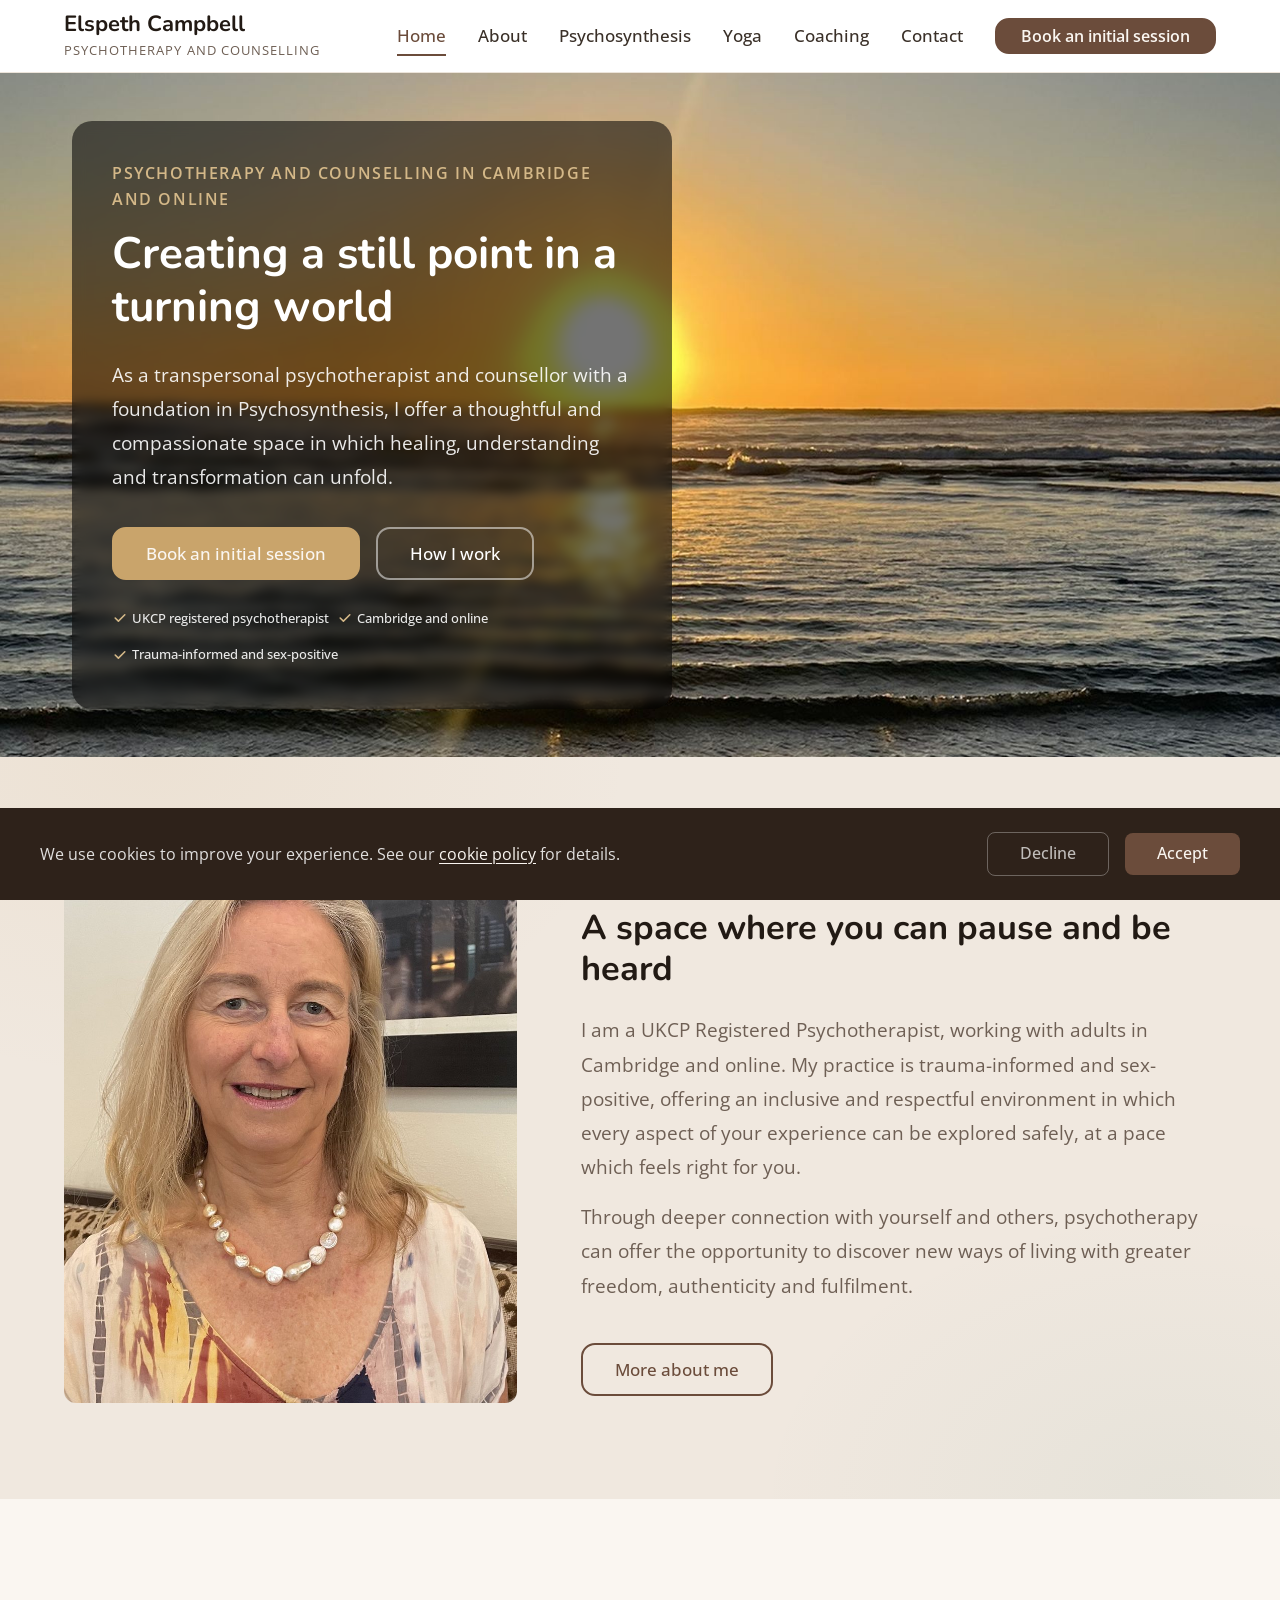
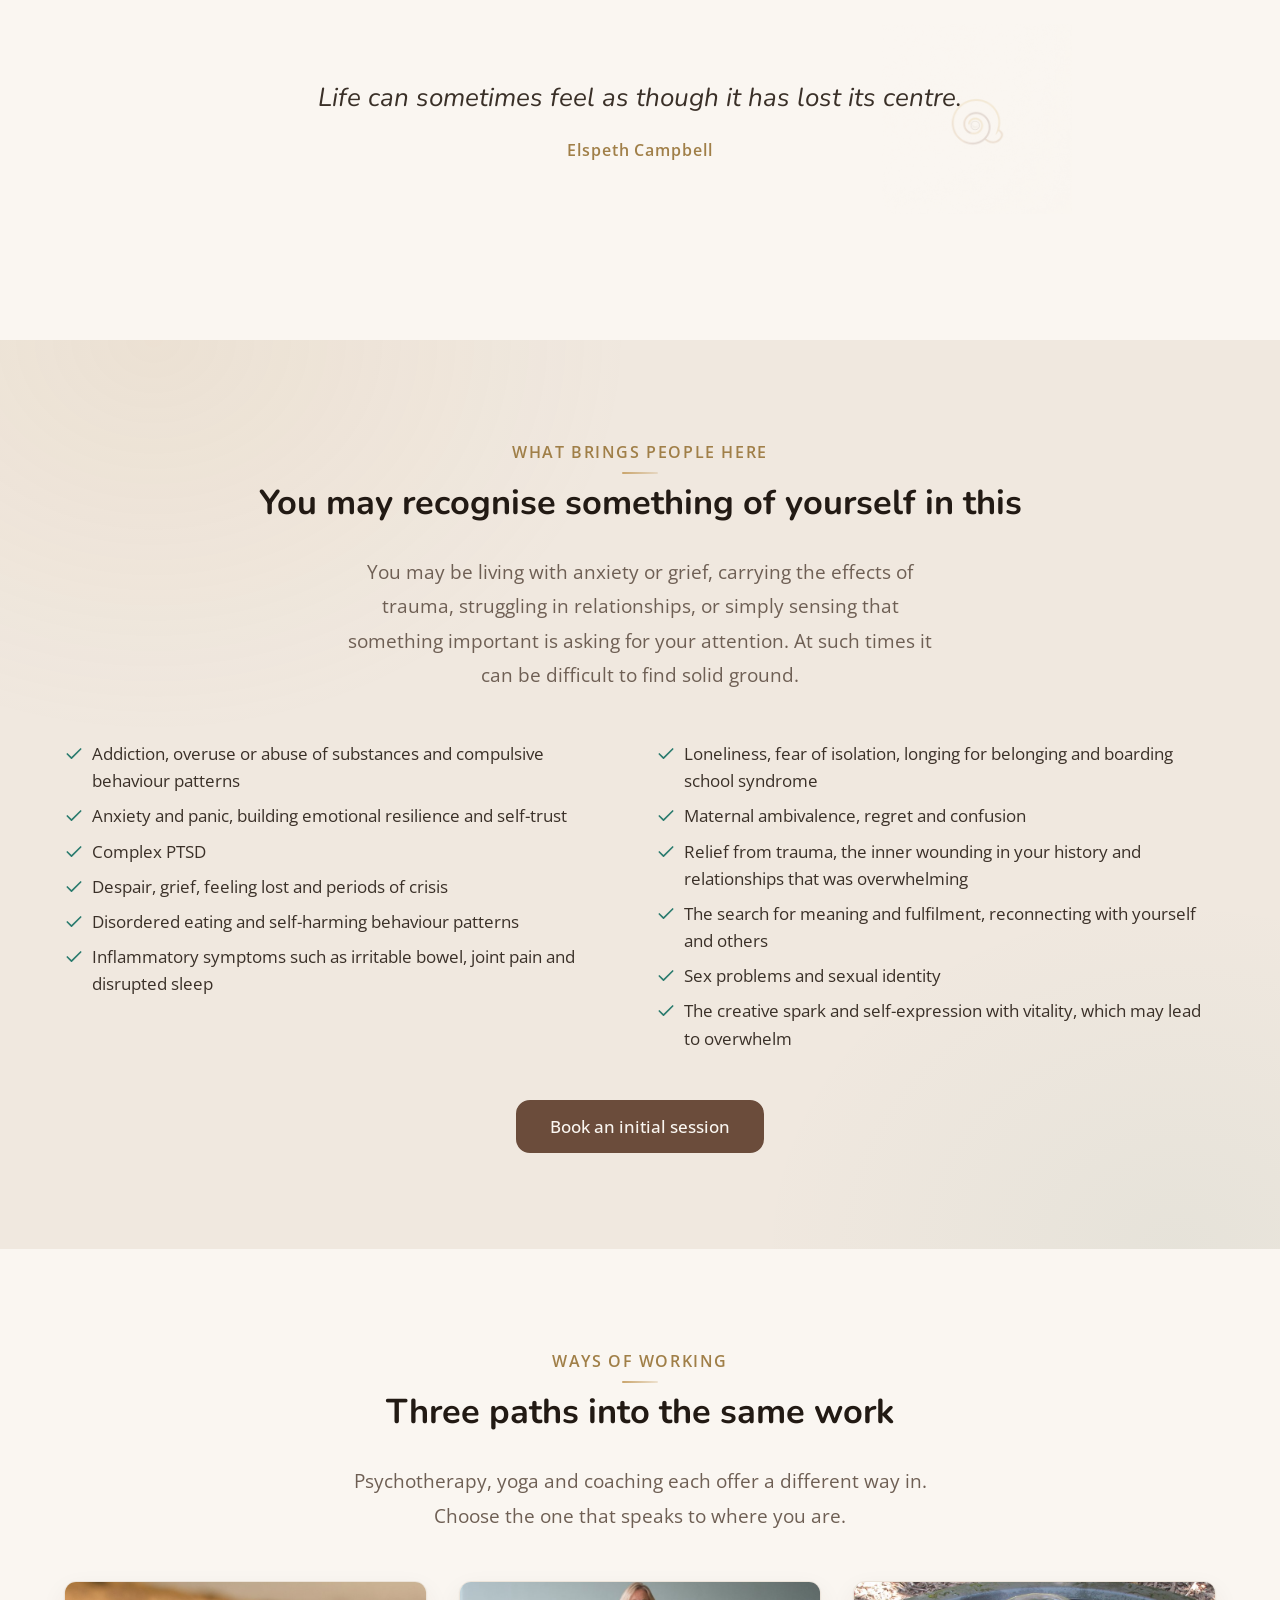
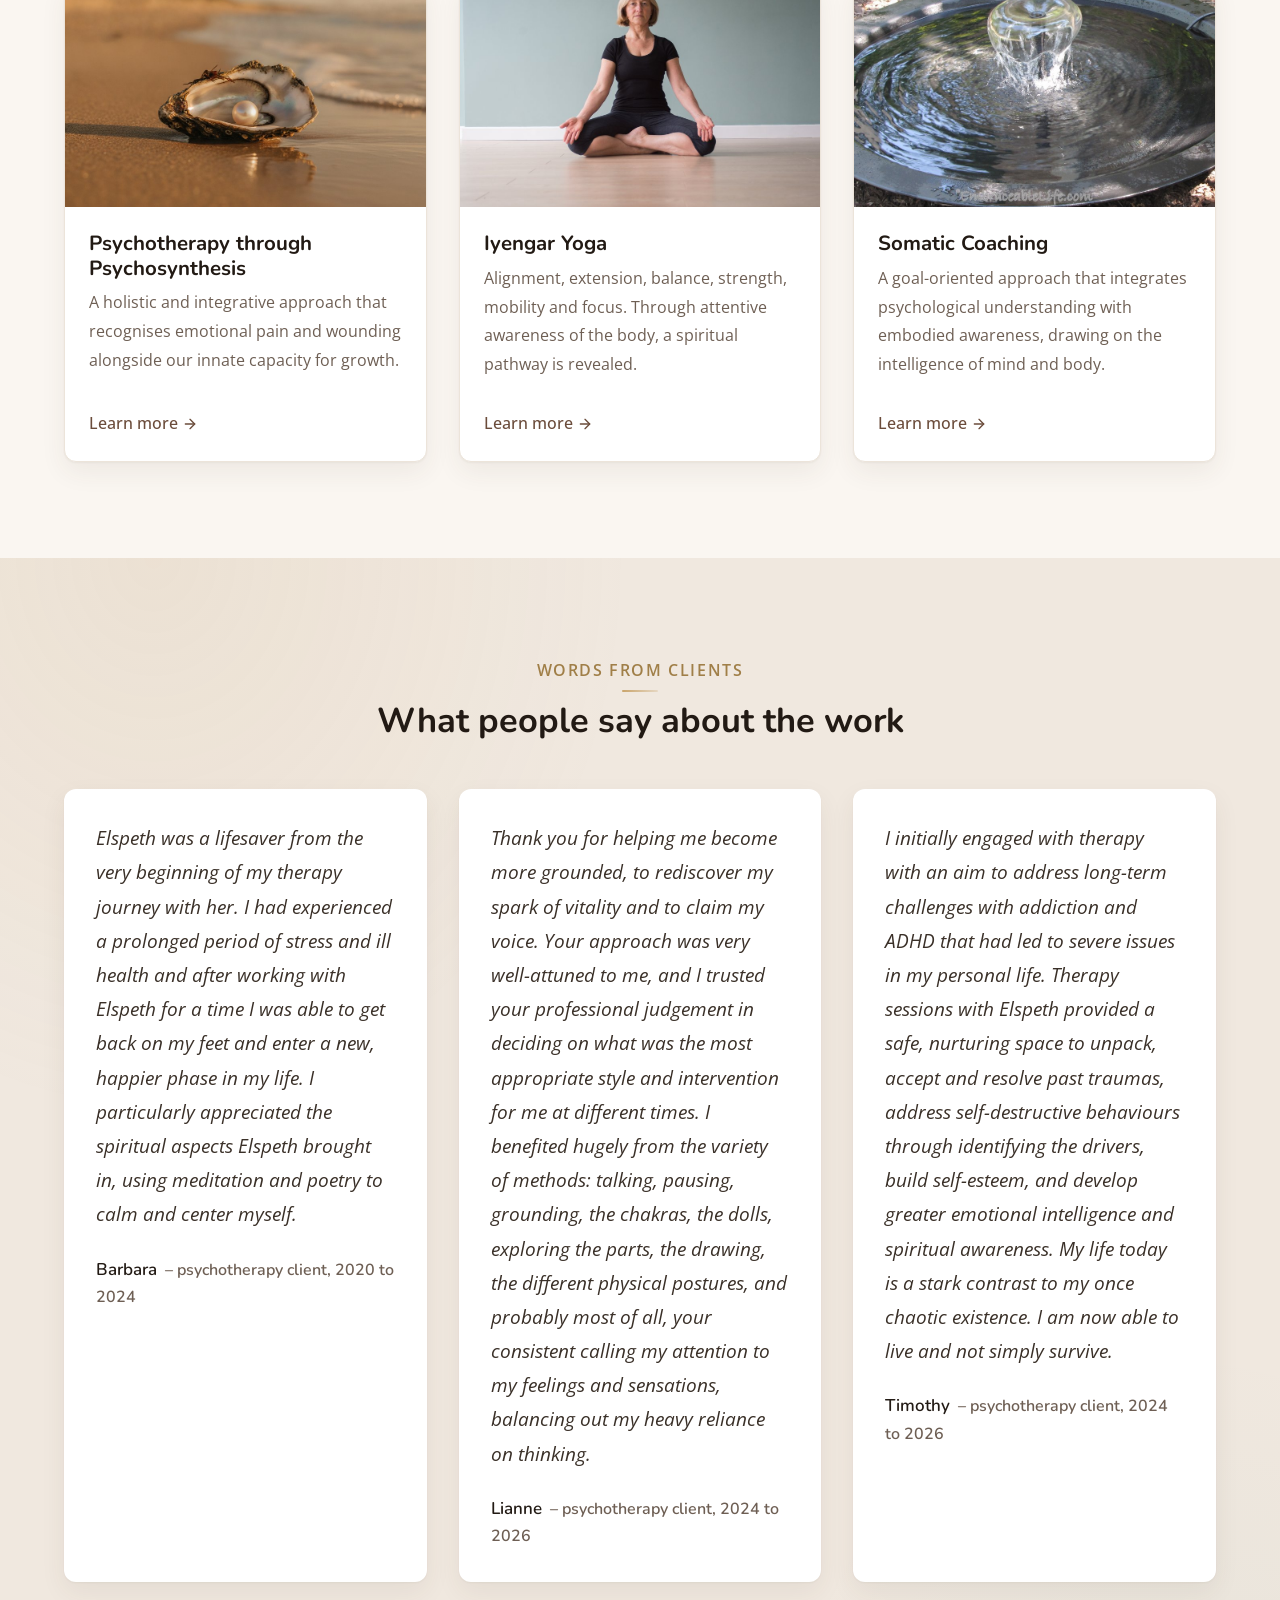
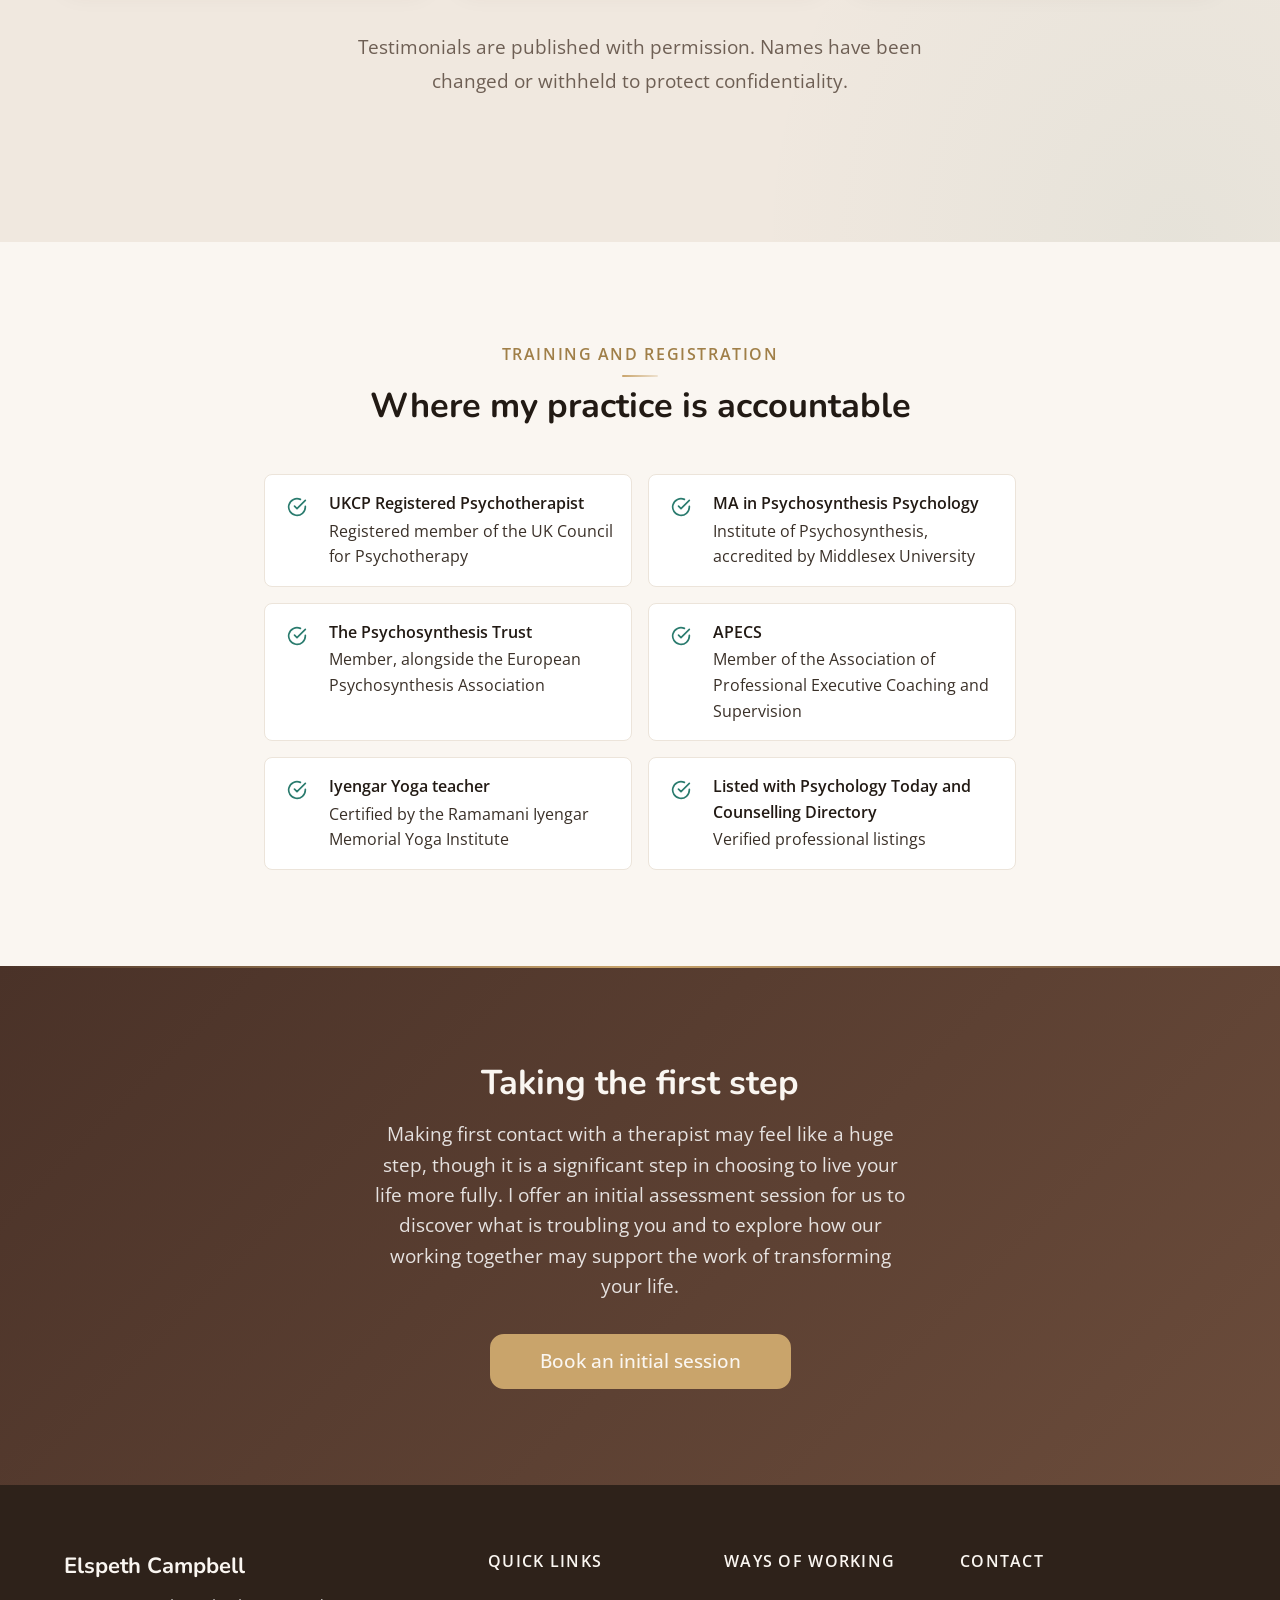
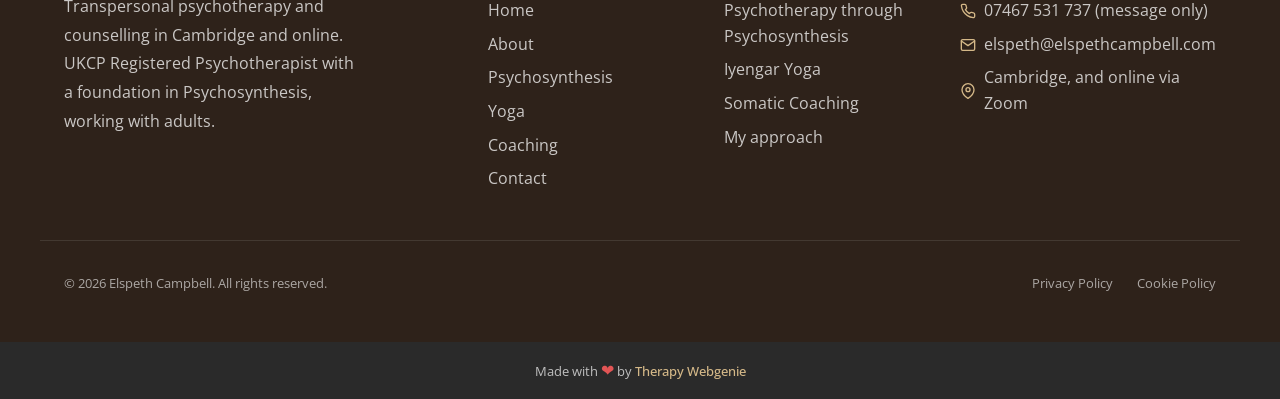
==== index.html @ 4a44981f "Homepage hero: showcase card over the undimmed sunset, solid nav hero--image dims the whole photogra" ====
<!DOCTYPE html>
<html lang="en">
<head>
  <meta charset="UTF-8">
  <meta name="viewport" content="width=device-width, initial-scale=1.0">
  <meta name="description" content="Transpersonal psychotherapy and counselling in Cambridge and online with Elspeth Campbell, UKCP registered. Trauma-informed and sex-positive.">
  <meta name="author" content="Elspeth Campbell">
  <meta name="robots" content="max-image-preview:large">
  <title>Elspeth Campbell | Psychotherapy in Cambridge</title>

  <link rel="canonical" href="https://www.elspethcampbell.com/">

  <meta property="og:type" content="website">
  <meta property="og:url" content="https://www.elspethcampbell.com/">
  <meta property="og:title" content="Elspeth Campbell | Psychotherapy in Cambridge">
  <meta property="og:description" content="Transpersonal psychotherapy and counselling in Cambridge and online. UKCP registered, trauma-informed and sex-positive.">
  <meta property="og:image" content="https://www.elspethcampbell.com/images/elspeth-square.jpg">

  <meta name="twitter:card" content="summary_large_image">
  <meta name="twitter:title" content="Elspeth Campbell | Psychotherapy in Cambridge">
  <meta name="twitter:description" content="Transpersonal psychotherapy and counselling in Cambridge and online. UKCP registered, trauma-informed and sex-positive.">
  <meta name="twitter:image" content="https://www.elspethcampbell.com/images/elspeth-square.jpg">

  <link rel="icon" href="images/favicon.png" type="image/png" sizes="96x96">
  <link rel="apple-touch-icon" href="images/apple-touch-icon.png">

  <link rel="preconnect" href="https://fonts.googleapis.com">
  <link rel="preconnect" href="https://fonts.gstatic.com" crossorigin>

  <link rel="stylesheet" href="css/base.css">
  <link rel="stylesheet" href="css/components.css">
  <link rel="stylesheet" href="css/theme.css">
  <!-- PROFILE:schema -->
  <script type="application/ld+json">
  {
    "@context": "https://schema.org",
    "@type": "LocalBusiness",
    "name": "Elspeth Campbell",
    "description": "Transpersonal psychotherapy and counselling in Cambridge and online. UKCP Registered Psychotherapist with a foundation in Psychosynthesis, working with adults.",
    "url": "https://www.elspethcampbell.com",
    "telephone": "07467 531 737",
    "email": "elspeth@elspethcampbell.com",
    "address": {
      "@type": "PostalAddress",
      "addressLocality": "Cambridge",
      "addressCountry": "GB"
    },
    "areaServed": "Cambridge and online",
    "image": "https://www.elspethcampbell.com/images/elspeth-square.jpg"
  }
  </script>
  <!-- /PROFILE:schema -->
  <script type="application/ld+json">
  {
    "@context": "https://schema.org",
    "@type": "WebPage",
    "name": "Elspeth Campbell | Psychotherapy in Cambridge",
    "url": "https://www.elspethcampbell.com/",
    "primaryImageOfPage": {
      "@type": "ImageObject",
      "url": "https://www.elspethcampbell.com/images/elspeth-square.jpg",
      "width": 800,
      "height": 800
    },
    "mainEntity": {
      "@type": "Person",
      "name": "Elspeth Campbell",
      "jobTitle": "UKCP Registered Psychotherapist",
      "image": "https://www.elspethcampbell.com/images/elspeth-square.jpg",
      "worksFor": {
        "@type": "Organization",
        "name": "Elspeth Campbell"
      }
    }
  }
  </script>
</head>
<body>

  <a href="#main" class="skip-link">Skip to main content</a>

  <!-- SECTION: nav -->
  <nav class="nav" role="navigation" aria-label="Main navigation">
    <div class="container nav__inner">
      <a href="index.html" class="nav__brand">
        <!-- PROFILE:logo --><!-- /PROFILE:logo -->
        <span class="nav__name"><!-- PROFILE:site_title -->Elspeth Campbell<!-- /PROFILE:site_title --></span>
        <span class="nav__title"><!-- PROFILE:site_slogan -->Psychotherapy and Counselling<!-- /PROFILE:site_slogan --></span>
      </a>
      <div class="nav__links">
        <a href="index.html" class="nav__link nav__link--active">Home</a>
        <a href="about.html" class="nav__link">About</a>
        <a href="psychosynthesis.html" class="nav__link">Psychosynthesis</a>
        <a href="yoga.html" class="nav__link">Yoga</a>
        <a href="coaching.html" class="nav__link">Coaching</a>
        <a href="contact.html" class="nav__link">Contact</a>
        <a href="contact.html" class="btn btn--primary nav__cta">Book an initial session</a>
      </div>
      <button class="nav__toggle" aria-label="Toggle menu" aria-expanded="false" aria-controls="mobile-menu">
        <span class="nav__toggle-bar"></span>
        <span class="nav__toggle-bar"></span>
        <span class="nav__toggle-bar"></span>
      </button>
    </div>
    <div class="nav__mobile" id="mobile-menu" role="menu">
      <a href="index.html" class="nav__link nav__link--active" role="menuitem">Home</a>
      <a href="about.html" class="nav__link" role="menuitem">About</a>
      <a href="psychosynthesis.html" class="nav__link" role="menuitem">Psychosynthesis</a>
      <a href="yoga.html" class="nav__link" role="menuitem">Yoga</a>
      <a href="coaching.html" class="nav__link" role="menuitem">Coaching</a>
      <a href="contact.html" class="nav__link" role="menuitem">Contact</a>
      <a href="contact.html" class="btn btn--primary" role="menuitem">Book an initial session</a>
    </div>
  </nav>
  <!-- /SECTION: nav -->

  <!-- Compact scroll header -->
  <div class="nav-scroll" aria-hidden="true">
    <div class="container nav-scroll__inner">
      <div class="nav-scroll__brand">
        <span class="nav-scroll__name"><!-- PROFILE:site_title -->Elspeth Campbell<!-- /PROFILE:site_title --></span>
        <span class="nav-scroll__title"><!-- PROFILE:site_slogan -->Psychotherapy and Counselling<!-- /PROFILE:site_slogan --></span>
      </div>
      <div class="nav-scroll__right">
        <a href="tel:07467531737" class="nav-scroll__phone">
          <svg xmlns="http://www.w3.org/2000/svg" viewBox="0 0 24 24" fill="none" stroke="currentColor" stroke-width="2" stroke-linecap="round" stroke-linejoin="round"><path d="M22 16.92v3a2 2 0 0 1-2.18 2 19.79 19.79 0 0 1-8.63-3.07 19.5 19.5 0 0 1-6-6 19.79 19.79 0 0 1-3.07-8.67A2 2 0 0 1 4.11 2h3a2 2 0 0 1 2 1.72c.127.96.361 1.903.7 2.81a2 2 0 0 1-.45 2.11L8.09 9.91a16 16 0 0 0 6 6l1.27-1.27a2 2 0 0 1 2.11-.45c.907.339 1.85.573 2.81.7A2 2 0 0 1 22 16.92z"></path></svg>
          07467 531 737
        </a>
        <a href="tel:07467531737" class="nav-scroll__phone-icon" aria-label="Call Elspeth">
          <svg xmlns="http://www.w3.org/2000/svg" viewBox="0 0 24 24" fill="none" stroke="currentColor" stroke-width="2" stroke-linecap="round" stroke-linejoin="round"><path d="M22 16.92v3a2 2 0 0 1-2.18 2 19.79 19.79 0 0 1-8.63-3.07 19.5 19.5 0 0 1-6-6 19.79 19.79 0 0 1-3.07-8.67A2 2 0 0 1 4.11 2h3a2 2 0 0 1 2 1.72c.127.96.361 1.903.7 2.81a2 2 0 0 1-.45 2.11L8.09 9.91a16 16 0 0 0 6 6l1.27-1.27a2 2 0 0 1 2.11-.45c.907.339 1.85.573 2.81.7A2 2 0 0 1 22 16.92z"></path></svg>
        </a>
        <button class="nav-scroll__toggle" aria-label="Toggle menu">
          <span class="nav-scroll__toggle-bar"></span>
          <span class="nav-scroll__toggle-bar"></span>
          <span class="nav-scroll__toggle-bar"></span>
        </button>
      </div>
    </div>
  </div>

  <main id="main">

    <!-- SECTION: hero -->
    <section class="hero hero--showcase hero--showcase-dark" style="background-image: url('images/hero-sea-sunset.jpg'); background-size: cover; background-position: center center;">
      <div class="container hero__inner">
        <div class="hero__content">
          <span class="hero__label">Psychotherapy and counselling in Cambridge and online</span>
          <h1 class="hero__heading">Creating a still point in a turning world</h1>
          <p class="hero__text">As a transpersonal psychotherapist and counsellor with a foundation in Psychosynthesis, I offer a thoughtful and compassionate space in which healing, understanding and transformation can unfold.</p>
          <div class="hero__actions">
            <a href="contact.html" class="btn btn--primary">Book an initial session</a>
            <a href="psychosynthesis.html" class="btn btn--secondary">How I work</a>
          </div>
          <ul class="hero__ticks">
            <li><svg xmlns="http://www.w3.org/2000/svg" viewBox="0 0 20 20" fill="currentColor"><path fill-rule="evenodd" d="M16.707 5.293a1 1 0 010 1.414l-8 8a1 1 0 01-1.414 0l-4-4a1 1 0 011.414-1.414L8 12.586l7.293-7.293a1 1 0 011.414 0z" clip-rule="evenodd"/></svg> UKCP registered psychotherapist</li>
            <li><svg xmlns="http://www.w3.org/2000/svg" viewBox="0 0 20 20" fill="currentColor"><path fill-rule="evenodd" d="M16.707 5.293a1 1 0 010 1.414l-8 8a1 1 0 01-1.414 0l-4-4a1 1 0 011.414-1.414L8 12.586l7.293-7.293a1 1 0 011.414 0z" clip-rule="evenodd"/></svg> Cambridge and online</li>
            <li><svg xmlns="http://www.w3.org/2000/svg" viewBox="0 0 20 20" fill="currentColor"><path fill-rule="evenodd" d="M16.707 5.293a1 1 0 010 1.414l-8 8a1 1 0 01-1.414 0l-4-4a1 1 0 011.414-1.414L8 12.586l7.293-7.293a1 1 0 011.414 0z" clip-rule="evenodd"/></svg> Trauma-informed and sex-positive</li>
          </ul>
        </div>
      </div>
    </section>
    <!-- /SECTION: hero -->

    <!-- SECTION: intro -->
    <section class="section section--alt reveal">
      <div class="container intro__inner">
        <div class="intro__image-wrap" style="background-image: url('images/elspeth-portrait.jpg');" role="img" aria-label="Elspeth Campbell, transpersonal psychotherapist in Cambridge">
        </div>
        <div class="intro__text">
          <span class="section-label">Hello and welcome</span>
          <h2>A space where you can pause and be heard</h2>
          <p>I am a UKCP Registered Psychotherapist, working with adults in Cambridge and online. My practice is trauma-informed and sex-positive, offering an inclusive and respectful environment in which every aspect of your experience can be explored safely, at a pace which feels right for you.</p>
          <p>Through deeper connection with yourself and others, psychotherapy can offer the opportunity to discover new ways of living with greater freedom, authenticity and fulfilment.</p>
          <a href="about.html" class="btn btn--secondary">More about me</a>
        </div>
      </div>
    </section>
    <!-- /SECTION: intro -->

    <!-- SECTION: blockquote -->
    <section class="section reveal">
      <div class="container container--narrow text-center">
        <div class="blockquote blockquote--pull">
          <p class="blockquote__text">Life can sometimes feel as though it has lost its centre.</p>
          <cite class="blockquote__cite">Elspeth Campbell</cite>
        </div>
      </div>
    </section>
    <!-- /SECTION: blockquote -->

    <!-- SECTION: conditions -->
    <section class="section section--alt reveal">
      <div class="container text-center">
        <span class="section-label">What brings people here</span>
        <h2>You may recognise something of yourself in this</h2>
        <p class="section-subtitle">You may be living with anxiety or grief, carrying the effects of trauma, struggling in relationships, or simply sensing that something important is asking for your attention. At such times it can be difficult to find solid ground.</p>
      </div>
      <div class="container grid grid--2 reveal reveal-trigger">
        <ul class="checklist">
          <li><svg xmlns="http://www.w3.org/2000/svg" viewBox="0 0 24 24" fill="none" stroke="currentColor" stroke-width="2" stroke-linecap="round" stroke-linejoin="round"><polyline points="20 6 9 17 4 12"></polyline></svg> Addiction, overuse or abuse of substances and compulsive behaviour patterns</li>
          <li><svg xmlns="http://www.w3.org/2000/svg" viewBox="0 0 24 24" fill="none" stroke="currentColor" stroke-width="2" stroke-linecap="round" stroke-linejoin="round"><polyline points="20 6 9 17 4 12"></polyline></svg> Anxiety and panic, building emotional resilience and self-trust</li>
          <li><svg xmlns="http://www.w3.org/2000/svg" viewBox="0 0 24 24" fill="none" stroke="currentColor" stroke-width="2" stroke-linecap="round" stroke-linejoin="round"><polyline points="20 6 9 17 4 12"></polyline></svg> Complex PTSD</li>
          <li><svg xmlns="http://www.w3.org/2000/svg" viewBox="0 0 24 24" fill="none" stroke="currentColor" stroke-width="2" stroke-linecap="round" stroke-linejoin="round"><polyline points="20 6 9 17 4 12"></polyline></svg> Despair, grief, feeling lost and periods of crisis</li>
          <li><svg xmlns="http://www.w3.org/2000/svg" viewBox="0 0 24 24" fill="none" stroke="currentColor" stroke-width="2" stroke-linecap="round" stroke-linejoin="round"><polyline points="20 6 9 17 4 12"></polyline></svg> Disordered eating and self-harming behaviour patterns</li>
          <li><svg xmlns="http://www.w3.org/2000/svg" viewBox="0 0 24 24" fill="none" stroke="currentColor" stroke-width="2" stroke-linecap="round" stroke-linejoin="round"><polyline points="20 6 9 17 4 12"></polyline></svg> Inflammatory symptoms such as irritable bowel, joint pain and disrupted sleep</li>
        </ul>
        <ul class="checklist">
          <li><svg xmlns="http://www.w3.org/2000/svg" viewBox="0 0 24 24" fill="none" stroke="currentColor" stroke-width="2" stroke-linecap="round" stroke-linejoin="round"><polyline points="20 6 9 17 4 12"></polyline></svg> Loneliness, fear of isolation, longing for belonging and boarding school syndrome</li>
          <li><svg xmlns="http://www.w3.org/2000/svg" viewBox="0 0 24 24" fill="none" stroke="currentColor" stroke-width="2" stroke-linecap="round" stroke-linejoin="round"><polyline points="20 6 9 17 4 12"></polyline></svg> Maternal ambivalence, regret and confusion</li>
          <li><svg xmlns="http://www.w3.org/2000/svg" viewBox="0 0 24 24" fill="none" stroke="currentColor" stroke-width="2" stroke-linecap="round" stroke-linejoin="round"><polyline points="20 6 9 17 4 12"></polyline></svg> Relief from trauma, the inner wounding in your history and relationships that was overwhelming</li>
          <li><svg xmlns="http://www.w3.org/2000/svg" viewBox="0 0 24 24" fill="none" stroke="currentColor" stroke-width="2" stroke-linecap="round" stroke-linejoin="round"><polyline points="20 6 9 17 4 12"></polyline></svg> The search for meaning and fulfilment, reconnecting with yourself and others</li>
          <li><svg xmlns="http://www.w3.org/2000/svg" viewBox="0 0 24 24" fill="none" stroke="currentColor" stroke-width="2" stroke-linecap="round" stroke-linejoin="round"><polyline points="20 6 9 17 4 12"></polyline></svg> Sex problems and sexual identity</li>
          <li><svg xmlns="http://www.w3.org/2000/svg" viewBox="0 0 24 24" fill="none" stroke="currentColor" stroke-width="2" stroke-linecap="round" stroke-linejoin="round"><polyline points="20 6 9 17 4 12"></polyline></svg> The creative spark and self-expression with vitality, which may lead to overwhelm</li>
        </ul>
      </div>
      <div class="container text-center section-footer">
        <a href="contact.html" class="btn btn--primary">Book an initial session</a>
      </div>
    </section>
    <!-- /SECTION: conditions -->

    <!-- SECTION: services-overview -->
    <section class="section reveal">
      <div class="container text-center">
        <span class="section-label">Ways of working</span>
        <h2>Three paths into the same work</h2>
        <p class="section-subtitle">Psychotherapy, yoga and coaching each offer a different way in. Choose the one that speaks to where you are.</p>
      </div>
      <div class="container grid grid--3">
        <a href="psychosynthesis.html" class="image-card">
          <img src="images/service-psychosynthesis.jpg" alt="An open oyster shell holding a pearl, resting on wet sand at the edge of the sea" class="image-card__image" width="900" height="675" loading="lazy">
          <div class="image-card__body">
            <h3 class="image-card__title">Psychotherapy through Psychosynthesis</h3>
            <p class="image-card__text">A holistic and integrative approach that recognises emotional pain and wounding alongside our innate capacity for growth.</p>
            <span class="image-card__link">Learn more <svg xmlns="http://www.w3.org/2000/svg" viewBox="0 0 24 24" fill="none" stroke="currentColor" stroke-width="2" stroke-linecap="round" stroke-linejoin="round" width="16" height="16"><line x1="5" y1="12" x2="19" y2="12"></line><polyline points="12 5 19 12 12 19"></polyline></svg></span>
          </div>
        </a>
        <a href="yoga.html" class="image-card">
          <img src="images/service-yoga.jpg" alt="Elspeth Campbell seated in siddhasana in a quiet practice room" class="image-card__image" width="900" height="675" loading="lazy">
          <div class="image-card__body">
            <h3 class="image-card__title">Iyengar Yoga</h3>
            <p class="image-card__text">Alignment, extension, balance, strength, mobility and focus. Through attentive awareness of the body, a spiritual pathway is revealed.</p>
            <span class="image-card__link">Learn more <svg xmlns="http://www.w3.org/2000/svg" viewBox="0 0 24 24" fill="none" stroke="currentColor" stroke-width="2" stroke-linecap="round" stroke-linejoin="round" width="16" height="16"><line x1="5" y1="12" x2="19" y2="12"></line><polyline points="12 5 19 12 12 19"></polyline></svg></span>
          </div>
        </a>
        <a href="coaching.html" class="image-card">
          <img src="images/service-coaching.jpg" alt="A garden water bowl with a rising ripple at its centre" class="image-card__image" width="900" height="675" loading="lazy">
          <div class="image-card__body">
            <h3 class="image-card__title">Somatic Coaching</h3>
            <p class="image-card__text">A goal-oriented approach that integrates psychological understanding with embodied awareness, drawing on the intelligence of mind and body.</p>
            <span class="image-card__link">Learn more <svg xmlns="http://www.w3.org/2000/svg" viewBox="0 0 24 24" fill="none" stroke="currentColor" stroke-width="2" stroke-linecap="round" stroke-linejoin="round" width="16" height="16"><line x1="5" y1="12" x2="19" y2="12"></line><polyline points="12 5 19 12 12 19"></polyline></svg></span>
          </div>
        </a>
      </div>
    </section>
    <!-- /SECTION: services-overview -->

    <!-- SECTION: testimonials -->
    <section class="section section--alt">
      <div class="container text-center">
        <span class="section-label">Words from clients</span>
        <h2>What people say about the work</h2>
      </div>
      <div class="container grid grid--3">
        <div class="testimonial testimonial--card">
          <p class="testimonial__quote">Elspeth was a lifesaver from the very beginning of my therapy journey with her. I had experienced a prolonged period of stress and ill health and after working with Elspeth for a time I was able to get back on my feet and enter a new, happier phase in my life. I particularly appreciated the spiritual aspects Elspeth brought in, using meditation and poetry to calm and center myself.</p>
          <p class="testimonial__author">Barbara <span class="testimonial__detail" style="display:inline; margin-left: 0.25em;">&ndash; psychotherapy client, 2020 to 2024</span></p>
        </div>
        <div class="testimonial testimonial--card">
          <p class="testimonial__quote">Thank you for helping me become more grounded, to rediscover my spark of vitality and to claim my voice. Your approach was very well-attuned to me, and I trusted your professional judgement in deciding on what was the most appropriate style and intervention for me at different times. I benefited hugely from the variety of methods: talking, pausing, grounding, the chakras, the dolls, exploring the parts, the drawing, the different physical postures, and probably most of all, your consistent calling my attention to my feelings and sensations, balancing out my heavy reliance on thinking.</p>
          <p class="testimonial__author">Lianne <span class="testimonial__detail" style="display:inline; margin-left: 0.25em;">&ndash; psychotherapy client, 2024 to 2026</span></p>
        </div>
        <div class="testimonial testimonial--card">
          <p class="testimonial__quote">I initially engaged with therapy with an aim to address long-term challenges with addiction and ADHD that had led to severe issues in my personal life. Therapy sessions with Elspeth provided a safe, nurturing space to unpack, accept and resolve past traumas, address self-destructive behaviours through identifying the drivers, build self-esteem, and develop greater emotional intelligence and spiritual awareness. My life today is a stark contrast to my once chaotic existence. I am now able to live and not simply survive.</p>
          <p class="testimonial__author">Timothy <span class="testimonial__detail" style="display:inline; margin-left: 0.25em;">&ndash; psychotherapy client, 2024 to 2026</span></p>
        </div>
      </div>
      <div class="container text-center section-footer">
        <p class="section-subtitle">Testimonials are published with permission. Names have been changed or withheld to protect confidentiality.</p>
      </div>
    </section>
    <!-- /SECTION: testimonials -->

    <!-- SECTION: memberships -->
    <section class="section reveal">
      <div class="container text-center">
        <span class="section-label">Training and registration</span>
        <h2>Where my practice is accountable</h2>
      </div>
      <div class="container container--narrow reveal reveal-trigger">
        <div class="quals-list">
          <div class="quals-list__item">
            <div class="quals-list__icon">
              <svg xmlns="http://www.w3.org/2000/svg" viewBox="0 0 24 24" fill="none" stroke="currentColor" stroke-width="2" stroke-linecap="round" stroke-linejoin="round"><path d="M22 11.08V12a10 10 0 1 1-5.93-9.14"></path><polyline points="22 4 12 14.01 9 11.01"></polyline></svg>
            </div>
            <div class="quals-list__text">
              <strong>UKCP Registered Psychotherapist</strong>Registered member of the UK Council for Psychotherapy
            </div>
          </div>
          <div class="quals-list__item">
            <div class="quals-list__icon">
              <svg xmlns="http://www.w3.org/2000/svg" viewBox="0 0 24 24" fill="none" stroke="currentColor" stroke-width="2" stroke-linecap="round" stroke-linejoin="round"><path d="M22 11.08V12a10 10 0 1 1-5.93-9.14"></path><polyline points="22 4 12 14.01 9 11.01"></polyline></svg>
            </div>
            <div class="quals-list__text">
              <strong>MA in Psychosynthesis Psychology</strong>Institute of Psychosynthesis, accredited by Middlesex University
            </div>
          </div>
          <div class="quals-list__item">
            <div class="quals-list__icon">
              <svg xmlns="http://www.w3.org/2000/svg" viewBox="0 0 24 24" fill="none" stroke="currentColor" stroke-width="2" stroke-linecap="round" stroke-linejoin="round"><path d="M22 11.08V12a10 10 0 1 1-5.93-9.14"></path><polyline points="22 4 12 14.01 9 11.01"></polyline></svg>
            </div>
            <div class="quals-list__text">
              <strong>The Psychosynthesis Trust</strong>Member, alongside the European Psychosynthesis Association
            </div>
          </div>
          <div class="quals-list__item">
            <div class="quals-list__icon">
              <svg xmlns="http://www.w3.org/2000/svg" viewBox="0 0 24 24" fill="none" stroke="currentColor" stroke-width="2" stroke-linecap="round" stroke-linejoin="round"><path d="M22 11.08V12a10 10 0 1 1-5.93-9.14"></path><polyline points="22 4 12 14.01 9 11.01"></polyline></svg>
            </div>
            <div class="quals-list__text">
              <strong>APECS</strong>Member of the Association of Professional Executive Coaching and Supervision
            </div>
          </div>
          <div class="quals-list__item">
            <div class="quals-list__icon">
              <svg xmlns="http://www.w3.org/2000/svg" viewBox="0 0 24 24" fill="none" stroke="currentColor" stroke-width="2" stroke-linecap="round" stroke-linejoin="round"><path d="M22 11.08V12a10 10 0 1 1-5.93-9.14"></path><polyline points="22 4 12 14.01 9 11.01"></polyline></svg>
            </div>
            <div class="quals-list__text">
              <strong>Iyengar Yoga teacher</strong>Certified by the Ramamani Iyengar Memorial Yoga Institute
            </div>
          </div>
          <div class="quals-list__item">
            <div class="quals-list__icon">
              <svg xmlns="http://www.w3.org/2000/svg" viewBox="0 0 24 24" fill="none" stroke="currentColor" stroke-width="2" stroke-linecap="round" stroke-linejoin="round"><path d="M22 11.08V12a10 10 0 1 1-5.93-9.14"></path><polyline points="22 4 12 14.01 9 11.01"></polyline></svg>
            </div>
            <div class="quals-list__text">
              <strong>Listed with Psychology Today and Counselling Directory</strong>Verified professional listings
            </div>
          </div>
        </div>
      </div>
    </section>
    <!-- /SECTION: memberships -->

    <!-- SECTION: cta -->
    <section class="section cta-banner">
      <div class="container text-center">
        <h2>Taking the first step</h2>
        <p>Making first contact with a therapist may feel like a huge step, though it is a significant step in choosing to live your life more fully. I offer an initial assessment session for us to discover what is troubling you and to explore how our working together may support the work of transforming your life.</p>
        <a href="contact.html" class="btn btn--accent">Book an initial session</a>
      </div>
    </section>
    <!-- /SECTION: cta -->

  </main>

  <!-- SECTION: footer -->
  <footer class="footer">
    <div class="container footer__inner">
      <div class="footer__brand">
        <p class="footer__brand-name">Elspeth Campbell</p>
        <p class="footer__brand-text">Transpersonal psychotherapy and counselling in Cambridge and online. UKCP Registered Psychotherapist with a foundation in Psychosynthesis, working with adults.</p>
      </div>
      <div class="footer__col">
        <p class="footer__heading">Quick Links</p>
        <div class="footer__links">
          <a href="index.html" class="footer__link">Home</a>
          <a href="about.html" class="footer__link">About</a>
          <a href="psychosynthesis.html" class="footer__link">Psychosynthesis</a>
          <a href="yoga.html" class="footer__link">Yoga</a>
          <a href="coaching.html" class="footer__link">Coaching</a>
          <a href="contact.html" class="footer__link">Contact</a>
        </div>
      </div>
      <div class="footer__col">
        <p class="footer__heading">Ways of working</p>
        <div class="footer__links">
          <a href="psychosynthesis.html" class="footer__link">Psychotherapy through Psychosynthesis</a>
          <a href="yoga.html" class="footer__link">Iyengar Yoga</a>
          <a href="coaching.html" class="footer__link">Somatic Coaching</a>
          <a href="about.html" class="footer__link">My approach</a>
        </div>
      </div>
      <div class="footer__col">
        <p class="footer__heading">Contact</p>
        <div class="footer__contact-item">
          <svg xmlns="http://www.w3.org/2000/svg" viewBox="0 0 24 24" fill="none" stroke="currentColor" stroke-width="2" stroke-linecap="round" stroke-linejoin="round"><path d="M22 16.92v3a2 2 0 0 1-2.18 2 19.79 19.79 0 0 1-8.63-3.07 19.5 19.5 0 0 1-6-6 19.79 19.79 0 0 1-3.07-8.67A2 2 0 0 1 4.11 2h3a2 2 0 0 1 2 1.72 12.84 12.84 0 0 0 .7 2.81 2 2 0 0 1-.45 2.11L8.09 9.91a16 16 0 0 0 6 6l1.27-1.27a2 2 0 0 1 2.11-.45 12.84 12.84 0 0 0 2.81.7A2 2 0 0 1 22 16.92z"></path></svg>
          <!-- PROFILE:phone_landline --><span>07467 531 737 (message only)</span><!-- /PROFILE:phone_landline -->
        </div>
        <div class="footer__contact-item">
          <svg xmlns="http://www.w3.org/2000/svg" viewBox="0 0 24 24" fill="none" stroke="currentColor" stroke-width="2" stroke-linecap="round" stroke-linejoin="round"><path d="M4 4h16c1.1 0 2 .9 2 2v12c0 1.1-.9 2-2 2H4c-1.1 0-2-.9-2-2V6c0-1.1.9-2 2-2z"></path><polyline points="22,6 12,13 2,6"></polyline></svg>
          <!-- PROFILE:email --><a href="mailto:elspeth@elspethcampbell.com">elspeth@elspethcampbell.com</a><!-- /PROFILE:email -->
        </div>
        <div class="footer__contact-item">
          <svg xmlns="http://www.w3.org/2000/svg" viewBox="0 0 24 24" fill="none" stroke="currentColor" stroke-width="2" stroke-linecap="round" stroke-linejoin="round"><path d="M21 10c0 7-9 13-9 13s-9-6-9-13a9 9 0 0 1 18 0z"></path><circle cx="12" cy="10" r="3"></circle></svg>
          <!-- PROFILE:address --><span>Cambridge, and online via Zoom</span><!-- /PROFILE:address -->
        </div>
      </div>
    </div>
    <div class="container footer__bottom">
      <p class="footer__copyright">&copy; 2026 Elspeth Campbell. All rights reserved.</p>
      <div class="footer__legal">
        <a href="privacy.html">Privacy Policy</a>
        <a href="cookies-policy.html">Cookie Policy</a>
      </div>
    </div>
  </footer>
  <!-- /SECTION: footer -->

  <div class="site-credit">
    <p>Made with <span class="site-credit__heart" aria-label="love">&#10084;</span> by <a href="https://www.therapywebgenie.com" target="_blank" rel="noopener">Therapy Webgenie</a></p>
  </div>

  <!-- Cookie Consent -->
  <div class="cookie-banner" role="dialog" aria-label="Cookie consent">
    <div class="cookie-banner__inner">
      <p class="cookie-banner__text">We use cookies to improve your experience. See our <a href="cookies-policy.html">cookie policy</a> for details.</p>
      <div class="cookie-banner__buttons"><button class="cookie-banner__accept">Accept</button><button class="cookie-banner__decline">Decline</button></div>
    </div>
  </div>

  <!-- Back to Top -->
  <button class="back-to-top" aria-label="Back to top">
    <svg xmlns="http://www.w3.org/2000/svg" viewBox="0 0 24 24" fill="none" stroke="currentColor" stroke-width="2" stroke-linecap="round" stroke-linejoin="round"><polyline points="18 15 12 9 6 15"></polyline></svg>
  </button>

  <script src="js/main.js"></script>
</body>
</html>
---- css/base.css ----
/* =============================================
   BASE STYLES
   Reset, Custom Properties, Typography, Layout
   Theme colours & fonts are in theme.css
   ============================================= */

/* --- Custom Properties (non-theme) --- */
:root {
  --text-xs: 0.8125rem;
  --text-sm: 1rem;
  --text-base: 1.0625rem;
  --text-md: 1.1875rem;
  --text-lg: 1.375rem;
  --text-xl: 1.625rem;
  --text-2xl: 2rem;
  --text-3xl: 2.375rem;
  --text-4xl: 3rem;

  /* Heading sizes (overridable per font pairing in theme.css) */
  --text-h1: var(--text-3xl);          /* mobile: 38px */
  --text-h1-desktop: var(--text-4xl);  /* desktop: 48px */
  --text-h2: var(--text-2xl);          /* mobile: 32px */
  --text-h2-desktop: var(--text-3xl);  /* desktop: 38px */
  --text-h3: var(--text-xl);           /* mobile: 26px */
  --text-h3-desktop: 1.75rem;          /* desktop: 28px */

  --font-weight-normal: 400;
  --font-weight-medium: 500;
  --font-weight-semibold: 600;
  --font-weight-bold: 700;

  --line-height-tight: 1.2;
  --line-height-normal: 1.6;
  --line-height-relaxed: 1.8;

  /* Spacing */
  --space-xs: 0.25rem;
  --space-sm: 0.5rem;
  --space-md: 1rem;
  --space-lg: 1.5rem;
  --space-xl: 2rem;
  --space-2xl: 3rem;
  --space-3xl: 4rem;
  --space-4xl: 6rem;
  --space-5xl: 8rem;

  /* Layout */
  --container-max: 1200px;
  --container-narrow: 800px;
  --container-wide: 1400px;

  /* Border Radius */
  --radius-sm: 4px;
  --radius-md: 8px;
  --radius-lg: 12px;
  --radius-xl: 20px;
  --radius-full: 9999px;

  /* Shadows */
  --shadow-sm: 0 1px 3px rgba(0, 0, 0, 0.06);
  --shadow-md: 0 4px 12px rgba(0, 0, 0, 0.08);
  --shadow-lg: 0 8px 30px rgba(0, 0, 0, 0.1);
  --shadow-xl: 0 12px 40px rgba(0, 0, 0, 0.12);

  /* Transitions */
  --transition-fast: 150ms ease;
  --transition-base: 250ms ease;
  --transition-normal: 300ms ease;
  --transition-slow: 400ms ease;

  /* === v1.5 Aesthetic dials ===
     Per-site theme.css overrides these to flip a site's visual aesthetic
     (sharp / soft / brutalist / luxe / editorial). Defaults preserve the
     current "soft modern" look so existing sites are unchanged.
     Pills always read --aesthetic-radius-pill (fixed 999px) so they
     stay pill-shaped regardless of the dial. */
  --aesthetic-radius:        14px;
  --aesthetic-radius-pill:   999px;
  --aesthetic-shadow-card:   0 1px 3px rgba(0, 0, 0, 0.04), 0 4px 16px rgba(0, 0, 0, 0.06);
  --aesthetic-border-width:  1px;
}

/* --- Reset --- */
*,
*::before,
*::after {
  box-sizing: border-box;
  margin: 0;
  padding: 0;
}

html {
  font-size: 100%;
  scroll-behavior: smooth;
  -webkit-text-size-adjust: 100%;
}

body {
  font-family: var(--font-body);
  font-size: var(--text-md);
  font-weight: var(--font-weight-normal);
  line-height: var(--line-height-normal);
  color: var(--color-text);
  background-color: var(--color-bg);
  -webkit-font-smoothing: antialiased;
  -moz-osx-font-smoothing: grayscale;
}

img,
picture,
video {
  display: block;
  max-width: 100%;
  height: auto;
}

svg {
  display: block;
}

input,
button,
textarea,
select {
  font: inherit;
  color: inherit;
}

button {
  cursor: pointer;
  border: none;
  background: none;
}

a {
  color: inherit;
  text-decoration: none;
}

ul,
ol {
  list-style: none;
}

h1, h2, h3, h4, h5, h6 {
  font-family: var(--font-heading);
  color: var(--color-text-heading);
  line-height: var(--line-height-tight);
  font-weight: var(--font-weight-bold);
  margin-bottom: var(--space-md);
  /* v1.7.8 — a heading carrying a long unbreakable token (a domain, an email,
     a hyphen-free compound) has nowhere to wrap and pushes past its container,
     giving the whole PAGE horizontal scroll on mobile. Hit on touch-physique,
     where "Be Better with Bowen (bebetterwithbowen.co.uk)" took the document
     to 394px inside a 375px viewport. break-word (not anywhere) so it only
     engages when the word genuinely cannot fit on a line of its own — normal
     headings are untouched, and min-content sizing is left alone so grid and
     flex tracks do not resize. */
  overflow-wrap: break-word;
}

/* --- Typography --- */
h1 {
  font-size: var(--text-h1);
}

h2 {
  font-size: var(--text-h2);
  margin-bottom: var(--space-xl);
}

h3 {
  font-size: var(--text-h3);
}

h4 {
  font-size: var(--text-lg);
}

h5 {
  font-size: var(--text-md);
}

h6 {
  font-size: var(--text-base);
}

p {
  margin-bottom: var(--space-md);
}

p:last-child:not(.section-subtitle) {
  margin-bottom: 0;
}

strong {
  font-weight: var(--font-weight-semibold);
}

/* --- Layout Utilities --- */
.container {
  width: 100%;
  max-width: var(--container-max);
  margin-left: auto;
  margin-right: auto;
  padding-left: var(--space-lg);
  padding-right: var(--space-lg);
}

.container--narrow {
  max-width: var(--container-narrow);
}

.section {
  padding-top: var(--space-3xl);
  padding-bottom: var(--space-3xl);
}

.section--alt {
  background-color: var(--color-bg-alt);
}

/* Icons inside alt sections: swap bg-alt → surface so they remain visible */
.section--alt .card__icon,
.section--alt .icon-box__icon,
.section--alt .contact-info__icon,
.section--alt .service-detail__icon {
  background-color: var(--color-surface);
}

.section--dark {
  background-color: var(--color-bg-dark);
  color: var(--color-text-inverse);
}

.section--dark h2,
.section--dark h3,
.section--dark h4 {
  color: var(--color-text-inverse);
}

/* Grid */
.grid {
  display: grid;
  gap: var(--space-xl);
}

.grid--2 {
  grid-template-columns: 1fr;
}

.grid--3 {
  grid-template-columns: 1fr;
}

/* --- Buttons --- */
.btn {
  display: inline-flex;
  align-items: center;
  justify-content: center;
  gap: var(--space-sm);
  padding: var(--space-md) var(--space-xl);
  font-family: var(--font-body);
  font-size: var(--text-base);
  font-weight: var(--font-weight-medium);
  line-height: 1;
  border-radius: var(--aesthetic-radius);
  transition: all var(--transition-base);
  text-decoration: none;
  border: calc(var(--aesthetic-border-width) + 1px) solid transparent;
  white-space: nowrap;
}

.btn svg {
  width: 1em;
  height: 1em;
  flex-shrink: 0;
}

.btn--primary {
  background-color: var(--color-primary);
  color: var(--color-text-inverse);
  border-color: var(--color-primary);
}

.btn--primary:hover {
  background-color: var(--color-primary-dark);
  border-color: var(--color-primary-dark);
}

.btn--secondary {
  background-color: transparent;
  color: var(--color-primary);
  border-color: var(--color-primary);
}

.btn--secondary:hover {
  background-color: var(--color-primary);
  color: var(--color-text-inverse);
}

.btn--accent {
  background-color: var(--color-secondary);
  color: var(--color-text-inverse);
  border-color: var(--color-secondary);
}

.btn--accent:hover {
  background-color: var(--color-secondary-dark);
  border-color: var(--color-secondary-dark);
}

.btn--block {
  width: 100%;
}

/* --- Links --- */
.link {
  color: var(--color-primary);
  text-decoration: underline;
  text-underline-offset: 3px;
  transition: color var(--transition-fast);
}

.link:hover {
  color: var(--color-primary-dark);
}

/* --- Text Utilities --- */
.text-center {
  text-align: center;
}

.text-center h2 {
  margin-bottom: var(--space-xl);
}

.text-balance {
  text-wrap: balance;
}

.section-subtitle {
  font-size: var(--text-md);
  color: var(--color-text-light);
  max-width: 600px;
  margin-bottom: var(--space-2xl);
  line-height: var(--line-height-relaxed);
}

.text-center .section-subtitle {
  margin-left: auto;
  margin-right: auto;
}

.section-footer {
  margin-top: var(--space-2xl);
}

.section-label {
  display: inline-block;
  font-family: var(--font-body);
  font-size: var(--text-sm);
  font-weight: var(--font-weight-semibold);
  text-transform: uppercase;
  letter-spacing: 0.1em;
  color: var(--color-secondary-dark);
  margin-bottom: var(--space-sm);
}
/* v1.4 — pill variant: dark-navy bg, white text, compact (matches hero label) */
.section-label--pill {
  background-color: var(--color-secondary);
  color: var(--color-text-inverse);
  font-size: 0.65rem;
  font-weight: 700;
  letter-spacing: 0.12em;
  padding: 5px 13px;
  border-radius: 5px;
  margin-bottom: 14px;
}
.section-label--pill-accent { background-color: var(--color-accent); color: var(--color-text-inverse); }
.section-label--pill-primary { background-color: var(--color-primary); color: var(--color-text-inverse); }

/* --- Responsive Typography --- */
@media (min-width: 768px) {
  h1 {
    font-size: var(--text-h1-desktop);
  }

  h2 {
    font-size: var(--text-h2-desktop);
  }

  h3 {
    font-size: var(--text-h3-desktop);
  }

  .section {
    padding-top: var(--space-4xl);
    padding-bottom: var(--space-4xl);
  }
}

/* --- Responsive Grid --- */
@media (min-width: 768px) {
  .grid--2 {
    grid-template-columns: repeat(2, 1fr);
  }

  .grid--3 {
    grid-template-columns: repeat(2, 1fr);
  }
}

@media (min-width: 1024px) {
  .grid--3 {
    grid-template-columns: repeat(3, 1fr);
  }
}

/* --- Screen Reader Only --- */
.sr-only {
  position: absolute;
  width: 1px;
  height: 1px;
  padding: 0;
  margin: -1px;
  overflow: hidden;
  clip: rect(0, 0, 0, 0);
  white-space: nowrap;
  border-width: 0;
}
---- css/components.css ----
/* =============================================
   COMPONENT STYLES
   Nav, Hero, Cards, Testimonials, Forms, Footer
   ============================================= */

/* --- Skip Link --- */
.skip-link {
  position: absolute;
  top: -100%;
  left: var(--space-md);
  padding: var(--space-sm) var(--space-md);
  background: var(--color-primary);
  color: var(--color-text-inverse);
  border-radius: var(--radius-md);
  z-index: 1000;
  font-size: var(--text-sm);
}

.skip-link:focus {
  top: var(--space-sm);
}

/* =============================================
   NAVIGATION
   ============================================= */
.nav {
  position: relative;
  z-index: 100;
  background-color: var(--color-surface);
  border-bottom: 1px solid var(--color-border-light);
  transition: box-shadow var(--transition-base);
}

.nav--scrolled {
  box-shadow: var(--shadow-md);
}

.nav__inner {
  display: flex;
  align-items: center;
  justify-content: space-between;
  height: 72px;
  position: relative;
  z-index: 2;
}

.nav__brand {
  display: flex;
  flex-direction: column;
  gap: 2px;
}

.nav__logo {
  max-height: 70px;
  width: auto;
  object-fit: contain;
}

/* Logo beside title — add .nav__brand--inline to .nav__brand */
.nav__brand--inline {
  flex-direction: row;
  align-items: center;
  gap: var(--space-sm);
}

.nav__brand--inline .nav__brand-text {
  display: flex;
  flex-direction: column;
  gap: 2px;
}

.nav__name {
  font-family: var(--font-heading);
  font-size: var(--text-lg);
  font-weight: var(--font-weight-bold);
  color: var(--color-text-heading);
  line-height: 1.2;
}

.nav__title {
  font-size: var(--text-xs);
  color: var(--color-text-light);
  text-transform: uppercase;
  letter-spacing: 0.08em;
}

.nav__links {
  display: none;
  gap: var(--space-xl);
  align-items: center;
}

.nav__link {
  font-size: var(--text-base);
  font-weight: var(--font-weight-medium);
  color: var(--color-text);
  transition: color var(--transition-fast);
  position: relative;
  padding: var(--space-xs) 0;
  white-space: nowrap;
}

.nav__link::after {
  content: '';
  position: absolute;
  bottom: -2px;
  left: 0;
  width: 0;
  height: 2px;
  background-color: var(--color-primary);
  transition: width var(--transition-base);
}

.nav__link:hover,
.nav__link--active {
  color: var(--color-primary);
}

.nav__link:hover::after,
.nav__link--active::after {
  width: 100%;
}

.nav__cta {
  font-size: var(--text-sm);
  padding: var(--space-sm) var(--space-lg);
  font-weight: 600;
}

/* Mobile Menu Toggle */
.nav__toggle {
  display: flex;
  flex-direction: column;
  gap: 5px;
  padding: var(--space-sm);
  z-index: 110;
}

.nav__toggle-bar {
  display: block;
  width: 24px;
  height: 2px;
  background-color: var(--color-text);
  border-radius: 2px;
  transition: all var(--transition-base);
  transform-origin: center;
}

.nav__toggle--open .nav__toggle-bar {
  background-color: var(--color-text-heading) !important;
}

.nav__toggle--open .nav__toggle-bar:nth-child(1) {
  transform: translateY(7px) rotate(45deg);
}

.nav__toggle--open .nav__toggle-bar:nth-child(2) {
  opacity: 0;
}

.nav__toggle--open .nav__toggle-bar:nth-child(3) {
  transform: translateY(-7px) rotate(-45deg);
}

/* Mobile Menu Overlay — slide in from right, full viewport coverage */
.nav__mobile {
  display: flex;
  position: fixed;
  inset: 0;
  background-color: var(--color-surface);
  z-index: 1;
  padding: calc(72px + var(--space-xl)) var(--space-lg) var(--space-xl);
  flex-direction: column;
  gap: var(--space-lg);
  overflow-y: auto;
  transform: translateX(100%);
  opacity: 0;
  visibility: hidden;
  transition: transform 0.35s cubic-bezier(0.4, 0, 0.2, 1),
              opacity 0.35s ease,
              visibility 0.35s;
}

/* When opened from the compact scroll header */
.nav__mobile--from-scroll {
  padding-top: calc(56px + var(--space-sm));
  z-index: 201;
}

.nav__mobile--open {
  transform: translateX(0);
  opacity: 1;
  visibility: visible;
}

.nav__mobile .nav__link,
.nav__mobile .btn {
  opacity: 0;
  transform: translateX(20px);
  transition: opacity 0.3s ease, transform 0.3s ease;
}

.nav__mobile--open .nav__link,
.nav__mobile--open .btn {
  opacity: 1;
  transform: translateX(0);
}

.nav__mobile--open > *:nth-child(1) { transition-delay: 0.05s; }
.nav__mobile--open > *:nth-child(2) { transition-delay: 0.1s; }
.nav__mobile--open > *:nth-child(3) { transition-delay: 0.15s; }
.nav__mobile--open > *:nth-child(4) { transition-delay: 0.2s; }
.nav__mobile--open > *:nth-child(5) { transition-delay: 0.25s; }
.nav__mobile--open > *:nth-child(6) { transition-delay: 0.3s; }
.nav__mobile--open > *:nth-child(7) { transition-delay: 0.35s; }

.nav__mobile .nav__link {
  font-size: var(--text-lg);
  padding: var(--space-sm) 0;
  border-bottom: 1px solid var(--color-border-light);
}

.nav__mobile .nav__link::after {
  display: none;
}

.nav__mobile .btn {
  margin-top: var(--space-md);
  text-align: center;
}

/* Two CTA buttons side by side in mobile menu */
.nav__mobile-ctas {
  display: flex;
  gap: var(--space-sm);
  margin-top: var(--space-md);
}

.nav__mobile-ctas .btn {
  flex: 1;
  text-align: center;
  margin-top: 0;
  padding: var(--space-sm);
}

/* WhatsApp button */
.btn--whatsapp {
  background-color: #2d7d52;
  border-color: #2d7d52;
  color: #ffffff;
}

.btn--whatsapp:hover {
  background-color: #246642;
  border-color: #246642;
  color: #ffffff;
}

@media (min-width: 1100px) {
  .nav__links {
    display: flex;
  }

  .nav__toggle {
    display: none;
  }
}

/* --- Nav Dropdowns (Desktop) --- */
.nav__dropdown {
  position: relative;
}

.nav__link--has-children {
  display: inline-flex;
  align-items: center;
  gap: 4px;
  background: none;
  border: none;
  cursor: pointer;
  font-family: inherit;
  font-size: inherit;
  font-weight: inherit;
  color: inherit;
  padding: 0;
}

.nav__chevron {
  width: 12px;
  height: 12px;
  transition: transform var(--transition-fast);
  flex-shrink: 0;
}

.nav__dropdown:hover .nav__chevron,
.nav__link--has-children[aria-expanded="true"] ~ .nav__dropdown-menu + .nav__chevron,
.nav__link--has-children[aria-expanded="true"] .nav__chevron {
  transform: rotate(180deg);
}

.nav__dropdown-trigger {
  display: inline-flex;
  align-items: center;
  gap: 4px;
  background: none;
  border: none;
  cursor: pointer;
  font-family: inherit;
  font-size: inherit;
  font-weight: inherit;
  color: inherit;
  padding: 0;
}

.nav__dropdown-trigger .nav__chevron {
  width: 12px;
  height: 12px;
  transition: transform var(--transition-fast);
  flex-shrink: 0;
}

.nav__dropdown:hover .nav__dropdown-trigger .nav__chevron {
  transform: rotate(180deg);
}

.nav__dropdown-menu {
  position: absolute;
  top: 100%;
  left: 50%;
  transform: translateX(-50%);
  min-width: 240px;
  background: var(--color-surface);
  border: 1px solid var(--color-border-light);
  border-radius: var(--radius-md, 8px);
  box-shadow: var(--shadow-lg);
  padding: var(--space-sm) 0;
  opacity: 0;
  visibility: hidden;
  transition: opacity var(--transition-fast), visibility var(--transition-fast);
  z-index: 110;
  margin-top: var(--space-xs);
}

.nav__dropdown:hover .nav__dropdown-menu {
  opacity: 1;
  visibility: visible;
}

.nav__dropdown-link,
.nav__dropdown-menu .nav__link--child {
  display: block;
  padding: var(--space-sm) var(--space-lg);
  font-size: var(--text-sm);
  color: var(--color-text);
  transition: background var(--transition-fast), color var(--transition-fast);
  white-space: nowrap;
  text-decoration: none;
}

.nav__dropdown-link:hover,
.nav__dropdown-menu .nav__link--child:hover {
  background: var(--color-bg);
  color: var(--color-primary);
}

.nav__dropdown-link--active {
  color: var(--color-primary);
  font-weight: 600;
}

/* --- Nav Mobile Sub-menus (Accordion) --- */
.nav__mobile-group {
  display: flex;
  flex-direction: column;
}

.nav__mobile-parent {
  display: flex;
  align-items: center;
  justify-content: space-between;
}

.nav__mobile-parent > .nav__link {
  flex: 1;
  cursor: default;
}

.nav__mobile-expand {
  padding: var(--space-sm);
  background: none;
  border: none;
  cursor: pointer;
  color: var(--color-text-light);
  transition: transform var(--transition-fast);
  display: flex;
  align-items: center;
}

.nav__mobile-expand[aria-expanded="true"] .nav__chevron {
  transform: rotate(180deg);
}

.nav__mobile-children {
  display: flex;
  flex-direction: column;
  padding-left: var(--space-lg);
}

.nav__mobile-children[hidden] {
  display: none;
}

.nav__link--child {
  font-size: var(--text-base);
  color: var(--color-text-light);
  padding: var(--space-xs) 0;
  border-bottom: 1px solid var(--color-border-light);
}

.nav__link--child:hover {
  color: var(--color-primary);
}

.nav__link--child::after {
  display: none;
}

/* =============================================
   NAVIGATION: TWO-TIER VARIANT
   Top bar (brand + contact info) + bottom bar (nav links)
   ============================================= */
.nav--two-tier {
  position: relative;
  z-index: 100;
  background-color: var(--color-surface);
  border-bottom: 1px solid var(--color-border-light);
  transition: box-shadow var(--transition-base);
  padding: 20px 0;
}

.nav--two-tier.nav--scrolled {
  box-shadow: var(--shadow-md);
}

/* --- Top bar: brand left, contact info right --- */
.nav__top {
  display: flex;
  align-items: center;
  justify-content: space-between;
  padding-top: 20px;
  padding-bottom: var(--space-sm);
}

.nav__contact {
  display: none;
  align-items: center;
  gap: var(--space-xl);
}

.nav__contact-item {
  display: flex;
  align-items: center;
  gap: var(--space-xs);
  font-size: var(--text-sm);
  color: var(--color-text-light);
  white-space: nowrap;
}

.nav__contact-item svg {
  width: 16px;
  height: 16px;
  flex-shrink: 0;
  color: var(--color-primary);
}

.nav__contact-item a {
  color: var(--color-text-light);
  font-weight: var(--font-weight-medium);
}

.nav__contact-item a:hover {
  color: var(--color-primary);
}

/* --- Bottom bar: nav links + CTA --- */
.nav__bottom {
  display: flex;
  align-items: center;
  justify-content: space-between;
  border-top: 1px solid var(--color-border-light);
  padding-top: var(--space-sm);
  padding-bottom: 20px;
}

.nav--two-tier .nav__links {
  display: none;
  gap: var(--space-lg);
  align-items: center;
  width: 100%;
}

.nav--two-tier .nav__cta {
  margin-left: auto;
}

.nav--two-tier .nav__link {
  font-size: var(--text-base);
}

/* Mobile: hamburger in top bar, not bottom */
.nav--two-tier .nav__toggle {
  display: flex;
  flex-direction: column;
  gap: 5px;
  padding: var(--space-sm);
  z-index: 110;
}

/* Two-tier mobile: hide bottom bar border, show only toggle */
.nav--two-tier .nav__bottom {
  border-top: none;
  padding: 0;
  position: absolute;
  right: var(--space-lg);
  top: var(--space-lg);
}

@media (min-width: 1100px) {
  .nav--two-tier .nav__bottom {
    position: static;
    border-top: 1px solid var(--color-border-light);
    padding-top: var(--space-sm);
    padding-bottom: var(--space-sm);
  }
}

.nav__top {
  position: relative;
}

/* Desktop breakpoint */
@media (min-width: 900px) {
  .nav__contact {
    display: flex;
  }
}

@media (min-width: 1100px) {
  .nav--two-tier .nav__links {
    display: flex;
  }

  .nav--two-tier .nav__toggle {
    display: none;
  }
}

/* Mobile menu for two-tier: needs more padding-top than single-tier nav */
.nav--two-tier .nav__mobile {
  top: 0;
  padding-top: 90px;
}

/* Contact info inside mobile menu */
.nav__mobile-contact {
  display: flex;
  flex-direction: column;
  gap: var(--space-sm);
  padding-top: var(--space-md);
  margin-top: var(--space-md);
  border-top: 1px solid var(--color-border-light);
}

.nav__mobile-contact .nav__contact-item {
  display: flex;
  font-size: var(--text-base);
}

/* Force readable dark colour on white overlay — overrides nav__contact-item a light colour */
.nav__mobile .nav__mobile-contact a,
.nav__mobile .nav__mobile-contact .nav__contact-item {
  color: var(--color-text);
}

@media (min-width: 900px) {
  .nav__mobile-contact {
    display: none;
  }
}

/* =============================================
   SCROLL-AWARE COMPACT HEADER
   Hidden by default. Slides in when user scrolls up
   after passing the main header. Shows brand + phone + hamburger.
   ============================================= */
.nav-scroll {
  position: fixed;
  top: 0;
  left: 0;
  right: 0;
  z-index: 200;
  background-color: var(--color-surface);
  border-bottom: 1px solid var(--color-border-light);
  box-shadow: var(--shadow-md);
  transform: translateY(-100%);
  opacity: 0;
  transition: transform 0.3s ease, opacity 0.3s ease;
  pointer-events: none;
}

.nav-scroll--visible {
  transform: translateY(0);
  opacity: 1;
  pointer-events: auto;
}

.nav-scroll__inner {
  display: flex;
  align-items: center;
  justify-content: space-between;
  height: 56px;
}

.nav-scroll__brand {
  display: flex;
  flex-direction: row;
  align-items: center;
  gap: var(--space-sm);
  min-width: 0;
}

.nav-scroll__brand-text {
  display: flex;
  flex-direction: column;
  gap: 2px;
  min-width: 0;
}

.nav-scroll__logo {
  height: 40px;
  width: auto;
  flex-shrink: 0;
  object-fit: contain;
}

.nav-scroll__name {
  font-family: var(--font-heading);
  font-size: var(--text-base);
  font-weight: var(--font-weight-bold);
  color: var(--color-text-heading);
  line-height: 1.2;
  white-space: nowrap;
  overflow: hidden;
  text-overflow: ellipsis;
}

.nav-scroll__title {
  font-size: 11px;
  color: var(--color-text-light);
  text-transform: uppercase;
  letter-spacing: 0.08em;
  line-height: 1.2;
}

.nav-scroll__right {
  display: flex;
  align-items: center;
  gap: var(--space-lg);
}

.nav-scroll__phone {
  display: none;
  align-items: center;
  gap: var(--space-xs);
  font-size: var(--text-sm);
  font-weight: var(--font-weight-medium);
  color: var(--color-text);
  white-space: nowrap;
}

.nav-scroll__phone svg {
  width: 16px;
  height: 16px;
  flex-shrink: 0;
  color: var(--color-primary);
}

.nav-scroll__phone:hover {
  color: var(--color-primary);
}

/* Mobile: just phone icon, no text */
.nav-scroll__phone-icon {
  display: flex;
  align-items: center;
  color: var(--color-primary);
}

.nav-scroll__phone-icon svg {
  width: 20px;
  height: 20px;
}

/* WhatsApp icon in compact scroll header — mobile only */
.nav-scroll__wa-icon {
  display: flex;
  align-items: center;
  color: var(--color-primary);
}

.nav-scroll__wa-icon svg {
  width: 20px;
  height: 20px;
}

@media (min-width: 600px) {
  .nav-scroll__phone {
    display: flex;
  }

  .nav-scroll__phone-icon {
    display: none;
  }
}

.nav-scroll__toggle {
  display: flex;
  flex-direction: column;
  gap: 5px;
  padding: var(--space-sm);
  background: none;
  border: none;
  cursor: pointer;
}

.nav-scroll__toggle-bar {
  display: block;
  width: 22px;
  height: 2px;
  background-color: var(--color-text);
  border-radius: 2px;
  transition: all var(--transition-base);
  transform-origin: center;
}

/* Transform nav-scroll hamburger into X when from-scroll overlay is open */
body:has(.nav__mobile--from-scroll.nav__mobile--open) .nav-scroll__toggle-bar:nth-child(1) {
  transform: translateY(7px) rotate(45deg);
}

body:has(.nav__mobile--from-scroll.nav__mobile--open) .nav-scroll__toggle-bar:nth-child(2) {
  opacity: 0;
}

body:has(.nav__mobile--from-scroll.nav__mobile--open) .nav-scroll__toggle-bar:nth-child(3) {
  transform: translateY(-7px) rotate(-45deg);
}

/* =============================================
   HERO
   ============================================= */
.hero {
  position: relative;
  padding: var(--space-3xl) 0;
  overflow: hidden;
}

.hero__inner {
  display: grid;
  grid-template-columns: 1fr;
  gap: var(--space-2xl);
  align-items: center;
}

.hero__content {
  order: 2;
}

.hero__image-wrap {
  order: 1;
}

.hero__label {
  display: inline-block;
  font-size: var(--text-sm);
  font-weight: var(--font-weight-semibold);
  color: var(--color-secondary-dark);
  text-transform: uppercase;
  letter-spacing: 0.1em;
  margin-bottom: var(--space-md);
}

.hero__heading {
  font-size: var(--text-h1);
  margin-bottom: var(--space-lg);
  color: var(--color-text-heading);
}

.hero__text {
  font-size: var(--text-md);
  color: var(--color-text-light);
  line-height: var(--line-height-relaxed);
  margin-bottom: var(--space-xl);
  max-width: 540px;
}

.hero__ticks {
  list-style: none;
  padding: 0;
  margin: var(--space-lg) 0;
  display: flex;
  flex-wrap: wrap;
  gap: var(--space-sm);
}

.hero__ticks li {
  display: inline-flex;
  align-items: center;
  gap: var(--space-xs);
  font-size: var(--text-xs);
  font-weight: var(--font-weight-medium);
  color: var(--color-primary-dark);
  background-color: var(--color-bg-alt);
  padding: var(--space-xs) var(--space-md);
  border-radius: var(--radius-full);
  border: 1px solid var(--color-border);
  text-align: left;
  white-space: nowrap;
}

.hero__ticks svg {
  width: 16px;
  height: 16px;
  flex-shrink: 0;
  color: var(--color-primary);
}

.hero__actions {
  display: flex;
  flex-wrap: wrap;
  gap: var(--space-md);
  justify-content: center;
}

@media (min-width: 768px) {
  .hero__actions {
    justify-content: flex-start;
  }
}

.hero__image {
  width: 100%;
  aspect-ratio: 4 / 3;
  object-fit: cover;
  border-radius: var(--radius-lg);
  box-shadow: var(--shadow-lg);
}

.hero__image-placeholder {
  width: 100%;
  aspect-ratio: 4 / 3;
  border-radius: var(--radius-lg);
  background: linear-gradient(135deg, var(--color-primary-light) 0%, var(--color-primary) 100%);
  display: flex;
  align-items: center;
  justify-content: center;
  color: var(--color-text-inverse);
  font-size: var(--text-base);
  text-align: center;
  padding: var(--space-xl);
  box-shadow: var(--shadow-lg);
}

@media (min-width: 768px) {
  .hero {
    padding: var(--space-3xl) 0;
  }

  .hero__inner {
    grid-template-columns: 1fr 1fr;
    gap: var(--space-3xl);
  }

  .hero__content {
    order: 1;
  }

  .hero__image-wrap {
    order: 2;
  }

  .hero__heading {
    font-size: var(--text-h1-desktop);
  }
}

/* =============================================
   HERO VARIANTS
   Add class to <section class="hero hero--variant">
   Default (no modifier) = split layout
   ============================================= */

/* --- Fullwidth: background image, centered text overlay --- */
.hero--fullwidth {
  padding: var(--space-3xl) 0;
  min-height: 500px;
  display: flex;
  align-items: center;
  text-align: center;
  background: linear-gradient(135deg, var(--color-primary-dark) 0%, var(--color-primary) 50%, var(--color-primary-light) 100%);
  color: var(--color-text-inverse);
}

.hero--fullwidth .hero__inner {
  grid-template-columns: 1fr;
  justify-items: center;
}

.hero--fullwidth .hero__content {
  order: 1;
  max-width: 720px;
}

.hero--fullwidth .hero__image-wrap {
  display: none;
}

.hero--fullwidth .hero__label {
  color: var(--color-secondary-light);
}

.hero--fullwidth .hero__heading {
  color: var(--color-text-inverse);
}

.hero--fullwidth .hero__text {
  color: rgba(255, 255, 255, 0.85);
  margin-left: auto;
  margin-right: auto;
  max-width: 600px;
}

.hero--fullwidth .hero__actions {
  justify-content: center;
}

.hero--fullwidth .hero__ticks {
  justify-content: center;
}

.hero--fullwidth .hero__ticks li {
  color: rgba(255, 255, 255, 0.85);
  background-color: rgba(255, 255, 255, 0.12);
  border-color: rgba(255, 255, 255, 0.2);
}

.hero--fullwidth .hero__ticks svg {
  color: var(--color-secondary-light);
}

.hero--fullwidth .btn--primary {
  background-color: var(--color-secondary);
  border-color: var(--color-secondary);
  color: var(--color-text-inverse);
}

.hero--fullwidth .btn--primary:hover {
  background-color: var(--color-secondary-dark);
  border-color: var(--color-secondary-dark);
}

.hero--fullwidth .btn--secondary {
  color: var(--color-text-inverse);
  border-color: rgba(255, 255, 255, 0.5);
}

.hero--fullwidth .btn--secondary:hover {
  background-color: rgba(255, 255, 255, 0.15);
  border-color: var(--color-text-inverse);
}

@media (min-width: 768px) {
  .hero--fullwidth {
    padding: var(--space-3xl) 0;
    min-height: 600px;
  }

  .hero--fullwidth .hero__inner {
    grid-template-columns: 1fr;
  }
}

/* --- Minimal: premium light hero — centered, subtle texture, no image --- */
.hero--minimal {
  padding: var(--space-3xl) 0;
  text-align: center;
  background:
    radial-gradient(ellipse at 15% 80%, color-mix(in srgb, var(--color-secondary) 10%, transparent) 0%, transparent 50%),
    radial-gradient(ellipse at 85% 20%, color-mix(in srgb, var(--color-primary) 8%, transparent) 0%, transparent 50%),
    radial-gradient(ellipse at 50% 50%, color-mix(in srgb, var(--color-accent, var(--color-primary-light)) 5%, transparent) 0%, transparent 60%),
    linear-gradient(160deg, var(--color-bg) 0%, var(--color-bg-alt) 100%);
  position: relative;
  overflow: hidden;
}

.hero--minimal::before {
  content: '';
  position: absolute;
  top: -20%;
  right: -5%;
  width: 400px;
  height: 400px;
  border-radius: 50%;
  background: radial-gradient(circle, color-mix(in srgb, var(--color-primary) 6%, transparent) 0%, transparent 70%);
  pointer-events: none;
}

.hero--minimal::after {
  content: '';
  position: absolute;
  bottom: -15%;
  left: -5%;
  width: 350px;
  height: 350px;
  border-radius: 50%;
  background: radial-gradient(circle, color-mix(in srgb, var(--color-secondary) 8%, transparent) 0%, transparent 70%);
  pointer-events: none;
}

.hero--minimal .hero__inner {
  grid-template-columns: 1fr;
  justify-items: center;
  position: relative;
  z-index: 1;
}

.hero--minimal .hero__content {
  order: 1;
  max-width: 800px;
}

.hero--minimal .hero__image-wrap {
  display: none;
}

.hero--minimal .hero__label {
  display: inline-block;
  background: color-mix(in srgb, var(--color-primary) 12%, transparent);
  color: var(--color-primary-dark);
  padding: var(--space-xs) var(--space-lg);
  border-radius: var(--radius-full);
  font-size: var(--text-xs);
  font-weight: var(--font-weight-semibold);
  text-transform: uppercase;
  letter-spacing: 0.12em;
  margin-bottom: var(--space-lg);
}

.hero--minimal .hero__heading {
  font-size: var(--text-h1-desktop);
  margin-bottom: var(--space-xl);
}

.hero--minimal .hero__text {
  font-size: var(--text-lg);
  max-width: 600px;
  margin-left: auto;
  margin-right: auto;
}

.hero--minimal .hero__actions {
  justify-content: center;
}

.hero--minimal .hero__ticks {
  justify-content: center;
}

.hero--minimal .hero__ticks li {
  color: var(--color-primary-dark);
  background-color: rgba(0, 0, 0, 0.05);
  border-color: rgba(0, 0, 0, 0.1);
}

.hero--minimal .hero__ticks svg {
  color: var(--color-secondary-dark);
}

@media (min-width: 768px) {
  .hero--minimal {
    padding: var(--space-3xl) 0;
  }

  .hero--minimal::before {
    width: 600px;
    height: 600px;
  }

  .hero--minimal::after {
    width: 500px;
    height: 500px;
  }

  .hero--minimal .hero__heading {
    font-size: 3.5rem;
  }

  .hero--minimal .hero__inner {
    grid-template-columns: 1fr;
  }
}

/* --- Half: edge-to-edge 50/50 split, image bleeds to edge --- */
.hero--half {
  padding: 0;
  overflow: hidden;
}

.hero--half .hero__inner {
  display: grid;
  grid-template-columns: 1fr;
  gap: 0;
  max-width: 100%;
  padding: 0;
  align-items: stretch;
}

.hero--half .hero__image-wrap {
  order: 1;
  width: 100%;
  min-height: 300px;
  background-size: cover;
  background-position: center;
  background-repeat: no-repeat;
}

.hero--half .hero__image-placeholder,
.hero--half .hero__image {
  border-radius: 0;
  box-shadow: none;
  width: 100%;
  height: 100%;
  aspect-ratio: auto;
  object-fit: cover;
}

.hero--half .hero__content {
  order: 2;
  padding: var(--space-2xl) var(--space-lg);
  display: flex;
  flex-direction: column;
  justify-content: center;
}

.hero--half .hero__text {
  max-width: none;
}

@media (min-width: 768px) {
  .hero--half .hero__inner {
    grid-template-columns: 1fr 1fr;
    min-height: 560px;
  }
  /* v1.4 — column ratio modifiers (override the default 1fr 1fr) */
  .hero--half--text-wide .hero__inner   { grid-template-columns: 1.45fr 1fr; }
  .hero--half--image-wide .hero__inner  { grid-template-columns: 1fr 1.45fr; }

  .hero--half .hero__image-wrap {
    order: 1;
    min-height: auto;
  }

  .hero--half .hero__content {
    order: 2;
    padding: var(--space-3xl) var(--space-3xl) var(--space-3xl) var(--space-2xl);
  }
  /* v1.4 — flip image to the right (text-left layout) */
  .hero--half--image-right .hero__image-wrap { order: 2; }
  .hero--half--image-right .hero__content    { order: 1; }
}

/* v1.4 NOTE — .hero--half ships with a max-height: 85vh safety cap on
   .hero__inner / __image-wrap / __image / __content (defined later in this
   file). To opt out for a taller hero, set max-height: none on those four
   selectors in your theme.css — do this only when the design genuinely
   needs it; the cap exists to prevent the hero hiding the next section. */

@media (min-width: 1024px) {
  .hero--half .hero__content {
    padding: var(--space-4xl);
  }
}

/* --- Slope: hero with coloured background panel behind image + text --- */
.hero--slope-dark,
.hero--slope-light {
  padding: var(--space-3xl) 0;
}

.hero--slope-dark .hero__inner,
.hero--slope-light .hero__inner {
  position: relative;
  padding: 0;
}

/* Content needs padding on mobile since inner has none */
.hero--slope-dark .hero__content,
.hero--slope-light .hero__content {
  padding: var(--space-xl) var(--space-2xl) var(--space-2xl);
}

/* Hide label and ticks in slope heroes */
.hero--slope-dark .hero__label,
.hero--slope-light .hero__label,
.hero--slope-dark .hero__ticks,
.hero--slope-light .hero__ticks {
  display: none;
}

/* Smaller heading for slope */
.hero--slope-dark .hero__heading,
.hero--slope-light .hero__heading {
  font-size: clamp(1.75rem, 3vw, 2.5rem);
}

/* Dark slope: light text */
.hero--slope-dark .hero__heading {
  color: var(--color-text-inverse);
}

.hero--slope-dark .hero__text {
  color: rgba(255, 255, 255, 0.85);
}

.hero--slope-dark .btn--primary {
  background-color: var(--color-secondary);
  border-color: var(--color-secondary);
  color: var(--color-text-inverse);
}

.hero--slope-dark .btn--primary:hover {
  background-color: var(--color-secondary-dark);
  border-color: var(--color-secondary-dark);
}

.hero--slope-dark .btn--secondary {
  color: var(--color-text-inverse);
  border-color: rgba(255, 255, 255, 0.5);
}

.hero--slope-dark .btn--secondary:hover {
  background-color: rgba(255, 255, 255, 0.15);
  border-color: var(--color-text-inverse);
}

/* Coloured background panel — mobile: full coverage */
.hero--slope-dark .hero__inner::before,
.hero--slope-light .hero__inner::before {
  content: '';
  position: absolute;
  top: 0;
  bottom: 0;
  left: 0;
  right: 0;
  border-radius: var(--radius-lg);
  z-index: 0;
}

.hero--slope-dark .hero__inner::before {
  background: linear-gradient(135deg, var(--color-primary-dark) 0%, var(--color-primary) 100%);
}

.hero--slope-light .hero__inner::before {
  background: color-mix(in srgb, var(--color-primary) 12%, var(--color-bg));
}

/* Image */
.hero--slope-dark .hero__image-wrap,
.hero--slope-light .hero__image-wrap {
  order: 1;
  position: relative;
  z-index: 1;
}

.hero--slope-dark .hero__image-placeholder,
.hero--slope-dark .hero__image,
.hero--slope-light .hero__image-placeholder,
.hero--slope-light .hero__image {
  width: 100%;
  aspect-ratio: 4 / 3;
  object-fit: cover;
  border-radius: var(--radius-md);
  box-shadow: var(--shadow-lg);
}

/* Content — position + z-index */
.hero--slope-dark .hero__content,
.hero--slope-light .hero__content {
  order: 2;
  position: relative;
  z-index: 1;
}

@media (min-width: 768px) {
  .hero--slope-dark,
  .hero--slope-light {
    padding: var(--space-3xl) 0;
  }

  .hero--slope-dark .hero__inner,
  .hero--slope-light .hero__inner {
    display: grid;
    grid-template-columns: 45% 1fr;
    gap: var(--space-3xl);
    align-items: center;
    padding: var(--space-3xl);
    padding-left: 0;
    min-height: 400px;
  }

  /* Background panel shifts right — sits behind middle of image */
  .hero--slope-dark .hero__inner::before,
  .hero--slope-light .hero__inner::before {
    left: 20%;
    border-radius: 0 40px 0 0;
  }

  .hero--slope-dark .hero__content,
  .hero--slope-light .hero__content {
    order: 2;
    padding: 0;
  }

  /* Desktop image: flush to left edge, bottom-left radius only */
  .hero--slope-dark .hero__image-placeholder,
  .hero--slope-dark .hero__image,
  .hero--slope-light .hero__image-placeholder,
  .hero--slope-light .hero__image {
    aspect-ratio: auto;
    height: 100%;
    min-height: 320px;
    border-radius: 0 0 0 40px;
  }
}

/* --- Reverse modifier: flips image/text sides --- */

/* Classic (default split) reverse: image left, text right */
@media (min-width: 768px) {
  .hero.hero--reverse .hero__content {
    order: 2;
  }

  .hero.hero--reverse .hero__image-wrap {
    order: 1;
  }
}

/* Half (Split 50%) reverse: text left, image right */
@media (min-width: 768px) {
  .hero--half.hero--reverse .hero__image-wrap {
    order: 2;
  }

  .hero--half.hero--reverse .hero__content {
    order: 1;
    padding: var(--space-3xl) var(--space-2xl) var(--space-3xl) var(--space-3xl);
  }
}

@media (min-width: 1024px) {
  .hero--half.hero--reverse .hero__content {
    padding: var(--space-4xl);
  }
}

/* Slope reverse: image right, text left */
@media (min-width: 768px) {
  .hero--slope-dark.hero--reverse .hero__inner,
  .hero--slope-light.hero--reverse .hero__inner {
    grid-template-columns: 1fr 45%;
    padding-left: var(--space-3xl);
    padding-right: 0;
  }

  .hero--slope-dark.hero--reverse .hero__image-wrap,
  .hero--slope-light.hero--reverse .hero__image-wrap {
    order: 2;
  }

  .hero--slope-dark.hero--reverse .hero__content,
  .hero--slope-light.hero--reverse .hero__content {
    order: 1;
  }

  .hero--slope-dark.hero--reverse .hero__inner::before,
  .hero--slope-light.hero--reverse .hero__inner::before {
    left: 0;
    right: 20%;
    border-radius: 40px 0 0 0;
  }

  /* Reversed image: bottom-right radius only */
  .hero--slope-dark.hero--reverse .hero__image-placeholder,
  .hero--slope-dark.hero--reverse .hero__image,
  .hero--slope-light.hero--reverse .hero__image-placeholder,
  .hero--slope-light.hero--reverse .hero__image {
    border-radius: 0 0 40px 0;
  }
}

/* --- Image Hero: full-bleed background image with dark overlay --- */
.hero--image {
  position: relative;
  padding: var(--space-3xl) 0;
  min-height: 500px;
  display: flex;
  align-items: center;
  text-align: center;
  color: var(--color-text-inverse);
  background-color: var(--color-bg-dark);
  background-size: cover;
  background-position: center center;
  background-repeat: no-repeat;
  background-size: cover;
  background-position: center;
  background-repeat: no-repeat;
}

.hero--image::before {
  content: '';
  position: absolute;
  inset: 0;
  background: linear-gradient(180deg, rgba(0,0,0,0.55) 0%, rgba(0,0,0,0.4) 50%, rgba(0,0,0,0.6) 100%);
  z-index: 1;
}

.hero--image .hero__inner {
  position: relative;
  z-index: 2;
  grid-template-columns: 1fr;
  justify-items: center;
}

.hero--image .hero__content {
  order: 1;
  max-width: 720px;
}

.hero--image .hero__image-wrap {
  display: none;
}

.hero--image .hero__label {
  color: var(--color-secondary-light);
}

.hero--image .hero__heading {
  color: #ffffff;
  text-shadow: 0 2px 8px rgba(0,0,0,0.3);
}

.hero--image .hero__text {
  color: rgba(255, 255, 255, 0.9);
  margin-left: auto;
  margin-right: auto;
  max-width: 600px;
}

.hero--image .hero__actions {
  justify-content: center;
}

.hero--image .hero__ticks {
  justify-content: center;
}

.hero--image .hero__ticks li {
  color: rgba(255, 255, 255, 0.9);
  background-color: rgba(255, 255, 255, 0.15);
  border-color: rgba(255, 255, 255, 0.25);
}

.hero--image .hero__ticks svg {
  color: var(--color-secondary-light);
}

.hero--image .btn--primary {
  background-color: var(--color-secondary);
  border-color: var(--color-secondary);
  color: var(--color-text-inverse);
}

.hero--image .btn--primary:hover {
  background-color: var(--color-secondary-dark);
  border-color: var(--color-secondary-dark);
}

.hero--image .btn--secondary {
  color: var(--color-text-inverse);
  border-color: rgba(255, 255, 255, 0.5);
}

.hero--image .btn--secondary:hover {
  background-color: rgba(255, 255, 255, 0.15);
  border-color: var(--color-text-inverse);
}

/* --- Image Left: text left-aligned --- */
.hero--image-left {
  text-align: left;
}

.hero--image-left .hero__inner {
  justify-items: start;
}

.hero--image-left .hero__content {
  max-width: 600px;
}

.hero--image-left .hero__text {
  margin-left: 0;
  margin-right: 0;
}

.hero--image-left .hero__actions {
  justify-content: flex-start;
}

.hero--image-left .hero__ticks {
  justify-content: flex-start;
}

/* --- Image Right: text right-aligned --- */
.hero--image-right {
  text-align: right;
}

.hero--image-right .hero__inner {
  justify-items: end;
}

.hero--image-right .hero__content {
  max-width: 600px;
}

.hero--image-right .hero__text {
  margin-left: auto;
  margin-right: 0;
}

.hero--image-right .hero__actions {
  justify-content: flex-end;
}

.hero--image-right .hero__ticks {
  justify-content: flex-end;
}

/* Extra top padding when transparent nav overlays the hero */
body:has(.nav--transparent) .hero--image {
  padding-top: calc(var(--space-3xl) + 140px);
}

@media (min-width: 768px) {
  .hero--image {
    padding: var(--space-4xl) 0;
    min-height: 85vh;
  }

  body:has(.nav--transparent) .hero--image {
    padding-top: calc(var(--space-4xl) + 140px);
  }
}

/* --- Banner Hero: contained, shorter image strip with overlay text --- */
.hero--banner {
  padding: 0;
}

.hero--banner .hero__inner {
  grid-template-columns: 1fr;
  gap: 0;
}

.hero--banner .hero__image-wrap {
  position: relative;
  order: 0;
  width: 100%;
  max-height: 400px;
  overflow: hidden;
  border-radius: var(--radius-lg);
}

.hero--banner .hero__image,
.hero--banner .hero__image-placeholder {
  width: 100%;
  height: 350px;
  object-fit: cover;
  border-radius: var(--radius-lg);
  aspect-ratio: auto;
}

.hero--banner .hero__content {
  order: 1;
  text-align: center;
  padding: var(--space-xl) 0;
}

.hero--banner .hero__heading {
  font-size: var(--text-h2-desktop);
}

.hero--banner .hero__text {
  max-width: 600px;
  margin-left: auto;
  margin-right: auto;
}

.hero--banner .hero__actions {
  justify-content: center;
}

.hero--banner .hero__ticks {
  justify-content: center;
}

@media (min-width: 768px) {
  .hero--banner .hero__image,
  .hero--banner .hero__image-placeholder {
    height: 400px;
  }
}

/* --- Showcase Hero: full-bleed image, frosted glass floating card --- */
/* No overlay — image shown at full vibrancy.
   Card tone:  .hero--showcase-dark  (dark frosted bg, light text)
               .hero--showcase-light (light frosted bg, dark text)
   Card align: .hero--showcase-left / -center / -right                */

.hero--showcase {
  position: relative;
  padding: 0;
  min-height: 500px;
  display: flex;
  align-items: center;
  background-color: var(--color-bg-dark);
  background-size: cover;
  background-position: center;
  background-repeat: no-repeat;
  overflow: hidden;
}

/* No overlay — that's the whole point */
.hero--showcase::before {
  display: none;
}

.hero--showcase .hero__inner {
  position: relative;
  z-index: 2;
  grid-template-columns: 1fr;
  width: 100%;
  padding: var(--space-xl);
}

.hero--showcase .hero__image-wrap {
  display: none;
}

.hero--showcase .hero__content {
  order: 1;
  max-width: 600px;
  padding: 40px;
  border-radius: 20px;
  backdrop-filter: blur(6px);
  -webkit-backdrop-filter: blur(6px);
}

/* Buttons and ticks must stay in 1 row — card should stay compact */
.hero--showcase .hero__actions {
  flex-wrap: nowrap;
}

.hero--showcase .hero__ticks {
  margin-bottom: 0;
}

/* --- Dark card (default) --- */
.hero--showcase-dark .hero__content {
  background: rgba(0, 0, 0, 0.55);
  color: #ffffff;
}

.hero--showcase-dark .hero__heading {
  color: #ffffff;
}

.hero--showcase-dark .hero__label {
  color: var(--color-secondary-light);
}

.hero--showcase-dark .hero__text {
  color: rgba(255, 255, 255, 0.9);
}

.hero--showcase-dark .hero__ticks li {
  color: rgba(255, 255, 255, 0.9);
  background: none;
  border: none;
  padding: var(--space-xs) 0;
  border-radius: 0;
}

.hero--showcase-dark .hero__ticks svg {
  color: var(--color-secondary-light);
}

.hero--showcase-dark .btn--primary {
  background-color: var(--color-secondary);
  border-color: var(--color-secondary);
  color: var(--color-text-inverse);
}

.hero--showcase-dark .btn--primary:hover {
  background-color: var(--color-secondary-dark);
  border-color: var(--color-secondary-dark);
}

.hero--showcase-dark .btn--secondary {
  color: #ffffff;
  border-color: rgba(255, 255, 255, 0.5);
}

.hero--showcase-dark .btn--secondary:hover {
  background-color: rgba(255, 255, 255, 0.15);
  border-color: #ffffff;
}

/* --- Light card --- */
.hero--showcase-light .hero__content {
  background: rgba(255, 255, 255, 0.65);
  color: var(--color-text);
}

.hero--showcase-light .hero__heading {
  color: var(--color-text-heading);
}

.hero--showcase-light .hero__label {
  color: var(--color-primary);
}

.hero--showcase-light .hero__text {
  color: var(--color-text);
}

.hero--showcase-light .hero__ticks li {
  color: var(--color-text);
  background: none;
  border: none;
  padding: var(--space-xs) 0;
  border-radius: 0;
}

.hero--showcase-light .hero__ticks svg {
  color: var(--color-primary);
}

.hero--showcase-light .btn--primary {
  background-color: var(--color-primary);
  border-color: var(--color-primary);
  color: var(--color-text-inverse);
}

.hero--showcase-light .btn--primary:hover {
  background-color: var(--color-primary-dark);
  border-color: var(--color-primary-dark);
}

.hero--showcase-light .btn--secondary {
  color: var(--color-text);
  border-color: var(--color-border);
}

.hero--showcase-light .btn--secondary:hover {
  background-color: rgba(0, 0, 0, 0.06);
  border-color: var(--color-text);
}

/* --- Card alignment --- */
/* Default (left) — card sits left */
.hero--showcase .hero__inner {
  justify-items: start;
}

.hero--showcase-center .hero__inner {
  justify-items: center;
}

.hero--showcase-center .hero__content {
  text-align: center;
  max-width: 720px;
}

.hero--showcase-center .hero__text {
  margin-left: auto;
  margin-right: auto;
}

.hero--showcase-center .hero__actions {
  justify-content: center;
}

.hero--showcase-center .hero__ticks {
  justify-content: center;
}

.hero--showcase-right .hero__inner {
  justify-items: end;
}

.hero--showcase-right .hero__content {
  text-align: right;
}

.hero--showcase-right .hero__actions {
  justify-content: flex-end;
}

.hero--showcase-right .hero__ticks {
  justify-content: flex-end;
}

/* Extra top padding when transparent nav overlays */
body:has(.nav--transparent) .hero--showcase {
  padding-top: 100px;
}

/* --- Mobile: card goes full-width at bottom --- */
@media (max-width: 767px) {
  .hero--showcase {
    min-height: 400px;
    align-items: flex-end;
  }

  .hero--showcase .hero__inner {
    padding: var(--space-md);
  }

  .hero--showcase .hero__content {
    max-width: 100%;
    padding: 28px;
  }

  /* Card is full-width on mobile — buttons and ticks can wrap */
  .hero--showcase .hero__actions,
  .hero--showcase .hero__ticks {
    flex-wrap: wrap;
  }

  /* Reset alignment on mobile — always left-aligned full-width */
  .hero--showcase-center .hero__inner,
  .hero--showcase-right .hero__inner {
    justify-items: stretch;
  }

  .hero--showcase-center .hero__content,
  .hero--showcase-right .hero__content {
    text-align: left;
  }

  .hero--showcase-center .hero__actions,
  .hero--showcase-right .hero__actions {
    justify-content: flex-start;
  }

  .hero--showcase-center .hero__ticks,
  .hero--showcase-right .hero__ticks {
    justify-content: flex-start;
  }
}

@media (min-width: 768px) {
  .hero--showcase {
    min-height: 650px;
  }

  .hero--showcase .hero__inner {
    padding: var(--space-2xl) var(--space-xl);
  }

  body:has(.nav--transparent) .hero--showcase {
    padding-top: 140px;
  }
}

/* =============================================
   NAV: TRANSPARENT OVERLAY
   Floats nav over hero on dark/image heroes.
   Add .nav--transparent + .nav--transparent-dark or .nav--transparent-light
   Supports custom bg via --nav-transparent-bg inline variable.
   JS removes it on scroll via nav-scroll.
   ============================================= */

/* --- Base: positioning only --- */
.nav--transparent {
  position: absolute;
  top: 0;
  left: 0;
  right: 0;
  z-index: 100;
  background-color: var(--nav-transparent-bg, transparent);
}

/* Dropdown menu always sits on white — dark text regardless of variant */
.nav--transparent .nav__dropdown-menu .nav__link {
  color: var(--color-text);
}

.nav--transparent .nav__dropdown-menu .nav__link:hover {
  color: var(--color-primary);
}

/* --- Dark variant: white text on dark/image backgrounds --- */
.nav--transparent-dark {
  border-bottom: 1px solid rgba(255, 255, 255, 0.1);
  background-color: var(--nav-transparent-bg, rgba(42, 42, 42, 0.54));
}

.nav--transparent-dark .nav__name,
.nav--transparent-dark .nav__link {
  color: var(--color-text-inverse);
}

.nav--transparent-dark .nav__title {
  color: rgba(255, 255, 255, 0.6);
}

.nav--transparent-dark .nav__link:hover,
.nav--transparent-dark .nav__link--active {
  color: var(--color-secondary-light);
}

.nav--transparent-dark .nav__link--active::after {
  background-color: var(--color-secondary-light);
}

.nav--transparent-dark .btn--primary {
  background-color: var(--color-secondary);
  border-color: var(--color-secondary);
}

.nav--transparent-dark .nav__toggle span,
.nav--transparent-dark .nav__toggle-bar {
  background-color: var(--color-text-inverse);
}

.nav--transparent-dark .nav__toggle {
  border-color: rgba(255, 255, 255, 0.3);
}

/* Mobile menu resets — overlay has a white background, so restore dark text */
.nav--transparent-dark .nav__mobile .nav__link {
  color: var(--color-text);
}

.nav--transparent-dark .nav__mobile .nav__link:hover,
.nav--transparent-dark .nav__mobile .nav__link--active {
  color: var(--color-primary);
}

.nav--transparent-dark .nav__mobile .nav__mobile-expand {
  color: var(--color-text);
}

.nav--transparent-dark .nav__mobile .nav__mobile-contact a,
.nav--transparent-dark .nav__mobile .nav__mobile-contact svg,
.nav--transparent-dark .nav__mobile .nav__mobile-contact .nav__contact-item {
  color: var(--color-text);
}

.nav--transparent-dark .nav__mobile .nav__toggle-bar {
  background-color: var(--color-text);
}

/* Two-tier dark */
.nav--two-tier.nav--transparent-dark {
  border-bottom: 1px solid rgba(255, 255, 255, 0.1);
}

.nav--two-tier.nav--transparent-dark .nav__top {
  border-bottom-color: rgba(255, 255, 255, 0.1);
}

.nav--two-tier.nav--transparent-dark .nav__brand-name,
.nav--two-tier.nav--transparent-dark .nav__name,
.nav--two-tier.nav--transparent-dark .nav__tagline,
.nav--two-tier.nav--transparent-dark .nav__contact-link,
.nav--two-tier.nav--transparent-dark .nav__contact-item a,
.nav--two-tier.nav--transparent-dark .nav__contact-item {
  color: var(--color-text-inverse);
}

.nav--two-tier.nav--transparent-dark .nav__contact-icon,
.nav--two-tier.nav--transparent-dark .nav__contact-item svg {
  color: var(--color-secondary-light);
}

/* --- Light variant: dark text on light overlay --- */
.nav--transparent-light {
  border-bottom: 1px solid var(--color-border-light);
  background-color: var(--nav-transparent-bg, rgba(255, 255, 255, 0.75));
}

.nav--transparent-light .nav__name,
.nav--transparent-light .nav__brand-name {
  color: var(--color-text-heading);
}

.nav--transparent-light .nav__title,
.nav--transparent-light .nav__tagline {
  color: var(--color-text-light);
}

.nav--transparent-light .nav__link {
  color: var(--color-text);
}

.nav--transparent-light .nav__link:hover,
.nav--transparent-light .nav__link--active {
  color: var(--color-primary);
}

.nav--transparent-light .nav__link--active::after {
  background-color: var(--color-primary);
}

.nav--transparent-light .btn--primary,
.nav--transparent-light .nav__cta {
  background-color: var(--color-primary);
  border-color: var(--color-primary);
  color: var(--color-text-inverse);
}

.nav--transparent-light .btn--primary:hover,
.nav--transparent-light .nav__cta:hover {
  background-color: var(--color-primary-dark);
  border-color: var(--color-primary-dark);
}

.nav--transparent-light .nav__toggle span,
.nav--transparent-light .nav__toggle-bar {
  background-color: var(--color-text-heading);
}

.nav--transparent-light .nav__toggle {
  border-color: var(--color-border);
}

/* Two-tier light */
.nav--two-tier.nav--transparent-light .nav__top {
  border-bottom-color: var(--color-border-light);
}

.nav--two-tier.nav--transparent-light .nav__contact-link,
.nav--two-tier.nav--transparent-light .nav__contact-item a,
.nav--two-tier.nav--transparent-light .nav__contact-item {
  color: var(--color-text);
}

.nav--two-tier.nav--transparent-light .nav__contact-icon,
.nav--two-tier.nav--transparent-light .nav__contact-item svg {
  color: var(--color-primary);
}

/* =============================================
   BRANDED NAV
   Solid primary-colour background with white text.
   Add .nav--branded to the <nav> element.
   Works with both default and two-tier layouts.
   ============================================= */
.nav--branded {
  background-color: var(--color-primary);
  border-bottom: 1px solid rgba(255, 255, 255, 0.1);
}

/* Brand name: white */
.nav--branded .nav__name {
  color: var(--color-text-inverse);
}

/* Strapline: secondary accent */
.nav--branded .nav__title {
  color: var(--color-secondary-light);
}

/* Nav links: white default */
.nav--branded .nav__link {
  color: var(--color-text-inverse);
}

/* Hover: secondary accent, active: stay white (underline provides the accent) */
.nav--branded .nav__link:hover {
  color: var(--color-secondary-light);
}

.nav--branded .nav__link--active {
  color: var(--color-text-inverse);
}

/* Active underline: secondary accent */
.nav--branded .nav__link--active::after {
  background-color: var(--color-secondary-light);
}

/* CTA button: secondary colour to stand out against primary bg */
.nav--branded .btn--primary,
.nav--branded .nav__cta {
  background-color: var(--color-secondary);
  border-color: var(--color-secondary);
  color: var(--color-text-inverse);
}

.nav--branded .btn--primary:hover,
.nav--branded .nav__cta:hover {
  background-color: var(--color-secondary-dark);
  border-color: var(--color-secondary-dark);
}

/* Hamburger: white bars */
.nav--branded .nav__toggle-bar {
  background-color: var(--color-text-inverse);
}

/* Dropdown menu: reset to white bg with dark text */
.nav--branded .nav__dropdown-menu {
  background-color: var(--color-surface);
}

.nav--branded .nav__dropdown-menu .nav__link,
.nav--branded .nav__dropdown-menu .nav__dropdown-link {
  color: var(--color-text);
}

.nav--branded .nav__dropdown-menu .nav__link:hover,
.nav--branded .nav__dropdown-menu .nav__dropdown-link:hover {
  color: var(--color-primary);
}

/* Mobile menu: white bg, restore dark text */
.nav--branded .nav__mobile .nav__link {
  color: var(--color-text);
}

.nav--branded .nav__mobile .nav__link:hover,
.nav--branded .nav__mobile .nav__link--active {
  color: var(--color-primary);
}

.nav--branded .nav__mobile .btn--primary {
  background-color: var(--color-primary);
  border-color: var(--color-primary);
}

/* --- Two-tier branded: uniform colour, subtle divider --- */
.nav--two-tier.nav--branded .nav__top {
  border-bottom-color: rgba(255, 255, 255, 0.1);
}

.nav--two-tier.nav--branded .nav__bottom {
  border-top: 1px solid rgba(255, 255, 255, 0.1);
}

.nav--two-tier.nav--branded .nav__contact-item a,
.nav--two-tier.nav--branded .nav__contact-item {
  color: var(--color-text-inverse);
}

/* Contact icons: secondary accent */
.nav--two-tier.nav--branded .nav__contact-item svg {
  color: var(--color-secondary-light);
}

/* Stat bar — hidden by default */
.hero__stats {
  display: none;
}

/* =============================================
   INTRO / WELCOME SECTION
   ============================================= */
.intro__inner {
  display: grid;
  grid-template-columns: 1fr;
  gap: var(--space-2xl);
  align-items: center;
}

.intro__image-wrap {
  background-size: cover;
  background-position: center;
  background-repeat: no-repeat;
  border-radius: var(--radius-lg);
  overflow: hidden;
  min-height: 400px;
}

.intro__image {
  width: 100%;
  aspect-ratio: 3 / 4;
  object-fit: cover;
  border-radius: var(--radius-lg);
  box-shadow: var(--shadow-md);
}

.intro__image-placeholder {
  width: 100%;
  aspect-ratio: 3 / 4;
  border-radius: var(--radius-lg);
  background: linear-gradient(135deg, var(--color-bg-alt) 0%, var(--color-border) 100%);
  display: flex;
  align-items: center;
  justify-content: center;
  font-size: var(--text-base);
  color: var(--color-text-light);
  text-align: center;
  padding: var(--space-xl);
}

.intro__text h2 {
  margin-bottom: var(--space-lg);
}

.intro__text p {
  color: var(--color-text-light);
  line-height: var(--line-height-relaxed);
}

.intro__text .btn {
  margin-top: var(--space-lg);
}

@media (min-width: 768px) {
  .intro__inner {
    grid-template-columns: 5fr 7fr;
    gap: var(--space-3xl);
  }
}

/* Reversed variant — text left, portrait right (narrower) */
.intro__inner--reversed {
  display: grid;
  grid-template-columns: 1fr;
  gap: var(--space-2xl);
  align-items: center;
}

@media (min-width: 768px) {
  .intro__inner--reversed {
    grid-template-columns: 2fr 1fr;
    gap: var(--space-3xl);
  }

  .intro__inner--reversed .intro__image-wrap {
    order: 2;
  }

  .intro__inner--reversed .intro__text {
    order: 1;
  }
}

/* =============================================
   CARDS
   ============================================= */
.card {
  display: flex;
  flex-direction: column;
  background-color: var(--color-surface);
  border-radius: var(--aesthetic-radius);
  padding: var(--space-xl);
  box-shadow: var(--aesthetic-shadow-card);
  border: var(--aesthetic-border-width) solid var(--color-border-light);
  transition: box-shadow var(--transition-base), transform var(--transition-base);
}

.card:hover {
  box-shadow: var(--shadow-md);
  transform: translateY(-2px);
}

.card__icon {
  width: 48px;
  height: 48px;
  border-radius: 50%;
  background-color: var(--color-bg-alt);
  display: flex;
  align-items: center;
  justify-content: center;
  margin-bottom: var(--space-lg);
  color: var(--color-primary);
}

/* On alt-background sections, icon needs contrast against card bg */
.section--alt .card__icon {
  background-color: var(--color-surface-alt);
}

.card__icon svg {
  width: 24px;
  height: 24px;
}

.card__date {
  font-family: var(--font-heading);
  font-size: var(--text-sm);
  color: var(--color-text-light);
  margin-bottom: var(--space-xs);
}

.card__title {
  font-size: var(--text-h3-desktop);
  margin-top: var(--space-xs);
  margin-bottom: var(--space-sm);
}

.card__text {
  color: var(--color-text-light);
  font-size: var(--text-base);
  line-height: var(--line-height-relaxed);
  flex-grow: 1;
}

.card__link {
  display: inline-flex;
  align-items: center;
  gap: var(--space-xs);
  margin-top: var(--space-md);
  font-size: var(--text-sm);
  font-weight: var(--font-weight-medium);
  color: var(--color-primary);
  transition: gap var(--transition-fast);
}

.card__link:hover {
  gap: var(--space-sm);
}

.card__link svg {
  width: 16px;
  height: 16px;
}

/* Service Card Variant */
.card--service {
  text-align: center;
  padding: var(--space-2xl) var(--space-xl);
}

.card--service .card__icon {
  margin-left: auto;
  margin-right: auto;
  width: 56px;
  height: 56px;
  border-radius: 50%;
}

.card--service .card__link {
  justify-content: center;
}

/* Clickable service cards (when wrapped in <a>) */
a.card--service {
  text-decoration: none;
  color: inherit;
  cursor: pointer;
}

a.card--service:hover .card__link {
  gap: var(--space-sm);
}

/* Feature Card Variant */
.card--feature {
  background-color: var(--color-surface);
  border: var(--aesthetic-border-width) solid var(--color-border-light);
  box-shadow: var(--aesthetic-shadow-card);
  padding: var(--space-xl);
  border-radius: var(--aesthetic-radius);
  text-align: center;
  transition: box-shadow 0.2s ease, transform 0.2s ease;
}

.card--feature:hover {
  box-shadow: 0 4px 12px rgba(0,0,0,0.08);
  transform: translateY(-2px);
}

.card--feature .card__icon {
  margin-left: auto;
  margin-right: auto;
}

/* On alt sections, swap surface → surface-alt so card still pops */
.section--alt .card--feature {
  background-color: var(--color-surface);
}

/* =============================================
   TESTIMONIALS
   ============================================= */
.testimonials {
  /* background controlled by .section / .section--alt — don't force here */
}

.testimonial {
  background-color: var(--color-surface);
  border-radius: var(--radius-lg);
  padding: var(--space-xl);
  box-shadow: var(--shadow-sm);
  position: relative;
}

.testimonial__quote {
  font-family: var(--font-body);
  font-size: var(--text-md);
  font-style: italic;
  line-height: var(--line-height-relaxed);
  color: var(--color-text);
  margin-bottom: var(--space-lg);
}

.testimonial__author {
  font-family: var(--font-heading);
  font-size: var(--text-base);
  font-weight: var(--font-weight-semibold);
  color: var(--color-text-heading);
  margin-bottom: var(--space-xs);
}

.testimonial__detail {
  font-family: var(--font-heading);
  font-size: var(--text-sm);
  color: var(--color-text-light);
  margin-bottom: 0;
}

.testimonial__stars {
  display: flex;
  gap: 2px;
  margin-bottom: var(--space-md);
  color: var(--color-secondary);
}

.testimonial__stars svg {
  width: 16px;
  height: 16px;
  fill: currentColor;
}

/* =============================================
   CTA BANNER
   ============================================= */
.cta-banner {
  background: linear-gradient(135deg, var(--color-primary-dark) 0%, var(--color-primary) 100%);
  color: var(--color-text-inverse);
  text-align: center;
}

.cta-banner h2 {
  color: var(--color-text-inverse);
  margin-bottom: var(--space-md);
}

.cta-banner p {
  color: rgba(255, 255, 255, 0.85);
  max-width: 540px;
  margin-left: auto;
  margin-right: auto;
  margin-bottom: var(--space-xl);
}

.cta-banner .btn--accent {
  font-size: var(--text-md);
  padding: var(--space-md) var(--space-2xl);
}

.cta-banner__buttons {
  display: flex;
  gap: var(--space-md);
  justify-content: center;
  flex-wrap: wrap;
}

.cta-banner .btn--secondary,
.section--dark .btn--secondary {
  color: var(--color-text-inverse);
  border-color: rgba(255, 255, 255, 0.5);
}

.cta-banner .btn--secondary:hover,
.section--dark .btn--secondary:hover {
  background-color: rgba(255, 255, 255, 0.15);
  color: var(--color-text-inverse);
  border-color: rgba(255, 255, 255, 0.8);
}

/* =============================================
   FORMS
   ============================================= */
.form {
  display: flex;
  flex-direction: column;
  gap: var(--space-lg);
  margin-top: var(--space-lg);
}

.form__group {
  display: flex;
  flex-direction: column;
  gap: var(--space-sm);
}

.form__label {
  font-size: var(--text-sm);
  font-weight: var(--font-weight-medium);
  color: var(--color-text-heading);
}

.form__label--required::after {
  content: ' *';
  color: var(--color-error);
}

.form__input,
.form__textarea,
.form__select {
  width: 100%;
  padding: var(--space-md);
  border: calc(var(--aesthetic-border-width) + 1px) solid #ced1d5;
  border-radius: var(--aesthetic-radius);
  background-color: var(--color-surface);
  color: var(--color-text);
  font-size: var(--text-base);
  font-family: inherit;
  transition: border-color var(--transition-fast), box-shadow var(--transition-fast);
}

/* Native dropdown options — never inherit colour from a dark parent like .final-cta */
.form__select option {
  color: var(--color-text);
  background-color: var(--color-surface);
}

.form__input:focus,
.form__textarea:focus,
.form__select:focus {
  outline: none;
  border-color: var(--color-primary);
  box-shadow: 0 0 0 3px color-mix(in srgb, var(--color-primary) 15%, transparent);
}

.form__input::placeholder,
.form__textarea::placeholder {
  color: var(--color-text-light);
  opacity: 0.6;
}

.form__textarea {
  min-height: 150px;
  resize: vertical;
}

.form__hint {
  font-size: var(--text-xs);
  color: var(--color-text-light);
}

.form__row {
  display: grid;
  grid-template-columns: 1fr;
  gap: var(--space-lg);
}

@media (min-width: 768px) {
  .form__row {
    grid-template-columns: 1fr 1fr;
  }
}

/* Contact Page Layout */
.contact-info__heading {
  font-size: var(--text-xl);
  margin-bottom: var(--space-lg);
}

.contact-info__intro {
  color: var(--color-text-light);
  margin-bottom: var(--space-xl);
  font-size: var(--text-sm);
  line-height: var(--line-height-relaxed);
}

.contact-form-card {
  padding: var(--space-2xl);
}

.contact-form-card h2 {
  font-size: var(--text-xl);
  margin-bottom: var(--space-sm);
}

.contact-form-card > p {
  color: var(--color-text-light);
  font-size: var(--text-sm);
  margin-bottom: var(--space-xl);
}

.form__consent {
  font-size: var(--text-xs);
  color: var(--color-text-light);
  text-align: center;
}

/* Checkbox + label alignment */
.form__group--checkbox {
  display: flex;
  flex-direction: row;
  align-items: flex-start;
  gap: var(--space-sm);
}

.form__group--checkbox input[type="checkbox"] {
  margin-top: 4px;
  flex-shrink: 0;
}

.form__group--checkbox label {
  font-size: var(--text-sm);
  color: var(--color-text);
  line-height: var(--line-height-normal);
  text-align: left;
}

.form__consent a {
  color: var(--color-primary);
  text-decoration: underline;
}

.map-placeholder {
  background: var(--color-border);
  border-radius: var(--radius-lg);
  height: 350px;
  display: flex;
  align-items: center;
  justify-content: center;
  color: var(--color-text-light);
  font-size: var(--text-base);
}

.contact-grid {
  display: grid;
  grid-template-columns: 1fr;
  gap: var(--space-2xl);
}

@media (min-width: 768px) {
  .contact-grid {
    grid-template-columns: 5fr 7fr;
    column-gap: var(--space-4xl);
    row-gap: var(--space-xl);
  }
}

.contact-info__item {
  display: flex;
  gap: var(--space-md);
  padding: var(--space-lg) 0;
  border-bottom: 1px solid var(--color-border-light);
}

.contact-info__item:last-child {
  border-bottom: none;
}

.contact-info__icon {
  flex-shrink: 0;
  width: 40px;
  height: 40px;
  border-radius: 50%;
  background-color: var(--color-bg-alt);
  display: flex;
  align-items: center;
  justify-content: center;
  color: var(--color-primary);
}

.contact-info__icon svg {
  width: 20px;
  height: 20px;
}

.contact-info__label {
  font-size: var(--text-base);
  font-weight: var(--font-weight-bold);
  color: var(--color-text-heading);
  margin-bottom: 4px;
}

.contact-info__value,
.contact-info__text {
  font-size: var(--text-sm);
  color: var(--color-text-light);
  line-height: var(--line-height-normal);
}

/* =============================================
   ABOUT PAGE
   ============================================= */
.about-hero {
  padding: var(--space-3xl) 0 var(--space-xl);
}

.about-hero__inner {
  display: grid;
  grid-template-columns: 1fr;
  gap: var(--space-2xl);
  align-items: stretch;
}

.about-hero h1,
.about-hero h2 {
  margin-bottom: var(--space-lg);
}

.about-hero__image-wrap {
  background-size: cover;
  background-position: center;
  background-repeat: no-repeat;
  min-height: 400px;
}

.about-hero__image {
  width: 100%;
  max-height: 100vh;
  aspect-ratio: auto;
  object-fit: cover;
  border-radius: 0;
}

.about-hero__image-placeholder {
  width: 100%;
  max-width: 400px;
  aspect-ratio: 3 / 4;
  border-radius: var(--radius-lg);
  background: linear-gradient(135deg, var(--color-primary-light) 0%, var(--color-primary) 100%);
  display: flex;
  align-items: center;
  justify-content: center;
  color: var(--color-text-inverse);
  font-size: var(--text-base);
  text-align: center;
  padding: var(--space-xl);
}

@media (min-width: 768px) {
  .about-hero {
    padding: 0;
    overflow: hidden;
  }

  .about-hero .container {
    max-width: 100%;
    padding: 0;
  }

  .about-hero__inner {
    grid-template-columns: 1fr 1fr;
    gap: 0;
  }

  .about-hero__image-wrap {
    overflow: hidden;
  }

  .about-hero__image {
    width: 100%;
    height: 100%;
    object-fit: cover;
    border-radius: 0;
  }

  .about-hero__inner > div:last-child {
    padding: var(--space-4xl);
  }
}

/* =============================================
   ABOUT: SPLIT THIRD
   1fr image (left) + 2fr text (right).
   Narrower image column than about-hero.
   Uses background-image for full-bleed coverage.
   ============================================= */
.about-split-third {
  padding: 0;
}

.about-split-third__inner {
  display: grid;
  grid-template-columns: 1fr;
  gap: var(--space-2xl);
  align-items: stretch;
}

.about-split-third h1,
.about-split-third h2 {
  margin-bottom: var(--space-lg);
}

.about-split-third__image-wrap {
  background-size: cover;
  background-position: center;
  background-repeat: no-repeat;
  min-height: 350px;
}

.about-split-third__text {
  padding: var(--space-2xl) var(--space-lg);
  display: flex;
  flex-direction: column;
  justify-content: center;
}

.about-split-third__text p {
  color: var(--color-text-light);
  line-height: var(--line-height-relaxed);
}

.about-split-third__text p + p {
  margin-top: var(--space-md);
}

@media (min-width: 768px) {
  .about-split-third {
    overflow: hidden;
  }

  .about-split-third__inner {
    grid-template-columns: 1fr 2fr;
    gap: 0;
  }

  .about-split-third__image-wrap {
    overflow: hidden;
    min-height: 500px;
  }

  .about-split-third__text {
    padding: var(--space-4xl);
  }
}

/* Qualifications */
.quals-list {
  display: grid;
  grid-template-columns: 1fr;
  gap: var(--space-md);
}

@media (min-width: 768px) {
  .quals-list {
    grid-template-columns: 1fr 1fr;
  }
}

.quals-list__item {
  display: flex;
  align-items: flex-start;
  gap: var(--space-md);
  padding: var(--space-md);
  background-color: var(--color-surface);
  border-radius: var(--radius-md);
  border: 1px solid var(--color-border-light);
}

.quals-list__icon {
  flex-shrink: 0;
  width: 32px;
  height: 32px;
  border-radius: var(--radius-full);
  background-color: transparent;
  color: var(--color-primary);
  display: flex;
  align-items: center;
  justify-content: center;
}

.quals-list__icon svg {
  width: 20px;
  height: 20px;
}

.quals-list__text {
  font-size: var(--text-sm);
  line-height: var(--line-height-normal);
}

.quals-list__text strong {
  display: block;
  color: var(--color-text-heading);
  margin-bottom: 2px;
}

/* Approach Section */
.approach-grid {
  display: grid;
  grid-template-columns: 1fr;
  gap: var(--space-lg);
  counter-reset: approach;
  max-width: 800px;
  margin-left: auto;
  margin-right: auto;
}

.approach-item {
  display: grid;
  grid-template-columns: auto 1fr;
  column-gap: var(--space-lg);
  row-gap: var(--space-xs);
  align-items: start;
  /* v1.7.7 — align-CONTENT, not just align-items. The card is stretched by the
     parent grid to match its tallest sibling, and without this the surplus
     height inflates the heading ROW rather than sitting below the content, so
     a short card shows an ~80px hole between its h3 and its body text. Only
     visible when items in a row have uneven text lengths, which is why the
     even-length theme-preview demo never showed it. */
  align-content: start;
  padding: var(--space-lg);
  background-color: var(--color-surface);
  border-radius: var(--radius-lg);
  border: 1px solid var(--color-border-light);
}

.approach-item__number {
  grid-row: 1 / span 2;
  width: 56px;
  height: 56px;
  border-radius: var(--radius-full);
  background-color: var(--color-primary);
  color: var(--color-text-inverse);
  display: flex;
  align-items: center;
  justify-content: center;
  font-family: var(--font-body);
  font-weight: 600;
  font-size: 1.25rem;
  line-height: 1;
}

.approach-item h3 {
  grid-column: 2;
  font-size: calc(var(--text-h3-desktop) * 0.8);
  margin: 0;
}

.approach-item p {
  grid-column: 2;
  font-size: var(--text-sm);
  color: var(--color-text-light);
  line-height: var(--line-height-relaxed);
  margin: 0;
}

@media (min-width: 768px) {
  .approach-grid {
    grid-template-columns: repeat(2, 1fr);
  }
}

/* =============================================
   SERVICES PAGE
   ============================================= */
/* Service section wrapper — use around each service block */
.service-section {
  padding: 96px 0;
  border-bottom: 2px solid var(--color-border);
}

.service-section:last-of-type {
  border-bottom: none;
}

.service-detail {
  display: grid;
  grid-template-columns: 1fr;
  gap: var(--space-md);
}

/* Inline icon + title header */
.service-detail__header {
  display: flex;
  align-items: center;
  gap: var(--space-md);
  margin-bottom: var(--space-md);
}

.service-detail__header .service-detail__icon {
  margin-bottom: 0;
}

.service-detail__header h2 {
  margin: 0;
}

.service-detail__icon {
  width: 64px;
  height: 64px;
  border-radius: 50%;
  background-color: var(--color-bg-alt);
  display: flex;
  align-items: center;
  justify-content: center;
  color: var(--color-primary);
  margin-bottom: var(--space-md);
}

.service-detail__icon svg {
  width: 32px;
  height: 32px;
}

.service-detail h2 {
  font-size: var(--text-xl);
  margin-bottom: var(--space-md);
}

.service-detail p {
  color: var(--color-text-light);
  line-height: var(--line-height-relaxed);
  margin-bottom: var(--space-sm);
}

.service-detail p:last-of-type {
  margin-bottom: var(--space-md);
}

.service-detail ul {
  list-style: none;
  padding: 0;
  margin-top: var(--space-md);
}

.service-detail ul li {
  position: relative;
  padding-left: var(--space-xl);
  margin-bottom: var(--space-sm);
  font-size: var(--text-sm);
  color: var(--color-text-light);
  line-height: var(--line-height-normal);
}

.service-detail ul li::before {
  content: '';
  position: absolute;
  left: 0;
  top: 7px;
  width: 8px;
  height: 8px;
  border-radius: var(--radius-full);
  background-color: var(--color-primary-light);
}

/* Inline SVG checklist variant — hides default dots */
.service-detail ul.checklist li {
  display: flex;
  align-items: baseline;
  gap: var(--space-sm);
  padding-left: 0;
  font-size: var(--text-base);
  color: var(--color-text);
}

.service-detail ul.checklist li::before {
  display: none;
}

.service-detail ul.checklist li svg {
  width: 18px;
  height: 18px;
  min-width: 18px;
  color: var(--color-primary);
  position: relative;
  top: 2px;
}

/* =============================================
   SERVICES: SIDEBAR LAYOUT
   Two-column layout with sticky sidebar nav.
   Sidebar auto-generated by JS from page sections.
   Hidden on mobile, visible on desktop (1024px+).
   ============================================= */
.services-layout {
  display: grid;
  grid-template-columns: 1fr;
  gap: 0;
}

.services-sidebar {
  display: none;
}

@media (min-width: 1024px) {
  .services-layout {
    grid-template-columns: 1fr 260px;
    gap: var(--space-2xl);
    align-items: start;
  }

  .services-sidebar {
    display: block;
    position: sticky;
    top: 100px;
    align-self: start;
    margin-top: 96px;
    padding: var(--space-md);
    background: var(--color-surface);
    border-radius: var(--radius-lg);
    border: 1px solid var(--color-border-light);
    box-shadow: var(--shadow-sm);
    /* Cap height so long link lists can scroll within the sidebar
       instead of disappearing below the viewport when sticky */
    max-height: calc(100vh - 120px);
    overflow-y: auto;
    scrollbar-width: thin;
  }

  .services-sidebar::-webkit-scrollbar {
    width: 6px;
  }
  .services-sidebar::-webkit-scrollbar-thumb {
    background-color: var(--color-border);
    border-radius: 3px;
  }
}

.services-sidebar__heading {
  font-family: var(--font-heading);
  font-size: var(--text-sm);
  font-weight: var(--font-weight-semibold);
  text-transform: uppercase;
  letter-spacing: 0.05em;
  color: var(--color-text-light);
  margin-bottom: var(--space-md);
}

.services-sidebar__nav {
  display: flex;
  flex-direction: column;
  gap: var(--space-lg);
  margin-bottom: var(--space-xl);
}

.services-sidebar__link {
  display: block;
  padding: var(--space-sm) var(--space-md);
  font-size: var(--text-sm);
  color: var(--color-text-light);
  text-decoration: none;
  border-left: 3px solid transparent;
  border-radius: 0 var(--radius-sm) var(--radius-sm) 0;
  transition: all var(--transition-fast);
}

.services-sidebar__link:hover {
  color: var(--color-primary);
  background-color: var(--color-surface-alt);
}

.services-sidebar__link--active {
  color: var(--color-primary);
  font-weight: var(--font-weight-medium);
  border-left-color: var(--color-primary);
  background-color: var(--color-surface-alt);
}

.services-sidebar__btn {
  display: flex;
  width: 100%;
  justify-content: center;
  margin-top: var(--space-sm);
}

.services-sidebar__btn:first-of-type {
  margin-top: var(--space-lg);
}

/* Pricing */
.pricing-card {
  background-color: var(--color-surface);
  border: 2px solid var(--color-border-light);
  border-radius: var(--radius-lg);
  padding: var(--space-2xl);
  text-align: center;
  transition: border-color var(--transition-base), box-shadow var(--transition-base);
}

.pricing-card:hover {
  border-color: var(--color-primary-light);
  box-shadow: var(--shadow-md);
}

.pricing-card--featured {
  border-color: var(--color-primary);
  position: relative;
}

.pricing-card__badge {
  position: absolute;
  top: -12px;
  left: 50%;
  transform: translateX(-50%);
  background-color: var(--color-primary);
  color: var(--color-text-inverse);
  font-size: var(--text-xs);
  font-weight: var(--font-weight-semibold);
  padding: var(--space-xs) var(--space-lg);
  border-radius: var(--radius-full);
  text-transform: uppercase;
  letter-spacing: 0.05em;
}

.pricing-card h3 {
  font-size: calc(var(--text-h3-desktop) * 0.8);
  margin-bottom: var(--space-sm);
}

.pricing-card__price {
  font-family: var(--font-heading);
  font-size: var(--text-3xl);
  font-weight: var(--font-weight-bold);
  color: var(--color-text-heading);
  margin-bottom: var(--space-xs);
}

.pricing-card__duration {
  font-size: var(--text-sm);
  color: var(--color-text-light);
  margin-bottom: var(--space-xl);
}

.pricing-card__features {
  text-align: left;
  margin-bottom: var(--space-xl);
}

.pricing-card__features li {
  display: flex;
  align-items: center;
  gap: var(--space-sm);
  padding: var(--space-sm) 0;
  font-size: var(--text-sm);
  color: var(--color-text);
}

.pricing-card__features li svg {
  flex-shrink: 0;
  width: 16px;
  height: 16px;
  color: var(--color-success);
}

/* FAQ */
.faq-item {
  border-bottom: 1px solid var(--color-border-light);
  padding: var(--space-lg) 0;
}

.faq-item:first-child {
  padding-top: 0;
}

.faq-item__question {
  font-family: var(--font-heading);
  font-size: calc(var(--text-h3-desktop) * 0.8);
  font-weight: var(--font-weight-semibold);
  color: var(--color-text-heading);
  margin-bottom: var(--space-sm);
}

.faq-item__answer {
  font-size: var(--text-base);
  color: var(--color-text-light);
  line-height: var(--line-height-relaxed);
}

/* =============================================
   PRIVACY PAGE
   ============================================= */
.privacy-content {
  max-width: var(--container-narrow);
  margin: 0 auto;
}

.privacy-content h1 {
  margin-bottom: var(--space-md);
}

.privacy-content .last-updated {
  font-size: var(--text-sm);
  color: var(--color-text-light);
  margin-bottom: var(--space-2xl);
  padding-bottom: var(--space-xl);
  border-bottom: 1px solid var(--color-border-light);
}

.privacy-content h2 {
  font-size: var(--text-xl);
  margin-top: var(--space-2xl);
  margin-bottom: var(--space-md);
}

.privacy-content h3 {
  font-size: var(--text-md);
  margin-top: var(--space-lg);
  margin-bottom: var(--space-sm);
}

.privacy-content p {
  color: var(--color-text-light);
  line-height: var(--line-height-relaxed);
  font-size: var(--text-base);
}

.privacy-content ul {
  list-style: disc;
  padding-left: var(--space-xl);
  margin-bottom: var(--space-md);
}

.privacy-content ul li {
  font-size: var(--text-base);
  color: var(--color-text-light);
  line-height: var(--line-height-relaxed);
  margin-bottom: var(--space-xs);
}

.privacy-content a {
  color: var(--color-primary);
  text-decoration: underline;
  text-underline-offset: 3px;
}

.privacy-content a:hover {
  color: var(--color-primary-dark);
}

/* =============================================
   PAGE HEADER (inner pages)
   ============================================= */
.page-header {
  padding: 96px 0;
  background-color: var(--color-bg-alt);
  text-align: center;
}

.page-header h1 {
  margin-bottom: var(--space-sm);
}

.page-header p {
  font-size: var(--text-md);
  color: var(--color-text-light);
  max-width: 540px;
  margin: 0 auto;
}

@media (min-width: 768px) {
  .page-header {
    padding: var(--space-3xl) 0;
  }
}

/* Dark coloured page header */
.page-header--dark {
  background: linear-gradient(135deg, var(--color-primary-dark) 0%, var(--color-primary) 100%);
  color: var(--color-text-inverse);
}

.page-header--dark h1 {
  color: var(--color-text-inverse);
}

.page-header--dark p {
  color: rgba(255, 255, 255, 0.85);
}

.page-header--dark .section-label {
  color: var(--color-secondary-light);
}

/* Breadcrumbs on a dark page-header.
   TWO NAMING CONVENTIONS ON PURPOSE - do not "tidy" either set away.
   PLURAL (.breadcrumbs__item / __separator / __item--active) is the real one:
   it is what blog-post.html, theme-preview.html and 44 client pages actually
   emit, and it is the set with base styling further down this file. Only the
   SINGULAR names (.breadcrumb__link / __current / __separator) were listed here
   originally, so they matched nothing and a dark header left the breadcrumbs in
   their default dark-on-dark colours, i.e. invisible. The singular selectors are
   retained purely so any hand-written markup using them keeps working.
   The anchor is overridden explicitly: .breadcrumbs__item a sets its own colour,
   so colouring only the parent item would never reach the link. */
.page-header--dark .breadcrumbs__item,
.page-header--dark .breadcrumb__link {
  color: rgba(255, 255, 255, 0.7);
}

.page-header--dark .breadcrumbs__item a {
  color: rgba(255, 255, 255, 0.85);
}

.page-header--dark .breadcrumbs__item a:hover {
  color: var(--color-text-inverse);
}

.page-header--dark .breadcrumbs__item--active,
.page-header--dark .breadcrumb__current {
  color: var(--color-text-inverse);
}

.page-header--dark .breadcrumbs__separator,
.page-header--dark .breadcrumb__separator {
  color: rgba(255, 255, 255, 0.4);
}

/* Image background page header */
.page-header--image {
  position: relative;
  background-size: cover;
  background-position: center;
  background-repeat: no-repeat;
  color: var(--color-text-inverse);
}

.page-header--image::before {
  content: '';
  position: absolute;
  inset: 0;
  background: linear-gradient(180deg, rgba(0,0,0,0.5) 0%, rgba(0,0,0,0.45) 100%);
}

.page-header--image .container {
  position: relative;
  z-index: 2;
}

.page-header--image h1 {
  color: var(--color-text-inverse);
  text-shadow: 0 2px 6px rgba(0,0,0,0.3);
}

.page-header--image p {
  color: rgba(255, 255, 255, 0.9);
}

/* Pill-style label on image page-headers for legibility on busy backgrounds */
.page-header--image .section-label {
  background-color: rgba(255, 255, 255, 0.92);
  color: var(--color-secondary-dark);
  padding: 0.4em 0.9em;
  border-radius: var(--radius-full);
  letter-spacing: 0.08em;
  box-shadow: 0 2px 6px rgba(0, 0, 0, 0.18);
}

/* Secondary meta line under subtitle (e.g. credentials strip on issue pages) */
.page-header__meta {
  margin-top: var(--space-sm);
  font-size: var(--text-sm);
  color: var(--color-text-light);
}

.page-header--image .page-header__meta {
  color: rgba(255, 255, 255, 0.75);
}

.page-header--dark .page-header__meta {
  color: rgba(255, 255, 255, 0.75);
}

/* Breadcrumbs on an image page-header. Same two-convention story as
   .page-header--dark above - see the comment there before editing. */
.page-header--image .breadcrumbs__item,
.page-header--image .breadcrumb__link {
  color: rgba(255, 255, 255, 0.7);
}

.page-header--image .breadcrumbs__item a {
  color: rgba(255, 255, 255, 0.85);
}

.page-header--image .breadcrumbs__item a:hover {
  color: var(--color-text-inverse);
}

.page-header--image .breadcrumbs__item--active,
.page-header--image .breadcrumb__current {
  color: var(--color-text-inverse);
}

.page-header--image .breadcrumbs__separator,
.page-header--image .breadcrumb__separator {
  color: rgba(255, 255, 255, 0.4);
}

/* =============================================
   FOOTER
   ============================================= */
.footer {
  background-color: var(--color-bg-dark);
  color: var(--color-text-inverse);
  padding-top: var(--space-3xl);
  padding-bottom: var(--space-xl);
}

.footer__inner {
  display: grid;
  grid-template-columns: 1fr;
  gap: var(--space-2xl);
  padding-bottom: var(--space-2xl);
  border-bottom: 1px solid rgba(255, 255, 255, 0.1);
}

.footer__brand-name {
  font-family: var(--font-heading);
  font-size: var(--text-lg);
  font-weight: var(--font-weight-bold);
  margin-bottom: var(--space-sm);
}

.footer__brand-text {
  font-size: var(--text-sm);
  color: rgba(255, 255, 255, 0.75);
  line-height: var(--line-height-relaxed);
  max-width: 300px;
}

.footer__heading {
  font-family: var(--font-body);
  font-size: var(--text-sm);
  font-weight: var(--font-weight-semibold);
  text-transform: uppercase;
  letter-spacing: 0.08em;
  color: var(--color-text-inverse);
  margin-bottom: var(--space-lg);
}

.footer__links {
  display: flex;
  flex-direction: column;
  gap: var(--space-sm);
}

.footer__link {
  font-size: var(--text-sm);
  color: rgba(255, 255, 255, 0.75);
  transition: color var(--transition-fast);
}

.footer__link:hover {
  color: var(--color-text-inverse);
}

.footer__contact-item {
  display: flex;
  align-items: center;
  gap: var(--space-sm);
  font-size: var(--text-sm);
  color: rgba(255, 255, 255, 0.75);
  margin-bottom: var(--space-sm);
}

.footer__contact-item svg {
  flex-shrink: 0;
  width: 16px;
  height: 16px;
  color: var(--color-secondary-light);
}

.footer__bottom {
  display: flex;
  flex-direction: column;
  gap: var(--space-md);
  padding-top: var(--space-xl);
  text-align: center;
}

.footer__copyright {
  font-size: var(--text-xs);
  color: rgba(255, 255, 255, 0.6);
}

.footer__legal {
  display: flex;
  gap: var(--space-lg);
  justify-content: center;
}

.footer__legal a {
  font-size: var(--text-xs);
  color: rgba(255, 255, 255, 0.6);
  transition: color var(--transition-fast);
}

.footer__legal a:hover {
  color: rgba(255, 255, 255, 0.9);
}

@media (min-width: 768px) {
  .footer__inner {
    grid-template-columns: 2fr 1fr 1fr 1fr;
  }

  .footer__bottom {
    flex-direction: row;
    justify-content: space-between;
    text-align: left;
  }
}

/* =============================================
   CONTENT: TEXT + IMAGE
   Generic reusable text-beside-image section.
   Default: image right. Add .split--reverse for image left.
   ============================================= */
.split {
  display: grid;
  grid-template-columns: 1fr;
  gap: var(--space-2xl);
  align-items: center;
}

.split__text h2 {
  margin-bottom: var(--space-md);
}

.split__text h3 {
  margin-bottom: var(--space-sm);
}

.split__text p {
  color: var(--color-text-light);
  line-height: var(--line-height-relaxed);
}

.split__text .btn,
.split__content .btn {
  margin-top: var(--space-lg);
}

.split__text .signature {
  font-family: var(--font-heading);
  font-size: var(--text-xl);
  font-style: italic;
  color: var(--color-text-heading);
  margin-top: var(--space-lg);
}

.split__image {
  width: 100%;
  border-radius: var(--radius-lg);
  object-fit: cover;
  box-shadow: var(--shadow-md);
}

.split__image--portrait {
  aspect-ratio: 3 / 4;
}

.split__image--landscape {
  aspect-ratio: 4 / 3;
}

.split__image--square {
  aspect-ratio: 1 / 1;
}

.split__image-placeholder {
  width: 100%;
  border-radius: var(--radius-lg);
  background: linear-gradient(135deg, var(--color-bg-alt) 0%, var(--color-border) 100%);
  display: flex;
  align-items: center;
  justify-content: center;
  font-size: var(--text-sm);
  color: var(--color-text-light);
  text-align: center;
  padding: var(--space-xl);
  aspect-ratio: 4 / 3;
}

@media (min-width: 768px) {
  .split {
    grid-template-columns: 1fr 1fr;
    gap: var(--space-3xl);
  }

  .split--reverse .split__text,
  .split--reverse .split__content {
    order: 2;
  }

  .split--reverse picture,
  .split--reverse .split__image,
  .split--reverse .split__image-placeholder {
    order: 1;
  }

  /* Wider text column */
  .split--text-wide {
    grid-template-columns: 7fr 5fr;
  }

  /* Wider image column */
  .split--image-wide {
    grid-template-columns: 5fr 7fr;
  }
}

/* =============================================
   SPLIT: FULL-BLEED
   Edge-to-edge image on one side, padded text on the other.
   Image fills 50% of viewport width with no gaps or rounding.
   Use .split--bleed-reverse to flip image to the right.
   ============================================= */
.split--bleed {
  display: grid;
  grid-template-columns: 1fr;
  align-items: center;
}

.split--bleed .split__image {
  width: 100%;
  aspect-ratio: 4 / 3;
  height: auto;
  max-height: 80vh;
  align-self: center;
  object-fit: cover;
  border-radius: 0;
}

.split--bleed .split__content {
  padding: var(--space-2xl) var(--space-lg);
}

.split--bleed .split__content h2 {
  margin-bottom: var(--space-lg);
}

/* Gap between consecutive containers within a section (e.g. intro para then content grid) */
.section .container + .container {
  margin-top: var(--space-2xl);
}

/* Remove section padding and margin so split--bleed truly reaches the edges */
.section:has(.split--bleed) {
  padding: 0;
  margin: 0;
}

@media (min-width: 768px) {
  .split--bleed {
    grid-template-columns: 1fr 1fr;
    gap: 0;
    align-items: center;
  }

  .split--bleed .split__image {
    width: 100%;
    aspect-ratio: 4 / 3;
    height: auto;
    max-height: 80vh;
    object-fit: cover;
  }

  .split--bleed .split__content {
    padding: var(--space-4xl);
  }

  /* Reverse: image on right */
  .split--bleed-reverse {
    direction: rtl;
  }

  .split--bleed-reverse > * {
    direction: ltr;
  }
}

/* =============================================
   CONTENT: FULL-WIDTH TEXT
   Centered heading + text, no image.
   ============================================= */
.text-block {
  max-width: var(--container-narrow);
  margin-left: auto;
  margin-right: auto;
}

.text-block h2 {
  margin-bottom: var(--space-lg);
}

.text-block h3 {
  margin-bottom: var(--space-md);
}

.text-block p {
  color: var(--color-text-light);
  line-height: var(--line-height-relaxed);
}

.text-block--center {
  text-align: center;
}

.text-block .btn {
  margin-top: var(--space-lg);
}

/* =============================================
   CONTENT: STORY SPLIT
   Centered heading above, then h3 lead on the left
   with body paragraphs on the right.
   ============================================= */
.story-split {
  max-width: var(--container-wide);
  margin: 0 auto;
}

.story-split .text-center {
  margin-bottom: var(--space-2xl);
}

.story-split__body {
  display: grid;
  grid-template-columns: 1fr;
  gap: var(--space-xl);
  align-items: start;
}

.story-split__lead {
  line-height: var(--line-height-tight);
  color: var(--color-text-heading);
}

.story-split__lead h3 {
  font-weight: 400;
  line-height: 1.3em;
}

.story-split__content p {
  color: var(--color-text-light);
  line-height: var(--line-height-relaxed);
}

.story-split__content p + p {
  margin-top: var(--space-md);
}

@media (min-width: 768px) {
  .story-split__body {
    grid-template-columns: 1fr 1.5fr;
    gap: var(--space-2xl);
  }
}

/* =============================================
   CONTENT: TWO-COLUMN TEXT
   Heading spans full width, text splits into 2 cols.
   ============================================= */
.two-col-text h2 {
  margin-bottom: var(--space-xl);
}

.two-col-text__columns {
  display: grid;
  grid-template-columns: 1fr;
  gap: var(--space-xl);
}

.two-col-text__columns p {
  color: var(--color-text-light);
  line-height: var(--line-height-relaxed);
}

@media (min-width: 768px) {
  .two-col-text__columns {
    grid-template-columns: 1fr 1fr;
    gap: var(--space-2xl);
  }
}

/* =============================================
   CONTENT: STORY TEXT
   Centred header spanning full width, then a
   two-column layout: large pull-quote (left)
   and regular body text (right).
   ============================================= */
.story-text {
  max-width: var(--container-wide);
  margin: 0 auto;
}

.story-text__header {
  text-align: center;
  margin-bottom: var(--space-2xl);
}

.story-text__body {
  display: grid;
  grid-template-columns: 1fr;
  gap: var(--space-xl);
  align-items: start;
}

.story-text__quote {
  font-family: var(--font-heading);
  font-size: var(--text-xl);
  font-weight: 400;
  line-height: 1.4;
  font-style: italic;
  color: var(--color-text-heading);
}

.story-text__content p {
  color: var(--color-text-light);
  line-height: var(--line-height-relaxed);
}

.story-text__content p + p {
  margin-top: var(--space-md);
}

@media (min-width: 768px) {
  .story-text__header {
    margin-bottom: var(--space-3xl);
  }

  .story-text__body {
    grid-template-columns: 1fr 1.5fr;
    gap: var(--space-3xl);
  }
}

/* =============================================
   CONTENT: HIGHLIGHT BOX
   Stacked card: dark header on top (full width, centred),
   white body below (centred). Used for standout callouts.
   ============================================= */
.highlight-box {
  display: flex;
  flex-direction: column;
  border-radius: var(--radius-lg);
  overflow: hidden;
  box-shadow: var(--shadow-sm);
}

.highlight-box__heading {
  background-color: var(--color-primary);
  color: var(--color-text-inverse);
  padding: var(--space-lg) var(--space-xl);
  text-align: center;
}

.highlight-box__heading h2,
.highlight-box__heading h3,
.highlight-box__heading h4 {
  color: var(--color-text-inverse);
  font-size: var(--text-h3-desktop);
  line-height: var(--line-height-tight);
  margin: 0;
}

.highlight-box__content {
  background-color: var(--color-surface);
  padding: var(--space-lg) var(--space-xl);
  text-align: center;
  border: 1px solid var(--color-border-light);
  border-top: none;
  flex: 1;
}

/* --text-base, matching .card__text, so all secondary prose sits at one size.
   At --text-sm this dropped 19px body copy to 16px inside a callout that often
   sits directly under body copy, which reads as an inconsistent type scale. */
.highlight-box__content p {
  color: var(--color-text-light);
  line-height: var(--line-height-relaxed);
  font-size: var(--text-base);
  margin: 0 0 var(--space-md);
}

.highlight-box__content p:last-child {
  margin-bottom: 0;
}

.highlight-box__content .btn {
  margin-top: var(--space-md);
}

/* Secondary colour variant */
.highlight-box--secondary .highlight-box__heading {
  background-color: var(--color-secondary);
}

/* Accent colour variant */
.highlight-box--accent .highlight-box__heading {
  background-color: var(--color-accent);
}

/* Soft/muted variant */
.highlight-box--soft .highlight-box__heading {
  background-color: var(--color-bg-alt);
  color: var(--color-text-heading);
  text-align: left;
}

.highlight-box--soft .highlight-box__heading h2,
.highlight-box--soft .highlight-box__heading h3,
.highlight-box--soft .highlight-box__heading h4 {
  color: var(--color-text-heading);
}

.highlight-box--soft .highlight-box__content {
  text-align: left;
}

/* =============================================
   CONTENT: BLOCKQUOTE / PULL QUOTE
   Styled quote with left border accent.
   ============================================= */
.blockquote {
  position: relative;
  padding: var(--space-lg) var(--space-xl);
  margin: var(--space-xl) 0;
  background-color: var(--color-bg-alt);
  border-radius: 0 var(--radius-md) var(--radius-md) 0;
}

.blockquote__text {
  font-family: var(--font-heading);
  font-size: var(--text-lg);
  font-style: italic;
  line-height: var(--line-height-relaxed);
  color: var(--color-text);
}

.blockquote__cite {
  display: block;
  margin-top: var(--space-md);
  font-family: var(--font-body);
  font-size: var(--text-sm);
  font-style: normal;
  font-weight: var(--font-weight-semibold);
  color: var(--color-text-heading);
}

/* Large centered pull quote variant */
.blockquote--pull {
  border-left: none;
  text-align: center;
  padding: var(--space-2xl);
  background: transparent;
  max-width: var(--container-narrow);
  margin-left: auto;
  margin-right: auto;
}

.blockquote--pull::before {
  content: '\201C';
  display: block;
  font-family: var(--font-heading);
  font-size: 4rem;
  line-height: 1;
  color: var(--color-primary-light);
  margin-bottom: var(--space-sm);
}

.blockquote--pull .blockquote__text {
  font-size: var(--text-xl);
}

/* =============================================
   CONTENT: CHECKLIST
   Tick-icon list items. Used for features,
   benefits, qualifications, conditions lists.
   ============================================= */
.checklist {
  list-style: none;
  padding: 0;
  display: flex;
  flex-direction: column;
  gap: var(--space-sm);
}

/* v1.7.7 — a checklist followed by more content collided with it (0px where
   the normal paragraph gap is 16px), because the list carries no bottom
   margin. Two exclusions, both load-bearing:
     :not(:last-child)          — a checklist that ENDS its container keeps
                                  margin 0, so no existing layout shifts.
     :not(.checklist-grid) >    — inside .checklist-grid the lists are siblings
                                  spaced by the grid's own `gap`; adding a
                                  margin there double-spaces and grew the grid
                                  by 16px (measured 290 -> 306 in
                                  theme-preview). The first, unscoped version of
                                  this rule DID regress it. */
:not(.checklist-grid) > .checklist:not(:last-child) {
  margin-bottom: var(--space-md);
}

/* Checklist items that use inline SVG instead of ::before — constrain SVG size */
.checklist > li {
  display: flex;
  align-items: flex-start;
  gap: var(--space-sm);
  font-size: var(--text-base);
  color: var(--color-text);
  line-height: var(--line-height-normal);
}

.checklist > li > svg {
  width: 20px;
  height: 20px;
  min-width: 20px;
  flex-shrink: 0;
  color: var(--color-primary);
  margin-top: 4px;
}

.checklist__item {
  display: flex;
  align-items: flex-start;
  gap: var(--space-sm);
  font-size: var(--text-base);
  color: var(--color-text);
  line-height: var(--line-height-normal);
}

.checklist__item::before {
  content: '';
  flex-shrink: 0;
  width: 20px;
  height: 20px;
  margin-top: 2px;
  border-radius: var(--radius-full);
  background-color: var(--color-primary);
  background-image: url("data:image/svg+xml,%3Csvg xmlns='http://www.w3.org/2000/svg' viewBox='0 0 24 24' fill='none' stroke='white' stroke-width='3' stroke-linecap='round' stroke-linejoin='round'%3E%3Cpolyline points='20 6 9 17 4 12'/%3E%3C/svg%3E");
  background-size: 12px;
  background-repeat: no-repeat;
  background-position: center;
}

/* Negative/cross variant for "not a fit" lists */
.checklist__item--negative::before {
  background-color: var(--color-error);
  background-image: url("data:image/svg+xml,%3Csvg xmlns='http://www.w3.org/2000/svg' viewBox='0 0 24 24' fill='none' stroke='white' stroke-width='3' stroke-linecap='round' stroke-linejoin='round'%3E%3Cline x1='18' y1='6' x2='6' y2='18'/%3E%3Cline x1='6' y1='6' x2='18' y2='18'/%3E%3C/svg%3E");
}

/* Subtle variant — no filled circle, just coloured tick */
.checklist--subtle .checklist__item::before {
  background-color: transparent;
  background-image: url("data:image/svg+xml,%3Csvg xmlns='http://www.w3.org/2000/svg' viewBox='0 0 24 24' fill='none' stroke='%235B7B6F' stroke-width='2.5' stroke-linecap='round' stroke-linejoin='round'%3E%3Cpolyline points='20 6 9 17 4 12'/%3E%3C/svg%3E");
  background-size: 18px;
}

/* =============================================
   CONTENT: TWO-COLUMN CHECKLIST GRID
   Side-by-side checklists. Used for conditions,
   values, features, etc.
   ============================================= */
.checklist-grid {
  display: grid;
  grid-template-columns: 1fr;
  gap: var(--space-lg);
}

@media (min-width: 768px) {
  .checklist-grid {
    grid-template-columns: 1fr 1fr;
    gap: var(--space-xl);
  }
}

/* =============================================
   CARDS: ICON GRID
   2/3/4-column icon boxes. Icon top, heading, text.
   Uses existing .grid--2, .grid--3 from base.css.
   ============================================= */
.icon-box {
  text-align: center;
  padding: var(--space-xl);
}

.icon-box__icon {
  width: 56px;
  height: 56px;
  border-radius: 50%;
  background-color: var(--color-bg-alt);
  display: flex;
  align-items: center;
  justify-content: center;
  margin: 0 auto var(--space-lg);
  color: var(--color-primary);
}

.icon-box__icon svg {
  width: 28px;
  height: 28px;
}

.icon-box__title {
  font-size: var(--text-h3-desktop);
  margin-bottom: var(--space-sm);
}

.icon-box__text {
  font-size: var(--text-sm);
  color: var(--color-text-light);
  line-height: var(--line-height-relaxed);
}

/* Left-aligned variant */
.icon-box--left {
  text-align: left;
  display: flex;
  align-items: center;
  gap: var(--space-lg);
}

.icon-box--left .icon-box__icon {
  margin: 0;
  flex-shrink: 0;
}

/* Bordered card variant */
.icon-box--card {
  background-color: var(--color-surface);
  border: 1px solid var(--color-border-light);
  border-radius: var(--radius-lg);
  box-shadow: var(--shadow-sm);
  transition: box-shadow var(--transition-base), transform var(--transition-base);
}

.icon-box--card:hover {
  box-shadow: var(--shadow-md);
  transform: translateY(-2px);
}

/* 4-column grid */
.grid--4 {
  display: grid;
  grid-template-columns: 1fr;
  gap: var(--space-xl);
}

@media (min-width: 768px) {
  .grid--4 {
    grid-template-columns: repeat(2, 1fr);
  }
}

@media (min-width: 1024px) {
  .grid--4 {
    grid-template-columns: repeat(4, 1fr);
  }
}

/* 5-item grid — 3 across top, 2 centred below */
.grid--5 {
  display: grid;
  grid-template-columns: 1fr;
  gap: var(--space-xl);
}

@media (min-width: 768px) {
  .grid--5 {
    grid-template-columns: repeat(2, 1fr);
  }
}

@media (min-width: 1024px) {
  .grid--5 {
    grid-template-columns: repeat(6, 1fr);
  }

  .grid--5 > * {
    grid-column: span 2;
  }

  /* Centre the last 2 items across the 6-col grid */
  .grid--5 > :nth-child(4) {
    grid-column: 2 / 4;
  }

  .grid--5 > :nth-child(5) {
    grid-column: 4 / 6;
  }
}

/* =============================================
   BENTO GRID
   Featured first card spanning 2 rows beside
   a 2-col grid of smaller cards. Works with
   4 or 5 items. Uses card--feature children.
   ============================================= */
.grid--bento {
  display: grid;
  grid-template-columns: 1fr;
  gap: var(--space-lg);
}

@media (min-width: 768px) {
  .grid--bento {
    grid-template-columns: repeat(2, 1fr);
  }
}

@media (min-width: 1024px) {
  .grid--bento {
    grid-template-columns: repeat(3, 1fr);
    grid-auto-rows: auto;
  }

  .grid--bento > :first-child {
    grid-row: span 2;
    display: flex;
    flex-direction: column;
    justify-content: center;
  }
}

/* Bento children get visible card styling */
.grid--bento > .card--feature {
  background-color: var(--color-surface);
  border: 1px solid var(--color-border-light);
  border-radius: var(--radius-lg);
  padding: var(--space-xl);
  box-shadow: var(--shadow-sm);
}

/* Highlighted / featured card (dark background) */
.card--highlight {
  background-color: var(--color-bg-dark) !important;
  border-color: transparent !important;
  color: var(--color-text-inverse);
}

.card--highlight .card__title {
  color: var(--color-text-inverse);
}

.card--highlight .card__text {
  color: rgba(255, 255, 255, 0.8);
}

.card--highlight .card__icon {
  background-color: rgba(255, 255, 255, 0.12);
  color: var(--color-secondary-light);
}

/* Stat number for featured cards */
.card__stat {
  font-family: var(--font-heading);
  font-size: clamp(2rem, 4vw, 2.75rem);
  font-weight: var(--font-weight-bold);
  color: var(--color-secondary);
  line-height: 1.1;
  margin-bottom: var(--space-xs);
}

.card--highlight .card__stat {
  color: var(--color-secondary-light);
}

/* =============================================
   CARDS: NUMBERED STEPS
   Step 1, 2, 3 process flow.
   ============================================= */
.steps {
  display: grid;
  grid-template-columns: 1fr;
  gap: var(--space-xl);
  counter-reset: step;
}

.step {
  text-align: center;
  padding: var(--space-lg);
}

.step__number {
  display: flex;
  align-items: center;
  justify-content: center;
  width: 56px;
  height: 56px;
  border-radius: var(--radius-full);
  background-color: var(--color-primary);
  color: var(--color-text-inverse);
  font-family: var(--font-body);
  font-weight: 600;
  font-size: var(--text-xl);
  margin: 0 auto var(--space-lg);
}

.step__label {
  display: block;
  font-size: var(--text-xs);
  font-weight: var(--font-weight-semibold);
  text-transform: uppercase;
  letter-spacing: 0.1em;
  color: var(--color-primary);
  margin-bottom: var(--space-xs);
}

.step__title {
  font-size: calc(var(--text-h3-desktop) * 0.8);
  margin-bottom: var(--space-sm);
}

.step__text {
  font-size: var(--text-sm);
  color: var(--color-text-light);
  line-height: var(--line-height-relaxed);
}

/* Horizontal steps with connecting line */
@media (min-width: 768px) {
  .steps {
    grid-template-columns: repeat(2, 1fr);
  }

  .steps--connected {
    position: relative;
  }

  .steps--connected .step {
    position: relative;
  }

  .steps--connected .step:not(:last-child)::after {
    content: '';
    position: absolute;
    top: calc(var(--space-lg) + 28px);
    right: -12.5%;
    width: 25%;
    height: 2px;
    background-color: var(--color-border);
  }
}

@media (min-width: 1024px) {
  /* 3-item steps */
  .steps {
    grid-template-columns: repeat(3, 1fr);
  }

  /* 4-item steps — override to 4 columns */
  .steps--4 {
    grid-template-columns: repeat(4, 1fr);
  }

  /* 4-item steps — narrower connecting lines for tighter columns */
  .steps--connected.steps--4 .step:not(:last-child)::after {
    right: -10%;
    width: 20%;
  }
}

/* =============================================
   CARDS: IMAGE CARDS
   Photo + title + text. For services, blog, etc.
   ============================================= */
.image-card {
  display: flex;
  flex-direction: column;
  border-radius: var(--radius-lg);
  overflow: hidden;
  background-color: var(--color-surface);
  border: 1px solid var(--color-border-light);
  box-shadow: var(--shadow-sm);
  transition: box-shadow var(--transition-base), transform var(--transition-base);
}

.image-card:hover {
  box-shadow: var(--shadow-md);
  transform: translateY(-2px);
}

.image-card__image {
  width: 100%;
  aspect-ratio: 16 / 10;
  object-fit: cover;
}

.image-card__image-placeholder {
  width: 100%;
  aspect-ratio: 16 / 10;
  background: linear-gradient(135deg, var(--color-bg-alt) 0%, var(--color-border) 100%);
  display: flex;
  align-items: center;
  justify-content: center;
  font-size: var(--text-sm);
  color: var(--color-text-light);
}

.image-card__body {
  padding: var(--space-lg);
  flex-grow: 1;
  display: flex;
  flex-direction: column;
}

.image-card__title {
  font-size: calc(var(--text-h3-desktop) * 0.8);
  margin-bottom: var(--space-sm);
}

.image-card__title a {
  color: var(--color-primary);
  transition: color var(--transition-fast);
}

.image-card__title a:hover {
  color: var(--color-primary-dark);
}

.image-card__text {
  font-size: var(--text-sm);
  color: var(--color-text-light);
  line-height: var(--line-height-relaxed);
  flex-grow: 1;
}

.image-card__link {
  display: inline-flex;
  align-items: center;
  gap: var(--space-xs);
  margin-top: var(--space-md);
  font-size: var(--text-sm);
  font-weight: var(--font-weight-medium);
  color: var(--color-primary);
  transition: gap var(--transition-fast);
}

.image-card__link:hover {
  gap: var(--space-sm);
}

/* =============================================
   CARDS: OVERLAY IMAGE BOXES
   Image with text overlay on hover/always.
   For service grids, portfolio.
   ============================================= */
.overlay-card {
  position: relative;
  border-radius: var(--radius-lg);
  overflow: hidden;
  aspect-ratio: 4 / 3;
}

.overlay-card__image {
  width: 100%;
  height: 100%;
  object-fit: cover;
  transition: transform var(--transition-slow);
}

.overlay-card__image-placeholder {
  width: 100%;
  height: 100%;
  background: linear-gradient(135deg, var(--color-primary-light) 0%, var(--color-primary-dark) 100%);
}

.overlay-card:hover .overlay-card__image {
  transform: scale(1.05);
}

.overlay-card__content {
  position: absolute;
  inset: 0;
  display: flex;
  flex-direction: column;
  align-items: center;
  justify-content: center;
  padding: var(--space-lg);
  text-align: center;
  background: linear-gradient(to top, rgba(0, 0, 0, 0.6) 0%, rgba(0, 0, 0, 0.2) 100%);
  color: var(--color-text-inverse);
}

.overlay-card__title {
  font-size: calc(var(--text-h3-desktop) * 0.8);
  color: var(--color-text-inverse);
  font-weight: var(--font-weight-bold);
}

.overlay-card__text {
  font-size: var(--text-sm);
  margin-top: var(--space-xs);
  opacity: 0.85;
}

/* =============================================
   CARDS: BENTO GRID
   Mixed-size feature showcase grid.
   ============================================= */
.bento {
  display: grid;
  grid-template-columns: 1fr;
  gap: var(--space-lg);
}

.bento__item {
  background-color: var(--color-surface);
  border: 1px solid var(--color-border-light);
  border-radius: var(--radius-lg);
  padding: var(--space-xl);
  box-shadow: var(--shadow-sm);
}

.bento__item h3 {
  font-size: var(--text-h3-desktop);
  margin-bottom: var(--space-sm);
}

.bento__item p {
  font-size: var(--text-sm);
  color: var(--color-text-light);
  line-height: var(--line-height-relaxed);
}

.bento__item--highlight {
  background: linear-gradient(135deg, var(--color-primary) 0%, var(--color-primary-dark) 100%);
  color: var(--color-text-inverse);
}

.bento__item--highlight h3 {
  color: var(--color-text-inverse);
}

.bento__item--highlight p {
  color: rgba(255, 255, 255, 0.85);
}

.bento__image-placeholder {
  width: 100%;
  aspect-ratio: 16 / 9;
  border-radius: var(--radius-md);
  background: linear-gradient(135deg, var(--color-bg-alt) 0%, var(--color-border) 100%);
  margin-top: var(--space-md);
  display: flex;
  align-items: center;
  justify-content: center;
  font-size: var(--text-xs);
  color: var(--color-text-light);
}

.bento__item--highlight .bento__image-placeholder {
  background: linear-gradient(135deg, rgba(255,255,255,0.15) 0%, rgba(255,255,255,0.05) 100%);
  color: rgba(255, 255, 255, 0.6);
}

@media (min-width: 768px) {
  .bento {
    grid-template-columns: repeat(2, 1fr);
  }

  .bento__item--wide {
    grid-column: span 2;
  }

  .bento__item--tall {
    grid-row: span 2;
  }
}

@media (min-width: 1024px) {
  .bento {
    grid-template-columns: repeat(3, 1fr);
  }
}

/* =============================================
   CARDS: STATS / NUMBERS ROW
   Metric + label. For social proof, achievements.
   ============================================= */
.stats {
  display: grid;
  grid-template-columns: repeat(2, 1fr);
  gap: var(--space-lg);
}

.stat {
  text-align: center;
  padding: var(--space-lg);
}

.stat__number {
  font-family: var(--font-heading);
  font-size: var(--text-3xl);
  font-weight: var(--font-weight-bold);
  color: var(--color-primary);
  line-height: 1;
  margin-bottom: var(--space-xs);
}

.stat__label {
  font-size: var(--text-sm);
  color: var(--color-text-light);
}

.stat__icon {
  width: 40px;
  height: 40px;
  margin: 0 auto var(--space-md);
  color: var(--color-primary);
}

.stat__icon svg {
  width: 40px;
  height: 40px;
}

/* Card variant */
.stat--card {
  background-color: var(--color-surface);
  border: 1px solid var(--color-border-light);
  border-radius: var(--radius-lg);
  box-shadow: var(--shadow-sm);
}

@media (min-width: 768px) {
  .stats {
    grid-template-columns: repeat(4, 1fr);
  }

  .stats--3 {
    grid-template-columns: repeat(3, 1fr);
  }
}

/* =============================================
   SOCIAL PROOF: TESTIMONIAL GRID
   2-column grid of testimonial cards.
   ============================================= */
.testimonial-grid {
  display: grid;
  grid-template-columns: 1fr;
  gap: var(--space-xl);
}

@media (min-width: 768px) {
  .testimonial-grid {
    grid-template-columns: repeat(2, 1fr);
  }
}

/* Testimonial with avatar variant */
.testimonial--avatar {
  text-align: center;
}

.testimonial__avatar {
  width: 72px;
  height: 72px;
  border-radius: var(--radius-full);
  object-fit: cover;
  margin: 0 auto var(--space-md);
}

.testimonial__avatar-placeholder {
  width: 72px;
  height: 72px;
  border-radius: var(--radius-full);
  background: linear-gradient(135deg, var(--color-primary-light) 0%, var(--color-primary) 100%);
  margin: 0 auto var(--space-md);
  display: flex;
  align-items: center;
  justify-content: center;
  color: var(--color-text-inverse);
  font-size: var(--text-sm);
  font-weight: var(--font-weight-bold);
}

.testimonial--avatar .testimonial__quote {
  padding-left: 0;
  text-align: center;
}

.testimonial--avatar .testimonial__quote::before {
  display: none;
}

.testimonial--avatar .testimonial__stars {
  justify-content: center;
}

/* =============================================
   TESTIMONIAL CAROUSEL
   Single featured testimonial that rotates.
   JS handles fade transitions + auto-advance.
   ============================================= */
.testimonial-carousel {
  position: relative;
  max-width: 700px;
  margin: 0 auto;
  text-align: center;
  min-height: 200px;
}

.testimonial-carousel .testimonial {
  position: absolute;
  inset: 0;
  opacity: 0;
  transform: translateY(12px);
  transition: opacity 0.5s ease, transform 0.5s ease;
  pointer-events: none;
  text-align: center;
  box-shadow: none;
  background: transparent;
}

.testimonial-carousel .testimonial--active {
  position: relative;
  opacity: 1;
  transform: translateY(0);
  pointer-events: auto;
}

.testimonial-carousel .testimonial__quote {
  font-size: var(--text-lg);
  padding-left: 0;
  text-align: center;
}

.testimonial-carousel .testimonial__quote::before {
  display: none;
}

.testimonial-carousel .testimonial__stars {
  justify-content: center;
}

.testimonial-carousel__nav {
  display: flex;
  justify-content: center;
  gap: var(--space-sm);
  margin-top: var(--space-xl);
}

.testimonial-carousel__dot {
  width: 10px;
  height: 10px;
  border-radius: var(--radius-full);
  background-color: var(--color-border);
  border: none;
  cursor: pointer;
  padding: 0;
  transition: background-color var(--transition-fast), transform var(--transition-fast);
}

.testimonial-carousel__dot:hover {
  background-color: var(--color-primary-light);
}

.testimonial-carousel__dot--active {
  background-color: var(--color-primary);
  transform: scale(1.3);
}

/* Large quote mark above carousel */
.testimonial-carousel__icon {
  display: block;
  width: 48px;
  height: 48px;
  margin: 0 auto var(--space-lg);
  color: var(--color-primary-light);
  opacity: 0.4;
}

/* =============================================
   SOCIAL PROOF: TRUST / LOGO BAR
   Horizontal row of association/accreditation logos.
   ============================================= */
.trust-bar {
  display: flex;
  flex-wrap: wrap;
  align-items: center;
  justify-content: center;
  gap: var(--space-xl);
  padding: var(--space-lg) 0;
}

.trust-bar__logos {
  display: flex;
  flex-wrap: wrap;
  align-items: center;
  justify-content: center;
  gap: var(--space-xl);
}

.trust-bar__label {
  width: 100%;
  text-align: center;
  font-size: var(--text-sm);
  font-weight: var(--font-weight-semibold);
  text-transform: uppercase;
  letter-spacing: 0.08em;
  color: var(--color-text-light);
  margin-bottom: var(--space-sm);
}

.trust-bar__logo {
  height: 52px;
  width: auto;
  opacity: 0.6;
  transition: opacity var(--transition-base);
  filter: grayscale(100%);
}

.trust-bar__logo:hover {
  opacity: 1;
  filter: grayscale(0%);
}

.trust-bar__logo-placeholder {
  height: 40px;
  width: 100px;
  border-radius: var(--radius-sm);
  background-color: var(--color-border);
  display: flex;
  align-items: center;
  justify-content: center;
  font-size: var(--text-xs);
  color: var(--color-text-light);
  opacity: 0.6;
}

@media (min-width: 768px) {
  .trust-bar,
  .trust-bar__logos {
    gap: var(--space-3xl);
  }

  .trust-bar__logo {
    height: 60px;
  }

  .trust-bar__logo-placeholder {
    height: 48px;
    width: 120px;
  }
}

/* =============================================
   INFO BAND
   Dark horizontal bar with 3-4 icon+text items.
   Common use: session formats, opening hours, key facts.
   Wrap in a <section> or <div> — no .section padding needed.
   ============================================= */
.info-band {
  background-color: var(--color-bg-dark);
  color: var(--color-text-inverse);
  padding: var(--space-xl) 0;
}

.info-band__inner {
  display: grid;
  grid-template-columns: 1fr;
  gap: var(--space-lg);
  text-align: center;
  /* Self-centering safety net: the band spans full width, the items stay
     centred to the content width even if the author forgets `.container`
     on this element. Redundant (harmless) when `.container` is present. */
  max-width: var(--container-max);
  margin-left: auto;
  margin-right: auto;
  padding-left: var(--space-lg);
  padding-right: var(--space-lg);
}

.info-band__item {
  display: flex;
  flex-direction: column;
  align-items: center;
  gap: var(--space-sm);
}

.info-band__icon {
  width: 48px;
  height: 48px;
  flex-shrink: 0;
  border-radius: var(--radius-full);
  background: rgba(255, 255, 255, 0.1);
  display: flex;
  align-items: center;
  justify-content: center;
  color: var(--color-secondary-light);
}

.info-band__icon svg {
  width: 22px;
  height: 22px;
}

.info-band__title {
  font-family: var(--font-heading);
  font-size: var(--text-lg);
  font-weight: var(--font-weight-semibold);
  line-height: 1.25;
  display: block;
  margin-bottom: 2px;
}

.info-band__text {
  font-size: var(--text-sm);
  color: rgba(255, 255, 255, 0.7);
  line-height: var(--line-height-normal);
}

/* Primary colour variant */
/* The gradient's light stop is tokenised so a site can tune the band without
   forking this file. Default is unchanged, so existing sites are unaffected. */
.info-band--primary {
  background: linear-gradient(135deg, var(--info-band-from, var(--color-primary-dark)) 0%, var(--color-primary) 100%);
}

/* A lighter gradient stop pushes both the inverse-cream title (~4.3:1) and the
   muted 70%-white sub-line (~3.1:1) below AA on a mid-tone clay. Pure white on
   the primary variant clears 4.5:1 at both gradient stops without relying on a
   borderline "large text" exemption; hierarchy still comes from size + typeface. */
.info-band--primary,
.info-band--primary .info-band__text {
  color: var(--info-band-text, #FFFFFF);
}

.info-band--primary .info-band__icon {
  background: rgba(255, 255, 255, 0.15);
  color: var(--color-text-inverse);
}

/* Surface/light variant */
.info-band--light {
  background-color: var(--color-bg-alt);
  color: var(--color-text);
}

.info-band--light .info-band__icon {
  background: var(--color-surface);
  color: var(--color-primary);
  box-shadow: var(--shadow-sm);
}

.info-band--light .info-band__title {
  color: var(--color-text-heading);
}

.info-band--light .info-band__text {
  color: var(--color-text-light);
}

@media (min-width: 768px) {
  .info-band__inner {
    grid-template-columns: repeat(3, 1fr);
  }

  .info-band__item {
    flex-direction: row;
    text-align: left;
    gap: var(--space-md);
  }

  .info-band__item-text {
    display: flex;
    flex-direction: column;
    gap: 2px;
  }
}

/* 4-column variant */
@media (min-width: 768px) {
  .info-band--4 .info-band__inner {
    grid-template-columns: repeat(2, 1fr);
  }
}

@media (min-width: 1024px) {
  .info-band--4 .info-band__inner {
    grid-template-columns: repeat(4, 1fr);
  }
}

/* =============================================
   LOCATION / GETTING HERE
   Map left + transport/directions grid right.
   Uses existing .map-placeholder or real iframe.
   ============================================= */
.location {
  display: grid;
  grid-template-columns: 1fr;
  gap: var(--space-2xl);
}

.location__map {
  border-radius: var(--radius-lg);
  overflow: hidden;
  min-height: 300px;
}

.location__map iframe {
  width: 100%;
  height: 100%;
  min-height: 300px;
  border: 0;
  display: block;
}

.location__map .map-placeholder {
  height: 100%;
  min-height: 300px;
  border-radius: 0;
}

.location__details {
  display: flex;
  flex-direction: column;
  gap: var(--space-lg);
}

.location__address {
  display: flex;
  align-items: flex-start;
  gap: var(--space-md);
  font-size: var(--text-base);
  color: var(--color-text);
  line-height: var(--line-height-relaxed);
}

.location__address svg {
  width: 20px;
  height: 20px;
  flex-shrink: 0;
  color: var(--color-primary);
  margin-top: 3px;
}

.location__transport {
  display: grid;
  grid-template-columns: repeat(2, 1fr);
  gap: var(--space-md);
}

.location__transport-item {
  display: flex;
  align-items: flex-start;
  gap: var(--space-sm);
  font-size: var(--text-sm);
  color: var(--color-text-light);
  line-height: var(--line-height-normal);
}

.location__transport-item svg {
  width: 18px;
  height: 18px;
  flex-shrink: 0;
  color: var(--color-primary);
  margin-top: 2px;
}

.location__transport-label {
  font-weight: var(--font-weight-semibold);
  color: var(--color-text-heading);
  display: block;
  margin-bottom: 2px;
}

@media (min-width: 768px) {
  .location {
    grid-template-columns: 1fr 1fr;
  }

  .location__map {
    min-height: 400px;
  }

  .location__map iframe {
    min-height: 400px;
  }

  .location__transport {
    grid-template-columns: repeat(3, 1fr);
  }
}

/* =============================================
   SOCIAL PROOF: GOOGLE REVIEWS BADGE
   Compact trust signal with star rating.
   ============================================= */
.google-reviews {
  display: inline-flex;
  align-items: center;
  gap: var(--space-md);
  padding: var(--space-md) var(--space-lg);
  background-color: var(--color-surface);
  border: 1px solid var(--color-border-light);
  border-radius: var(--radius-lg);
  box-shadow: var(--shadow-sm);
}

.google-reviews__logo {
  font-size: var(--text-lg);
  font-weight: var(--font-weight-bold);
  color: var(--color-text-heading);
  display: flex;
  align-items: center;
  gap: var(--space-sm);
}

.google-reviews__logo svg {
  width: 24px;
  height: 24px;
}

.google-reviews__info {
  display: flex;
  flex-direction: column;
  gap: 2px;
}

.google-reviews__stars {
  display: flex;
  gap: 2px;
  color: #FBBC04;
}

.google-reviews__stars svg {
  width: 16px;
  height: 16px;
  fill: currentColor;
}

.google-reviews__text {
  font-size: var(--text-xs);
  color: var(--color-text-light);
}

/* =============================================
   SOCIAL PROOF: COMPARISON CARDS
   "Is this the right fit?" — green ticks vs red crosses.
   ============================================= */
.comparison {
  display: grid;
  grid-template-columns: 1fr;
  gap: var(--space-xl);
}

.comparison__card {
  background-color: var(--color-surface);
  border: 1px solid var(--color-border-light);
  border-radius: var(--radius-lg);
  padding: var(--space-xl);
  box-shadow: var(--shadow-sm);
}

.comparison__card h3 {
  font-size: var(--text-xl);
  margin-bottom: var(--space-lg);
}

@media (min-width: 768px) {
  .comparison {
    grid-template-columns: 1fr 1fr;
  }
}

/* =============================================
   TEAM: TEAM GRID
   Photo + name + role cards in a grid.
   ============================================= */
.team-grid {
  display: grid;
  grid-template-columns: repeat(2, 1fr);
  gap: var(--space-xl);
}

.team-member {
  text-align: center;
}

.team-member__image {
  width: 100%;
  aspect-ratio: 3 / 4;
  object-fit: cover;
  border-radius: var(--radius-lg);
  margin-bottom: var(--space-md);
}

.team-member__image-placeholder {
  width: 100%;
  aspect-ratio: 3 / 4;
  border-radius: var(--radius-lg);
  background: linear-gradient(135deg, var(--color-bg-alt) 0%, var(--color-border) 100%);
  margin-bottom: var(--space-md);
  display: flex;
  align-items: center;
  justify-content: center;
  font-size: var(--text-sm);
  color: var(--color-text-light);
}

.team-member__name {
  font-size: var(--text-h3-desktop);
  margin-bottom: var(--space-xs);
}

.team-member__role {
  font-size: var(--text-sm);
  color: var(--color-text-light);
  margin-bottom: var(--space-md);
}

.team-member .btn {
  font-size: var(--text-sm);
}

@media (min-width: 768px) {
  .team-grid {
    grid-template-columns: repeat(3, 1fr);
  }
}

@media (min-width: 1024px) {
  .team-grid {
    grid-template-columns: repeat(4, 1fr);
  }
}

/* =============================================
   TEAM: TEAM LIST (horizontal)
   Avatar + bio in a horizontal layout.
   Used for "Meet your Therapist" with sidebar.
   ============================================= */
.team-list {
  display: flex;
  flex-direction: column;
  gap: var(--space-2xl);
}

.team-list-item {
  display: grid;
  grid-template-columns: 1fr;
  gap: var(--space-xl);
  align-items: start;
  padding-bottom: var(--space-2xl);
  border-bottom: 1px solid var(--color-border-light);
}

.team-list-item:last-child {
  border-bottom: none;
  padding-bottom: 0;
}

.team-list-item__avatar {
  width: 100px;
  height: 100px;
  border-radius: var(--radius-full);
  object-fit: cover;
}

.team-list-item__avatar-placeholder {
  width: 100px;
  height: 100px;
  border-radius: var(--radius-full);
  background: linear-gradient(135deg, var(--color-bg-alt) 0%, var(--color-border) 100%);
  display: flex;
  align-items: center;
  justify-content: center;
  font-size: var(--text-xs);
  color: var(--color-text-light);
  flex-shrink: 0;
}

.team-list-item__name {
  font-size: var(--text-xl);
  margin-bottom: var(--space-xs);
}

.team-list-item__role {
  font-size: var(--text-sm);
  color: var(--color-text-light);
  margin-bottom: var(--space-md);
}

.team-list-item__bio {
  font-size: var(--text-sm);
  color: var(--color-text-light);
  line-height: var(--line-height-relaxed);
}

@media (min-width: 768px) {
  .team-list-item {
    grid-template-columns: 100px 1fr;
  }
}

/* =============================================
   CTA: INLINE CTA
   Text left, button right. Full-width band.
   ============================================= */
.cta-inline {
  display: flex;
  flex-direction: column;
  gap: var(--space-lg);
  align-items: flex-start;
  padding: var(--space-xl);
  background-color: var(--color-bg-alt);
  border-radius: var(--radius-lg);
}

.cta-inline h2,
.cta-inline h3 {
  margin-bottom: var(--space-xs);
}

.cta-inline p {
  color: var(--color-text-light);
  font-size: var(--text-sm);
  line-height: var(--line-height-relaxed);
}

.cta-inline .btn {
  flex-shrink: 0;
}

/* Dark variant — plum gradient bg with white text */
.cta-inline--dark {
  background: linear-gradient(135deg, var(--color-primary-dark) 0%, var(--color-primary) 100%);
  color: var(--color-text-inverse);
  padding: var(--space-2xl) var(--space-xl);
}

/* Full-width mid-page CTA: applied to a <section>.
   Whole section is plum gradient, text left-aligned, button right-aligned. */
.section.cta-mid-banner {
  background: linear-gradient(135deg, var(--color-primary-dark) 0%, var(--color-primary) 100%);
  color: var(--color-text-inverse);
  padding: var(--space-2xl) 0;
}

.section.cta-mid-banner h2,
.section.cta-mid-banner h3,
.section.cta-mid-banner h4 {
  color: var(--color-text-inverse);
  margin-bottom: var(--space-xs);
}

.section.cta-mid-banner p {
  color: rgba(255, 255, 255, 0.9);
  margin: 0;
  line-height: var(--line-height-relaxed);
}

.cta-mid-banner__inner {
  display: flex;
  align-items: center;
  justify-content: space-between;
  gap: var(--space-2xl);
  text-align: left;
}

.cta-mid-banner__inner > :first-child {
  flex: 1;
  min-width: 0;
}

@media (max-width: 767px) {
  .cta-mid-banner__inner {
    flex-direction: column;
    align-items: flex-start;
    gap: var(--space-md);
  }
}

.cta-inline--dark h2,
.cta-inline--dark h3 {
  color: var(--color-text-inverse);
}

.cta-inline--dark p {
  color: rgba(255, 255, 255, 0.9);
  font-size: var(--text-base);
}

/* In dark CTA, secondary button inverts to outlined white-on-transparent */
.cta-inline--dark .btn--secondary {
  color: var(--color-text-inverse);
  border-color: rgba(255, 255, 255, 0.5);
  background-color: transparent;
}

.cta-inline--dark .btn--secondary:hover {
  background-color: rgba(255, 255, 255, 0.15);
  border-color: rgba(255, 255, 255, 0.8);
}

/* Full-width band sub-variant — removes rounded corners when used as a section */
.cta-inline--dark.cta-inline--band {
  border-radius: 0;
}

@media (min-width: 768px) {
  .cta-inline {
    flex-direction: row;
    align-items: center;
    justify-content: space-between;
  }
}

/* =============================================
   CTA: IMAGE + TEXT CTA
   Small image on left, text + button on right.
   Like "An Invitation to Begin" block.
   ============================================= */
.cta-image {
  display: grid;
  grid-template-columns: 1fr;
  gap: var(--space-xl);
  align-items: center;
  background-color: var(--color-surface);
  border: 1px solid var(--color-border-light);
  border-radius: var(--radius-lg);
  padding: var(--space-xl);
  box-shadow: var(--shadow-sm);
}

.cta-image__img {
  width: 100%;
  aspect-ratio: 4 / 3;
  object-fit: cover;
  border-radius: var(--radius-md);
}

.cta-image__img-placeholder {
  width: 100%;
  aspect-ratio: 4 / 3;
  border-radius: var(--radius-md);
  background: linear-gradient(135deg, var(--color-bg-alt) 0%, var(--color-border) 100%);
  display: flex;
  align-items: center;
  justify-content: center;
  font-size: var(--text-sm);
  color: var(--color-text-light);
}

.cta-image__text h3 {
  margin-bottom: var(--space-sm);
}

.cta-image__text p {
  color: var(--color-text-light);
  line-height: var(--line-height-relaxed);
  font-size: var(--text-sm);
}

.cta-image__text .btn {
  margin-top: var(--space-lg);
}

@media (min-width: 768px) {
  .cta-image {
    grid-template-columns: 200px 1fr;
  }
}

/* =============================================
   CTA: ANNOUNCEMENT BAR
   Thin strip at very top of page.
   ============================================= */
.announcement-bar {
  background-color: var(--color-primary);
  color: var(--color-text-inverse);
  text-align: center;
  padding: var(--space-sm) var(--space-lg);
  font-size: var(--text-sm);
  font-weight: var(--font-weight-medium);
}

.announcement-bar a {
  color: var(--color-text-inverse);
  text-decoration: underline;
  text-underline-offset: 3px;
  margin-left: var(--space-sm);
}

.announcement-bar a:hover {
  opacity: 0.85;
}

/* Secondary / accent variant */
.announcement-bar--secondary {
  background-color: var(--color-secondary);
}

.announcement-bar--subtle {
  background-color: var(--color-bg-alt);
  color: var(--color-text);
}

.announcement-bar--subtle a {
  color: var(--color-primary);
}

/* =============================================
   FAQ: ACCORDION
   Expandable question/answer with JS toggle.
   ============================================= */
.accordion {
  max-width: var(--container-narrow);
  margin-left: auto;
  margin-right: auto;
}

.accordion__item {
  border-bottom: 1px solid var(--color-border-light);
}

.accordion__trigger {
  display: flex;
  align-items: center;
  justify-content: space-between;
  width: 100%;
  padding: var(--space-lg) 0;
  text-align: left;
  font-family: var(--font-heading);
  font-size: calc(var(--text-h3-desktop) * 0.8);
  font-weight: var(--font-weight-semibold);
  color: var(--color-text-heading);
  cursor: pointer;
  background: none;
  border: none;
  gap: var(--space-md);
}

.accordion__trigger:hover {
  color: var(--color-primary);
}

.accordion__icon {
  flex-shrink: 0;
  width: 24px;
  height: 24px;
  color: var(--color-primary);
}

.accordion__icon-vertical {
  transition: transform var(--transition-base), opacity var(--transition-base);
}

.accordion__item--open .accordion__icon-vertical {
  transform: scaleY(0);
  opacity: 0;
}

.accordion__content {
  display: none;
  padding-bottom: var(--space-lg);
}

.accordion__item--open .accordion__content {
  display: block;
}

.accordion__content p {
  font-size: var(--text-base);
  color: var(--color-text-light);
  line-height: var(--line-height-relaxed);
}

/* =============================================
   FAQ: TWO-COLUMN ACCORDION
   Side-by-side FAQ lists.
   ============================================= */
.accordion-grid {
  display: grid;
  grid-template-columns: 1fr;
  gap: var(--space-xl);
}

@media (min-width: 768px) {
  .accordion-grid {
    grid-template-columns: 1fr 1fr;
  }

  .accordion-grid .accordion {
    max-width: none;
  }
}

/* =============================================
   PRICING: FEE LINE ITEMS
   Service name ....... price. For therapy fees etc.
   ============================================= */
.fee-table {
  background-color: var(--color-surface);
  border: 1px solid var(--color-border-light);
  border-radius: var(--radius-lg);
  padding: var(--space-xl);
  box-shadow: var(--shadow-sm);
}

.fee-table h3 {
  font-size: var(--text-h3-desktop);
  margin-bottom: var(--space-lg);
}

.fee-item {
  display: flex;
  align-items: baseline;
  justify-content: space-between;
  gap: var(--space-md);
  padding: var(--space-md) 0;
  border-bottom: 1px solid var(--color-border-light);
}

.fee-item:last-child {
  border-bottom: none;
}

.fee-item__name {
  font-weight: var(--font-weight-semibold);
  color: var(--color-text-heading);
  font-size: var(--text-base);
}

.fee-item__detail {
  font-size: var(--text-sm);
  color: var(--color-text-light);
  margin-top: 2px;
}

.fee-item__dots {
  flex-grow: 1;
  border-bottom: 2px dotted var(--color-border);
  margin: 0 var(--space-sm);
  min-width: 40px;
  align-self: center;
  margin-bottom: 4px;
}

.fee-item__price {
  font-family: var(--font-heading);
  font-size: var(--text-xl);
  font-weight: var(--font-weight-bold);
  color: var(--color-text-heading);
  white-space: nowrap;
}

/* =============================================
   PRICING: PRICING CARDS GRID
   2 or 3 column pricing layout.
   Uses existing .pricing-card from components.css.
   ============================================= */
.pricing-grid {
  display: grid;
  grid-template-columns: 1fr;
  gap: var(--space-xl);
  max-width: 900px;
  margin-left: auto;
  margin-right: auto;
}

@media (min-width: 768px) {
  .pricing-grid {
    grid-template-columns: repeat(2, 1fr);
  }

  .pricing-grid--3 {
    grid-template-columns: repeat(3, 1fr);
    max-width: 1100px;
  }
}

/* =============================================
   PRICING: SINGLE CENTERED PRICING CARD
   One highlighted plan, centered on page.
   ============================================= */
.pricing-single {
  max-width: 420px;
  margin-left: auto;
  margin-right: auto;
}

/* =============================================
   PRICING: COMPARISON TABLE
   Feature comparison across plans/options.
   ============================================= */
.comparison-table {
  width: 100%;
  border-collapse: separate;
  border-spacing: 0;
  background-color: var(--color-surface);
  border-radius: var(--radius-lg);
  overflow: hidden;
  box-shadow: var(--shadow-sm);
  border: 2px solid #ccc;
}

.comparison-table thead th {
  background-color: var(--color-bg-alt);
  padding: var(--space-md) var(--space-lg);
  font-family: var(--font-heading);
  font-size: var(--text-md);
  font-weight: var(--font-weight-bold);
  color: var(--color-text-heading);
  text-align: center;
  border-bottom: 2px solid #ccc;
  border-right: 1px solid var(--color-border-light);
}

.comparison-table thead th:last-child {
  border-right: none;
}

.comparison-table thead th:first-child {
  text-align: left;
}

.comparison-table tbody td {
  padding: var(--space-md) var(--space-lg);
  font-size: var(--text-sm);
  color: var(--color-text);
  border-bottom: 1px solid var(--color-border-light);
  border-right: 1px solid var(--color-border-light);
  text-align: center;
}

.comparison-table tbody td:last-child {
  border-right: none;
}

.comparison-table tbody td:first-child {
  text-align: left;
  font-weight: var(--font-weight-medium);
  color: var(--color-text-heading);
}

.comparison-table tbody tr:last-child td {
  border-bottom: none;
}

.comparison-table .check {
  color: var(--color-success);
  font-size: var(--text-lg);
}

.comparison-table .cross {
  color: var(--color-text-light);
  opacity: 0.4;
}

/* Highlight column */
.comparison-table .col-highlight {
  background-color: color-mix(in srgb, var(--color-primary) 5%, transparent);
}

/* =============================================
   PRICING: COMPANY DETAILS TABLE
   Label:value pairs in a card.
   ============================================= */
.details-table {
  background-color: var(--color-surface);
  border: 1px solid var(--color-border-light);
  border-radius: var(--radius-lg);
  padding: var(--space-xl);
  box-shadow: var(--shadow-sm);
  max-width: 500px;
}

.details-table h3 {
  font-size: var(--text-h3-desktop);
  margin-bottom: var(--space-lg);
}

.details-row {
  display: flex;
  gap: var(--space-lg);
  padding: var(--space-sm) 0;
  border-bottom: 1px solid var(--color-border-light);
  font-size: var(--text-sm);
}

.details-row:last-child {
  border-bottom: none;
}

.details-row__label {
  font-weight: var(--font-weight-semibold);
  color: var(--color-text-heading);
  min-width: 140px;
  flex-shrink: 0;
}

.details-row__value {
  color: var(--color-text-light);
}

/* =============================================
   CHUNK 6: CONTACT & FOOTER VARIANTS
   ============================================= */

/* --- Contact Cards (icon cards row above form) --- */
.contact-cards {
  display: grid;
  grid-template-columns: 1fr;
  gap: var(--space-lg);
  margin-bottom: var(--space-2xl);
}

@media (min-width: 768px) {
  .contact-cards {
    grid-template-columns: repeat(3, 1fr);
  }
}

.contact-card {
  background: var(--color-surface);
  border: 1px solid var(--color-border-light);
  border-radius: var(--radius-lg);
  padding: var(--space-xl);
  text-align: center;
  transition: box-shadow var(--transition-normal);
}

.contact-card:hover {
  box-shadow: var(--shadow-md);
}

.contact-card__icon {
  width: 48px;
  height: 48px;
  border-radius: 50%;
  background: var(--color-bg-alt);
  display: flex;
  align-items: center;
  justify-content: center;
  margin: 0 auto var(--space-md);
  color: var(--color-primary);
}

.contact-card__icon svg {
  width: 22px;
  height: 22px;
}

.contact-card__title {
  font-family: var(--font-heading);
  font-size: var(--text-base);
  font-weight: var(--font-weight-bold);
  color: var(--color-text-heading);
  margin-bottom: var(--space-xs);
}

.contact-card__detail {
  font-size: var(--text-sm);
  color: var(--color-text-light);
  line-height: var(--line-height-relaxed);
}

.contact-card__detail a {
  color: var(--color-primary);
  transition: color var(--transition-fast);
}

.contact-card__detail a:hover {
  color: var(--color-primary-dark);
}

/* --- Full-Width Form --- */
.form--full-width {
  max-width: 700px;
  margin: 0 auto;
}

.form--full-width .form__row {
  display: grid;
  grid-template-columns: 1fr;
  gap: var(--space-md);
}

@media (min-width: 768px) {
  .form--full-width .form__row {
    grid-template-columns: 1fr 1fr;
  }
}

/* --- Simple Centered Footer --- */
.footer--simple {
  background-color: var(--color-bg-alt);
  color: var(--color-text);
  padding: var(--space-xl) 0;
  text-align: center;
}

.footer--simple .footer__brand-name {
  color: var(--color-text-heading);
  font-family: var(--font-heading);
  font-size: var(--text-lg);
  font-weight: var(--font-weight-bold);
  margin-bottom: var(--space-sm);
}

.footer--simple .footer__brand-text {
  color: var(--color-text-light);
  max-width: none;
  margin-bottom: var(--space-md);
}

.footer--simple .footer__links {
  flex-direction: row;
  justify-content: center;
  flex-wrap: wrap;
  gap: var(--space-md) var(--space-xl);
  margin-bottom: var(--space-lg);
}

.footer--simple .footer__link {
  color: var(--color-text-light);
  font-size: var(--text-sm);
}

.footer--simple .footer__link:hover {
  color: var(--color-primary);
}

.footer--simple .footer__bottom {
  border-top: 1px solid var(--color-border);
  padding-top: var(--space-lg);
}

.footer--simple .footer__copyright {
  color: var(--color-text-light);
}

.footer--simple .footer__legal a {
  color: var(--color-text-light);
}

.footer--simple .footer__legal a:hover {
  color: var(--color-primary);
}

/* --- Two-Column Footer --- */
.footer--two-col .footer__inner {
  grid-template-columns: 1fr;
  gap: var(--space-xl);
}

@media (min-width: 768px) {
  .footer--two-col .footer__inner {
    grid-template-columns: 1fr 1fr;
  }
}

.footer--two-col .footer__col-right {
  display: flex;
  flex-direction: column;
  gap: var(--space-md);
}

@media (min-width: 768px) {
  .footer--two-col .footer__col-right {
    align-items: flex-end;
    text-align: right;
  }
}

.footer__social {
  display: flex;
  gap: var(--space-md);
}

@media (min-width: 768px) {
  .footer--two-col .footer__social {
    justify-content: flex-end;
  }
}

.footer__social a,
.footer__social-link {
  width: 36px;
  height: 36px;
  border-radius: 50%;
  background: rgba(255, 255, 255, 0.1);
  display: flex;
  align-items: center;
  justify-content: center;
  color: rgba(255, 255, 255, 0.75);
  transition: all var(--transition-fast);
}

.footer__social a:hover,
.footer__social-link:hover {
  background: var(--color-primary);
  color: var(--color-text-inverse);
}

.footer__social a svg,
.footer__social-link svg {
  width: 16px;
  height: 16px;
}

/* Footer hours list */
.footer__hours {
  font-size: var(--text-sm);
  color: rgba(255, 255, 255, 0.75);
  line-height: var(--line-height-relaxed);
}

.footer__hours dt {
  font-weight: var(--font-weight-semibold);
  color: var(--color-text-inverse);
  margin-top: var(--space-sm);
}

.footer__hours dt:first-child {
  margin-top: 0;
}

.footer__hours dd {
  margin-left: 0;
}

/* =============================================
   CHUNK 7: UTILITIES
   ============================================= */

/* --- Section Dividers --- */
.divider {
  width: 100%;
  overflow: hidden;
  line-height: 0;
  position: relative;
}

.divider svg {
  display: block;
  width: 100%;
  height: 60px;
}

.divider--flip svg {
  transform: scaleY(-1);
}

.divider--wave svg path {
  fill: var(--color-bg-alt);
}

.divider--curve svg path {
  fill: var(--color-bg-alt);
}

.divider--angle svg polygon {
  fill: var(--color-bg-alt);
}

.divider--dark svg path,
.divider--dark svg polygon {
  fill: var(--color-bg-dark);
}

.divider--primary svg path,
.divider--primary svg polygon {
  fill: var(--color-primary);
}

/* --- Video Embed --- */
.video-embed {
  position: relative;
  padding-bottom: 56.25%; /* 16:9 */
  height: 0;
  overflow: hidden;
  border-radius: var(--radius-lg);
  box-shadow: var(--shadow-md);
}

.video-embed iframe,
.video-embed video {
  position: absolute;
  top: 0;
  left: 0;
  width: 100%;
  height: 100%;
  border: none;
}

.video-embed--placeholder {
  background: var(--color-bg-dark);
  display: flex;
  align-items: center;
  justify-content: center;
  cursor: pointer;
}

.video-embed__play {
  position: absolute;
  top: 50%;
  left: 50%;
  transform: translate(-50%, -50%);
  width: 72px;
  height: 72px;
  background: rgba(255, 255, 255, 0.9);
  border-radius: 50%;
  display: flex;
  align-items: center;
  justify-content: center;
  color: var(--color-primary);
  transition: all var(--transition-normal);
  box-shadow: var(--shadow-lg);
}

.video-embed--placeholder:hover .video-embed__play {
  background: var(--color-primary);
  color: var(--color-text-inverse);
  transform: translate(-50%, -50%) scale(1.1);
}

.video-embed__play svg {
  width: 28px;
  height: 28px;
  margin-left: 4px;
}

/* --- Gallery Grid --- */
.gallery {
  display: grid;
  grid-template-columns: repeat(2, 1fr);
  gap: var(--space-sm);
}

@media (min-width: 768px) {
  .gallery {
    grid-template-columns: repeat(3, 1fr);
    gap: var(--space-md);
  }
}

@media (min-width: 1024px) {
  .gallery {
    grid-template-columns: repeat(4, 1fr);
  }
}

.gallery__item {
  position: relative;
  border-radius: var(--radius-md);
  overflow: hidden;
  cursor: pointer;
  aspect-ratio: 1;
}

.gallery__item img {
  width: 100%;
  height: 100%;
  object-fit: cover;
  transition: transform var(--transition-normal);
}

.gallery__item:hover img {
  transform: scale(1.05);
}

.gallery__item::after {
  content: '';
  position: absolute;
  inset: 0;
  background: rgba(0, 0, 0, 0);
  transition: background var(--transition-fast);
}

.gallery__item:hover::after {
  background: rgba(0, 0, 0, 0.15);
}

/* Lightbox */
.lightbox {
  position: fixed;
  inset: 0;
  background: rgba(0, 0, 0, 0.9);
  z-index: 9999;
  display: none;
  align-items: center;
  justify-content: center;
  padding: var(--space-xl);
}

.lightbox--open {
  display: flex;
}

.lightbox__img {
  max-width: 90vw;
  max-height: 85vh;
  object-fit: contain;
  border-radius: var(--radius-md);
}

/* v1.4 — entrance animation when lightbox opens */
@keyframes lightbox-img-in {
  from { opacity: 0; transform: scale(0.94); }
  to   { opacity: 1; transform: scale(1); }
}
.lightbox--open .lightbox__img {
  animation: lightbox-img-in 0.45s cubic-bezier(0.2, 0.8, 0.2, 1) both;
}
@media (prefers-reduced-motion: reduce) {
  .lightbox--open .lightbox__img { animation: none; }
}

.lightbox__close {
  position: absolute;
  top: var(--space-lg);
  right: var(--space-lg);
  width: 40px;
  height: 40px;
  border-radius: 50%;
  background: rgba(255, 255, 255, 0.1);
  border: none;
  color: white;
  font-size: var(--text-xl);
  cursor: pointer;
  display: flex;
  align-items: center;
  justify-content: center;
  transition: background var(--transition-fast);
  z-index: 2;
}

.lightbox__close:hover {
  background: rgba(255, 255, 255, 0.25);
}

/* v1.4 — prev/next navigation buttons (auto-wired by main.js when present) */
.lightbox__prev,
.lightbox__next {
  position: absolute;
  top: 50%;
  transform: translateY(-50%);
  width: 56px;
  height: 56px;
  border-radius: 50%;
  background: rgba(255, 255, 255, 0.15);
  color: #fff;
  border: none;
  font-size: 2rem;
  font-weight: 300;
  line-height: 1;
  cursor: pointer;
  display: flex;
  align-items: center;
  justify-content: center;
  transition: background 0.2s, transform 0.2s;
  font-family: inherit;
  padding: 0 0 6px 0;
  z-index: 2;
}
.lightbox__prev { left: var(--space-lg); }
.lightbox__next { right: var(--space-lg); }
.lightbox__prev:hover,
.lightbox__next:hover {
  background: rgba(255, 255, 255, 0.3);
  transform: translateY(-50%) scale(1.05);
}
@media (max-width: 540px) {
  .lightbox__prev,
  .lightbox__next { width: 44px; height: 44px; font-size: 1.5rem; }
  .lightbox__prev { left: var(--space-sm); }
  .lightbox__next { right: var(--space-sm); }
}

/* =============================================
   VIDEO EMBED
   Responsive 16:9 wrapper for iframe videos.
   ============================================= */
.video-embed {
  position: relative;
  padding-bottom: 56.25%;
  height: 0;
  overflow: hidden;
  border-radius: var(--radius-lg);
  box-shadow: var(--shadow-md);
}

.video-embed iframe {
  position: absolute;
  top: 0;
  left: 0;
  width: 100%;
  height: 100%;
  border: 0;
  border-radius: var(--radius-lg);
}

/* =============================================
   VIDEO SPLIT
   Optional centered header across both columns,
   then text left + video right. Stacks on mobile.
   ============================================= */
.video-split {
  display: grid;
  grid-template-columns: 1fr;
  gap: var(--space-2xl);
  align-items: center;
}

.video-split__header {
  text-align: center;
}

.video-split__header h2 {
  margin-bottom: var(--space-sm);
}

.video-split__content p {
  color: var(--color-text-light);
  line-height: var(--line-height-relaxed);
}

@media (min-width: 768px) {
  .video-split {
    grid-template-columns: 1fr 1fr;
  }

  .video-split__header {
    grid-column: 1 / -1;
  }
}

/* --- Back to Top --- */
.back-to-top {
  position: fixed;
  bottom: var(--space-xl);
  right: var(--space-xl);
  width: 44px;
  height: 44px;
  border-radius: 50%;
  background: var(--color-primary);
  color: var(--color-text-inverse);
  border: none;
  cursor: pointer;
  display: flex;
  align-items: center;
  justify-content: center;
  box-shadow: var(--shadow-md);
  opacity: 0;
  transform: translateY(10px);
  transition: all var(--transition-normal);
  z-index: 100;
}

.back-to-top--visible {
  opacity: 1;
  transform: translateY(0);
}

.back-to-top:hover {
  background: var(--color-primary-dark);
  transform: translateY(-2px);
}

.back-to-top svg {
  width: 20px;
  height: 20px;
}

/* --- Alert / Notice Boxes --- */
.alert {
  padding: var(--space-md) var(--space-lg);
  border-radius: var(--radius-md);
  font-size: var(--text-sm);
  line-height: var(--line-height-relaxed);
  display: flex;
  gap: var(--space-md);
  align-items: flex-start;
  margin-bottom: var(--space-md);
}

.alert__icon {
  flex-shrink: 0;
  width: 20px;
  height: 20px;
  margin-top: 2px;
}

.alert__icon svg {
  width: 20px;
  height: 20px;
}

.alert--info {
  background: #EFF6FF;
  border: 1px solid #BFDBFE;
  color: #1E40AF;
}

.alert--info .alert__icon {
  color: #3B82F6;
}

.alert--success {
  background: #F0FDF4;
  border: 1px solid #BBF7D0;
  color: #166534;
}

.alert--success .alert__icon {
  color: #22C55E;
}

.alert--warning {
  background: #FFFBEB;
  border: 1px solid #FDE68A;
  color: #92400E;
}

.alert--warning .alert__icon {
  color: #F59E0B;
}

.alert--error {
  background: #FEF2F2;
  border: 1px solid #FECACA;
  color: #991B1B;
}

.alert--error .alert__icon {
  color: #EF4444;
}

/* Themed alert (uses palette colours) */
.alert--themed {
  background: var(--color-bg-alt);
  border: 1px solid var(--color-border);
  color: var(--color-text);
}

.alert--themed .alert__icon {
  color: var(--color-primary);
}

/* --- Badge / Tag Pills --- */
.badge {
  display: inline-flex;
  align-items: center;
  gap: var(--space-xs);
  padding: 2px var(--space-sm);
  border-radius: var(--aesthetic-radius-pill);
  font-size: var(--text-xs);
  font-weight: var(--font-weight-semibold);
  line-height: 1.6;
  white-space: nowrap;
}

.badge--primary {
  background: var(--color-primary);
  color: var(--color-text-inverse);
}

.badge--secondary {
  background: var(--color-secondary);
  color: white;
}

.badge--accent {
  background: var(--color-accent);
  color: white;
}

.badge--outline {
  background: transparent;
  border: 1px solid var(--color-border);
  color: var(--color-text-light);
}

.badge--subtle {
  background: var(--color-bg-alt);
  color: var(--color-text);
}

.badge--success {
  background: #DCFCE7;
  color: #166534;
}

.badge--warning {
  background: #FEF3C7;
  color: #92400E;
}

.badge--error {
  background: #FEE2E2;
  color: #991B1B;
}

.badge-group {
  display: flex;
  flex-wrap: wrap;
  gap: var(--space-xs);
}

/* --- Breadcrumbs --- */
.breadcrumbs {
  display: flex;
  flex-wrap: wrap;
  align-items: center;
  gap: var(--space-xs);
  font-size: var(--text-sm);
  padding: var(--space-md) 0;
}

.breadcrumbs__item {
  color: var(--color-text-light);
}

.breadcrumbs__item a {
  color: var(--color-primary);
  transition: color var(--transition-fast);
}

.breadcrumbs__item a:hover {
  color: var(--color-primary-dark);
}

.breadcrumbs__separator {
  color: var(--color-border);
  font-size: var(--text-xs);
}

.breadcrumbs__item--active {
  color: var(--color-text);
  font-weight: var(--font-weight-medium);
}

/* =============================================
   FORM: SUCCESS / ERROR STATES
   Shown after AJAX submission.
   ============================================= */
.form__success {
  text-align: center;
  padding: var(--space-2xl) var(--space-lg);
}

.form__success svg {
  width: 48px;
  height: 48px;
  color: var(--color-success);
  margin: 0 auto var(--space-md);
}

.form__success h3 {
  margin-bottom: var(--space-sm);
}

.form__success p {
  color: var(--color-text-light);
}

.form__error {
  color: var(--color-error);
  font-size: var(--text-sm);
  margin-bottom: var(--space-md);
}

/* =============================================
   COOKIE CONSENT BANNER
   Fixed bottom bar, hidden by default.
   ============================================= */
.cookie-banner {
  position: fixed;
  bottom: 0;
  left: 0;
  right: 0;
  z-index: 9000;
  background: var(--color-bg-dark);
  color: var(--color-text-inverse);
  padding: var(--space-lg);
  transform: translateY(100%);
  transition: transform var(--transition-slow);
}

.cookie-banner--visible {
  transform: translateY(0);
}

.cookie-banner__inner {
  max-width: var(--container-max);
  margin: 0 auto;
  display: flex;
  flex-direction: column;
  gap: var(--space-md);
  align-items: center;
  text-align: center;
}

.cookie-banner__text {
  font-size: var(--text-sm);
  line-height: var(--line-height-relaxed);
  color: rgba(255, 255, 255, 0.85);
  margin: 0;
}

.cookie-banner__text a {
  color: var(--color-text-inverse);
  text-decoration: underline;
  text-underline-offset: 3px;
}

.cookie-banner__accept {
  background: var(--color-primary);
  color: var(--color-text-inverse);
  padding: var(--space-sm) var(--space-xl);
  border-radius: var(--radius-md);
  font-size: var(--text-sm);
  font-weight: var(--font-weight-medium);
  cursor: pointer;
  border: none;
  white-space: nowrap;
  transition: background var(--transition-fast);
}

.cookie-banner__accept:hover {
  background: var(--color-primary-dark);
}

.cookie-banner__decline {
  background: transparent;
  color: rgba(255, 255, 255, 0.7);
  padding: var(--space-sm) var(--space-xl);
  border-radius: var(--radius-md);
  font-size: var(--text-sm);
  font-weight: var(--font-weight-medium);
  cursor: pointer;
  border: 1px solid rgba(255, 255, 255, 0.3);
  white-space: nowrap;
  transition: color var(--transition-fast), border-color var(--transition-fast);
}

.cookie-banner__decline:hover {
  color: var(--color-text-inverse);
  border-color: rgba(255, 255, 255, 0.6);
}

.cookie-banner__buttons {
  display: flex;
  flex-direction: row-reverse;
  gap: var(--space-md);
  align-items: center;
}

@media (min-width: 768px) {
  .cookie-banner__inner {
    flex-direction: row;
    align-items: center;
    text-align: left;
  }

  .cookie-banner__text {
    flex: 1;
  }
}

/* =============================================
   BLOG: POST ARTICLE
   Single blog post layout.
   ============================================= */
.blog-post {
  max-width: var(--container-narrow);
  margin: 0 auto;
}

.blog-post__meta {
  display: flex;
  flex-wrap: wrap;
  gap: var(--space-md);
  align-items: center;
  justify-content: center;
  font-size: var(--text-sm);
  color: var(--color-text-light);
  margin-bottom: var(--space-xl);
}

.blog-post__date,
.blog-post__author {
  display: flex;
  align-items: center;
  gap: var(--space-xs);
}

.blog-post__meta svg {
  width: 16px;
  height: 16px;
  flex-shrink: 0;
}

.blog-post__hero {
  width: 100%;
  border-radius: var(--radius-lg);
  margin-bottom: var(--space-2xl);
  aspect-ratio: 16 / 9;
  object-fit: cover;
}

.blog-post__hero-placeholder {
  width: 100%;
  border-radius: var(--radius-lg);
  margin-bottom: var(--space-2xl);
  aspect-ratio: 16 / 9;
  background: linear-gradient(135deg, var(--color-bg-alt) 0%, var(--color-border) 100%);
  display: flex;
  align-items: center;
  justify-content: center;
  font-size: var(--text-sm);
  color: var(--color-text-light);
  text-align: center;
  padding: var(--space-xl);
}

.blog-post__body h2 {
  font-size: var(--text-xl);
  margin-top: var(--space-2xl);
  margin-bottom: var(--space-md);
}

.blog-post__body h3 {
  font-size: var(--text-h3-desktop);
  margin-top: var(--space-xl);
  margin-bottom: var(--space-sm);
}

.blog-post__body p {
  color: var(--color-text-light);
  line-height: var(--line-height-relaxed);
}

.blog-post__body ul,
.blog-post__body ol {
  list-style: disc;
  padding-left: var(--space-xl);
  margin-bottom: var(--space-md);
}

.blog-post__body ol {
  list-style: decimal;
}

.blog-post__body li {
  font-size: var(--text-base);
  color: var(--color-text-light);
  line-height: var(--line-height-relaxed);
  margin-bottom: var(--space-xs);
}

.blog-post__body blockquote {
  border-left: 4px solid var(--color-primary);
  padding: var(--space-md) var(--space-lg);
  margin: var(--space-xl) 0;
  background: var(--color-bg-alt);
  border-radius: 0 var(--radius-md) var(--radius-md) 0;
}

.blog-post__body blockquote p {
  font-style: italic;
  font-size: var(--text-md);
  color: var(--color-text);
  margin-bottom: 0;
}

.blog-post__body img {
  width: 100%;
  border-radius: var(--radius-md);
  margin: var(--space-xl) 0;
}

.blog-post__body a {
  color: var(--color-primary);
  text-decoration: underline;
  text-underline-offset: 3px;
}

.blog-post__body a:hover {
  color: var(--color-primary-dark);
}

/* Blog post share links */
.blog-post__share {
  display: flex;
  align-items: center;
  gap: var(--space-md);
  padding-top: var(--space-2xl);
  margin-top: var(--space-2xl);
  border-top: 1px solid var(--color-border-light);
}

.blog-post__share-label {
  font-size: var(--text-sm);
  font-weight: var(--font-weight-semibold);
  color: var(--color-text-heading);
}

.blog-post__share a {
  display: flex;
  align-items: center;
  justify-content: center;
  width: 36px;
  height: 36px;
  border-radius: 50%;
  background: var(--color-bg-alt);
  color: var(--color-text-light);
  transition: all var(--transition-fast);
}

.blog-post__share a:hover {
  background: var(--color-primary);
  color: var(--color-text-inverse);
}

.blog-post__share a svg {
  width: 18px;
  height: 18px;
}

/* =============================================
   BLOG: LISTING GRID
   Grid of blog cards with image + title + date.
   ============================================= */
.blog-grid {
  display: grid;
  grid-template-columns: 1fr;
  gap: var(--space-xl);
}

@media (min-width: 768px) {
  .blog-grid {
    grid-template-columns: repeat(2, 1fr);
  }
}

@media (min-width: 1024px) {
  .blog-grid {
    grid-template-columns: repeat(3, 1fr);
  }
}

.blog-card {
  background: var(--color-surface);
  border-radius: var(--radius-lg);
  overflow: hidden;
  box-shadow: var(--shadow-sm);
  transition: box-shadow var(--transition-base), transform var(--transition-base);
}

.blog-card:hover {
  box-shadow: var(--shadow-md);
  transform: translateY(-2px);
}

.blog-card__image {
  width: 100%;
  aspect-ratio: 16 / 9;
  object-fit: cover;
}

.blog-card__image-placeholder {
  width: 100%;
  aspect-ratio: 16 / 9;
  background: linear-gradient(135deg, var(--color-bg-alt) 0%, var(--color-border) 100%);
  display: flex;
  align-items: center;
  justify-content: center;
  font-size: var(--text-sm);
  color: var(--color-text-light);
}

.blog-card__body {
  padding: var(--space-lg);
}

.blog-card__date {
  font-size: var(--text-xs);
  color: var(--color-text-light);
  text-transform: uppercase;
  letter-spacing: 0.05em;
  margin-bottom: var(--space-sm);
}

.blog-card__title {
  font-family: var(--font-heading);
  font-size: calc(var(--text-h3-desktop) * 0.8);
  font-weight: var(--font-weight-bold);
  color: var(--color-text-heading);
  line-height: var(--line-height-tight);
  margin-bottom: var(--space-sm);
}

.blog-card__title a {
  color: inherit;
  transition: color var(--transition-fast);
}

.blog-card__title a:hover {
  color: var(--color-primary);
}

.blog-card__excerpt {
  font-size: var(--text-sm);
  color: var(--color-text-light);
  line-height: var(--line-height-relaxed);
  margin-bottom: var(--space-md);
}

.blog-card__link {
  font-size: var(--text-sm);
  font-weight: var(--font-weight-medium);
  color: var(--color-primary);
  display: inline-flex;
  align-items: center;
  gap: var(--space-xs);
  transition: color var(--transition-fast);
}

.blog-card__link:hover {
  color: var(--color-primary-dark);
}

.blog-card__link svg {
  width: 16px;
  height: 16px;
}

/* =============================================
   LEGAL CONTENT
   Privacy, cookies, terms — long-form prose pages
   ============================================= */
.legal-content h2 {
  margin-top: var(--space-3xl);
  margin-bottom: var(--space-md);
}

.legal-content h3 {
  margin-top: var(--space-2xl);
  margin-bottom: var(--space-sm);
}

.legal-content p,
.legal-content ul,
.legal-content ol {
  margin-bottom: var(--space-md);
}

/* =============================================
   404 PAGE
   ============================================= */
.error-page {
  min-height: 60vh;
  display: flex;
  align-items: center;
  justify-content: center;
  text-align: center;
  padding: var(--space-3xl) var(--space-lg);
}

.error-page__code {
  font-family: var(--font-heading);
  font-size: 8rem;
  font-weight: var(--font-weight-bold);
  color: var(--color-primary);
  line-height: 1;
  opacity: 0.15;
  margin-bottom: var(--space-md);
}

.error-page h1 {
  margin-bottom: var(--space-md);
}

.error-page p {
  color: var(--color-text-light);
  max-width: 480px;
  margin: 0 auto var(--space-xl);
  line-height: var(--line-height-relaxed);
}

/* =============================================
   SITE CREDIT
   "Website by" link — sits outside section comments
   so the AI editor cannot modify it.
   ============================================= */
.site-credit {
  text-align: center;
  padding: var(--space-md) var(--space-lg);
  background: #2a2a2a;
}

.site-credit p {
  font-size: var(--text-xs);
  color: rgba(255, 255, 255, 0.7);
  margin: 0;
}

.site-credit .site-credit__heart {
  color: #e25555;
  font-size: var(--text-sm);
}

.site-credit a {
  color: var(--color-secondary-light);
  text-decoration: none;
  font-weight: var(--font-weight-medium);
  transition: color var(--transition-fast);
}

.site-credit a:hover {
  color: var(--color-secondary);
  text-decoration: underline;
}

/* =============================================
   SCROLL REVEAL ANIMATIONS
   Add .reveal to any section for a subtle
   fade-up on scroll. Respects prefers-reduced-motion.
   ============================================= */
.reveal {
  opacity: 0;
  transform: translateY(36px);
  transition: opacity 0.7s ease, transform 0.8s cubic-bezier(0.16, 1, 0.3, 1);
}

.reveal--visible {
  opacity: 1;
  transform: translateY(0);
}

/* Reveal trigger: fires its children's cascade when IT enters view, without
   animating itself. Use where the cascade content sits far below the section
   top (e.g. a list beneath a heading + intro) so the section-level .reveal would
   otherwise fire the cascade while the items are still below the fold. Markup:
   add `reveal reveal-trigger` to the wrapper around the grid/list. */
.reveal-trigger {
  opacity: 1;
  transform: none;
  transition: none;
}

/* Stagger children inside grids and lists for a cascade effect */
.reveal .grid--2 > *,
.reveal .grid--3 > *,
.reveal .grid--4 > *,
.reveal .grid--bento > *,
.reveal .steps > *,
.reveal .testimonial-grid > *,
.reveal .pricing-grid > *,
.reveal .team-grid > *,
.reveal .quals-list > *,
.reveal .fee-table {
  opacity: 0;
  transform: translateY(32px);
  transition: opacity 0.6s ease, transform 0.7s cubic-bezier(0.16, 1, 0.3, 1);
}

.reveal--visible .grid--2 > *,
.reveal--visible .grid--3 > *,
.reveal--visible .grid--4 > *,
.reveal--visible .grid--bento > *,
.reveal--visible .steps > *,
.reveal--visible .testimonial-grid > *,
.reveal--visible .pricing-grid > *,
.reveal--visible .team-grid > *,
.reveal--visible .quals-list > *,
.reveal--visible .fee-table {
  opacity: 1;
  transform: translateY(0);
}

/* Stagger delays for cascade children (grids/steps up to 6; quals-list to 10) */
.reveal--visible .grid--2 > *:nth-child(1),
.reveal--visible .grid--3 > *:nth-child(1),
.reveal--visible .grid--4 > *:nth-child(1),
.reveal--visible .grid--bento > *:nth-child(1),
.reveal--visible .steps > *:nth-child(1),
.reveal--visible .testimonial-grid > *:nth-child(1),
.reveal--visible .pricing-grid > *:nth-child(1),
.reveal--visible .team-grid > *:nth-child(1),
.reveal--visible .quals-list > *:nth-child(1),
.reveal--visible .fee-table:nth-child(1) { transition-delay: 0s; }

.reveal--visible .grid--2 > *:nth-child(2),
.reveal--visible .grid--3 > *:nth-child(2),
.reveal--visible .grid--4 > *:nth-child(2),
.reveal--visible .grid--bento > *:nth-child(2),
.reveal--visible .steps > *:nth-child(2),
.reveal--visible .testimonial-grid > *:nth-child(2),
.reveal--visible .pricing-grid > *:nth-child(2),
.reveal--visible .team-grid > *:nth-child(2),
.reveal--visible .quals-list > *:nth-child(2),
.reveal--visible .fee-table:nth-child(2) { transition-delay: 0.1s; }

.reveal--visible .grid--2 > *:nth-child(3),
.reveal--visible .grid--3 > *:nth-child(3),
.reveal--visible .grid--4 > *:nth-child(3),
.reveal--visible .grid--bento > *:nth-child(3),
.reveal--visible .steps > *:nth-child(3),
.reveal--visible .testimonial-grid > *:nth-child(3),
.reveal--visible .pricing-grid > *:nth-child(3),
.reveal--visible .team-grid > *:nth-child(3),
.reveal--visible .quals-list > *:nth-child(3),
.reveal--visible .fee-table:nth-child(3) { transition-delay: 0.2s; }

.reveal--visible .grid--2 > *:nth-child(4),
.reveal--visible .grid--3 > *:nth-child(4),
.reveal--visible .grid--4 > *:nth-child(4),
.reveal--visible .grid--bento > *:nth-child(4),
.reveal--visible .steps > *:nth-child(4),
.reveal--visible .pricing-grid > *:nth-child(4),
.reveal--visible .team-grid > *:nth-child(4),
.reveal--visible .quals-list > *:nth-child(4) { transition-delay: 0.3s; }

.reveal--visible .grid--3 > *:nth-child(5),
.reveal--visible .grid--4 > *:nth-child(5),
.reveal--visible .grid--bento > *:nth-child(5),
.reveal--visible .team-grid > *:nth-child(5),
.reveal--visible .quals-list > *:nth-child(5) { transition-delay: 0.4s; }

.reveal--visible .grid--4 > *:nth-child(6),
.reveal--visible .team-grid > *:nth-child(6),
.reveal--visible .quals-list > *:nth-child(6) { transition-delay: 0.5s; }

.reveal--visible .quals-list > *:nth-child(7) { transition-delay: 0.6s; }
.reveal--visible .quals-list > *:nth-child(8) { transition-delay: 0.7s; }
.reveal--visible .quals-list > *:nth-child(9) { transition-delay: 0.8s; }
.reveal--visible .quals-list > *:nth-child(10) { transition-delay: 0.9s; }

/* Directional reveal — split columns slide in from their own side as the
   section enters view (text from the left, image from the right).
   MOBILE-SAFE: below 768px .split is a single stacked column, so a horizontal
   slide would push a child past the viewport edge (a ~10px horizontal scrollbar)
   AND read oddly. So mobile uses a plain fade-up; the directional X-slide only
   applies at >=768px, where the two columns sit side by side. */
.reveal .split__text,
.reveal .split__content,
.reveal .split__image,
.reveal .split__image-placeholder {
  opacity: 0;
  transform: translateY(28px);
  transition: opacity 0.7s ease, transform 0.85s cubic-bezier(0.16, 1, 0.3, 1);
}

@media (min-width: 768px) {
  .reveal .split__text,
  .reveal .split__content { transform: translateX(-34px); }
  .reveal .split__image,
  .reveal .split__image-placeholder { transform: translateX(34px); }
  /* Reversed splits: flip the slide directions to match the visual order */
  .reveal .split--reverse .split__text,
  .reveal .split--reverse .split__content { transform: translateX(34px); }
  .reveal .split--reverse .split__image,
  .reveal .split--reverse .split__image-placeholder { transform: translateX(-34px); }
}

.reveal--visible .split__text,
.reveal--visible .split__content,
.reveal--visible .split__image,
.reveal--visible .split__image-placeholder {
  opacity: 1;
  transform: none;
}

/* Checklist grid cascade — same staggered fade-up as the other grids/lists */
.reveal .checklist-grid > * {
  opacity: 0;
  transform: translateY(28px);
  transition: opacity 0.6s ease, transform 0.7s cubic-bezier(0.16, 1, 0.3, 1);
}
.reveal--visible .checklist-grid > * { opacity: 1; transform: translateY(0); }
.reveal--visible .checklist-grid > *:nth-child(1) { transition-delay: 0s; }
.reveal--visible .checklist-grid > *:nth-child(2) { transition-delay: 0.08s; }
.reveal--visible .checklist-grid > *:nth-child(3) { transition-delay: 0.16s; }
.reveal--visible .checklist-grid > *:nth-child(4) { transition-delay: 0.24s; }
.reveal--visible .checklist-grid > *:nth-child(5) { transition-delay: 0.32s; }
.reveal--visible .checklist-grid > *:nth-child(6) { transition-delay: 0.40s; }
.reveal--visible .checklist-grid > *:nth-child(7) { transition-delay: 0.48s; }
.reveal--visible .checklist-grid > *:nth-child(8) { transition-delay: 0.56s; }

/* Respect reduced motion preference */
@media (prefers-reduced-motion: reduce) {
  .reveal {
    opacity: 1;
    transform: none;
    transition: none;
  }
  .reveal .grid--2 > *,
  .reveal .grid--3 > *,
  .reveal .grid--4 > *,
  .reveal .grid--bento > *,
  .reveal .steps > *,
  .reveal .testimonial-grid > *,
  .reveal .pricing-grid > *,
  .reveal .team-grid > *,
  .reveal .quals-list > *,
  .reveal .checklist-grid > *,
  .reveal .split__text,
  .reveal .split__content,
  .reveal .split__image,
  .reveal .split__image-placeholder,
  .reveal .fee-table {
    opacity: 1;
    transform: none;
    transition: none;
  }
  .nav__mobile {
    transition: none;
  }
  .nav__mobile .nav__link,
  .nav__mobile .btn {
    transition: none;
    opacity: 1;
    transform: none;
  }
}

/* =============================================
   CARD HOVER LIFTS
   Subtle lift effect on interactive cards.

   .team-card intentionally has NO base rule and must not be given one. It is a
   hover-intensity hook, not a standalone component: it is always written
   alongside .card (see creativewellness.co.uk/about.html, which uses
   "card card--image-top card--portrait team-card"), so .card supplies the base
   styling and .card:hover the default -2px lift, and this rule upgrades that
   lift to -4px. The real standalone team component is .team-member.
   Do not delete it as an orphan either - a live client site depends on it.
   ============================================= */
.card--service:hover,
.icon-box--card:hover,
.image-card:hover,
.pricing-card:hover,
.blog-card:hover,
.team-card:hover {
  transform: translateY(-4px);
  box-shadow: var(--shadow-xl);
}

/* =============================================
   FOCUS-VISIBLE RING
   Accessible keyboard focus indicator.
   ============================================= */
:focus-visible {
  outline: 2px solid var(--color-primary);
  outline-offset: 2px;
}

/* =============================================
   HERO ENTRANCE ANIMATION
   Gentle fade-in on page load for hero content.
   ============================================= */
@keyframes heroFadeIn {
  from {
    opacity: 0;
    transform: translateY(16px);
  }
  to {
    opacity: 1;
    transform: translateY(0);
  }
}

.hero__content {
  animation: heroFadeIn 0.8s ease-out both;
}

.hero__image-wrap {
  animation: heroFadeIn 0.8s ease-out 0.2s both;
}

@media (prefers-reduced-motion: reduce) {
  .hero__content,
  .hero__image-wrap {
    animation: none;
  }
}

/* =============================================
   BUTTON HOVER MICRO-INTERACTIONS
   Slight scale + shadow lift on button hover.
   ============================================= */
.btn:hover {
  transform: translateY(-2px);
  box-shadow: var(--shadow-md);
}

.btn:active {
  transform: translateY(0);
  box-shadow: none;
}

/* SMOOTH LINK UNDERLINE ANIMATION - REMOVED in v1.7.10.
   It was scoped to `.content`, and no element in master or across the fleet has
   ever carried that class: a sweep of every shipped page in master-site-template
   and all client sites found zero exact `content` class tokens. (Beware the false
   positive - a substring search matches `privacy-content` and `cookies-content`
   and reports ~74 pages.) So the rule could never fire. Prose links are handled
   by the `main p a` / `main li a` rule instead - see the "Inline content links"
   entry in COMPONENTS.md. If an animated underline is ever wanted, add it there
   rather than reviving a class nothing applies. */

/* =============================================
   PRINT STYLES
   ============================================= */
@media print {
  *,
  *::before,
  *::after {
    background: transparent !important;
    color: #000 !important;
    box-shadow: none !important;
    text-shadow: none !important;
  }

  body {
    font-size: 12pt;
    line-height: 1.5;
  }

  .nav,
  .nav__mobile,
  .skip-link,
  .back-to-top,
  .cookie-banner,
  .site-credit,
  .cta-banner,
  .footer {
    display: none !important;
  }

  a[href]::after {
    content: ' (' attr(href) ')';
    font-size: 0.8em;
    color: #555 !important;
  }

  a[href^="#"]::after,
  a[href^="javascript"]::after {
    content: '';
  }

  .btn::after {
    content: '' !important;
  }

  img {
    max-width: 100% !important;
    page-break-inside: avoid;
  }

  h1, h2, h3 {
    page-break-after: avoid;
  }

  p, li {
    orphans: 3;
    widows: 3;
  }

  .container {
    max-width: 100%;
    padding: 0;
  }

  .section {
    padding: 1rem 0;
  }

  .hero {
    padding: 1rem 0;
  }

  .hero__image-wrap,
  .hero__image-placeholder {
    display: none;
  }
}

/* ─── Gallery ───────────────────────────────────────────────── */

.gallery-grid {
  display: grid;
  grid-template-columns: repeat(auto-fill, minmax(280px, 1fr));
  gap: 1rem;
}

.gallery-item {
  position: relative;
  overflow: hidden;
  border-radius: var(--radius, 8px);
  cursor: pointer;
}

.gallery-item img {
  width: 100%;
  aspect-ratio: 4 / 3;
  object-fit: cover;
  display: block;
  transition: transform 0.3s ease;
}

.gallery-item:hover img {
  transform: scale(1.05);
}

.gallery-item__caption {
  position: absolute;
  bottom: 0;
  left: 0;
  right: 0;
  padding: 0.5rem 0.75rem;
  background: linear-gradient(transparent, rgba(0,0,0,0.65));
  color: #fff;
  font-size: 0.85rem;
  opacity: 0;
  transition: opacity 0.3s ease;
}

.gallery-item:hover .gallery-item__caption {
  opacity: 1;
}

.gallery-empty {
  text-align: center;
  padding: 3rem 1rem;
  color: var(--text-muted, #888);
  grid-column: 1 / -1;
}

/* ─── Gallery Lightbox ──────────────────────────────────────── */

.gallery-lightbox {
  position: fixed;
  inset: 0;
  z-index: 9999;
  background: rgba(0,0,0,0.9);
  display: flex;
  align-items: center;
  justify-content: center;
  opacity: 0;
  pointer-events: none;
  transition: opacity 0.3s ease;
}

.gallery-lightbox--active {
  opacity: 1;
  pointer-events: auto;
}

.gallery-lightbox__img {
  max-width: 90vw;
  max-height: 85vh;
  object-fit: contain;
  border-radius: 4px;
}

.gallery-lightbox__close {
  position: absolute;
  top: 1rem;
  right: 1.5rem;
  background: none;
  border: none;
  color: #fff;
  font-size: 2.5rem;
  cursor: pointer;
  line-height: 1;
  opacity: 0.8;
  transition: opacity 0.2s;
}

.gallery-lightbox__close:hover { opacity: 1; }

.gallery-lightbox__prev,
.gallery-lightbox__next {
  position: absolute;
  top: 50%;
  transform: translateY(-50%);
  background: rgba(255,255,255,0.15);
  border: none;
  color: #fff;
  font-size: 2rem;
  padding: 0.5rem 1rem;
  cursor: pointer;
  border-radius: 4px;
  opacity: 0.8;
  transition: opacity 0.2s, background 0.2s;
}

.gallery-lightbox__prev:hover,
.gallery-lightbox__next:hover {
  opacity: 1;
  background: rgba(255,255,255,0.25);
}

.gallery-lightbox__prev { left: 1rem; }
.gallery-lightbox__next { right: 1rem; }

@media (max-width: 600px) {
  .gallery-grid {
    grid-template-columns: repeat(2, 1fr);
    gap: 0.5rem;
  }

  .gallery-lightbox__prev,
  .gallery-lightbox__next {
    font-size: 1.5rem;
    padding: 0.4rem 0.8rem;
  }
}

/* =============================================
   GOLDEN RULE: SECTION BACKGROUND ALTERNATION (safety net)
   Only fires in the explicit "two same in a row" case. Does NOT
   try to infer alternation from neighbouring classes — cascading
   overrides cause new bugs. Author discipline (alternating
   .section / .section--alt in HTML) is still the primary fix.

   Covered:
   - Two plain .section in a row → second forced to --alt look
   - Two .section--alt in a row → second forced to plain look
   - Two .section--dark in a row → would be unusual, not handled
   ============================================= */

main > .section:not(.section--alt):not(.section--dark):not(.cta-banner):not(.cta-mid-banner)
  + .section:not(.section--alt):not(.section--dark):not(.cta-banner):not(.cta-mid-banner) {
  background-color: var(--color-bg-alt);
}

main > .section--alt + .section--alt:not(.section--dark):not(.cta-banner):not(.cta-mid-banner) {
  background-color: var(--color-bg);
}

/* =============================================
   HERO--HALF SAFETY: height clamp
   Prevents the recurring bug where content column makes the hero
   taller than the viewport, pushing the image below the fold and
   hiding the next section entirely.
   ============================================= */
@media (min-width: 768px) {
  .hero--half .hero__inner {
    min-height: 560px;
    max-height: 85vh;
  }
  .hero--half .hero__image-wrap {
    max-height: 85vh;
  }
  .hero--half .hero__image {
    max-height: 85vh;
    object-fit: cover;
  }
  .hero--half .hero__content {
    max-height: 85vh;
    overflow-y: auto;
  }
}

@media (max-width: 767px) {
  .hero--half .hero__image-wrap {
    aspect-ratio: 4 / 3;
    max-height: 55vh;
    min-height: 0;
  }
  .hero--half .hero__image {
    max-height: 55vh;
  }
}

/* =============================================
   PRICING GRID SAFETY: auto-fit columns
   Prevents empty column slots when card count ≠ --N modifier
   ============================================= */
.pricing-grid:not(.pricing-grid--2):not(.pricing-grid--3):not(.pricing-grid--4) {
  display: grid;
  grid-template-columns: repeat(auto-fit, minmax(280px, 1fr));
  gap: var(--space-lg);
}

@media (min-width: 768px) {
  .pricing-grid.pricing-grid--3:has(> :nth-child(2):last-child) {
    /* only 2 children present — override --3 to --2 */
    grid-template-columns: repeat(2, minmax(0, 1fr));
    max-width: 800px;
    margin-left: auto;
    margin-right: auto;
  }
}
/* =============================================
   LOGO TICKER
   Infinite-scroll horizontal marquee for client logos.
   Markup pattern: duplicate the .logo-ticker__item set inside the
   track so the loop is seamless (translate -50% on the track).
   Use real <img> logos OR .logo-ticker__pill text fallbacks.
   ============================================= */
.logo-ticker {
  width: 100%;
  overflow: hidden;
  background-color: var(--color-bg);
}
.logo-ticker__label {
  display: block;
  text-align: center;
  font-size: var(--text-xs);
  font-weight: var(--font-weight-semibold);
  letter-spacing: 0.12em;
  text-transform: uppercase;
  color: var(--color-text-light);
  margin-bottom: var(--space-lg);
}
.logo-ticker__viewport {
  position: relative;
  overflow: hidden;
  -webkit-mask-image: linear-gradient(to right, transparent 0, #000 10%, #000 90%, transparent 100%);
          mask-image: linear-gradient(to right, transparent 0, #000 10%, #000 90%, transparent 100%);
}
@keyframes logo-ticker-scroll {
  from { transform: translateX(0); }
  to   { transform: translateX(-50%); }
}
.logo-ticker__track {
  display: flex;
  align-items: center;
  gap: var(--space-2xl);
  padding: 0 var(--space-lg);
  width: max-content;
  animation: logo-ticker-scroll 40s linear infinite;
}
.logo-ticker:hover .logo-ticker__track { animation-play-state: paused; }
/* v1.4 modifiers — opt-out of the edge fade-mask and/or hover-pause */
.logo-ticker--no-fade .logo-ticker__viewport {
  -webkit-mask-image: none;
          mask-image: none;
}
.logo-ticker--no-pause:hover .logo-ticker__track { animation-play-state: running; }
.logo-ticker__item {
  flex-shrink: 0;
  display: inline-flex;
  align-items: center;
  justify-content: center;
  height: 48px;
}
.logo-ticker__logo {
  max-height: 100%;
  width: auto;
  object-fit: contain;
  display: block;
  opacity: 0.7;
  transition: opacity 0.18s;
}
.logo-ticker__logo:hover { opacity: 1; }
.logo-ticker__pill {
  font-family: var(--font-body);
  font-weight: var(--font-weight-semibold);
  font-size: var(--text-sm);
  letter-spacing: 0.02em;
  color: var(--color-text-light);
  padding: var(--space-sm) var(--space-lg);
  border: var(--aesthetic-border-width) solid var(--color-border);
  border-radius: var(--aesthetic-radius-pill);
  white-space: nowrap;
}
@media (prefers-reduced-motion: reduce) {
  .logo-ticker__track { animation: none; }
  .logo-ticker__viewport { overflow-x: auto; }
}

/* =============================================
   CARD: IMAGE-TOP VARIANT + BADGE
   .card--image-top — service/team card with photo at the top.
   Pair with .card__image (the <img>) and optional .card__badge
   (corner ribbon pill).
   ============================================= */
.card--image-top {
  padding: 0;
  overflow: hidden;
  position: relative;
}
.card--image-top .card__image-wrap {
  position: relative;
  width: 100%;
  aspect-ratio: 4 / 3;
  overflow: hidden;
  background-color: var(--color-bg-alt);
}
.card--image-top .card__image {
  width: 100%;
  height: 100%;
  object-fit: cover;
  display: block;
}
.card--image-top .card__body {
  padding: var(--space-xl);
  display: flex;
  flex-direction: column;
  flex: 1;
}
.card--image-top .card__title {
  margin-bottom: var(--space-sm);
}
.card--image-top .card__text {
  margin-bottom: var(--space-md);
  flex: 1;
}
.card__badge {
  position: absolute;
  top: var(--space-md);
  left: var(--space-md);
  z-index: 2;
  background-color: var(--color-primary);
  color: var(--color-text-inverse);
  font-size: var(--text-xs);
  font-weight: var(--font-weight-bold);
  letter-spacing: 0.08em;
  text-transform: uppercase;
  padding: var(--space-xs) var(--space-md);
  border-radius: var(--aesthetic-radius-pill);
  box-shadow: var(--shadow-sm);
  white-space: nowrap;
}
.card__badge--accent { background-color: var(--color-accent); }
/* Square aspect for team portraits */
.card--image-top.card--portrait .card__image-wrap { aspect-ratio: 1 / 1; }

/* =============================================
   STAT extensions — additive to existing .stats / .stat / .stat__number
   block (line ~4618). Adds a sub-line element + accent-coloured number
   variant. Use .stats with .stat children; .stat__number for the big
   figure, .stat__label for the heading, .stat__sub for an optional
   small caption beneath. Pair with .stat--card for a boxed look.
   ============================================= */
.stat__number--accent { color: var(--color-accent); }
.stat__sub {
  font-size: var(--text-xs);
  color: var(--color-text-light);
  margin-top: var(--space-xs);
}

/* =============================================
   ANNOUNCEMENT BAR extensions — additive to existing .announcement-bar
   block (line ~5487). The base bar is a centred single-line strip;
   these modifiers let you build a richer "pill + message + CTA link"
   layout used for time-bound promos (e.g. MHAW). Markup:
   <div class="announcement-bar">
     <div class="announcement-bar__inner container">
       <span class="announcement-bar__msg">
         <span class="announcement-bar__pill">Now Booking</span>
         Limited spaces this month
       </span>
       <a href="#" class="announcement-bar__link">Get in touch →</a>
     </div>
   </div>
   ============================================= */
.announcement-bar__inner {
  display: flex;
  align-items: center;
  justify-content: space-between;
  gap: var(--space-md);
  flex-wrap: wrap;
}
.announcement-bar__msg {
  display: inline-flex;
  align-items: center;
  gap: var(--space-sm);
  font-weight: var(--font-weight-medium);
}
.announcement-bar__pill {
  display: inline-block;
  background-color: rgba(255,255,255,0.18);
  color: var(--color-text-inverse);
  font-size: 0.65rem;
  font-weight: var(--font-weight-bold);
  letter-spacing: 0.1em;
  text-transform: uppercase;
  padding: 2px var(--space-sm);
  border-radius: var(--aesthetic-radius-pill);
}
.announcement-bar--subtle .announcement-bar__pill {
  background-color: var(--color-primary);
  color: var(--color-text-inverse);
}
.announcement-bar__link {
  color: var(--color-text-inverse);
  font-weight: var(--font-weight-semibold);
  white-space: nowrap;
  opacity: 0.9;
  transition: opacity 0.18s;
  text-decoration: none;
  margin-left: 0;
}
.announcement-bar--subtle .announcement-bar__link { color: var(--color-primary); }
.announcement-bar__link:hover { opacity: 1; }
.announcement-bar--accent { background-color: var(--color-accent); }
@media (max-width: 640px) {
  .announcement-bar__inner { justify-content: center; text-align: center; }
}

/* =============================================
   GALLERY: aspect modifiers + caption overlay + mobile collapse
   ADDITIVE to the existing .gallery / .gallery__item / .lightbox
   block above (line ~6144). Existing .gallery__item is 1:1; these
   modifiers let you opt into 4:3, 3:4, or 16:9, plus add an
   optional hover-revealed caption.
   ============================================= */
.gallery__item--landscape { aspect-ratio: 4 / 3; }
.gallery__item--portrait  { aspect-ratio: 3 / 4; }
.gallery__item--wide      { aspect-ratio: 16 / 9; }

.gallery__caption {
  position: absolute;
  inset: auto 0 0 0;
  padding: var(--space-md);
  background: linear-gradient(to top, rgba(0,0,0,0.7), transparent);
  color: #fff;
  font-size: var(--text-sm);
  font-weight: var(--font-weight-semibold);
  opacity: 0;
  transform: translateY(8px);
  transition: opacity 0.25s, transform 0.25s;
  z-index: 1;
}
.gallery__item:hover .gallery__caption {
  opacity: 1;
  transform: translateY(0);
}

/* Mobile collapse: show only first 4 until .gallery--expanded */
@media (max-width: 540px) {
  .gallery--collapsible .gallery__item:nth-child(n+5) { display: none; }
  .gallery--collapsible.gallery--expanded .gallery__item:nth-child(n+5) { display: block; }
}

/* =============================================
   PROCESS GRID
   3- or 4-step process visualization with image per step.
   Different from .approach-grid (text + numbered circles only).
   Markup: .process-grid > .process-step (each containing
   .process-step__image, .process-step__num, .process-step__title,
   .process-step__text).
   ============================================= */
.process-grid {
  display: grid;
  grid-template-columns: 1fr;
  gap: var(--space-xl);
  counter-reset: process;
}
@media (min-width: 768px) {
  .process-grid { grid-template-columns: repeat(3, 1fr); }
  .process-grid--4 { grid-template-columns: repeat(4, 1fr); }
}
.process-step {
  display: flex;
  flex-direction: column;
  background-color: var(--color-surface);
  border: 1px solid var(--color-border-light);
  border-radius: var(--radius-lg);
  overflow: hidden;
  position: relative;
}
.process-step__image-wrap {
  position: relative;
  width: 100%;
  aspect-ratio: 16 / 10;
  overflow: hidden;
  background-color: var(--color-bg-alt);
}
.process-step__image {
  width: 100%;
  height: 100%;
  object-fit: cover;
  display: block;
}
.process-step__num {
  position: absolute;
  top: var(--space-md);
  left: var(--space-md);
  z-index: 2;
  width: 40px;
  height: 40px;
  border-radius: var(--radius-full);
  background-color: var(--color-primary);
  color: var(--color-text-inverse);
  display: flex;
  align-items: center;
  justify-content: center;
  font-family: var(--font-body);
  font-weight: var(--font-weight-bold);
  font-size: var(--text-md);
  line-height: 1;
  box-shadow: var(--shadow-md);
}
/* v1.4 — centered number above title in body (transparent bg, white border).
   Move .process-step__num inside .process-step__body and add
   .process-step--num-centered on the parent .process-step. */
.process-step--num-centered .process-step__body { text-align: center; }
.process-step--num-centered .process-step__num {
  position: static;
  width: 44px;
  height: 44px;
  margin: 0 auto var(--space-sm);
  background-color: transparent;
  color: currentColor;
  border: 2px solid currentColor;
  box-shadow: none;
  font-size: 1rem;
}
.process-step__body {
  padding: var(--space-lg);
  flex: 1;
  display: flex;
  flex-direction: column;
}
.process-step__title {
  font-family: var(--font-heading);
  font-weight: var(--font-weight-bold);
  font-size: var(--text-h3-mobile);
  margin-bottom: var(--space-sm);
  color: var(--color-text-heading);
}
.process-step__text {
  font-size: var(--text-sm);
  color: var(--color-text-light);
  line-height: var(--line-height-relaxed);
  margin: 0;
}

/* =============================================
   HERO FLOATING STAT CARDS
   Glass-morphism cards positioned absolutely over the hero image.
   Add .hero__floats wrapper inside .hero__image-wrap with
   .hero__float--tl / --tr / --bl / --br for corner placement.
   Hidden on mobile (image is already cropped tight there).

   v1.4 CANTILEVER PATTERN
   For floats that should hang past the image edge (drama like the
   ref-page hero), wrap the <img> in a child <div class="hero__image-clip">
   and add .hero--floats-cantilever to .hero__image-wrap. The clip
   keeps the image rounded/cropped while the wrap allows floats with
   .hero__float--out-r / --out-l to extend past its edges.
   ============================================= */
.hero__floats {
  position: absolute;
  inset: 0;
  pointer-events: none;
  z-index: 5;
}
/* Cantilever support — only kicks in when authors add the modifier */
.hero__image-wrap.hero--floats-cantilever { overflow: visible; }
.hero__image-wrap.hero--floats-cantilever .hero__image-clip {
  position: relative;
  width: 100%;
  height: 100%;
  border-radius: inherit;
  overflow: hidden;
}
.hero__float--out-r { right: -16px !important; }
.hero__float--out-l { left: -16px !important; }
.hero__float--out-t { top: -16px !important; }
.hero__float--out-b { bottom: -16px !important; }
.hero__float {
  position: absolute;
  background-color: rgba(255, 255, 255, 0.92);
  -webkit-backdrop-filter: blur(10px);
          backdrop-filter: blur(10px);
  border-radius: var(--radius-md);
  padding: var(--space-md);
  box-shadow: 0 4px 20px rgba(0, 0, 0, 0.14);
  min-width: 140px;
  pointer-events: auto;
}
.hero__float--accent {
  background-color: rgba(46, 127, 216, 0.92); /* falls back; primary-tinted variants below */
}
.hero__float--primary {
  background-color: var(--color-primary);
  color: var(--color-text-inverse);
}
.hero__float--primary .hero__float-num,
.hero__float--primary .hero__float-label,
.hero__float--primary .hero__float-sub { color: var(--color-text-inverse); }
.hero__float--tl { top: var(--space-lg); left: var(--space-lg); }
.hero__float--tr { top: var(--space-lg); right: var(--space-lg); }
.hero__float--bl { bottom: var(--space-lg); left: var(--space-lg); }
.hero__float--br { bottom: var(--space-lg); right: var(--space-lg); }
.hero__float--mr { top: 50%; right: var(--space-lg); transform: translateY(-50%); }
.hero__float--ml { top: 50%; left: var(--space-lg); transform: translateY(-50%); }
.hero__float-num {
  font-family: var(--font-heading);
  font-weight: var(--font-weight-bold);
  font-size: 1.75rem;
  line-height: 1;
  color: var(--color-primary);
  letter-spacing: -0.02em;
}
.hero__float-num--accent { color: var(--color-accent); }
.hero__float-label {
  font-size: 0.7rem;
  font-weight: var(--font-weight-bold);
  color: var(--color-text-heading);
  margin-top: 4px;
  letter-spacing: 0.02em;
}
.hero__float-sub {
  font-size: 0.62rem;
  color: var(--color-text-light);
  margin-top: 1px;
}
@media (max-width: 767px) {
  .hero__floats { display: none; }
}

/* =============================================
   CTA BANNER — SPLIT-IMAGE VARIANT
   Two-column layout: text left (dark bg), image right with
   gradient mask fading into the dark bg. Strong for time-bound
   offers, MHAW, sales windows, etc.
   ============================================= */
.cta-banner--split {
  text-align: left;
  padding: 0;
  display: grid;
  grid-template-columns: 1fr;
  min-height: 340px;
  overflow: hidden;
  position: relative;
  /* v1.4 — prevent grid auto-min-content from forcing children wider than viewport */
  min-width: 0;
}
.cta-banner--split > * { min-width: 0; }
.cta-banner--split .cta-banner__content {
  padding: var(--space-3xl) var(--space-xl);
  display: flex;
  flex-direction: column;
  justify-content: center;
  z-index: 2;
  min-width: 0;
  overflow-wrap: anywhere;
}
.cta-banner--split h2,
.cta-banner--split p { margin-left: 0; margin-right: 0; max-width: none; }
.cta-banner--split .cta-banner__buttons { justify-content: flex-start; }
.cta-banner__image-wrap {
  position: relative;
  overflow: hidden;
  min-height: 240px;
}
.cta-banner__image {
  width: 100%;
  height: 100%;
  object-fit: cover;
  display: block;
}
.cta-banner__image-fade {
  position: absolute;
  inset: 0;
  background: linear-gradient(to right,
    var(--color-primary-dark) 0%,
    rgba(0,0,0,0.4) 45%,
    rgba(0,0,0,0.15) 100%);
}
@media (min-width: 768px) {
  .cta-banner--split { grid-template-columns: 1fr 1fr; }
  .cta-banner__image-wrap { min-height: 100%; }
}

/* =============================================
   RATED PILL
   Small inline badge for awards / ratings ("Rated #1 by …").
   Pairs nicely below a logo strip or hero. Inline-flex with
   optional star/icon slot.
   ============================================= */
.rated-pill {
  display: inline-flex;
  align-items: center;
  gap: var(--space-sm);
  background-color: var(--color-surface);
  border: calc(var(--aesthetic-border-width) + 0.5px) solid var(--color-primary);
  border-radius: var(--aesthetic-radius-pill);
  padding: var(--space-sm) var(--space-lg);
  font-family: var(--font-body);
  font-size: var(--text-sm);
  font-weight: var(--font-weight-semibold);
  color: var(--color-text-heading);
  box-shadow: var(--shadow-sm);
}
.rated-pill__icon {
  flex-shrink: 0;
  width: 20px;
  height: 20px;
  color: var(--color-accent);
}
.rated-pill__highlight { color: var(--color-primary); }
.rated-pill--accent { border-color: var(--color-accent); }
.rated-pill--accent .rated-pill__highlight { color: var(--color-accent); }

/* =============================================
   v1.4 — HERO HEADING WORD-BY-WORD ANIMATION
   Opt-in: add .hero__heading--animate to your <h1>.
   main.js wraps each word in <span class="word"> and adds
   .anim-in to trigger the animation on next paint.
   ============================================= */
@keyframes hero-word-in {
  from { opacity: 0; filter: blur(8px); transform: translateY(6px); }
  to   { opacity: 1; filter: blur(0);   transform: translateY(0); }
}
.hero__heading--animate .word {
  display: inline-block;
  opacity: 0;
  white-space: pre;
}
.hero__heading--animate.anim-in .word {
  animation: hero-word-in 0.55s cubic-bezier(0.2, 0.8, 0.2, 1) forwards;
}
@media (prefers-reduced-motion: reduce) {
  .hero__heading--animate .word { opacity: 1; animation: none; filter: none; transform: none; }
}

/* =============================================
   v1.4 — STAT COUNTER (visual hint for tabular numerals)
   The animation logic is in main.js (data-target driven).
   ============================================= */
.stat__number[data-target] {
  font-variant-numeric: tabular-nums;
}

/* =============================================
   v1.4 — PILL GLOW UTILITY
   Reusable animated box-shadow ring for any pill / badge /
   .announcement-bar__pill / .section-label / .mhaw-style call-out.
   Inherits its glow colour from the pill's currentColor by default.
   Override with --pill-glow-rgb (R,G,B triplet) to set a fixed colour.
   ============================================= */
@keyframes pill-glow {
  0%, 100% {
    box-shadow:
      0 0 0 0 rgba(var(--pill-glow-rgb, 59,130,246), 0.5),
      0 0 12px 0 rgba(var(--pill-glow-rgb, 59,130,246), 0.6);
  }
  50% {
    box-shadow:
      0 0 0 4px rgba(var(--pill-glow-rgb, 59,130,246), 0),
      0 0 22px 2px rgba(var(--pill-glow-rgb, 59,130,246), 0.9);
  }
}
.pill--glow {
  animation: pill-glow 2.6s ease-in-out infinite;
}
.pill--glow-accent { --pill-glow-rgb: 232,100,42; }
.pill--glow-primary { --pill-glow-rgb: 46,127,216; }
@media (prefers-reduced-motion: reduce) {
  .pill--glow { animation: none; }
}

/* =============================================
   TIMELINE COMPRESS
   Side-by-side horizontal bars comparing two durations.
   Use to visualise "industry standard vs us" speed claims.
   Markup:
     <div class="timeline-compress">
       <div class="timeline-compress__row timeline-compress__row--baseline">
         <div class="timeline-compress__label">Industry standard</div>
         <div class="timeline-compress__bar"><span class="timeline-compress__fill" style="width:100%"></span></div>
         <div class="timeline-compress__value">5–7 years</div>
       </div>
       <div class="timeline-compress__row timeline-compress__row--us">
         <div class="timeline-compress__label">Hercules</div>
         <div class="timeline-compress__bar"><span class="timeline-compress__fill" style="width:32%"></span></div>
         <div class="timeline-compress__value">24–36 months</div>
       </div>
     </div>
   ============================================= */
.timeline-compress {
  display: flex;
  flex-direction: column;
  gap: var(--space-xl);
  width: 100%;
}
.timeline-compress__row {
  display: grid;
  grid-template-columns: 1fr;
  gap: var(--space-sm);
  align-items: center;
}
@media (min-width: 768px) {
  .timeline-compress__row {
    grid-template-columns: 200px 1fr 160px;
    gap: var(--space-xl);
  }
}
.timeline-compress__label {
  font-family: var(--font-body);
  font-size: var(--text-sm);
  font-weight: var(--font-weight-semibold);
  letter-spacing: 0.06em;
  text-transform: uppercase;
  color: var(--color-text-light);
}
.timeline-compress__bar {
  position: relative;
  height: 14px;
  background-color: var(--color-bg-alt);
  border: var(--aesthetic-border-width) solid var(--color-border);
  overflow: hidden;
  border-radius: var(--aesthetic-radius);
}
.timeline-compress__fill {
  display: block;
  height: 100%;
  background-color: var(--color-text-light);
  transform-origin: left;
  transition: width 1.2s cubic-bezier(0.16, 1, 0.3, 1);
  border-radius: inherit;
}
.timeline-compress__row--us .timeline-compress__bar {
  height: 18px;
  border-color: var(--color-primary);
}
.timeline-compress__row--us .timeline-compress__fill {
  background: linear-gradient(90deg, var(--color-primary) 0%, var(--color-accent, var(--color-primary-light)) 100%);
}
.timeline-compress__value {
  font-family: var(--font-heading);
  font-size: var(--text-xl);
  font-weight: var(--font-weight-bold);
  color: var(--color-text-heading);
  line-height: 1.1;
  white-space: nowrap;
}
.timeline-compress__row--us .timeline-compress__value {
  color: var(--color-primary);
}
@media (min-width: 768px) {
  .timeline-compress__value {
    font-size: var(--text-2xl);
    text-align: right;
  }
}
/* On dark sections, invert the baseline colours */
.section--dark .timeline-compress__label,
.bg-dark .timeline-compress__label {
  color: rgba(255, 255, 255, 0.65);
}
.section--dark .timeline-compress__value,
.bg-dark .timeline-compress__value {
  color: #fff;
}
.section--dark .timeline-compress__bar,
.bg-dark .timeline-compress__bar {
  background-color: rgba(255, 255, 255, 0.08);
  border-color: rgba(255, 255, 255, 0.15);
}
.section--dark .timeline-compress__row--us .timeline-compress__value,
.bg-dark .timeline-compress__row--us .timeline-compress__value {
  color: var(--color-accent-light, var(--color-accent));
}

/* ======================================
}

/* =============================================
   PROCESS SPINE
   Vertical numbered process with a connector rail.
   More dramatic than .process-grid — single column, no images,
   stacked steps with a vertical line linking the numbered nodes.
   Markup:
     <ol class="process-spine">
       <li class="process-spine__step">
         <div class="process-spine__num">01</div>
         <div class="process-spine__body">
           <h3 class="process-spine__title">Step title</h3>
           <p class="process-spine__text">Step body copy.</p>
         </div>
       </li>
       ...
     </ol>
   ============================================= */
.process-spine {
  list-style: none;
  margin: 0;
  padding: 0;
  display: flex;
  flex-direction: column;
  gap: 0;
  position: relative;
  counter-reset: spine;
}
.process-spine__step {
  display: grid;
  grid-template-columns: 64px 1fr;
  gap: var(--space-lg);
  position: relative;
  padding-bottom: var(--space-2xl);
}
.process-spine__step:last-child { padding-bottom: 0; }
.process-spine__step::before {
  content: "";
  position: absolute;
  left: 31px;
  top: 64px;
  bottom: 0;
  width: 2px;
  background: linear-gradient(180deg, var(--color-primary) 0%, var(--color-border) 100%);
  opacity: 0.3;
}
.process-spine__step:last-child::before { display: none; }
.process-spine__num {
  width: 64px;
  height: 64px;
  display: flex;
  align-items: center;
  justify-content: center;
  background-color: var(--color-primary);
  color: var(--color-text-inverse);
  font-family: var(--font-heading);
  font-weight: var(--font-weight-bold);
  font-size: var(--text-lg);
  letter-spacing: 0.04em;
  border-radius: var(--aesthetic-radius);
  position: relative;
  z-index: 2;
}
.process-spine__body {
  padding-top: var(--space-sm);
}
.process-spine__title {
  font-family: var(--font-heading);
  font-size: var(--text-h3);
  font-weight: var(--font-weight-bold);
  color: var(--color-text-heading);
  margin: 0 0 var(--space-sm);
  line-height: 1.25;
}
@media (min-width: 768px) {
  .process-spine__title { font-size: var(--text-h3-desktop); }
}
.process-spine__text {
  font-size: var(--text-base);
  line-height: var(--line-height-relaxed);
  color: var(--color-text-light);
  margin: 0;
}
/* Dark variant */
.section--dark .process-spine__title,
.bg-dark .process-spine__title { color: #fff; }
.section--dark .process-spine__text,
.bg-dark .process-spine__text { color: rgba(255, 255, 255, 0.75); }
.section--dark .process-spine__step::before,
.bg-dark .process-spine__step::before {
  background: linear-gradient(180deg, var(--color-accent-light, var(--color-accent)) 0%, rgba(255,255,255,0.1) 100%);
  opacity: 0.5;
}
.section--dark .process-spine__num,
.bg-dark .process-spine__num {
  background-color: var(--color-accent, var(--color-primary-light));
  color: var(--color-text-heading);
}

/* =============================================
   TREATMENT LIST — vertical menu of services/treatments
   Each item: title + price row, summary, native <details> "Read more" expand.
   Designed for spa/clinic menus where item descriptions vary in length —
   avoids the uniform-card-content problem of pricing-grid.
   Uses native <details>/<summary> so no JS is required.
   ============================================= */
.treatment-list {
  display: flex;
  flex-direction: column;
  gap: var(--space-md);
}
.treatment-list__item {
  background-color: var(--color-surface);
  border: var(--aesthetic-border-width) solid var(--color-border-light);
  border-radius: var(--aesthetic-radius);
  box-shadow: var(--aesthetic-shadow-card);
  padding: var(--space-lg) var(--space-xl);
  transition: box-shadow 0.2s ease, transform 0.2s ease;
}
.treatment-list__item:hover {
  box-shadow: 0 12px 32px -12px rgba(0,0,0,0.12), 0 4px 12px -4px rgba(0,0,0,0.08);
}
.treatment-list__head {
  display: flex;
  align-items: baseline;
  justify-content: space-between;
  gap: var(--space-md);
  flex-wrap: wrap;
}
.treatment-list__title {
  font-family: var(--font-heading);
  font-size: var(--text-xl);
  font-weight: 600;
  color: var(--color-text-heading);
  margin: 0;
  line-height: 1.3;
  display: flex;
  align-items: baseline;
  flex: 1 1 auto;
  min-width: 0;
  white-space: nowrap;
  overflow: hidden;
}
/* Dotted leader between title and price — classic spa/restaurant menu treatment.
   Pseudo grows to fill the gap; overflow:hidden on the title clips it cleanly. */
.treatment-list__title::after {
  content: '';
  flex: 1 1 auto;
  border-bottom: 2px dotted #8b847e;
  margin: 0 var(--space-md);
  margin-bottom: 0.4em;
  min-width: 24px;
}
.treatment-list__price {
  font-family: var(--font-heading);
  font-size: var(--text-lg);
  font-weight: 600;
  color: var(--color-primary);
  white-space: nowrap;
  flex-shrink: 0;
}
.treatment-list__duration {
  font-family: var(--font-body);
  font-size: var(--text-sm);
  font-weight: 400;
  color: var(--color-text-light);
  margin-left: var(--space-xs);
}
.treatment-list__summary {
  margin: var(--space-sm) 0 0;
  color: var(--color-text);
  line-height: var(--line-height-relaxed);
}
.treatment-list__details {
  margin-top: var(--space-md);
}
.treatment-list__details > summary {
  list-style: none;
  cursor: pointer;
  display: inline-flex;
  align-items: center;
  gap: var(--space-xs);
  font-family: var(--font-body);
  font-size: var(--text-sm);
  font-weight: 600;
  color: var(--color-primary);
  text-transform: uppercase;
  letter-spacing: 0.08em;
  padding: var(--space-xs) 0;
  user-select: none;
}
.treatment-list__details > summary::-webkit-details-marker {
  display: none;
}
.treatment-list__details > summary::after {
  content: '';
  width: 8px;
  height: 8px;
  border-right: 2px solid currentColor;
  border-bottom: 2px solid currentColor;
  transform: rotate(45deg);
  margin-left: var(--space-xs);
  transition: transform 0.2s ease;
}
.treatment-list__details[open] > summary::after {
  transform: rotate(-135deg);
  margin-bottom: 4px;
}
.treatment-list__details > summary:hover {
  color: var(--color-primary-dark);
}
.treatment-list__body {
  padding-top: var(--space-md);
  color: var(--color-text);
  line-height: var(--line-height-relaxed);
}
.treatment-list__body > p {
  margin-bottom: var(--space-md);
}
.treatment-list__body > p:last-child {
  margin-bottom: 0;
}
.treatment-list__body ul {
  margin: var(--space-md) 0;
  padding-left: var(--space-lg);
}
.treatment-list__body ul li {
  margin-bottom: var(--space-xs);
  color: var(--color-text);
}
.treatment-list__body .btn {
  margin-top: var(--space-md);
}
@media (max-width: 640px) {
  .treatment-list__item {
    padding: var(--space-md) var(--space-lg);
  }
  .treatment-list__head {
    align-items: flex-start;
  }
  .treatment-list__title {
    white-space: normal;
    overflow: visible;
    flex: 1 1 100%;
  }
  /* Hide dotted leader on mobile — titles wrap freely instead. */
  .treatment-list__title::after {
    display: none;
  }
  .treatment-list__price {
    font-size: var(--text-md);
  }
}

/* --- Treatment-list image variants (v1.5.2) ---
   Two visual variants of the same component: square thumbnail on the left,
   or a circular thumbnail. Both use the same markup:
     <div class="treatment-list__item treatment-list__item--image-square">
       <div class="treatment-list__image"><img src="..." alt="..."></div>
       <div class="treatment-list__content"> ... existing __head / __summary / __details ... </div>
     </div>
   On mobile both variants stack the image above the content. */

.treatment-list__item--image-square,
.treatment-list__item--image-circle {
  display: flex;
  align-items: flex-start;
  gap: var(--space-lg);
}

.treatment-list__image {
  flex: 0 0 auto;
  width: 140px;
  height: 140px;
  overflow: hidden;
  background-color: var(--color-bg-alt);
}

.treatment-list__item--image-square .treatment-list__image {
  border-radius: calc(var(--aesthetic-radius) * 0.6);
}

.treatment-list__item--image-circle .treatment-list__image {
  border-radius: 50%;
}

.treatment-list__image img {
  width: 100%;
  height: 100%;
  object-fit: cover;
  display: block;
}

.treatment-list__content {
  flex: 1 1 auto;
  min-width: 0;
}

@media (max-width: 640px) {
  .treatment-list__item--image-square,
  .treatment-list__item--image-circle {
    flex-direction: column;
    align-items: stretch;
    gap: var(--space-md);
  }
  .treatment-list__image {
    width: 100%;
    height: 200px;
  }
  .treatment-list__item--image-circle .treatment-list__image {
    width: 120px;
    height: 120px;
    margin: 0 auto;
  }
}

/* ============================================
   CONTENT LISTS (bullets restored for bare <ul>/<ol> inside .section)
   ============================================ */
/* base.css strips list-style globally so nav / footer / mobile-menu lists
   render cleanly. Page content inside <section> is the opposite case —
   bare <ul>/<ol> with no class are content lists (e.g. AI-generated
   bullet lists from the editor) and need disc/decimal markers. */
.section ul:not([class]),
.section ol:not([class]) {
  list-style: disc;
  padding-left: var(--space-xl);
  margin-bottom: var(--space-md);
}
.section ol:not([class]) {
  list-style: decimal;
}
.section ul:not([class]) li,
.section ol:not([class]) li {
  margin-bottom: var(--space-xs);
  color: var(--color-text-light);
  line-height: var(--line-height-relaxed);
}

/* ============================================
   CONTENT LINKS (visible affordance for bare inline links)
   ============================================ */
/* base.css resets `a { color: inherit; text-decoration: none }` so nav,
   buttons and cards (all <a> tags) don't go blue+underlined. The trade-off
   is that a plain <a> dropped into body prose — by a client edit or the
   editor AI — inherits the surrounding text colour and has NO underline, so
   it's indistinguishable from normal text (fails WCAG: no colour AND no
   underline). This restores the link affordance for genuine inline content
   links only: bare <a> (no class) inside a paragraph or a classless list
   item within <main>. Classed links (.btn, .nav__link, .breadcrumbs__item a,
   card links, .skip-link, etc.) keep their own styling because :not([class])
   skips them, and nav/footer sit outside <main>. Matches the .link /
   .blog-post__body a / .privacy-content a convention (primary + underline). */
main p a:not([class]),
main li:not([class]) a:not([class]) {
  color: var(--color-primary);
  text-decoration: underline;
  text-underline-offset: 3px;
  transition: color var(--transition-fast);
}
main p a:not([class]):hover,
main li:not([class]) a:not([class]):hover {
  color: var(--color-primary-dark);
}

/* =============================================
   SHOP (Shop upgrade feature)
   Product cards, price display, product detail layout, option selects,
   quantity stepper, category filter pills, cart fab + drawer (both
   DOM-injected by js/shop.js), checkout return pages.
   Markup contracts are generated by the editor (ShopHtmlBuilder) and
   pinned by api/tests/ShopHtmlBuilderTest.php — keep class names stable.
   ============================================= */

/* Product card — whole card is an <a> to the product page */
.product-card {
  display: flex;
  flex-direction: column;
  background-color: var(--color-surface);
  border-radius: var(--aesthetic-radius);
  overflow: hidden;
  position: relative;
  box-shadow: var(--aesthetic-shadow-card);
  border: var(--aesthetic-border-width) solid var(--color-border-light);
  text-decoration: none;
  color: inherit;
  transition: box-shadow var(--transition-base), transform var(--transition-base);
}

.product-card:hover {
  box-shadow: var(--shadow-md);
  transform: translateY(-2px);
}

.product-card__image-wrap {
  position: relative;
  width: 100%;
  aspect-ratio: 1 / 1;
  overflow: hidden;
  background-color: var(--color-bg-alt);
}

.product-card__image {
  width: 100%;
  height: 100%;
  object-fit: cover;
  display: block;
  transition: transform var(--transition-normal);
}

.product-card:hover .product-card__image {
  transform: scale(1.04);
}

.product-card__image-placeholder {
  width: 100%;
  height: 100%;
  display: flex;
  align-items: center;
  justify-content: center;
  background-color: var(--color-bg-alt);
  color: var(--color-text-light);
  font-size: var(--text-sm);
}

.product-card__image-placeholder--detail {
  aspect-ratio: 4 / 3;
  border-radius: var(--radius-md);
}

.product-card__body {
  padding: var(--space-lg) var(--space-xl) var(--space-xl);
  display: flex;
  flex-direction: column;
  flex: 1;
  gap: var(--space-xs);
}

.product-card__category {
  font-size: var(--text-xs);
  font-weight: var(--font-weight-semibold);
  letter-spacing: 0.08em;
  text-transform: uppercase;
  color: var(--color-text-light);
  margin-bottom: 0;
}

.product-card__title {
  font-size: var(--text-lg);
  margin-bottom: 0;
  color: var(--color-text-heading);
}

/* Price display (listing card + detail page) */
.product-price {
  display: flex;
  align-items: baseline;
  gap: var(--space-sm);
  margin-bottom: 0;
  margin-top: auto; /* pins price to the card bottom in the grid */
}

.product-price__amount {
  font-family: var(--font-heading);
  font-size: var(--text-xl);
  font-weight: var(--font-weight-bold);
  color: var(--color-text-heading);
}

.product-price__compare {
  font-size: var(--text-sm);
  color: var(--color-text-light);
}

.product-price--sale .product-price__amount {
  color: var(--color-accent);
}

/* Detail page: bigger price + breathing room under the H1 */
.product-layout__info .product-price {
  margin: var(--space-md) 0 var(--space-lg);
}

.product-layout__info .product-price__amount {
  font-size: var(--text-3xl);
}

/* Product detail layout — gallery left, info right */
.product-layout {
  display: grid;
  grid-template-columns: 1.05fr 1fr;
  gap: var(--space-3xl);
  align-items: start;
}

@media (max-width: 860px) {
  .product-layout {
    grid-template-columns: 1fr;
    gap: var(--space-xl);
  }
}

/* Product gallery: 2-up grid, first image is the full-width hero */
.gallery--product,
.gallery--product .gallery__item {
  cursor: pointer;
}

/* Appended after the .gallery media queries, so this 2-col override wins
   at every breakpoint without needing !important. */
.gallery--product {
  grid-template-columns: repeat(2, 1fr);
}

@media (min-width: 768px) {
  .gallery--product {
    grid-template-columns: repeat(2, 1fr);
    gap: var(--space-md);
  }
}

@media (min-width: 1024px) {
  .gallery--product {
    grid-template-columns: repeat(2, 1fr);
  }
}

.gallery--product .gallery__item:first-child {
  grid-column: 1 / -1;
}

/* Option selects */
.product-options {
  display: flex;
  flex-direction: column;
  gap: var(--space-md);
  margin-bottom: var(--space-lg);
}

.product-option__label {
  display: block;
  font-size: var(--text-xs);
  font-weight: var(--font-weight-semibold);
  letter-spacing: 0.08em;
  text-transform: uppercase;
  color: var(--color-text-light);
  margin-bottom: var(--space-xs);
}

.product-option .form__select {
  max-width: 280px;
}

/* Quantity stepper */
.qty-stepper {
  display: inline-flex;
  align-items: stretch;
  border: 1px solid var(--color-border);
  border-radius: var(--aesthetic-radius);
  overflow: hidden;
  background-color: var(--color-surface);
}

.qty-stepper__btn {
  width: 40px;
  border: none;
  background: transparent;
  color: var(--color-text);
  font-size: var(--text-lg);
  line-height: 1;
  cursor: pointer;
  transition: background-color var(--transition-fast);
}

.qty-stepper__btn:hover {
  background-color: var(--color-bg-alt);
}

.qty-stepper__input {
  width: 3.2ch;
  border: none;
  text-align: center;
  font-size: var(--text-base);
  font-weight: var(--font-weight-semibold);
  color: var(--color-text-heading);
  background: transparent;
  -moz-appearance: textfield;
  appearance: textfield;
  padding: var(--space-sm) 0;
}

.qty-stepper__input::-webkit-outer-spin-button,
.qty-stepper__input::-webkit-inner-spin-button {
  -webkit-appearance: none;
  margin: 0;
}

/* Buy row */
.product-buy {
  display: flex;
  align-items: center;
  gap: var(--space-md);
  flex-wrap: wrap;
  margin-bottom: var(--space-lg);
}

.product-soldout {
  background-color: var(--color-bg-alt);
  color: var(--color-text-light);
}

.product-description {
  color: var(--color-text-light);
  line-height: var(--line-height-relaxed);
}

/* Category filter pills (mirrors the blog filter UX, separate classes) */
.shop-filters {
  display: flex;
  flex-wrap: wrap;
  gap: var(--space-sm);
  margin-bottom: var(--space-xl);
}

.shop-filter {
  padding: var(--space-xs) var(--space-md);
  border: 1px solid var(--color-border);
  border-radius: var(--aesthetic-radius-pill);
  background: transparent;
  color: var(--color-text);
  font-size: var(--text-sm);
  font-weight: var(--font-weight-semibold);
  cursor: pointer;
  transition: all var(--transition-fast);
}

.shop-filter:hover {
  border-color: var(--color-primary);
  color: var(--color-primary);
}

.shop-filter--active {
  background-color: var(--color-primary);
  border-color: var(--color-primary);
  color: var(--color-text-inverse);
}

/* :hover (0,2,0) outranks --active (0,1,0) — without this, hovering the
   active pill paints primary text on a primary background (invisible). */
.shop-filter--active:hover {
  color: var(--color-text-inverse);
}

.shop-empty {
  text-align: center;
  color: var(--color-text-light);
  padding: var(--space-2xl) 0;
}

/* Checkout return pages (shop/success.html, shop/cancelled.html) */
.shop-result {
  max-width: 560px;
  text-align: center;
}

.shop-result h1 {
  margin-bottom: var(--space-md);
}

.shop-result p {
  margin-bottom: var(--space-xl);
  color: var(--color-text-light);
}

/* Nav basket button (v1.6.1, replaces the v1.6.0 .cart-fab).
   Injected by js/shop.js just before .nav__toggle, so it sits at the right
   end of the desktop nav and beside the hamburger on mobile. Icon is always
   visible on shop-enabled sites; the count pill hides at 0. */
.nav__basket {
  position: relative;
  display: inline-flex;
  align-items: center;
  justify-content: center;
  width: 40px;
  height: 40px;
  flex: 0 0 auto;
  margin-left: var(--space-sm);
  border: none;
  background: transparent;
  color: var(--color-text-heading);
  cursor: pointer;
  transition: color var(--transition-fast);
}

.nav__basket:hover {
  color: var(--color-primary);
}

.nav__basket svg {
  width: 22px;
  height: 22px;
}

/* Keep the icon legible on transparent/dark nav variants */
.nav--transparent .nav__basket,
.nav--transparent-dark .nav__basket {
  color: var(--color-text-inverse);
}

.nav__basket-count {
  position: absolute;
  top: 0;
  right: -2px;
  min-width: 17px;
  height: 17px;
  padding: 0 4px;
  border-radius: var(--aesthetic-radius-pill);
  background-color: var(--color-accent);
  color: var(--color-text-inverse);
  font-size: 0.68rem;
  font-weight: var(--font-weight-bold);
  display: flex;
  align-items: center;
  justify-content: center;
}

.nav__basket-count[hidden] {
  display: none;
}

/* Fallback when a page has no standard nav: float like the old fab */
.nav__basket--floating {
  position: fixed;
  bottom: var(--space-xl);
  left: var(--space-xl);
  width: 52px;
  height: 52px;
  border-radius: 50%;
  background: var(--color-primary);
  color: var(--color-text-inverse);
  box-shadow: var(--shadow-md);
  z-index: 1100;
  margin: 0;
}

.nav__basket--floating:hover {
  background: var(--color-primary-dark);
  color: var(--color-text-inverse);
}

/* Basket drawer (injected by js/shop.js) */
.cart-drawer__overlay {
  position: fixed;
  inset: 0;
  background: rgba(0, 0, 0, 0.45);
  opacity: 0;
  pointer-events: none;
  transition: opacity var(--transition-normal);
  z-index: 1190;
}

.cart-drawer__overlay--visible {
  opacity: 1;
  pointer-events: auto;
}

.cart-drawer {
  position: fixed;
  top: 0;
  right: 0;
  bottom: 0;
  width: min(420px, 100vw);
  background: var(--color-surface);
  box-shadow: var(--shadow-lg);
  transform: translateX(100%);
  transition: transform var(--transition-normal);
  z-index: 1200;
  display: flex;
  flex-direction: column;
}

.cart-drawer--open {
  transform: translateX(0);
}

.cart-drawer__header {
  display: flex;
  align-items: center;
  justify-content: space-between;
  padding: var(--space-lg) var(--space-xl);
  border-bottom: 1px solid var(--color-border-light);
}

.cart-drawer__title {
  font-family: var(--font-heading);
  font-size: var(--text-lg);
  font-weight: var(--font-weight-bold);
  color: var(--color-text-heading);
  margin: 0;
}

.cart-drawer__close {
  border: none;
  background: transparent;
  font-size: 26px;
  line-height: 1;
  cursor: pointer;
  color: var(--color-text-light);
  padding: var(--space-xs);
}

.cart-drawer__items {
  flex: 1;
  overflow-y: auto;
  padding: var(--space-lg) var(--space-xl);
}

.cart-drawer__item {
  display: grid;
  grid-template-columns: 1fr auto;
  gap: var(--space-xs) var(--space-md);
  padding: var(--space-md) 0;
  border-bottom: 1px solid var(--color-border-light);
}

.cart-drawer__item-name {
  font-weight: var(--font-weight-semibold);
  color: var(--color-text-heading);
}

.cart-drawer__item-options {
  grid-column: 1 / -1;
  font-size: var(--text-xs);
  color: var(--color-text-light);
}

.cart-drawer__item-price {
  text-align: right;
  font-weight: var(--font-weight-semibold);
  color: var(--color-text-heading);
}

.cart-drawer__item-controls {
  grid-column: 1 / -1;
  display: flex;
  align-items: center;
  justify-content: space-between;
  gap: var(--space-md);
}

.cart-drawer__item-controls .qty-stepper__btn {
  width: 32px;
}

.cart-drawer__item-controls .qty-stepper__input {
  padding: var(--space-xs) 0;
}

.cart-drawer__item-remove {
  border: none;
  background: transparent;
  color: var(--color-text-light);
  font-size: var(--text-sm);
  cursor: pointer;
  text-decoration: underline;
}

.cart-drawer__item-remove:hover {
  color: var(--color-accent);
}

.cart-drawer__empty {
  text-align: center;
  color: var(--color-text-light);
  padding: var(--space-2xl) 0;
}

.cart-drawer__footer {
  padding: var(--space-lg) var(--space-xl) var(--space-xl);
  border-top: 1px solid var(--color-border-light);
}

.cart-drawer__subtotal {
  display: flex;
  justify-content: space-between;
  font-weight: var(--font-weight-bold);
  color: var(--color-text-heading);
  margin-bottom: var(--space-xs);
}

.cart-drawer__note {
  font-size: var(--text-xs);
  color: var(--color-text-light);
  margin-bottom: var(--space-md);
}

.cart-drawer__error {
  font-size: var(--text-sm);
  color: #b3261e;
  margin-bottom: var(--space-sm);
}

.cart-drawer__checkout {
  width: 100%;
}

/* =============================================
   BOOKING (Booking upgrade feature)
   Four-step booking widget (service cards, month calendar, time-slot
   pills, details form — all DOM-injected by js/booking.js into
   [data-booking-widget]), result pages, cancel page.
   Markup contracts are generated by the editor (BookingHtmlBuilder +
   js/booking.js) and pinned by api/tests/BookingHtmlBuilderTest.php —
   keep class names stable.
   ============================================= */

.booking-widget {
  max-width: 720px;
  margin: 0 auto;
}

/* Step indicator */
.booking-steps {
  display: flex;
  justify-content: center;
  gap: var(--space-md);
  list-style: none;
  padding: 0;
  margin: 0 0 var(--space-2xl);
  font-size: var(--text-xs);
  font-weight: var(--font-weight-semibold);
  letter-spacing: 0.08em;
  text-transform: uppercase;
}

.booking-steps__item {
  color: var(--color-text-light);
  opacity: 0.55;
  padding-bottom: var(--space-2xs);
  border-bottom: 2px solid transparent;
}

.booking-steps__item--active {
  color: var(--color-accent);
  opacity: 1;
  border-bottom-color: var(--color-accent);
}

.booking-steps__item--done {
  color: var(--color-text);
  opacity: 0.8;
}

/* aria-live region — visually hidden, read by screen readers */
.booking-live {
  position: absolute;
  width: 1px;
  height: 1px;
  overflow: hidden;
  clip: rect(0 0 0 0);
  white-space: nowrap;
}

.booking-heading {
  font-size: var(--text-2xl);
  margin-bottom: var(--space-lg);
}

.booking-heading__hint {
  display: block;
  font-size: var(--text-sm);
  font-weight: var(--font-weight-normal);
  color: var(--color-text-light);
  margin-top: var(--space-2xs);
}

.booking-back {
  background: none;
  border: none;
  cursor: pointer;
  color: var(--color-accent);
  font-size: var(--text-sm);
  font-weight: var(--font-weight-semibold);
  padding: 0;
  margin-bottom: var(--space-md);
}

.booking-back:hover {
  text-decoration: underline;
}

/* Step 1: service cards */
.booking-services {
  display: grid;
  grid-template-columns: 1fr;
  gap: var(--space-md);
}

.booking-service-card {
  display: flex;
  flex-direction: column;
  gap: var(--space-xs);
  text-align: left;
  background-color: var(--color-surface);
  border: var(--aesthetic-border-width) solid var(--color-border-light);
  border-radius: var(--aesthetic-radius);
  box-shadow: var(--aesthetic-shadow-card);
  padding: var(--space-lg) var(--space-xl);
  cursor: pointer;
  font: inherit;
  color: inherit;
  transition: box-shadow var(--transition-base), transform var(--transition-base), border-color var(--transition-base);
}

.booking-service-card:hover,
.booking-service-card:focus-visible {
  box-shadow: var(--shadow-md);
  transform: translateY(-2px);
  border-color: var(--color-accent);
}

.booking-service-card__name {
  font-weight: var(--font-weight-bold);
  color: var(--color-text-heading);
  font-size: var(--text-lg);
}

.booking-service-card__desc {
  color: var(--color-text-light);
  font-size: var(--text-sm);
  line-height: var(--line-height-relaxed);
}

.booking-service-card__meta {
  display: flex;
  align-items: center;
  justify-content: space-between;
  gap: var(--space-sm);
  margin-top: var(--space-2xs);
}

.booking-service-card__price {
  font-weight: var(--font-weight-semibold);
  color: var(--color-text-heading);
  font-size: var(--text-sm);
}

.booking-pill {
  display: inline-block;
  font-size: var(--text-xs);
  font-weight: var(--font-weight-semibold);
  /* Solid accent + white: accent-on-accent-light was unreadable on warm
     palettes (v1.7.1 contrast fix). */
  color: #fff;
  background-color: var(--color-accent);
  border-radius: var(--aesthetic-radius-pill);
  padding: 2px 10px;
  white-space: nowrap;
}

/* Step 2: month calendar */
.booking-cal {
  background-color: var(--color-surface);
  border: var(--aesthetic-border-width) solid var(--color-border-light);
  border-radius: var(--aesthetic-radius);
  box-shadow: var(--aesthetic-shadow-card);
  padding: var(--space-lg);
}

.booking-cal__head {
  display: flex;
  align-items: center;
  justify-content: space-between;
  margin-bottom: var(--space-md);
}

.booking-cal__month {
  font-weight: var(--font-weight-bold);
  color: var(--color-text-heading);
}

.booking-cal__nav {
  background: none;
  border: 1px solid var(--color-border-light);
  border-radius: var(--radius-sm);
  width: 44px;
  height: 44px;
  cursor: pointer;
  color: var(--color-text);
  font-size: var(--text-lg);
  transition: border-color var(--transition-base), color var(--transition-base);
}

.booking-cal__nav:hover:not(:disabled) {
  border-color: var(--color-accent);
  color: var(--color-accent);
}

.booking-cal__nav:disabled {
  opacity: 0.3;
  cursor: default;
}

.booking-cal__grid {
  display: grid;
  grid-template-columns: repeat(7, 1fr);
  gap: 4px;
}

.booking-cal__dow {
  text-align: center;
  font-size: var(--text-xs);
  font-weight: var(--font-weight-semibold);
  color: var(--color-text-light);
  text-transform: uppercase;
  letter-spacing: 0.05em;
  padding-bottom: var(--space-2xs);
}

.booking-cal__day {
  position: relative;
  aspect-ratio: 1 / 1;
  min-height: 44px;
  display: flex;
  flex-direction: column;
  align-items: center;
  justify-content: center;
  border-radius: var(--radius-sm);
  font-size: var(--text-sm);
  border: none;
  background: none;
  color: var(--color-text);
}

.booking-cal__day--muted {
  color: var(--color-text-light);
  opacity: 0.35;
}

.booking-cal__day--available {
  cursor: pointer;
  font-weight: var(--font-weight-semibold);
  background-color: var(--color-bg-alt);
  transition: background-color var(--transition-base), color var(--transition-base);
}

.booking-cal__day--available:hover,
.booking-cal__day--available:focus-visible {
  background-color: var(--color-accent);
  color: #fff;
}

.booking-cal__day--available:hover .booking-cal__dot,
.booking-cal__day--available:focus-visible .booking-cal__dot {
  background-color: #fff;
}

.booking-cal__dot {
  width: 5px;
  height: 5px;
  border-radius: 50%;
  background-color: var(--color-accent);
  margin-top: 2px;
}

.booking-empty-month {
  text-align: center;
  color: var(--color-text-light);
  margin-top: var(--space-lg);
}

/* Step 3: time slots */
.booking-slots {
  display: grid;
  grid-template-columns: repeat(auto-fill, minmax(92px, 1fr));
  gap: var(--space-sm);
}

.booking-slot {
  min-height: 44px;
  border: 1px solid var(--color-border-light);
  border-radius: var(--aesthetic-radius-pill);
  background-color: var(--color-surface);
  font-size: var(--text-sm);
  font-weight: var(--font-weight-semibold);
  color: var(--color-text);
  cursor: pointer;
  transition: background-color var(--transition-base), color var(--transition-base), border-color var(--transition-base);
}

.booking-slot:hover,
.booking-slot:focus-visible {
  background-color: var(--color-accent);
  border-color: var(--color-accent);
  color: #fff;
}

/* Step 4: summary + form */
/* The widget form carries .form__group/.form__label but no .form parent
   (whose column gap normally provides the rhythm), so it sets its own:
   breathing room under each label and between fields (v1.7.1). */
.booking-form .form__group {
  margin-bottom: var(--space-lg);
}

.booking-form .form__label {
  display: block;
  margin-bottom: var(--space-xs);
}

.booking-summary {
  background-color: var(--color-bg-alt);
  border-radius: var(--radius-md);
  padding: var(--space-md) var(--space-lg);
  margin-bottom: var(--space-lg);
  line-height: var(--line-height-relaxed);
}

.booking-summary__price {
  display: block;
  font-size: var(--text-sm);
  color: var(--color-text-light);
  margin-top: var(--space-2xs);
}

/* Custom tick-box question (e.g. a required "I agree to the terms") —
   the label is the whole tap target (v1.7.2). */
.booking-form .booking-checkbox label {
  display: flex;
  align-items: flex-start;
  gap: var(--space-sm);
  cursor: pointer;
  color: var(--color-text);
  line-height: var(--line-height-relaxed);
}

.booking-form .booking-checkbox input[type="checkbox"] {
  width: 20px;
  height: 20px;
  margin-top: 2px;
  flex-shrink: 0;
  accent-color: var(--color-primary);
}

.booking-form .booking-submit {
  width: 100%;
  margin-top: var(--space-sm);
}

/* Honeypot — hidden from humans, present for bots */
.booking-hp {
  position: absolute;
  left: -9999px;
  width: 1px;
  height: 1px;
  overflow: hidden;
}

.booking-policy-note {
  font-size: var(--text-xs);
  color: var(--color-text-light);
  margin: var(--space-sm) 0;
  line-height: var(--line-height-relaxed);
}

/* States */
.booking-loading {
  text-align: center;
  color: var(--color-text-light);
  padding: var(--space-2xl) 0;
}

.booking-loading__spinner {
  width: 28px;
  height: 28px;
  border: 3px solid var(--color-border-light);
  border-top-color: var(--color-accent);
  border-radius: 50%;
  margin: 0 auto var(--space-sm);
  animation: booking-spin 0.8s linear infinite;
}

@keyframes booking-spin {
  to { transform: rotate(360deg); }
}

@media (prefers-reduced-motion: reduce) {
  .booking-loading__spinner { animation: none; }
  .booking-service-card,
  .booking-service-card:hover,
  .booking-service-card:focus-visible { transform: none; }
}

.booking-alert {
  border-radius: var(--radius-md);
  padding: var(--space-md) var(--space-lg);
  margin-bottom: var(--space-lg);
}

.booking-alert--error {
  background-color: #fdecea;
  color: #b3261e;
}

.booking-alert--error p {
  color: inherit;
  margin-bottom: var(--space-sm);
}

.booking-alert--error p:last-child {
  margin-bottom: 0;
}

.booking-empty {
  text-align: center;
  color: var(--color-text-light);
  padding: var(--space-2xl) 0;
}

.booking-confirmed {
  text-align: center;
}

.booking-confirmed .booking-summary {
  display: inline-block;
}

/* Result + cancel pages (booking/success, cancelled, cancel) */
.booking-result {
  max-width: 560px;
  text-align: center;
  padding: var(--space-2xl) var(--space-lg);
}

.booking-result h1 {
  font-size: var(--text-3xl);
  margin-bottom: var(--space-md);
}

.booking-result p {
  color: var(--color-text-light);
  margin-bottom: var(--space-lg);
}

.booking-result .booking-summary {
  text-align: left;
}

/* Manage page (cancel.html): action buttons + reschedule day list */
.booking-manage-actions {
  display: flex;
  flex-wrap: wrap;
  gap: var(--space-sm);
  margin: var(--space-md) 0;
}

.booking-cancel-link {
  /* de-emphasise destructive action next to the primary "Change time" */
  opacity: 0.85;
}

.booking-resched-day {
  margin-bottom: var(--space-lg);
}

.booking-resched-day h3 {
  font-size: var(--text-sm);
  font-weight: var(--font-weight-semibold);
  color: var(--color-text-light);
  margin: 0 0 var(--space-sm);
}

/* Static policy + noscript fallbacks */
.booking-policy {
  max-width: 720px;
}

.booking-noscript ul {
  list-style: disc;
  padding-left: var(--space-xl);
  margin: var(--space-md) 0;
}

@media (min-width: 768px) {
  .booking-services {
    grid-template-columns: repeat(2, 1fr);
  }
  .booking-cal {
    padding: var(--space-xl);
  }
}
---- css/theme.css ----
/* =============================================
   THEME: Warm Mocha
   Elspeth Campbell, psychotherapy and counselling
   Generated from themes/palettes/warm-mocha.json + themes/fonts/rounded-warm.json
   Sand, warm gold and sea teal, matching her own flyer and photographs
   Font Pairing: Rounded Warm / rounded-warm (Nunito + Open Sans)
   Aesthetic: soft (base.css default, nothing emitted)
   ============================================= */

/* --- Google Fonts --- */
@import url('https://fonts.googleapis.com/css2?family=Nunito:wght@400;600;700;800&family=Open+Sans:wght@400;500;600;700&display=swap');

/* --- Theme Variables --- */
:root {
  /* Colour Palette */
  --color-primary: #6B4C3B;
  --color-primary-light: #8A6A58;
  --color-primary-dark: #4A3228;
  --color-secondary: #C9A46B;
  --color-secondary-light: #D4B888;
  --color-secondary-dark: #A07F48;
  --color-accent: #2A7B6E;
  --color-accent-light: #3E9E8E;

  --color-bg: #FAF6F1;
  --color-bg-alt: #F0E8DF;
  --color-bg-dark: #2E221A;
  --color-surface: #FFFFFF;
  --color-surface-alt: #F7F2EC;

  --color-text: #3A3028;
  --color-text-light: #6E5F54;
  --color-text-inverse: #FAF6F1;
  --color-text-heading: #221A14;

  --color-border: #E0D4C8;
  --color-border-light: #ECE4DA;

  --color-success: #2A7B6E;
  --color-error: #B84A3A;

  /* Typography */
  --font-heading: 'Nunito', -apple-system, BlinkMacSystemFont, 'Segoe UI', Roboto, sans-serif;
  --font-body: 'Open Sans', -apple-system, BlinkMacSystemFont, 'Segoe UI', Roboto, sans-serif;

  /* Heading Size Overrides */
  --text-h1-desktop: 2.75rem;
  --text-h2-desktop: 2.15rem;
  --text-h3-desktop: 1.6rem;

  /* Warms the info-band gradient's light stop towards her sand tones */
  --info-band-from: #8A6A58;
}

/* --- Theme Overrides --- */

/* Contact page headings, capped at --text-xl */
.contact-info h2,
.contact-form-wrap .card h2,
.contact-form-card h2 {
  font-size: var(--text-xl);
}

/* Testimonial stars centering on centered sections */
.text-center .testimonial__stars,
.testimonial--standalone .testimonial__stars {
  justify-content: center;
}

/* Portrait image, taller on desktop */
@media (min-width: 768px) {
  .intro__image-wrap {
    min-height: 550px;
  }
}

/* --- Decorative layer (Polish Standard) ---------------------------------
   Her brief is "water and shells" with a brand colour of yellows. The
   palette already carries both: the warm gold secondary is her yellow, the
   teal accent is her water. These touches use those tokens only, and add no
   new components: a hairline under each eyebrow, a soft sunset ambience on
   the quiet bands, and the shell brand mark as a faint watermark bleeding
   off the pull-quote band.
   ----------------------------------------------------------------------- */

/* Hairline flourish under every section eyebrow */
.section-label {
  position: relative;
  padding-bottom: 0.55em;
}
.section-label::after {
  content: "";
  position: absolute;
  left: 0;
  bottom: 0;
  width: 2.25rem;
  height: 2px;
  background: linear-gradient(90deg, var(--color-secondary), rgba(201, 164, 107, 0.25));
  border-radius: 2px;
}
.text-center .section-label::after,
.page-header .section-label::after {
  left: 50%;
  transform: translateX(-50%);
}
.page-header--image .section-label::after {
  background: linear-gradient(90deg, var(--color-secondary-light), rgba(212, 184, 136, 0.3));
}

/* Soft sunset ambience behind the quieter bands, tied to her hero photograph */
.section--alt {
  position: relative;
  isolation: isolate;
}
.section--alt::before {
  content: "";
  position: absolute;
  inset: 0;
  z-index: -1;
  pointer-events: none;
  background:
    radial-gradient(60% 70% at 12% 0%, rgba(201, 164, 107, 0.10), transparent 62%),
    radial-gradient(55% 65% at 92% 100%, rgba(42, 123, 110, 0.05), transparent 60%);
}

/* Shell brand mark as a faint watermark, bleeding off the pull-quote band */
.blockquote--pull {
  position: relative;
}
.blockquote--pull::before {
  content: "";
  position: absolute;
  top: 50%;
  right: -3.5rem;
  width: 190px;
  height: 190px;
  transform: translateY(-50%);
  background: url('../images/shell-mark.png') center / contain no-repeat;
  opacity: 0.16;
  pointer-events: none;
  z-index: 0;
}
.blockquote--pull > * {
  position: relative;
  z-index: 1;
}
@media (max-width: 900px) {
  .blockquote--pull::before { display: none; }
}

/* Pull-quote voice: her writing is literary, so the quote is set in italic
   with the gold cite beneath it */
.blockquote--pull .blockquote__text {
  font-style: italic;
}
.blockquote--pull .blockquote__cite {
  color: var(--color-secondary-dark);
  letter-spacing: 0.06em;
}

/* Warm, layered card shadow rather than a flat grey one */
.card,
.icon-box--card,
.testimonial--card,
.image-card {
  box-shadow: 0 1px 2px rgba(74, 50, 40, 0.05), 0 10px 26px rgba(74, 50, 40, 0.07);
}

/* Gold hairline over the dark closing band, so it reads as finished */
.cta-banner {
  position: relative;
}
.cta-banner::before {
  content: "";
  position: absolute;
  top: 0;
  left: 0;
  right: 0;
  height: 2px;
  background: linear-gradient(90deg, transparent, var(--color-secondary), transparent);
}

/* The palette's sea-teal accent, used only as fine detail on list markers, so
   the page is not one note of brown. It is her "water" against her "yellows". */
.checklist li svg {
  color: var(--color-accent);
}
.quals-list__icon {
  color: var(--color-accent);
}

/* The hero is `hero--showcase hero--showcase-dark`, not `hero--image`.
   `.hero--showcase::before` is display:none by design, so her photograph is
   never dimmed: the frosted card carries the text instead. That is why there
   is no overlay override here. Measured on the rendered page, the earlier
   `hero--image` treatment could not hold both a readable heading and a
   visible sun - deep enough for WCAG turned the sunset to mud at 1.25:1
   behind the h1, and lighter than that failed outright. */
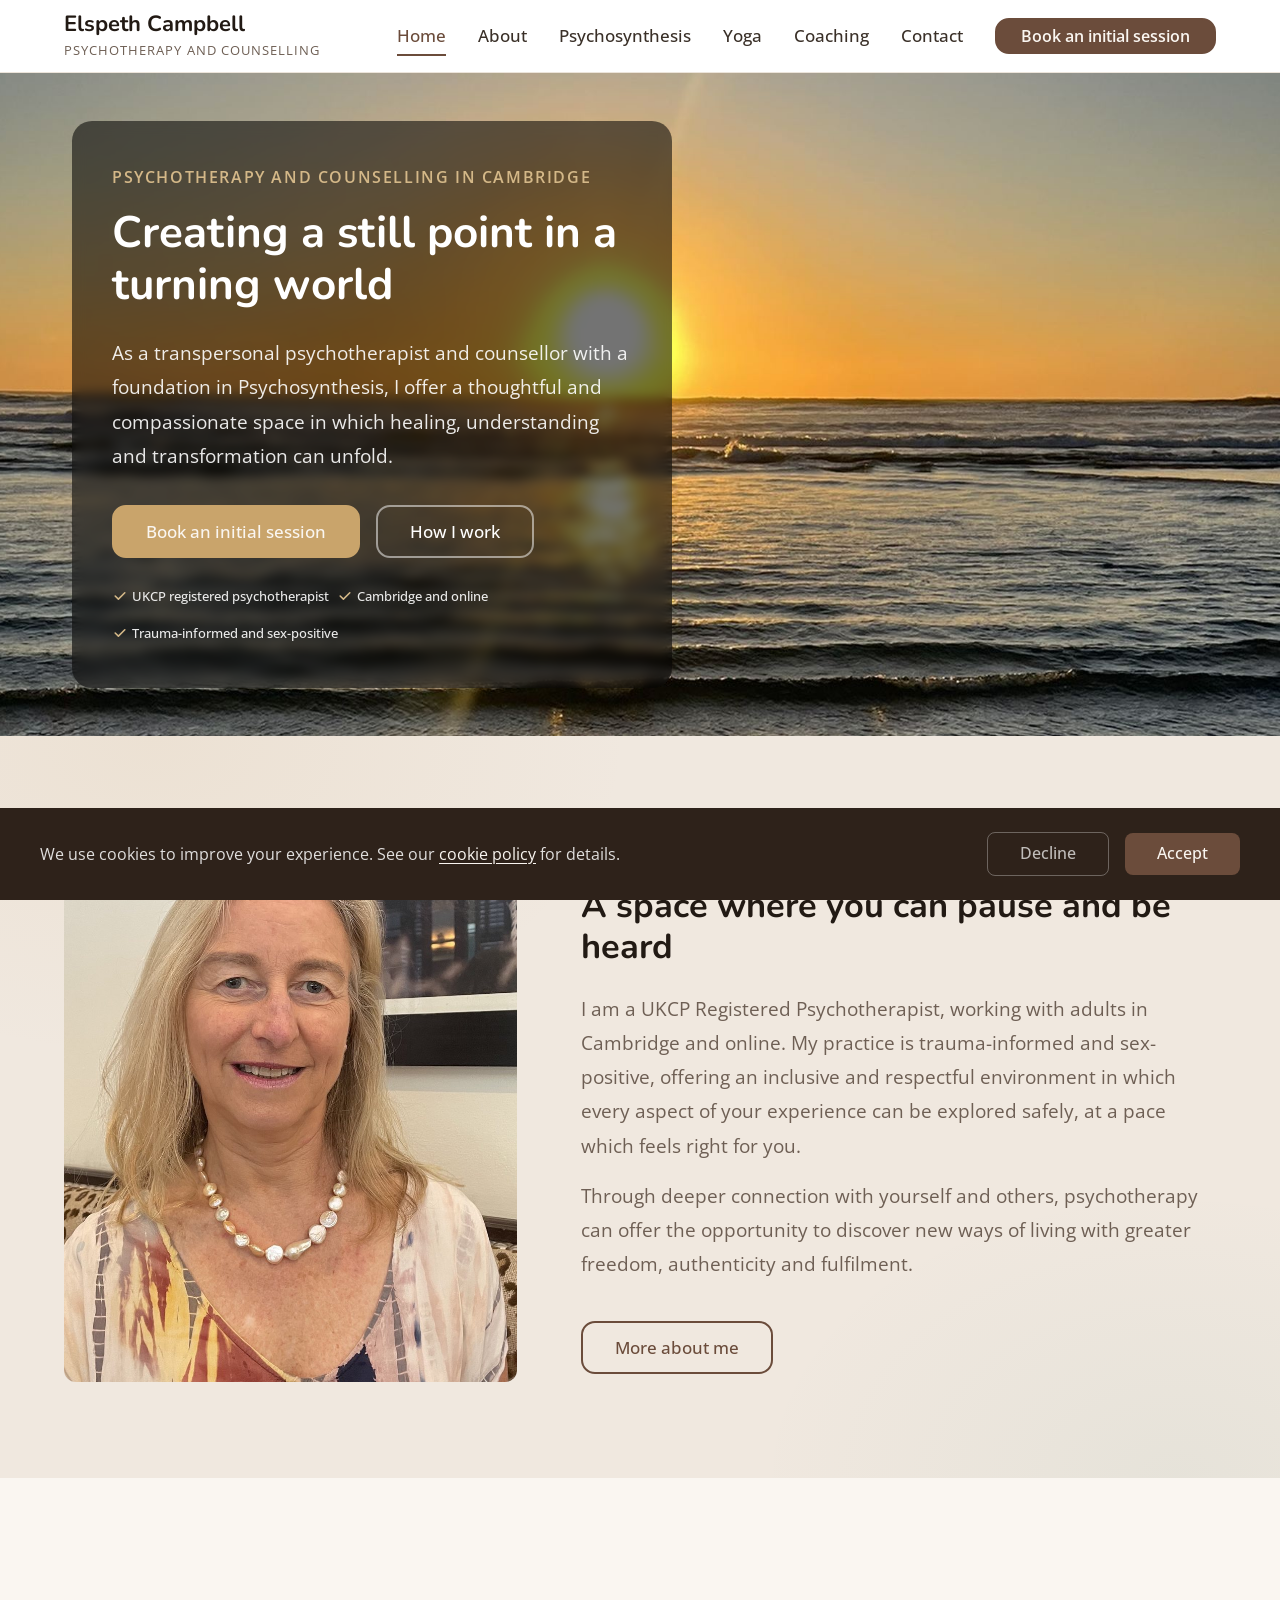
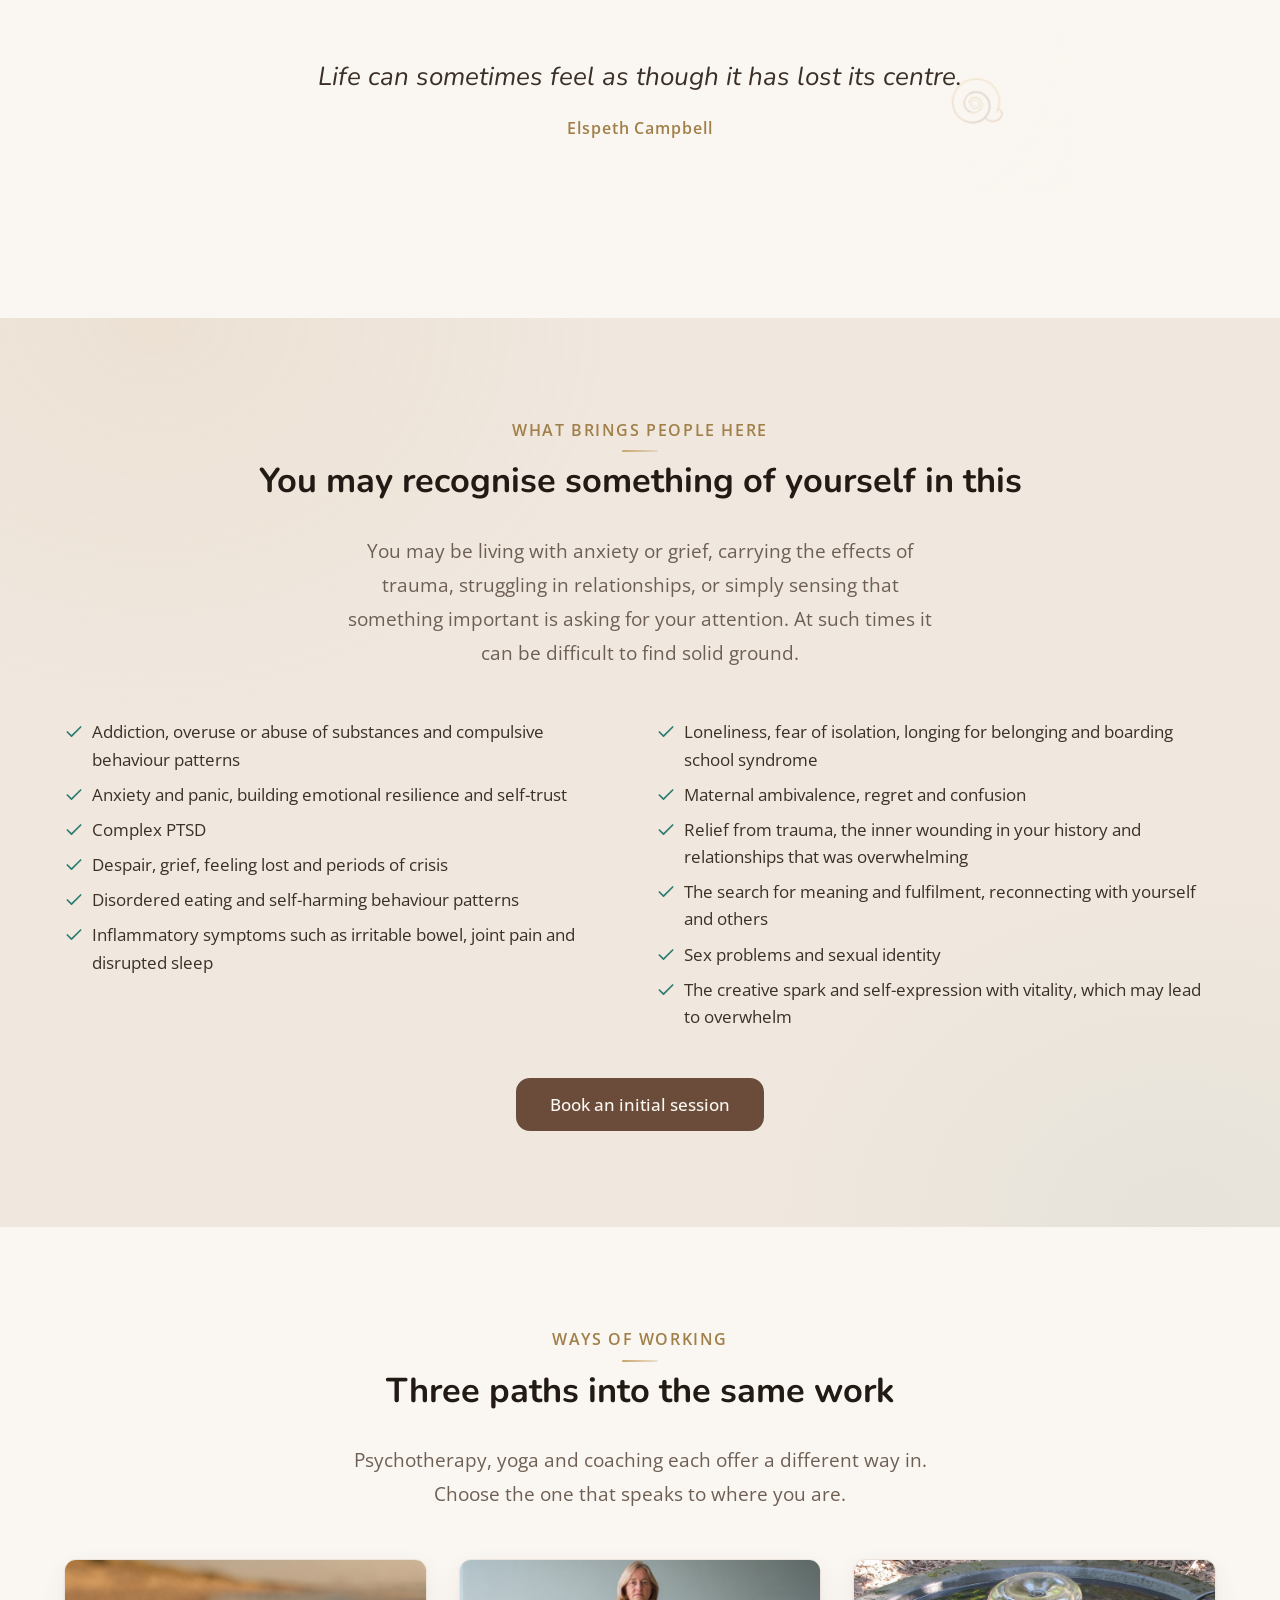
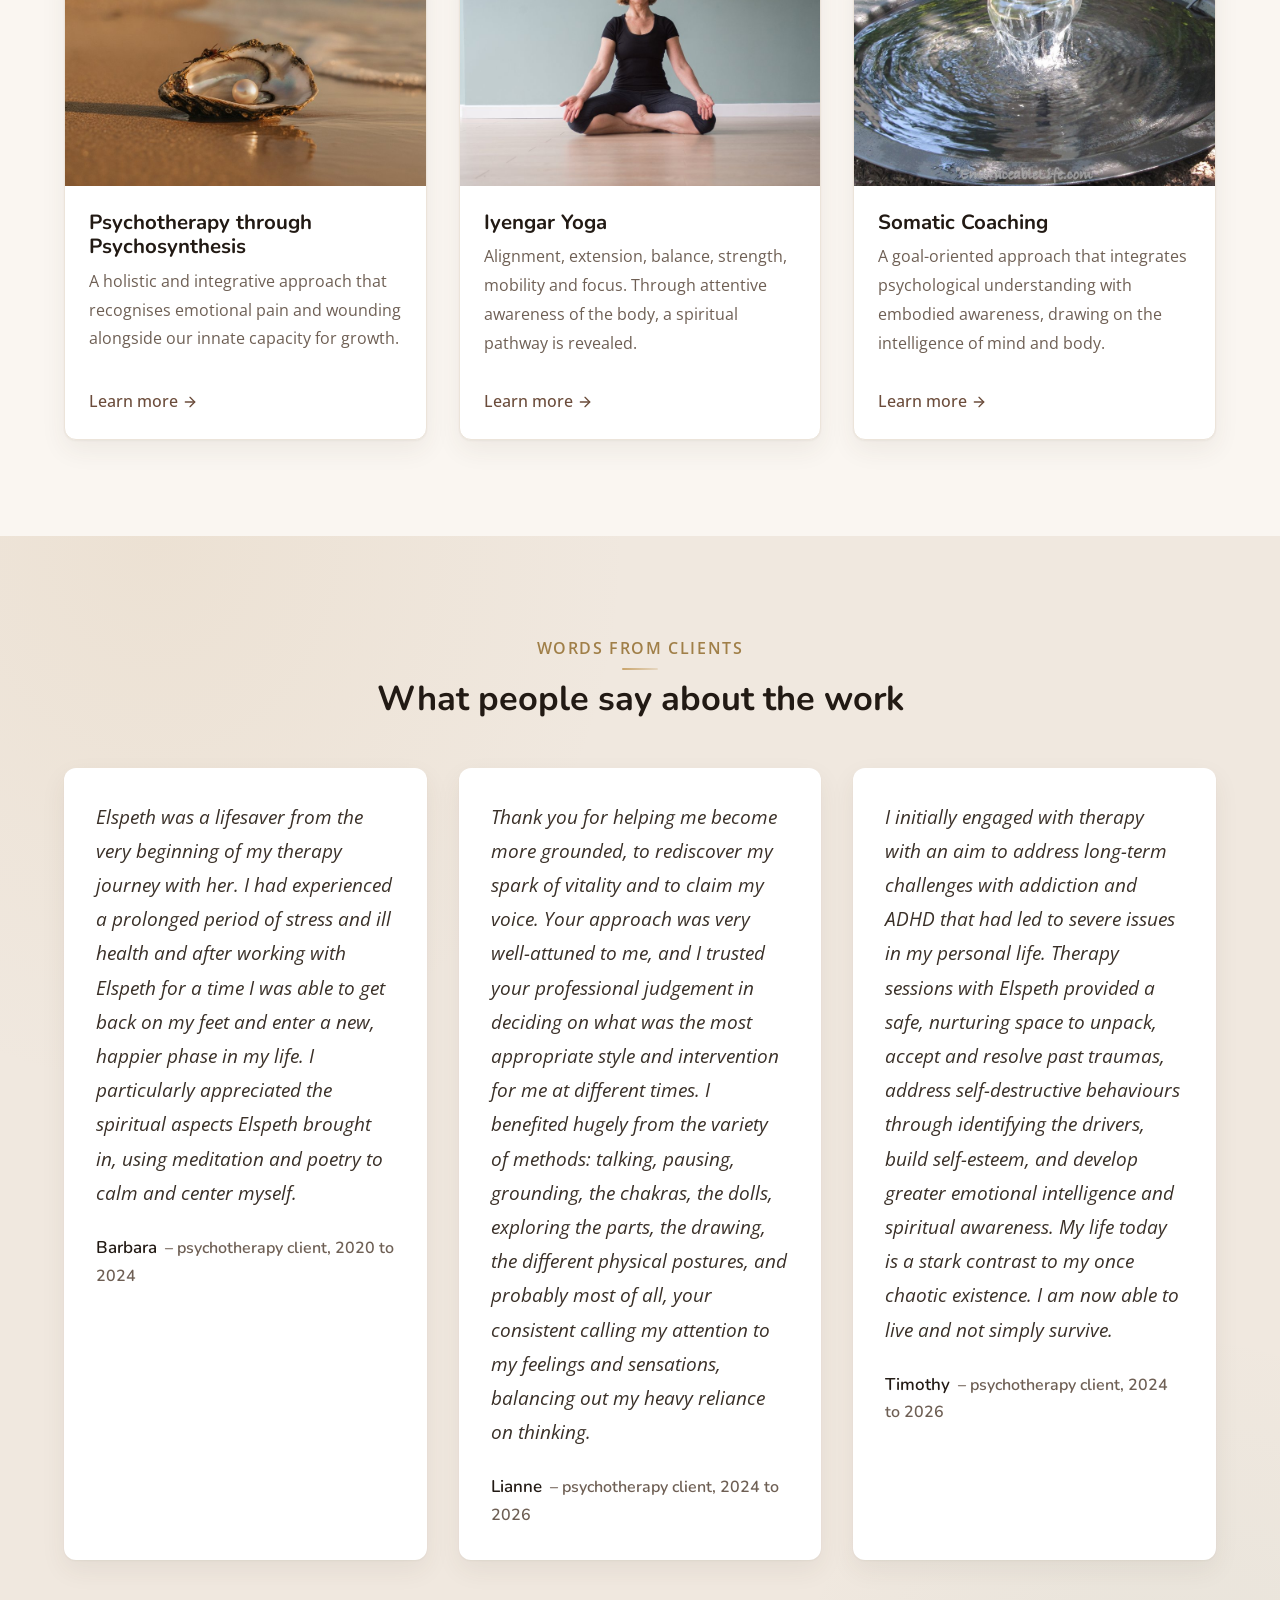
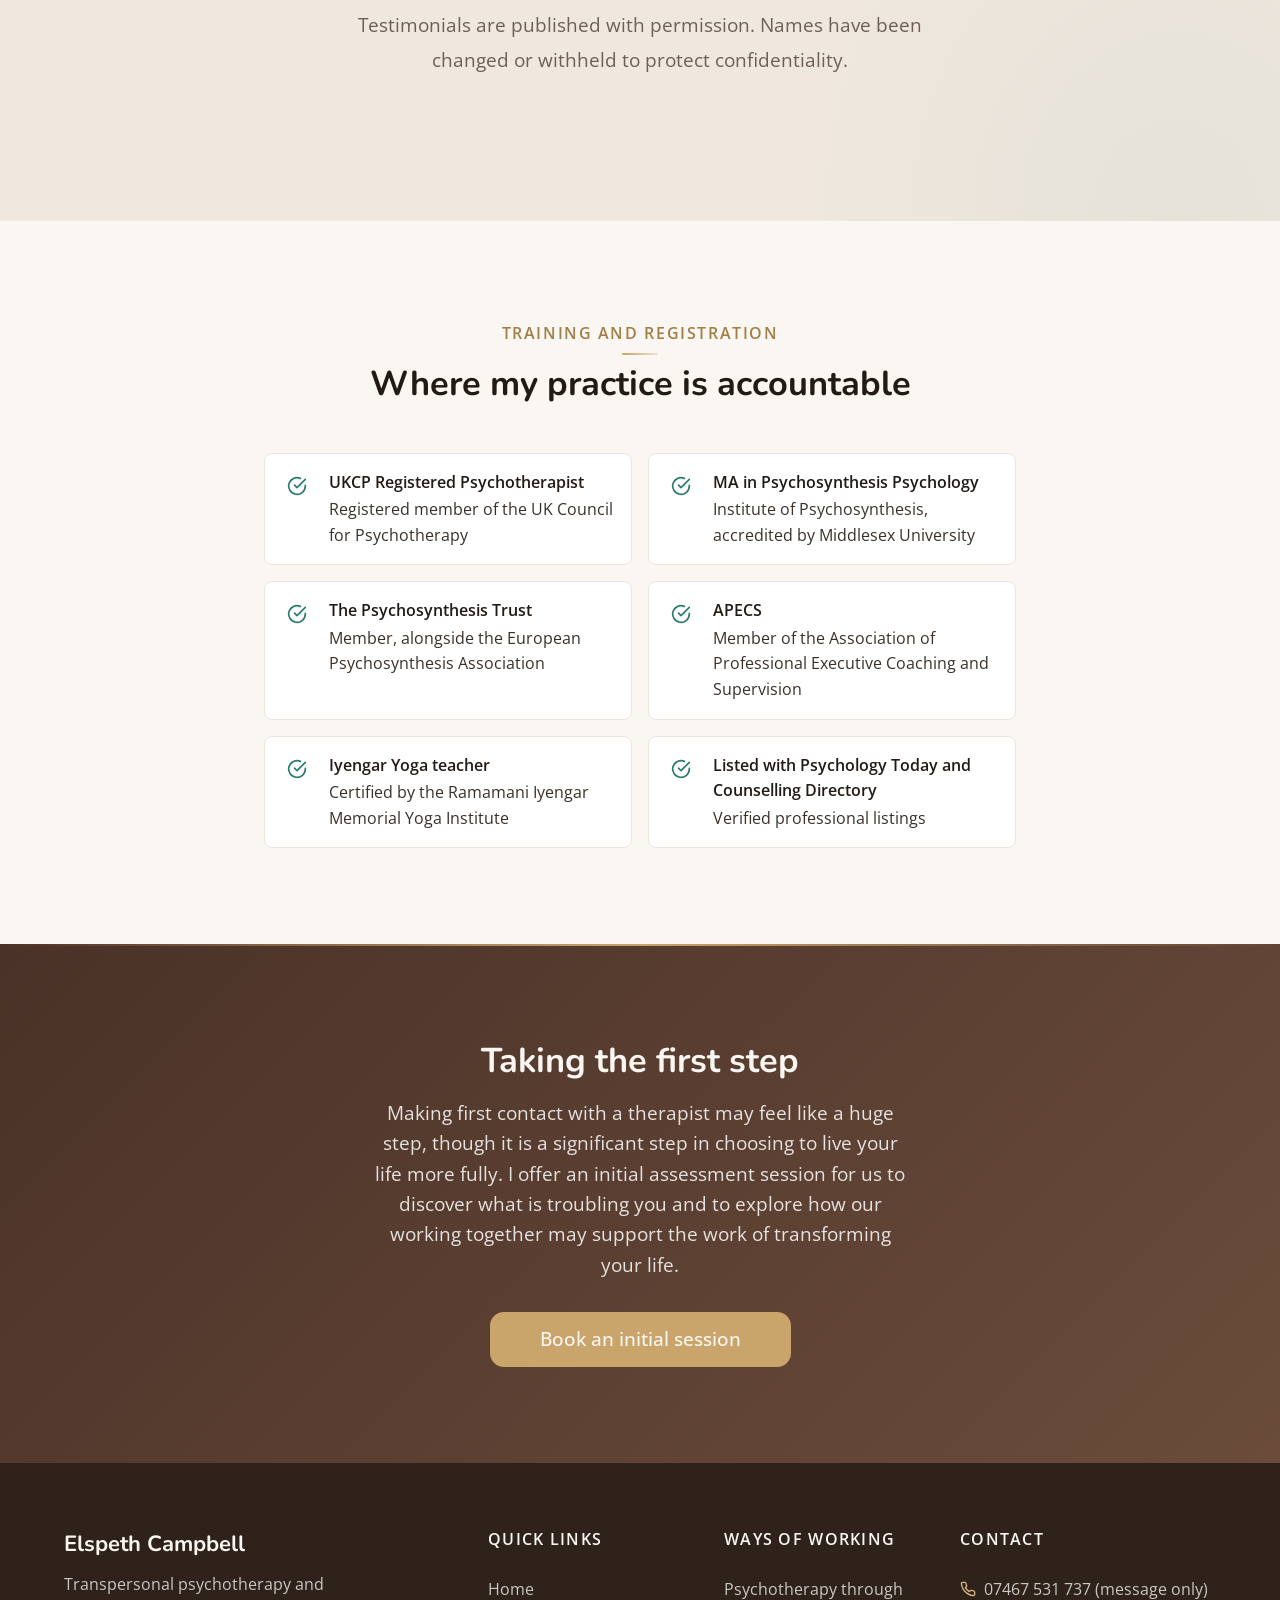
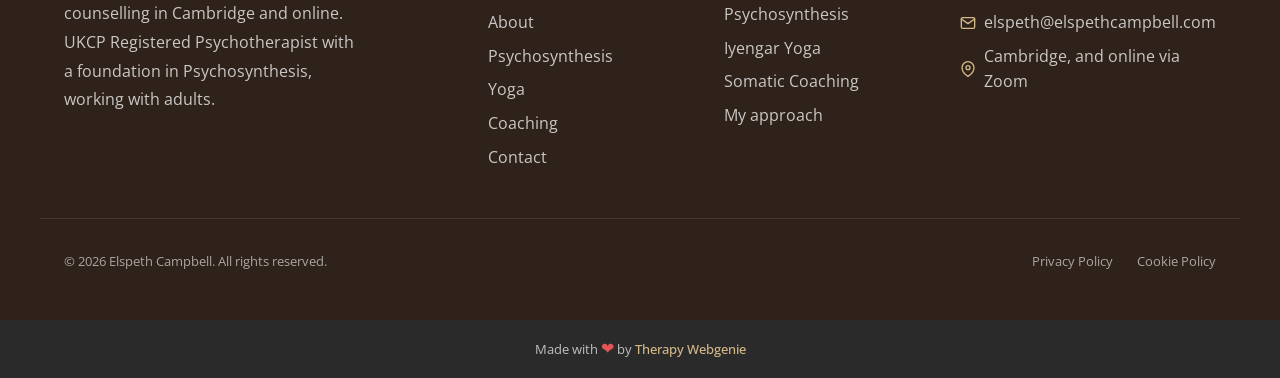
==== commit 286449d7: "Slice polish: hero label fits the card, story columns balanced Co-Authored-By: Claude Opus 5 <norepl" ====
--- a/index.html
+++ b/index.html
@@ -144,7 +144,7 @@
     <section class="hero hero--showcase hero--showcase-dark" style="background-image: url('images/hero-sea-sunset.jpg'); background-size: cover; background-position: center center;">
       <div class="container hero__inner">
         <div class="hero__content">
-          <span class="hero__label">Psychotherapy and counselling in Cambridge and online</span>
+          <span class="hero__label">Psychotherapy and counselling in Cambridge</span>
           <h1 class="hero__heading">Creating a still point in a turning world</h1>
           <p class="hero__text">As a transpersonal psychotherapist and counsellor with a foundation in Psychosynthesis, I offer a thoughtful and compassionate space in which healing, understanding and transformation can unfold.</p>
           <div class="hero__actions">
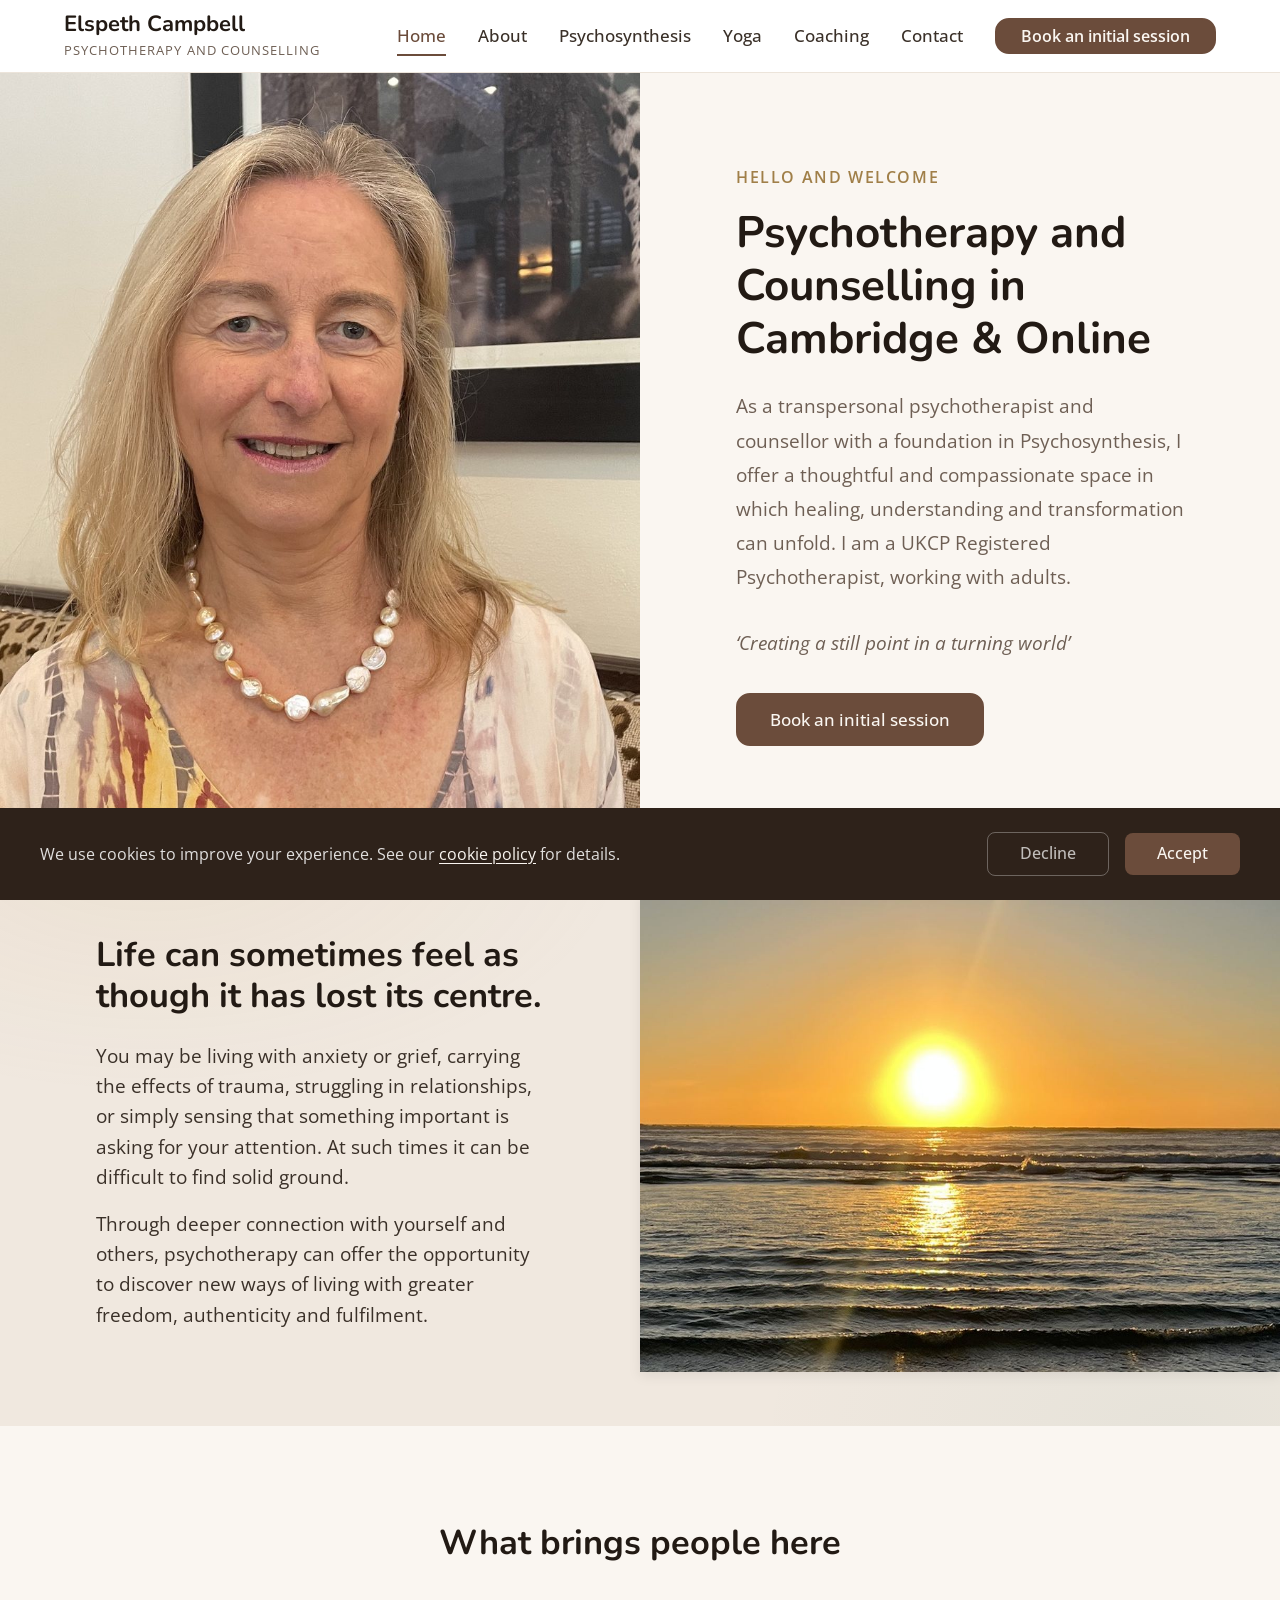
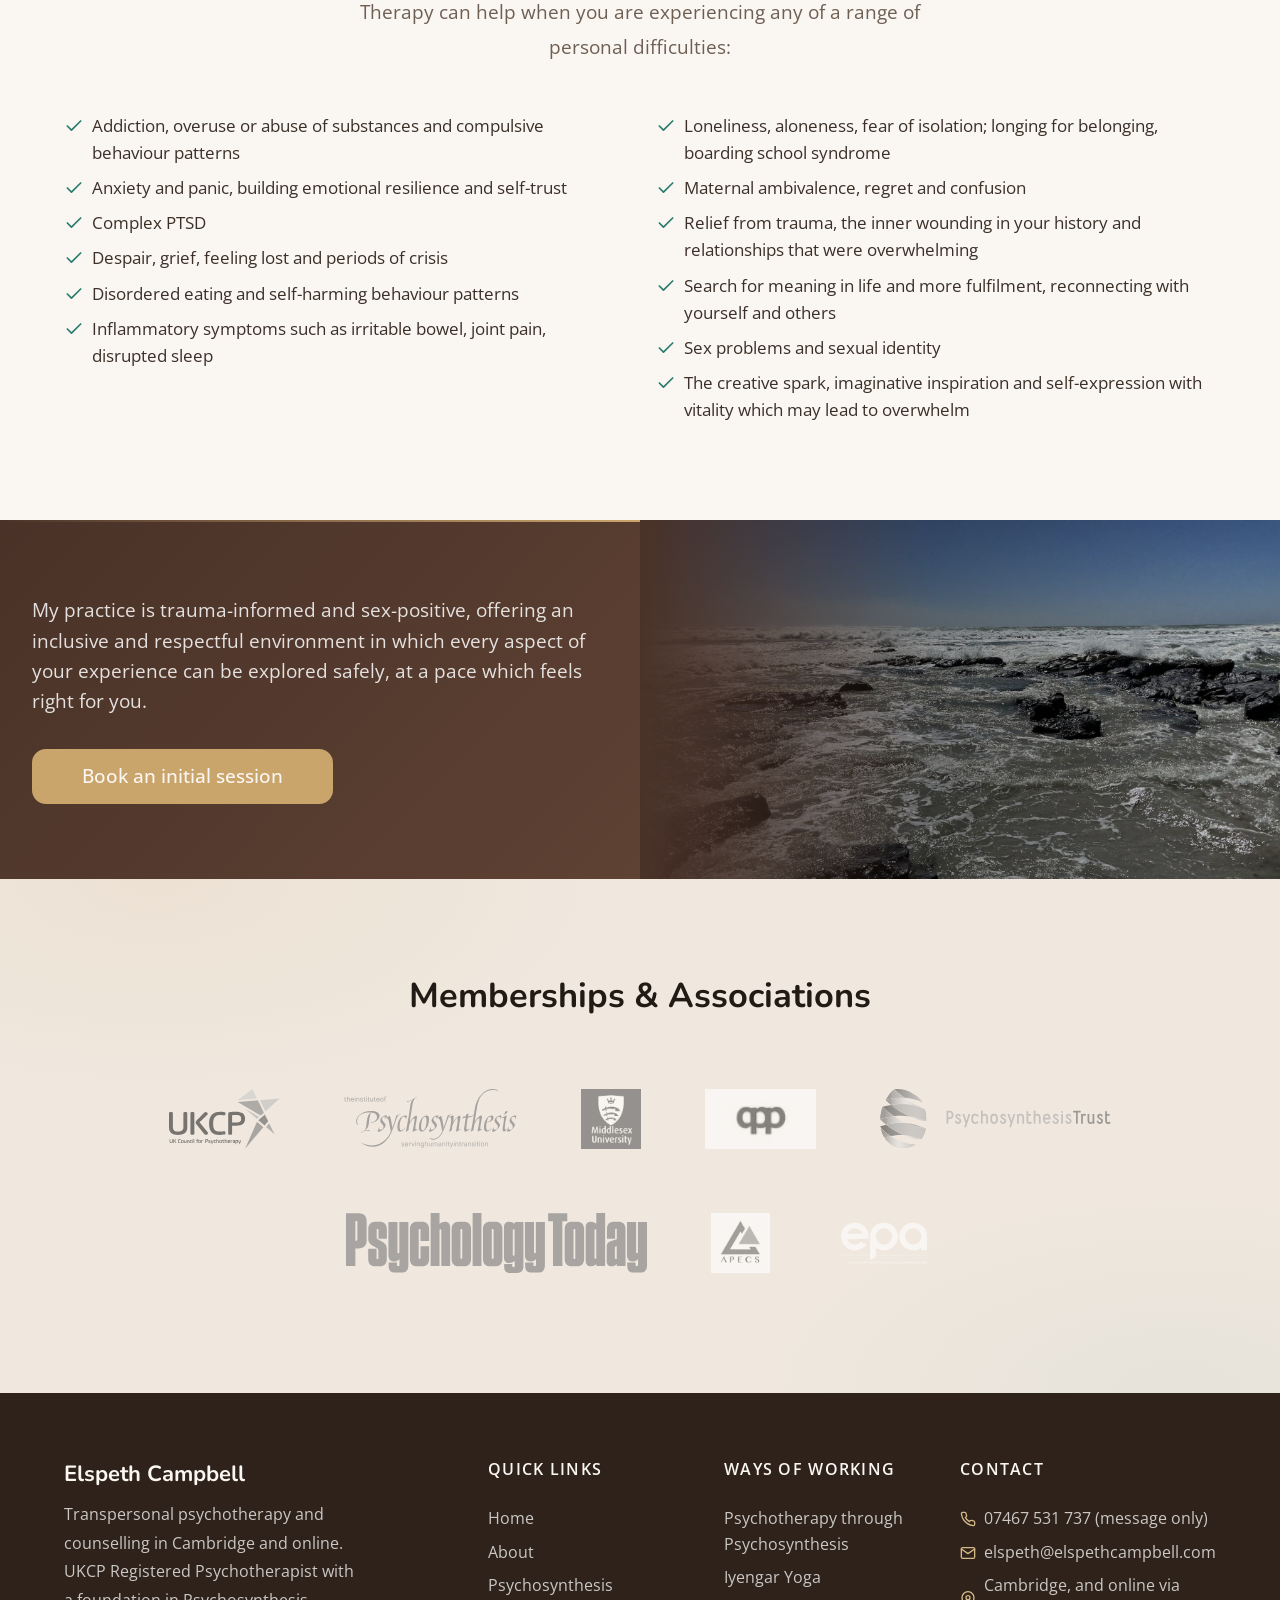
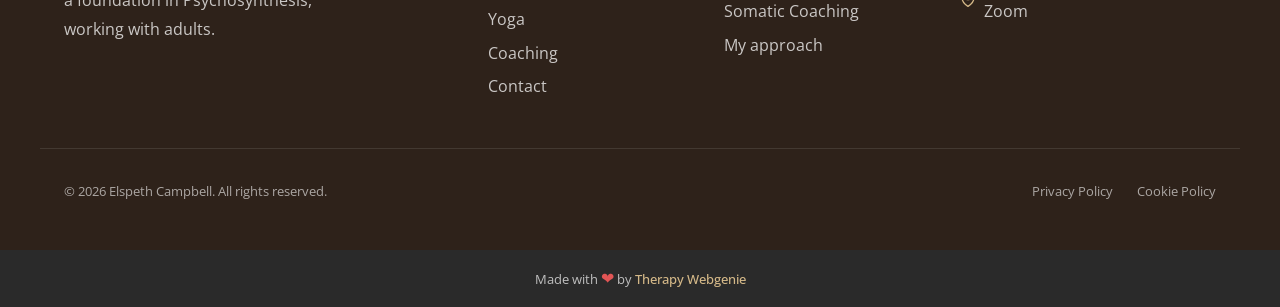
==== commit 83c7cdef: "Round 1: homepage rebuilt as her five sections (change request 204) Hero is now hero--half with her " ====
--- a/index.html
+++ b/index.html
@@ -27,9 +27,9 @@
   <link rel="preconnect" href="https://fonts.googleapis.com">
   <link rel="preconnect" href="https://fonts.gstatic.com" crossorigin>
 
-  <link rel="stylesheet" href="css/base.css">
-  <link rel="stylesheet" href="css/components.css">
-  <link rel="stylesheet" href="css/theme.css">
+  <link rel="stylesheet" href="css/base.css?v=20260828">
+  <link rel="stylesheet" href="css/components.css?v=20260828">
+  <link rel="stylesheet" href="css/theme.css?v=20260828">
   <!-- PROFILE:schema -->
   <script type="application/ld+json">
   {
@@ -141,59 +141,40 @@
   <main id="main">
 
     <!-- SECTION: hero -->
-    <section class="hero hero--showcase hero--showcase-dark" style="background-image: url('images/hero-sea-sunset.jpg'); background-size: cover; background-position: center center;">
+    <section class="hero hero--half">
       <div class="container hero__inner">
         <div class="hero__content">
-          <span class="hero__label">Psychotherapy and counselling in Cambridge</span>
-          <h1 class="hero__heading">Creating a still point in a turning world</h1>
-          <p class="hero__text">As a transpersonal psychotherapist and counsellor with a foundation in Psychosynthesis, I offer a thoughtful and compassionate space in which healing, understanding and transformation can unfold.</p>
+          <span class="hero__label">Hello and welcome</span>
+          <h1 class="hero__heading">Psychotherapy and Counselling in Cambridge &amp; Online</h1>
+          <p class="hero__text">As a transpersonal psychotherapist and counsellor with a foundation in Psychosynthesis, I offer a thoughtful and compassionate space in which healing, understanding and transformation can unfold. I am a UKCP Registered Psychotherapist, working with adults.</p>
+          <p class="hero__text"><em>&lsquo;Creating a still point in a turning world&rsquo;</em></p>
           <div class="hero__actions">
             <a href="contact.html" class="btn btn--primary">Book an initial session</a>
-            <a href="psychosynthesis.html" class="btn btn--secondary">How I work</a>
           </div>
-          <ul class="hero__ticks">
-            <li><svg xmlns="http://www.w3.org/2000/svg" viewBox="0 0 20 20" fill="currentColor"><path fill-rule="evenodd" d="M16.707 5.293a1 1 0 010 1.414l-8 8a1 1 0 01-1.414 0l-4-4a1 1 0 011.414-1.414L8 12.586l7.293-7.293a1 1 0 011.414 0z" clip-rule="evenodd"/></svg> UKCP registered psychotherapist</li>
-            <li><svg xmlns="http://www.w3.org/2000/svg" viewBox="0 0 20 20" fill="currentColor"><path fill-rule="evenodd" d="M16.707 5.293a1 1 0 010 1.414l-8 8a1 1 0 01-1.414 0l-4-4a1 1 0 011.414-1.414L8 12.586l7.293-7.293a1 1 0 011.414 0z" clip-rule="evenodd"/></svg> Cambridge and online</li>
-            <li><svg xmlns="http://www.w3.org/2000/svg" viewBox="0 0 20 20" fill="currentColor"><path fill-rule="evenodd" d="M16.707 5.293a1 1 0 010 1.414l-8 8a1 1 0 01-1.414 0l-4-4a1 1 0 011.414-1.414L8 12.586l7.293-7.293a1 1 0 011.414 0z" clip-rule="evenodd"/></svg> Trauma-informed and sex-positive</li>
-          </ul>
-        </div>
+        </div>
+        <div class="hero__image-wrap" style="background-image: url('images/elspeth-portrait.jpg'); background-position: center top;" role="img" aria-label="Elspeth Campbell, transpersonal psychotherapist and counsellor in Cambridge"></div>
       </div>
     </section>
     <!-- /SECTION: hero -->
 
-    <!-- SECTION: intro -->
+    <!-- SECTION: invitation -->
     <section class="section section--alt reveal">
-      <div class="container intro__inner">
-        <div class="intro__image-wrap" style="background-image: url('images/elspeth-portrait.jpg');" role="img" aria-label="Elspeth Campbell, transpersonal psychotherapist in Cambridge">
-        </div>
-        <div class="intro__text">
-          <span class="section-label">Hello and welcome</span>
-          <h2>A space where you can pause and be heard</h2>
-          <p>I am a UKCP Registered Psychotherapist, working with adults in Cambridge and online. My practice is trauma-informed and sex-positive, offering an inclusive and respectful environment in which every aspect of your experience can be explored safely, at a pace which feels right for you.</p>
+      <div class="split split--bleed">
+        <div class="split__content">
+          <h2>Life can sometimes feel as though it has lost its centre.</h2>
+          <p>You may be living with anxiety or grief, carrying the effects of trauma, struggling in relationships, or simply sensing that something important is asking for your attention. At such times it can be difficult to find solid ground.</p>
           <p>Through deeper connection with yourself and others, psychotherapy can offer the opportunity to discover new ways of living with greater freedom, authenticity and fulfilment.</p>
-          <a href="about.html" class="btn btn--secondary">More about me</a>
-        </div>
-      </div>
-    </section>
-    <!-- /SECTION: intro -->
-
-    <!-- SECTION: blockquote -->
+        </div>
+        <img src="images/hero-sea-sunset.jpg" alt="A low golden sun over the sea, its light running up the wet sand" class="split__image" width="2200" height="916" loading="lazy">
+      </div>
+    </section>
+    <!-- /SECTION: invitation -->
+
+    <!-- SECTION: conditions -->
     <section class="section reveal">
-      <div class="container container--narrow text-center">
-        <div class="blockquote blockquote--pull">
-          <p class="blockquote__text">Life can sometimes feel as though it has lost its centre.</p>
-          <cite class="blockquote__cite">Elspeth Campbell</cite>
-        </div>
-      </div>
-    </section>
-    <!-- /SECTION: blockquote -->
-
-    <!-- SECTION: conditions -->
-    <section class="section section--alt reveal">
       <div class="container text-center">
-        <span class="section-label">What brings people here</span>
-        <h2>You may recognise something of yourself in this</h2>
-        <p class="section-subtitle">You may be living with anxiety or grief, carrying the effects of trauma, struggling in relationships, or simply sensing that something important is asking for your attention. At such times it can be difficult to find solid ground.</p>
+        <h2>What brings people here</h2>
+        <p class="section-subtitle">Therapy can help when you are experiencing any of a range of personal difficulties:</p>
       </div>
       <div class="container grid grid--2 reveal reveal-trigger">
         <ul class="checklist">
@@ -202,155 +183,54 @@
           <li><svg xmlns="http://www.w3.org/2000/svg" viewBox="0 0 24 24" fill="none" stroke="currentColor" stroke-width="2" stroke-linecap="round" stroke-linejoin="round"><polyline points="20 6 9 17 4 12"></polyline></svg> Complex PTSD</li>
           <li><svg xmlns="http://www.w3.org/2000/svg" viewBox="0 0 24 24" fill="none" stroke="currentColor" stroke-width="2" stroke-linecap="round" stroke-linejoin="round"><polyline points="20 6 9 17 4 12"></polyline></svg> Despair, grief, feeling lost and periods of crisis</li>
           <li><svg xmlns="http://www.w3.org/2000/svg" viewBox="0 0 24 24" fill="none" stroke="currentColor" stroke-width="2" stroke-linecap="round" stroke-linejoin="round"><polyline points="20 6 9 17 4 12"></polyline></svg> Disordered eating and self-harming behaviour patterns</li>
-          <li><svg xmlns="http://www.w3.org/2000/svg" viewBox="0 0 24 24" fill="none" stroke="currentColor" stroke-width="2" stroke-linecap="round" stroke-linejoin="round"><polyline points="20 6 9 17 4 12"></polyline></svg> Inflammatory symptoms such as irritable bowel, joint pain and disrupted sleep</li>
+          <li><svg xmlns="http://www.w3.org/2000/svg" viewBox="0 0 24 24" fill="none" stroke="currentColor" stroke-width="2" stroke-linecap="round" stroke-linejoin="round"><polyline points="20 6 9 17 4 12"></polyline></svg> Inflammatory symptoms such as irritable bowel, joint pain, disrupted sleep</li>
         </ul>
         <ul class="checklist">
-          <li><svg xmlns="http://www.w3.org/2000/svg" viewBox="0 0 24 24" fill="none" stroke="currentColor" stroke-width="2" stroke-linecap="round" stroke-linejoin="round"><polyline points="20 6 9 17 4 12"></polyline></svg> Loneliness, fear of isolation, longing for belonging and boarding school syndrome</li>
+          <li><svg xmlns="http://www.w3.org/2000/svg" viewBox="0 0 24 24" fill="none" stroke="currentColor" stroke-width="2" stroke-linecap="round" stroke-linejoin="round"><polyline points="20 6 9 17 4 12"></polyline></svg> Loneliness, aloneness, fear of isolation; longing for belonging, boarding school syndrome</li>
           <li><svg xmlns="http://www.w3.org/2000/svg" viewBox="0 0 24 24" fill="none" stroke="currentColor" stroke-width="2" stroke-linecap="round" stroke-linejoin="round"><polyline points="20 6 9 17 4 12"></polyline></svg> Maternal ambivalence, regret and confusion</li>
-          <li><svg xmlns="http://www.w3.org/2000/svg" viewBox="0 0 24 24" fill="none" stroke="currentColor" stroke-width="2" stroke-linecap="round" stroke-linejoin="round"><polyline points="20 6 9 17 4 12"></polyline></svg> Relief from trauma, the inner wounding in your history and relationships that was overwhelming</li>
-          <li><svg xmlns="http://www.w3.org/2000/svg" viewBox="0 0 24 24" fill="none" stroke="currentColor" stroke-width="2" stroke-linecap="round" stroke-linejoin="round"><polyline points="20 6 9 17 4 12"></polyline></svg> The search for meaning and fulfilment, reconnecting with yourself and others</li>
+          <li><svg xmlns="http://www.w3.org/2000/svg" viewBox="0 0 24 24" fill="none" stroke="currentColor" stroke-width="2" stroke-linecap="round" stroke-linejoin="round"><polyline points="20 6 9 17 4 12"></polyline></svg> Relief from trauma, the inner wounding in your history and relationships that were overwhelming</li>
+          <li><svg xmlns="http://www.w3.org/2000/svg" viewBox="0 0 24 24" fill="none" stroke="currentColor" stroke-width="2" stroke-linecap="round" stroke-linejoin="round"><polyline points="20 6 9 17 4 12"></polyline></svg> Search for meaning in life and more fulfilment, reconnecting with yourself and others</li>
           <li><svg xmlns="http://www.w3.org/2000/svg" viewBox="0 0 24 24" fill="none" stroke="currentColor" stroke-width="2" stroke-linecap="round" stroke-linejoin="round"><polyline points="20 6 9 17 4 12"></polyline></svg> Sex problems and sexual identity</li>
-          <li><svg xmlns="http://www.w3.org/2000/svg" viewBox="0 0 24 24" fill="none" stroke="currentColor" stroke-width="2" stroke-linecap="round" stroke-linejoin="round"><polyline points="20 6 9 17 4 12"></polyline></svg> The creative spark and self-expression with vitality, which may lead to overwhelm</li>
+          <li><svg xmlns="http://www.w3.org/2000/svg" viewBox="0 0 24 24" fill="none" stroke="currentColor" stroke-width="2" stroke-linecap="round" stroke-linejoin="round"><polyline points="20 6 9 17 4 12"></polyline></svg> The creative spark, imaginative inspiration and self-expression with vitality which may lead to overwhelm</li>
         </ul>
       </div>
-      <div class="container text-center section-footer">
-        <a href="contact.html" class="btn btn--primary">Book an initial session</a>
-      </div>
     </section>
     <!-- /SECTION: conditions -->
 
-    <!-- SECTION: services-overview -->
-    <section class="section reveal">
+    <!-- SECTION: cta -->
+    <section class="cta-banner cta-banner--split reveal">
+      <div class="cta-banner__content">
+        <p>My practice is trauma-informed and sex-positive, offering an inclusive and respectful environment in which every aspect of your experience can be explored safely, at a pace which feels right for you.</p>
+        <div class="cta-banner__buttons">
+          <a href="contact.html" class="btn btn--accent">Book an initial session</a>
+        </div>
+      </div>
+      <div class="cta-banner__image-wrap">
+        <img src="images/header-shore.jpg" alt="Waves breaking over dark rocks along the shore" class="cta-banner__image" width="1800" height="1012" loading="lazy">
+        <div class="cta-banner__image-fade"></div>
+      </div>
+    </section>
+    <!-- /SECTION: cta -->
+
+    <!-- SECTION: memberships -->
+    <section class="section section--alt reveal">
       <div class="container text-center">
-        <span class="section-label">Ways of working</span>
-        <h2>Three paths into the same work</h2>
-        <p class="section-subtitle">Psychotherapy, yoga and coaching each offer a different way in. Choose the one that speaks to where you are.</p>
-      </div>
-      <div class="container grid grid--3">
-        <a href="psychosynthesis.html" class="image-card">
-          <img src="images/service-psychosynthesis.jpg" alt="An open oyster shell holding a pearl, resting on wet sand at the edge of the sea" class="image-card__image" width="900" height="675" loading="lazy">
-          <div class="image-card__body">
-            <h3 class="image-card__title">Psychotherapy through Psychosynthesis</h3>
-            <p class="image-card__text">A holistic and integrative approach that recognises emotional pain and wounding alongside our innate capacity for growth.</p>
-            <span class="image-card__link">Learn more <svg xmlns="http://www.w3.org/2000/svg" viewBox="0 0 24 24" fill="none" stroke="currentColor" stroke-width="2" stroke-linecap="round" stroke-linejoin="round" width="16" height="16"><line x1="5" y1="12" x2="19" y2="12"></line><polyline points="12 5 19 12 12 19"></polyline></svg></span>
-          </div>
-        </a>
-        <a href="yoga.html" class="image-card">
-          <img src="images/service-yoga.jpg" alt="Elspeth Campbell seated in siddhasana in a quiet practice room" class="image-card__image" width="900" height="675" loading="lazy">
-          <div class="image-card__body">
-            <h3 class="image-card__title">Iyengar Yoga</h3>
-            <p class="image-card__text">Alignment, extension, balance, strength, mobility and focus. Through attentive awareness of the body, a spiritual pathway is revealed.</p>
-            <span class="image-card__link">Learn more <svg xmlns="http://www.w3.org/2000/svg" viewBox="0 0 24 24" fill="none" stroke="currentColor" stroke-width="2" stroke-linecap="round" stroke-linejoin="round" width="16" height="16"><line x1="5" y1="12" x2="19" y2="12"></line><polyline points="12 5 19 12 12 19"></polyline></svg></span>
-          </div>
-        </a>
-        <a href="coaching.html" class="image-card">
-          <img src="images/service-coaching.jpg" alt="A garden water bowl with a rising ripple at its centre" class="image-card__image" width="900" height="675" loading="lazy">
-          <div class="image-card__body">
-            <h3 class="image-card__title">Somatic Coaching</h3>
-            <p class="image-card__text">A goal-oriented approach that integrates psychological understanding with embodied awareness, drawing on the intelligence of mind and body.</p>
-            <span class="image-card__link">Learn more <svg xmlns="http://www.w3.org/2000/svg" viewBox="0 0 24 24" fill="none" stroke="currentColor" stroke-width="2" stroke-linecap="round" stroke-linejoin="round" width="16" height="16"><line x1="5" y1="12" x2="19" y2="12"></line><polyline points="12 5 19 12 12 19"></polyline></svg></span>
-          </div>
-        </a>
-      </div>
-    </section>
-    <!-- /SECTION: services-overview -->
-
-    <!-- SECTION: testimonials -->
-    <section class="section section--alt">
-      <div class="container text-center">
-        <span class="section-label">Words from clients</span>
-        <h2>What people say about the work</h2>
-      </div>
-      <div class="container grid grid--3">
-        <div class="testimonial testimonial--card">
-          <p class="testimonial__quote">Elspeth was a lifesaver from the very beginning of my therapy journey with her. I had experienced a prolonged period of stress and ill health and after working with Elspeth for a time I was able to get back on my feet and enter a new, happier phase in my life. I particularly appreciated the spiritual aspects Elspeth brought in, using meditation and poetry to calm and center myself.</p>
-          <p class="testimonial__author">Barbara <span class="testimonial__detail" style="display:inline; margin-left: 0.25em;">&ndash; psychotherapy client, 2020 to 2024</span></p>
-        </div>
-        <div class="testimonial testimonial--card">
-          <p class="testimonial__quote">Thank you for helping me become more grounded, to rediscover my spark of vitality and to claim my voice. Your approach was very well-attuned to me, and I trusted your professional judgement in deciding on what was the most appropriate style and intervention for me at different times. I benefited hugely from the variety of methods: talking, pausing, grounding, the chakras, the dolls, exploring the parts, the drawing, the different physical postures, and probably most of all, your consistent calling my attention to my feelings and sensations, balancing out my heavy reliance on thinking.</p>
-          <p class="testimonial__author">Lianne <span class="testimonial__detail" style="display:inline; margin-left: 0.25em;">&ndash; psychotherapy client, 2024 to 2026</span></p>
-        </div>
-        <div class="testimonial testimonial--card">
-          <p class="testimonial__quote">I initially engaged with therapy with an aim to address long-term challenges with addiction and ADHD that had led to severe issues in my personal life. Therapy sessions with Elspeth provided a safe, nurturing space to unpack, accept and resolve past traumas, address self-destructive behaviours through identifying the drivers, build self-esteem, and develop greater emotional intelligence and spiritual awareness. My life today is a stark contrast to my once chaotic existence. I am now able to live and not simply survive.</p>
-          <p class="testimonial__author">Timothy <span class="testimonial__detail" style="display:inline; margin-left: 0.25em;">&ndash; psychotherapy client, 2024 to 2026</span></p>
-        </div>
-      </div>
-      <div class="container text-center section-footer">
-        <p class="section-subtitle">Testimonials are published with permission. Names have been changed or withheld to protect confidentiality.</p>
-      </div>
-    </section>
-    <!-- /SECTION: testimonials -->
-
-    <!-- SECTION: memberships -->
-    <section class="section reveal">
-      <div class="container text-center">
-        <span class="section-label">Training and registration</span>
-        <h2>Where my practice is accountable</h2>
-      </div>
-      <div class="container container--narrow reveal reveal-trigger">
-        <div class="quals-list">
-          <div class="quals-list__item">
-            <div class="quals-list__icon">
-              <svg xmlns="http://www.w3.org/2000/svg" viewBox="0 0 24 24" fill="none" stroke="currentColor" stroke-width="2" stroke-linecap="round" stroke-linejoin="round"><path d="M22 11.08V12a10 10 0 1 1-5.93-9.14"></path><polyline points="22 4 12 14.01 9 11.01"></polyline></svg>
-            </div>
-            <div class="quals-list__text">
-              <strong>UKCP Registered Psychotherapist</strong>Registered member of the UK Council for Psychotherapy
-            </div>
-          </div>
-          <div class="quals-list__item">
-            <div class="quals-list__icon">
-              <svg xmlns="http://www.w3.org/2000/svg" viewBox="0 0 24 24" fill="none" stroke="currentColor" stroke-width="2" stroke-linecap="round" stroke-linejoin="round"><path d="M22 11.08V12a10 10 0 1 1-5.93-9.14"></path><polyline points="22 4 12 14.01 9 11.01"></polyline></svg>
-            </div>
-            <div class="quals-list__text">
-              <strong>MA in Psychosynthesis Psychology</strong>Institute of Psychosynthesis, accredited by Middlesex University
-            </div>
-          </div>
-          <div class="quals-list__item">
-            <div class="quals-list__icon">
-              <svg xmlns="http://www.w3.org/2000/svg" viewBox="0 0 24 24" fill="none" stroke="currentColor" stroke-width="2" stroke-linecap="round" stroke-linejoin="round"><path d="M22 11.08V12a10 10 0 1 1-5.93-9.14"></path><polyline points="22 4 12 14.01 9 11.01"></polyline></svg>
-            </div>
-            <div class="quals-list__text">
-              <strong>The Psychosynthesis Trust</strong>Member, alongside the European Psychosynthesis Association
-            </div>
-          </div>
-          <div class="quals-list__item">
-            <div class="quals-list__icon">
-              <svg xmlns="http://www.w3.org/2000/svg" viewBox="0 0 24 24" fill="none" stroke="currentColor" stroke-width="2" stroke-linecap="round" stroke-linejoin="round"><path d="M22 11.08V12a10 10 0 1 1-5.93-9.14"></path><polyline points="22 4 12 14.01 9 11.01"></polyline></svg>
-            </div>
-            <div class="quals-list__text">
-              <strong>APECS</strong>Member of the Association of Professional Executive Coaching and Supervision
-            </div>
-          </div>
-          <div class="quals-list__item">
-            <div class="quals-list__icon">
-              <svg xmlns="http://www.w3.org/2000/svg" viewBox="0 0 24 24" fill="none" stroke="currentColor" stroke-width="2" stroke-linecap="round" stroke-linejoin="round"><path d="M22 11.08V12a10 10 0 1 1-5.93-9.14"></path><polyline points="22 4 12 14.01 9 11.01"></polyline></svg>
-            </div>
-            <div class="quals-list__text">
-              <strong>Iyengar Yoga teacher</strong>Certified by the Ramamani Iyengar Memorial Yoga Institute
-            </div>
-          </div>
-          <div class="quals-list__item">
-            <div class="quals-list__icon">
-              <svg xmlns="http://www.w3.org/2000/svg" viewBox="0 0 24 24" fill="none" stroke="currentColor" stroke-width="2" stroke-linecap="round" stroke-linejoin="round"><path d="M22 11.08V12a10 10 0 1 1-5.93-9.14"></path><polyline points="22 4 12 14.01 9 11.01"></polyline></svg>
-            </div>
-            <div class="quals-list__text">
-              <strong>Listed with Psychology Today and Counselling Directory</strong>Verified professional listings
-            </div>
-          </div>
+        <h2>Memberships &amp; Associations</h2>
+      </div>
+      <div class="container">
+        <div class="trust-bar">
+          <img src="images/logo-ukcp.svg" alt="UKCP, the UK Council for Psychotherapy" class="trust-bar__logo" loading="lazy">
+          <img src="images/logo-institute-of-psychosynthesis.svg" alt="Institute of Psychosynthesis" class="trust-bar__logo" loading="lazy">
+          <img src="images/logo-middlesex-university.jpg" alt="Middlesex University" class="trust-bar__logo" width="320" height="320" loading="lazy">
+          <img src="images/logo-app.png" alt="APP" class="trust-bar__logo" width="100" height="54" loading="lazy">
+          <img src="images/logo-psychosynthesis-trust.svg" alt="The Psychosynthesis Trust" class="trust-bar__logo" loading="lazy">
+          <img src="images/logo-psychology-today.svg" alt="Psychology Today" class="trust-bar__logo" loading="lazy">
+          <img src="images/logo-apecs.jpg" alt="APECS, the Association for Professional Executive Coaching and Supervision" class="trust-bar__logo" width="313" height="320" loading="lazy">
+          <img src="images/logo-epa.png" alt="European Psychosynthesis Association" class="trust-bar__logo" width="520" height="312" loading="lazy">
         </div>
       </div>
     </section>
     <!-- /SECTION: memberships -->
-
-    <!-- SECTION: cta -->
-    <section class="section cta-banner">
-      <div class="container text-center">
-        <h2>Taking the first step</h2>
-        <p>Making first contact with a therapist may feel like a huge step, though it is a significant step in choosing to live your life more fully. I offer an initial assessment session for us to discover what is troubling you and to explore how our working together may support the work of transforming your life.</p>
-        <a href="contact.html" class="btn btn--accent">Book an initial session</a>
-      </div>
-    </section>
-    <!-- /SECTION: cta -->
 
   </main>
 
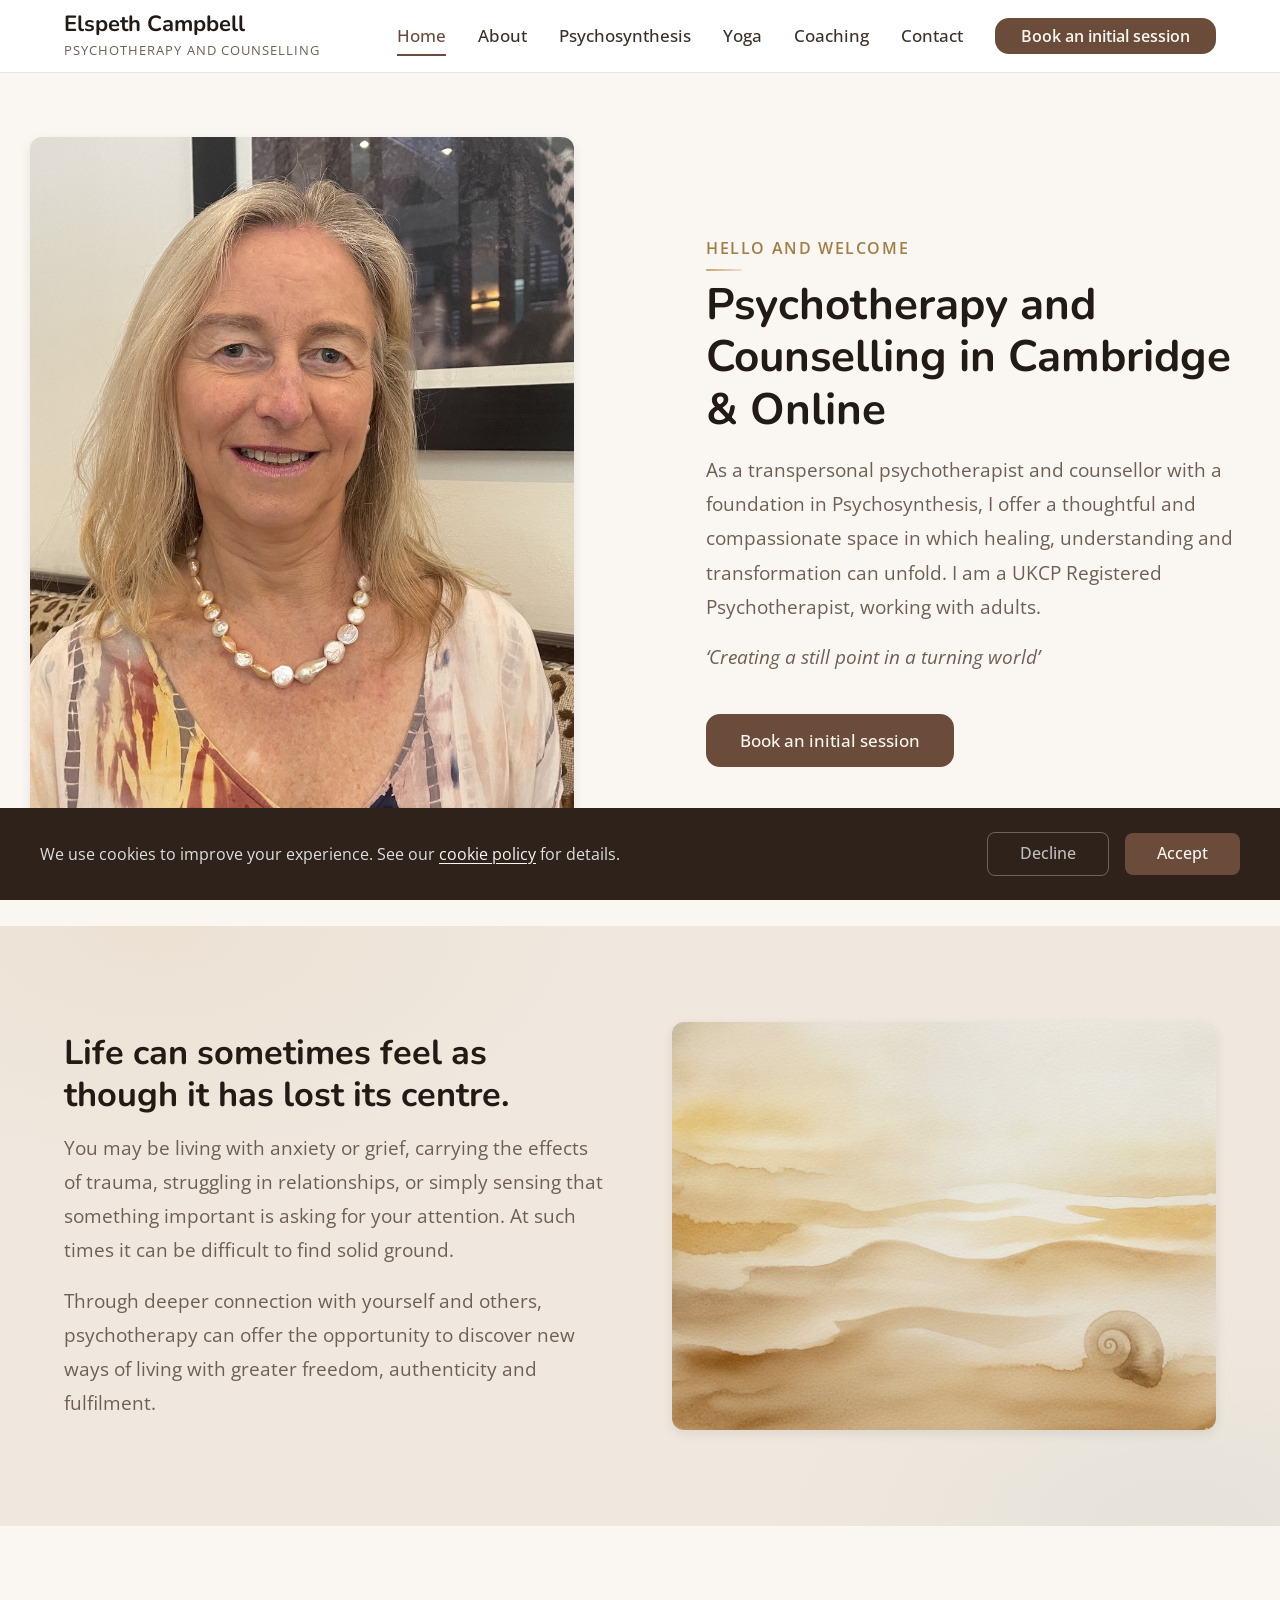
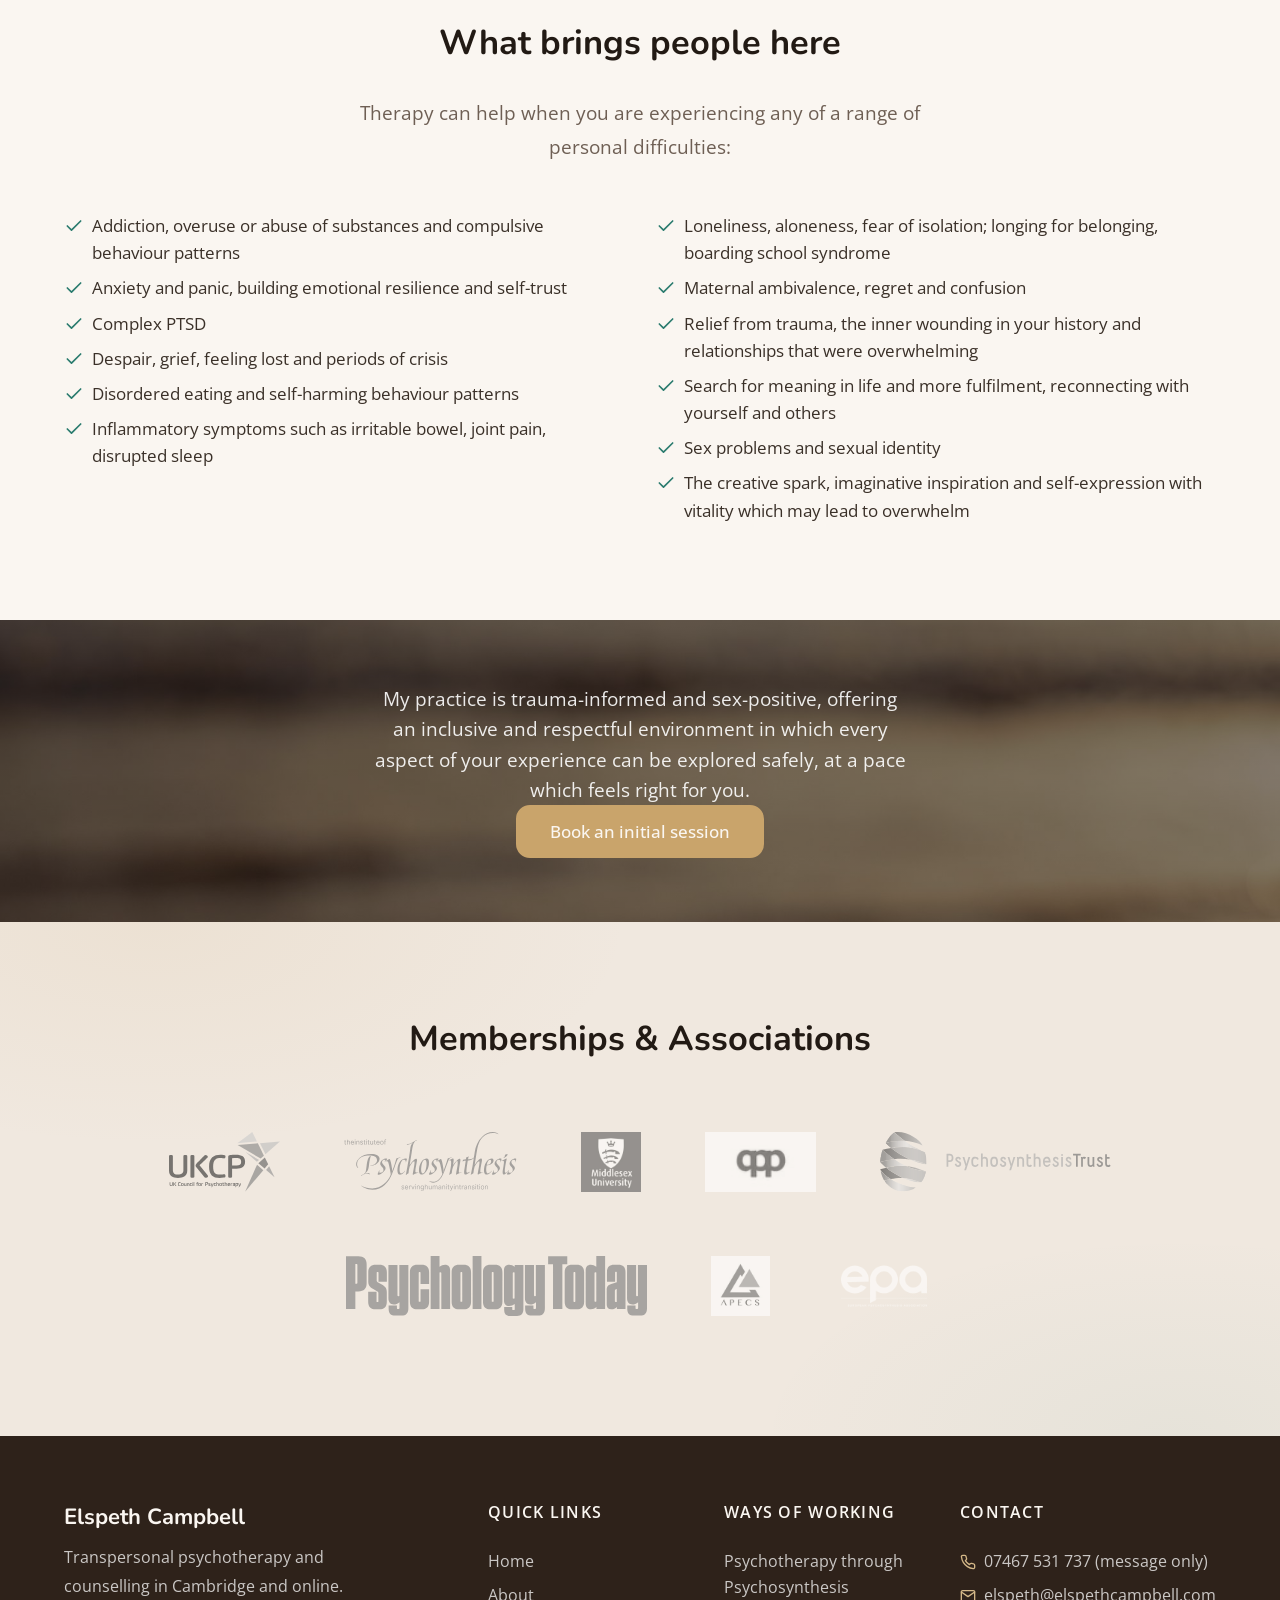
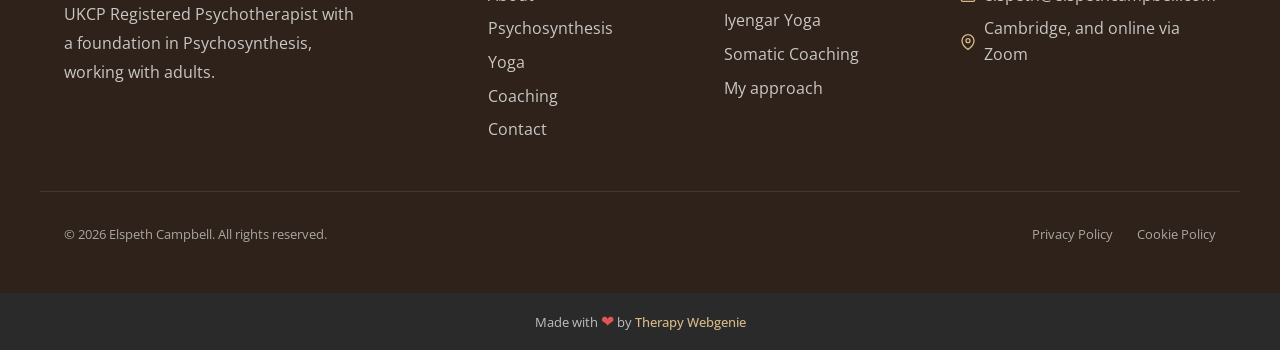
==== commit 193ac52f: "Round 1: frame her portrait whole, abstract stand-ins for the two images she will send, practice sta" ====
--- a/index.html
+++ b/index.html
@@ -141,31 +141,33 @@
   <main id="main">
 
     <!-- SECTION: hero -->
-    <section class="hero hero--half">
-      <div class="container hero__inner">
-        <div class="hero__content">
-          <span class="hero__label">Hello and welcome</span>
-          <h1 class="hero__heading">Psychotherapy and Counselling in Cambridge &amp; Online</h1>
-          <p class="hero__text">As a transpersonal psychotherapist and counsellor with a foundation in Psychosynthesis, I offer a thoughtful and compassionate space in which healing, understanding and transformation can unfold. I am a UKCP Registered Psychotherapist, working with adults.</p>
-          <p class="hero__text"><em>&lsquo;Creating a still point in a turning world&rsquo;</em></p>
-          <div class="hero__actions">
+    <section class="hero reveal">
+      <div class="container">
+        <div class="split split--reverse">
+          <div class="split__text">
+            <span class="section-label">Hello and welcome</span>
+            <h1>Psychotherapy and Counselling in Cambridge &amp; Online</h1>
+            <p>As a transpersonal psychotherapist and counsellor with a foundation in Psychosynthesis, I offer a thoughtful and compassionate space in which healing, understanding and transformation can unfold. I am a UKCP Registered Psychotherapist, working with adults.</p>
+            <p><em>&lsquo;Creating a still point in a turning world&rsquo;</em></p>
             <a href="contact.html" class="btn btn--primary">Book an initial session</a>
           </div>
-        </div>
-        <div class="hero__image-wrap" style="background-image: url('images/elspeth-portrait.jpg'); background-position: center top;" role="img" aria-label="Elspeth Campbell, transpersonal psychotherapist and counsellor in Cambridge"></div>
+          <img src="images/elspeth-portrait.jpg" alt="Elspeth Campbell, transpersonal psychotherapist and counsellor in Cambridge" class="split__image split__image--portrait" width="900" height="1200" loading="eager">
+        </div>
       </div>
     </section>
     <!-- /SECTION: hero -->
 
     <!-- SECTION: invitation -->
     <section class="section section--alt reveal">
-      <div class="split split--bleed">
-        <div class="split__content">
-          <h2>Life can sometimes feel as though it has lost its centre.</h2>
-          <p>You may be living with anxiety or grief, carrying the effects of trauma, struggling in relationships, or simply sensing that something important is asking for your attention. At such times it can be difficult to find solid ground.</p>
-          <p>Through deeper connection with yourself and others, psychotherapy can offer the opportunity to discover new ways of living with greater freedom, authenticity and fulfilment.</p>
-        </div>
-        <img src="images/hero-sea-sunset.jpg" alt="A low golden sun over the sea, its light running up the wet sand" class="split__image" width="2200" height="916" loading="lazy">
+      <div class="container">
+        <div class="split">
+          <div class="split__text">
+            <h2>Life can sometimes feel as though it has lost its centre.</h2>
+            <p>You may be living with anxiety or grief, carrying the effects of trauma, struggling in relationships, or simply sensing that something important is asking for your attention. At such times it can be difficult to find solid ground.</p>
+            <p>Through deeper connection with yourself and others, psychotherapy can offer the opportunity to discover new ways of living with greater freedom, authenticity and fulfilment.</p>
+          </div>
+          <img src="images/band-abstract-water.jpg" alt="Soft watercolour wash of sand and gold, with the spiral of a shell" class="split__image split__image--landscape" width="1200" height="900" loading="lazy">
+        </div>
       </div>
     </section>
     <!-- /SECTION: invitation -->
@@ -198,16 +200,10 @@
     <!-- /SECTION: conditions -->
 
     <!-- SECTION: cta -->
-    <section class="cta-banner cta-banner--split reveal">
-      <div class="cta-banner__content">
+    <section class="page-header page-header--image" style="background-image: url('images/band-abstract-sand.jpg'); background-size: cover; background-position: center center;">
+      <div class="container">
         <p>My practice is trauma-informed and sex-positive, offering an inclusive and respectful environment in which every aspect of your experience can be explored safely, at a pace which feels right for you.</p>
-        <div class="cta-banner__buttons">
-          <a href="contact.html" class="btn btn--accent">Book an initial session</a>
-        </div>
-      </div>
-      <div class="cta-banner__image-wrap">
-        <img src="images/header-shore.jpg" alt="Waves breaking over dark rocks along the shore" class="cta-banner__image" width="1800" height="1012" loading="lazy">
-        <div class="cta-banner__image-fade"></div>
+        <p class="page-header__meta"><a href="contact.html" class="btn btn--accent">Book an initial session</a></p>
       </div>
     </section>
     <!-- /SECTION: cta -->
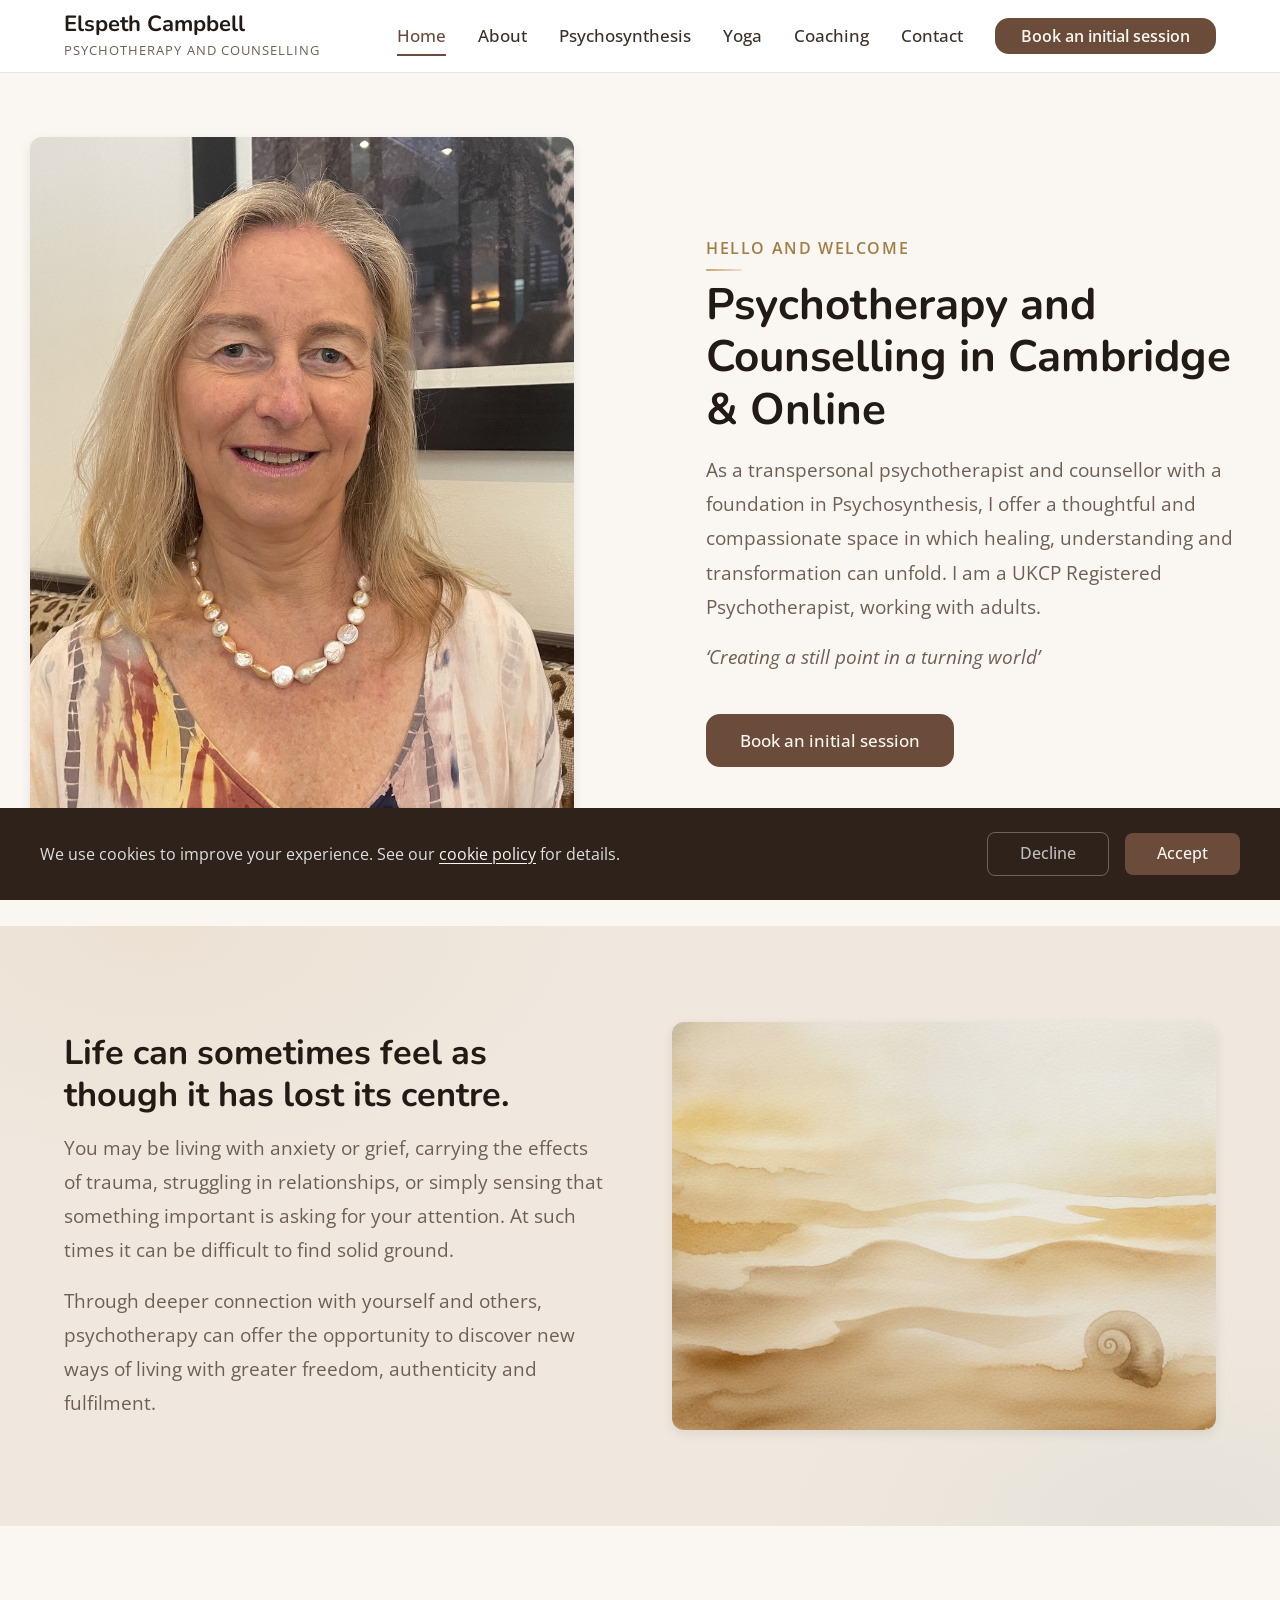
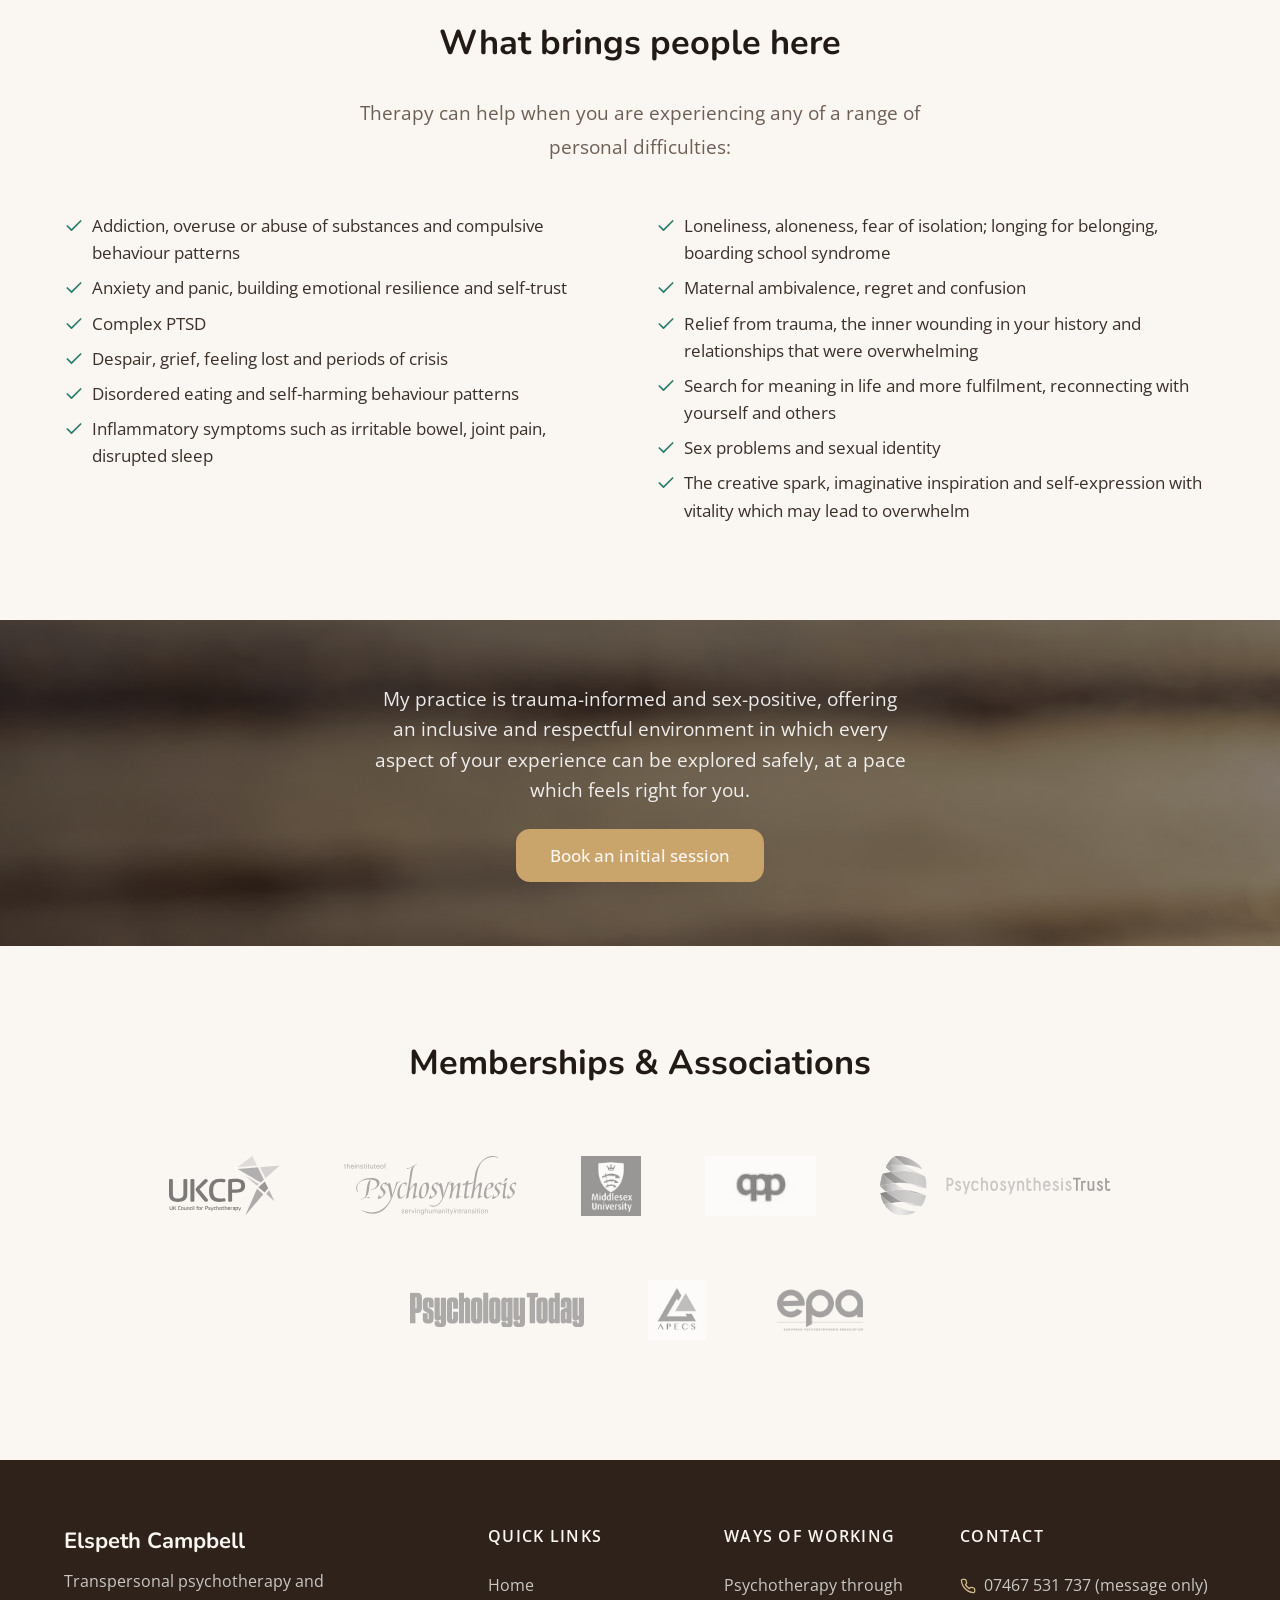
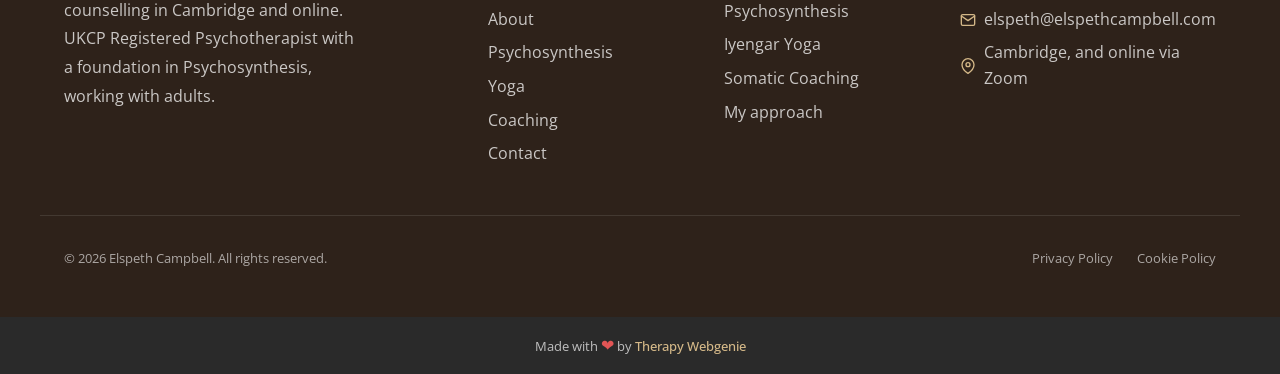
==== commit e67ab772: "Round 1 polish: button slot under the practice band, memberships on white, EPA logo darker, Psycholo" ====
--- a/index.html
+++ b/index.html
@@ -27,9 +27,9 @@
   <link rel="preconnect" href="https://fonts.googleapis.com">
   <link rel="preconnect" href="https://fonts.gstatic.com" crossorigin>
 
-  <link rel="stylesheet" href="css/base.css?v=20260828">
-  <link rel="stylesheet" href="css/components.css?v=20260828">
-  <link rel="stylesheet" href="css/theme.css?v=20260828">
+  <link rel="stylesheet" href="css/base.css?v=20260917">
+  <link rel="stylesheet" href="css/components.css?v=20260917">
+  <link rel="stylesheet" href="css/theme.css?v=20260917">
   <!-- PROFILE:schema -->
   <script type="application/ld+json">
   {
@@ -203,13 +203,15 @@
     <section class="page-header page-header--image" style="background-image: url('images/band-abstract-sand.jpg'); background-size: cover; background-position: center center;">
       <div class="container">
         <p>My practice is trauma-informed and sex-positive, offering an inclusive and respectful environment in which every aspect of your experience can be explored safely, at a pace which feels right for you.</p>
-        <p class="page-header__meta"><a href="contact.html" class="btn btn--accent">Book an initial session</a></p>
+        <div class="page-header__actions">
+          <a href="contact.html" class="btn btn--accent">Book an initial session</a>
+        </div>
       </div>
     </section>
     <!-- /SECTION: cta -->
 
     <!-- SECTION: memberships -->
-    <section class="section section--alt reveal">
+    <section class="section reveal">
       <div class="container text-center">
         <h2>Memberships &amp; Associations</h2>
       </div>
@@ -220,9 +222,9 @@
           <img src="images/logo-middlesex-university.jpg" alt="Middlesex University" class="trust-bar__logo" width="320" height="320" loading="lazy">
           <img src="images/logo-app.png" alt="APP" class="trust-bar__logo" width="100" height="54" loading="lazy">
           <img src="images/logo-psychosynthesis-trust.svg" alt="The Psychosynthesis Trust" class="trust-bar__logo" loading="lazy">
-          <img src="images/logo-psychology-today.svg" alt="Psychology Today" class="trust-bar__logo" loading="lazy">
+          <img src="images/logo-psychology-today-small.svg" alt="Psychology Today" class="trust-bar__logo" loading="lazy">
           <img src="images/logo-apecs.jpg" alt="APECS, the Association for Professional Executive Coaching and Supervision" class="trust-bar__logo" width="313" height="320" loading="lazy">
-          <img src="images/logo-epa.png" alt="European Psychosynthesis Association" class="trust-bar__logo" width="520" height="312" loading="lazy">
+          <img src="images/logo-epa-dark.png" alt="European Psychosynthesis Association" class="trust-bar__logo" width="520" height="312" loading="lazy">
         </div>
       </div>
     </section>
--- a/css/components.css
+++ b/css/components.css
@@ -3488,6 +3488,16 @@
 .page-header--dark .page-header__meta {
   color: rgba(255, 255, 255, 0.75);
 }
+/* v1.7.12 - button row under a page-header. A page-header used as a mid-page
+   image band (Elspeth Campbell, 2026-09-17) had its button sitting flush on the
+   paragraph because .page-header p carries margin: 0 auto. One slot owns the gap. */
+.page-header__actions {
+  display: flex;
+  flex-wrap: wrap;
+  gap: var(--space-md);
+  justify-content: center;
+  margin-top: var(--space-lg);
+}
 
 /* Breadcrumbs on an image page-header. Same two-convention story as
    .page-header--dark above - see the comment there before editing. */
@@ -3603,7 +3613,8 @@
 
 .footer__legal {
   display: flex;
-  gap: var(--space-lg);
+  flex-wrap: wrap;
+  gap: var(--space-xs) var(--space-lg);
   justify-content: center;
 }
 
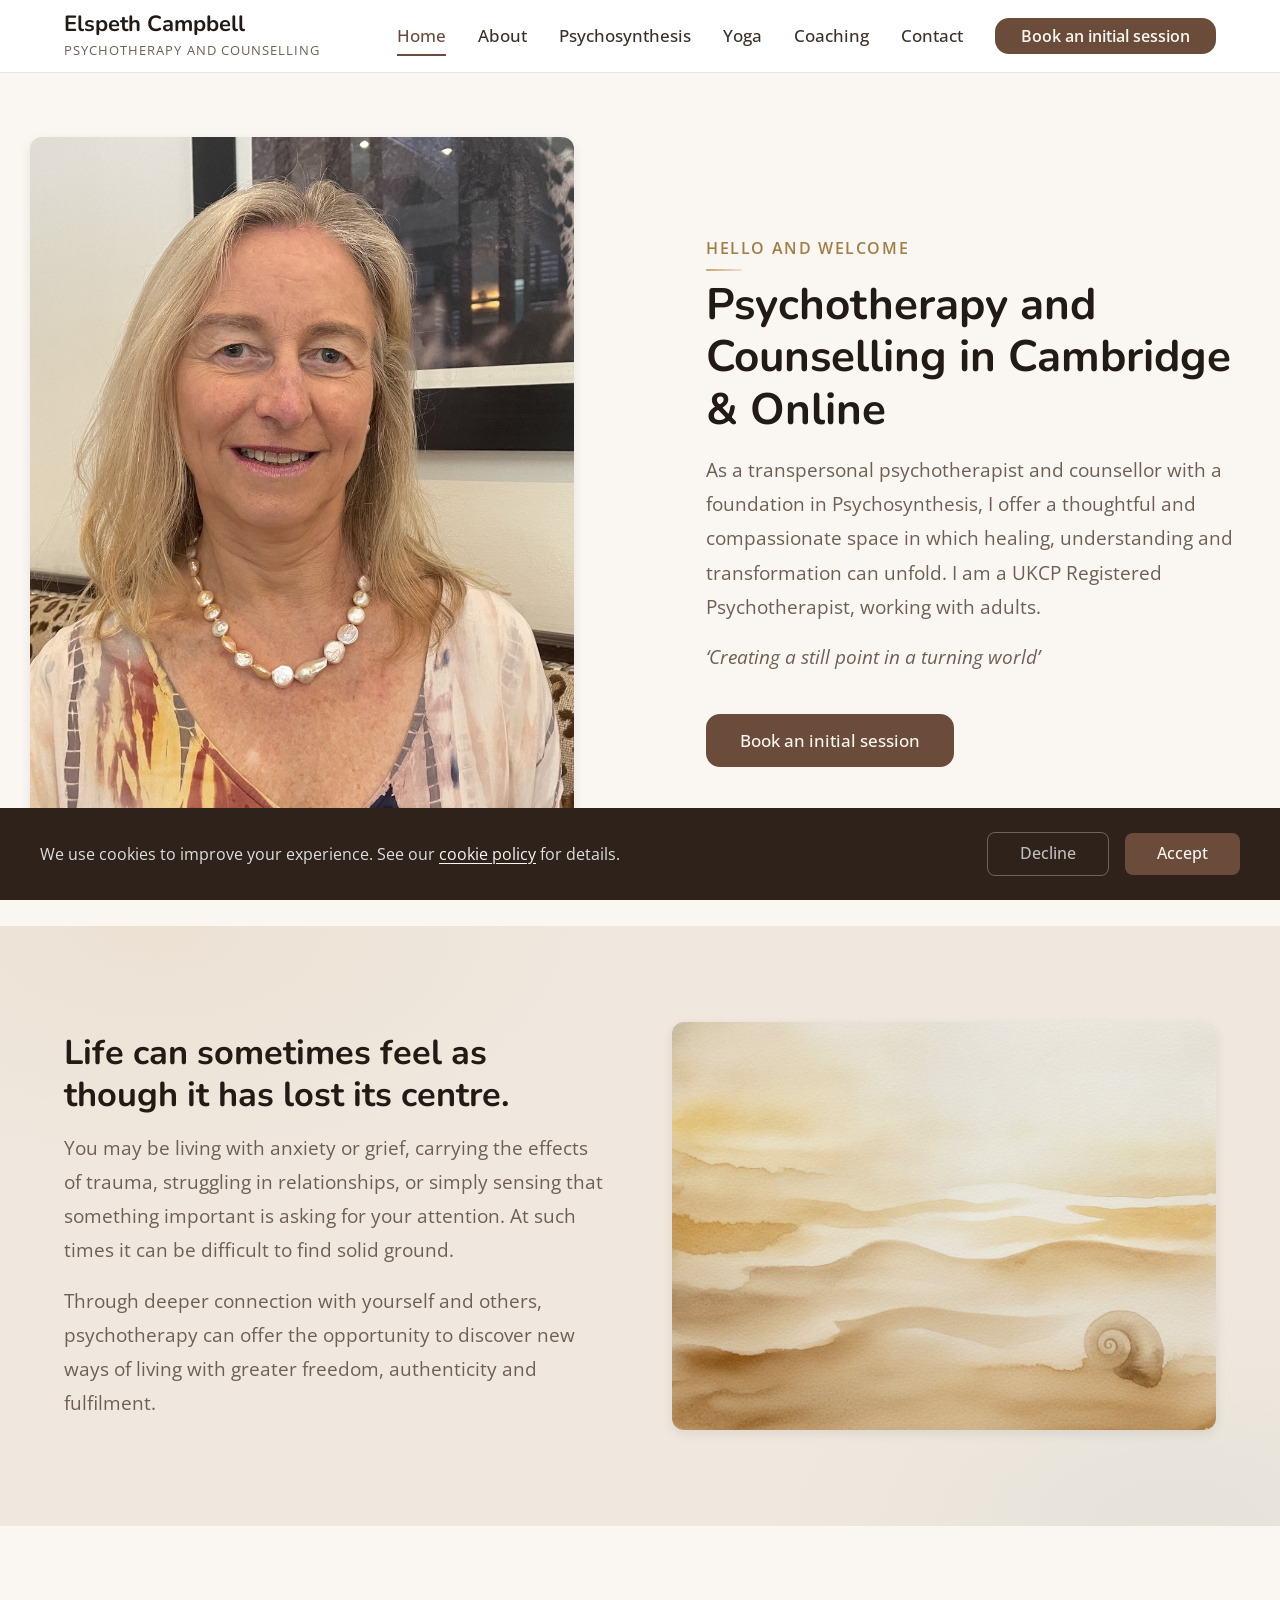
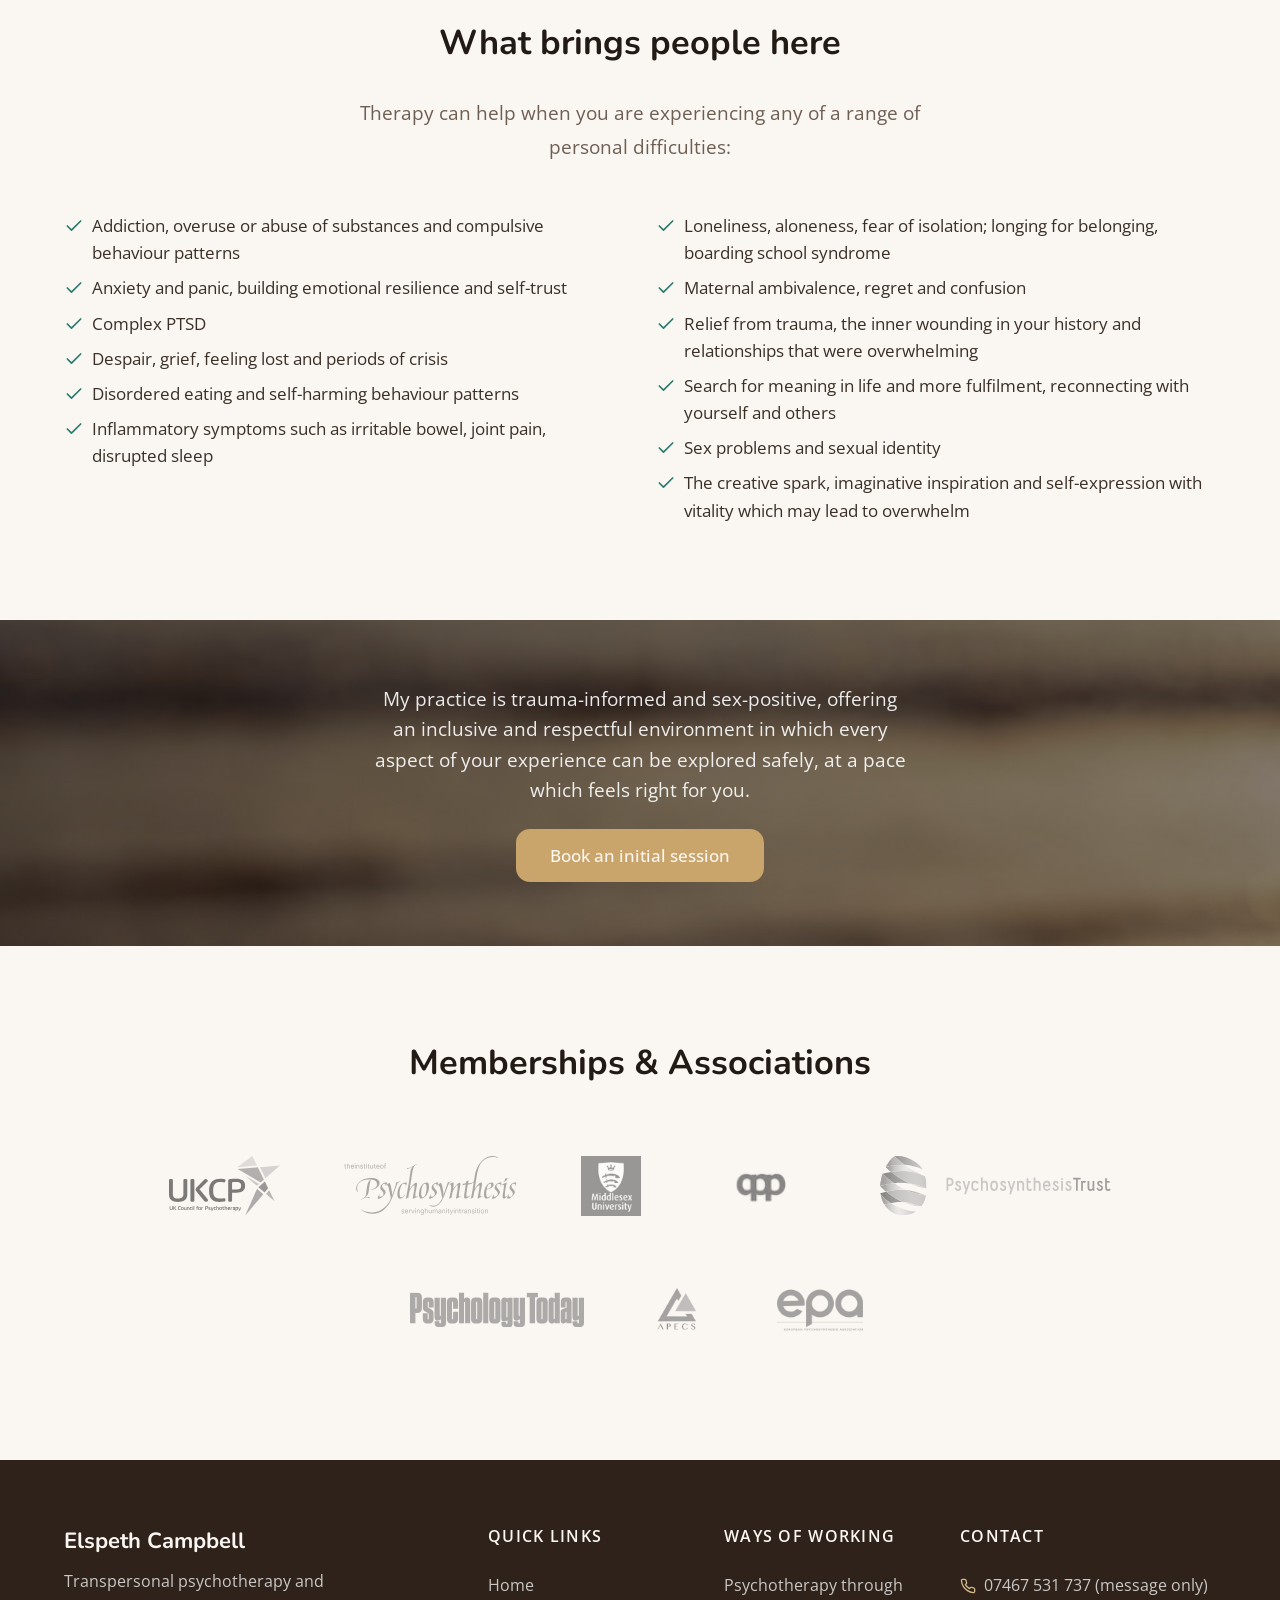
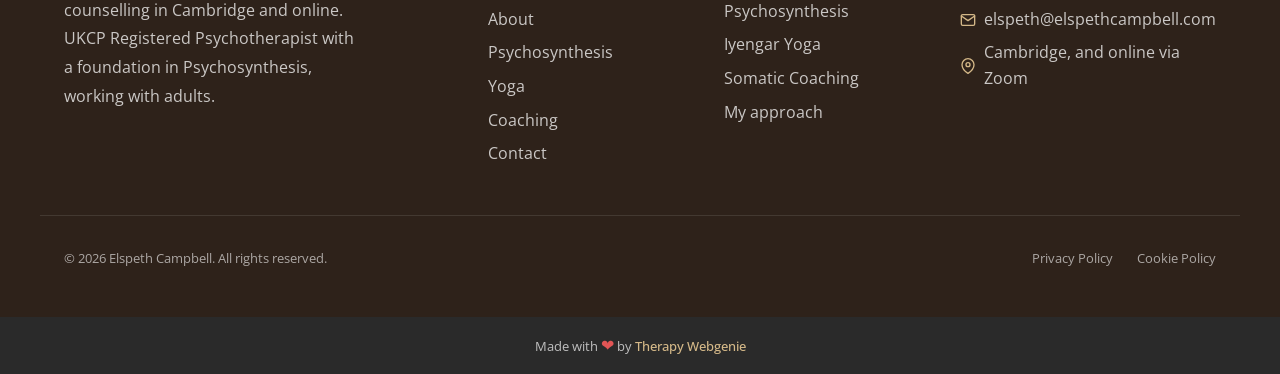
==== commit 4f4639ac: "Round 1 review fixes: recut every cropped photo from her originals, watermark cropped out, yoga head" ====
--- a/index.html
+++ b/index.html
@@ -220,10 +220,10 @@
           <img src="images/logo-ukcp.svg" alt="UKCP, the UK Council for Psychotherapy" class="trust-bar__logo" loading="lazy">
           <img src="images/logo-institute-of-psychosynthesis.svg" alt="Institute of Psychosynthesis" class="trust-bar__logo" loading="lazy">
           <img src="images/logo-middlesex-university.jpg" alt="Middlesex University" class="trust-bar__logo" width="320" height="320" loading="lazy">
-          <img src="images/logo-app.png" alt="APP" class="trust-bar__logo" width="100" height="54" loading="lazy">
+          <img src="images/logo-app-t.png" alt="APP" class="trust-bar__logo" width="100" height="54" loading="lazy">
           <img src="images/logo-psychosynthesis-trust.svg" alt="The Psychosynthesis Trust" class="trust-bar__logo" loading="lazy">
           <img src="images/logo-psychology-today-small.svg" alt="Psychology Today" class="trust-bar__logo" loading="lazy">
-          <img src="images/logo-apecs.jpg" alt="APECS, the Association for Professional Executive Coaching and Supervision" class="trust-bar__logo" width="313" height="320" loading="lazy">
+          <img src="images/logo-apecs-t.png" alt="APECS, the Association for Professional Executive Coaching and Supervision" class="trust-bar__logo" width="313" height="320" loading="lazy">
           <img src="images/logo-epa-dark.png" alt="European Psychosynthesis Association" class="trust-bar__logo" width="520" height="312" loading="lazy">
         </div>
       </div>
